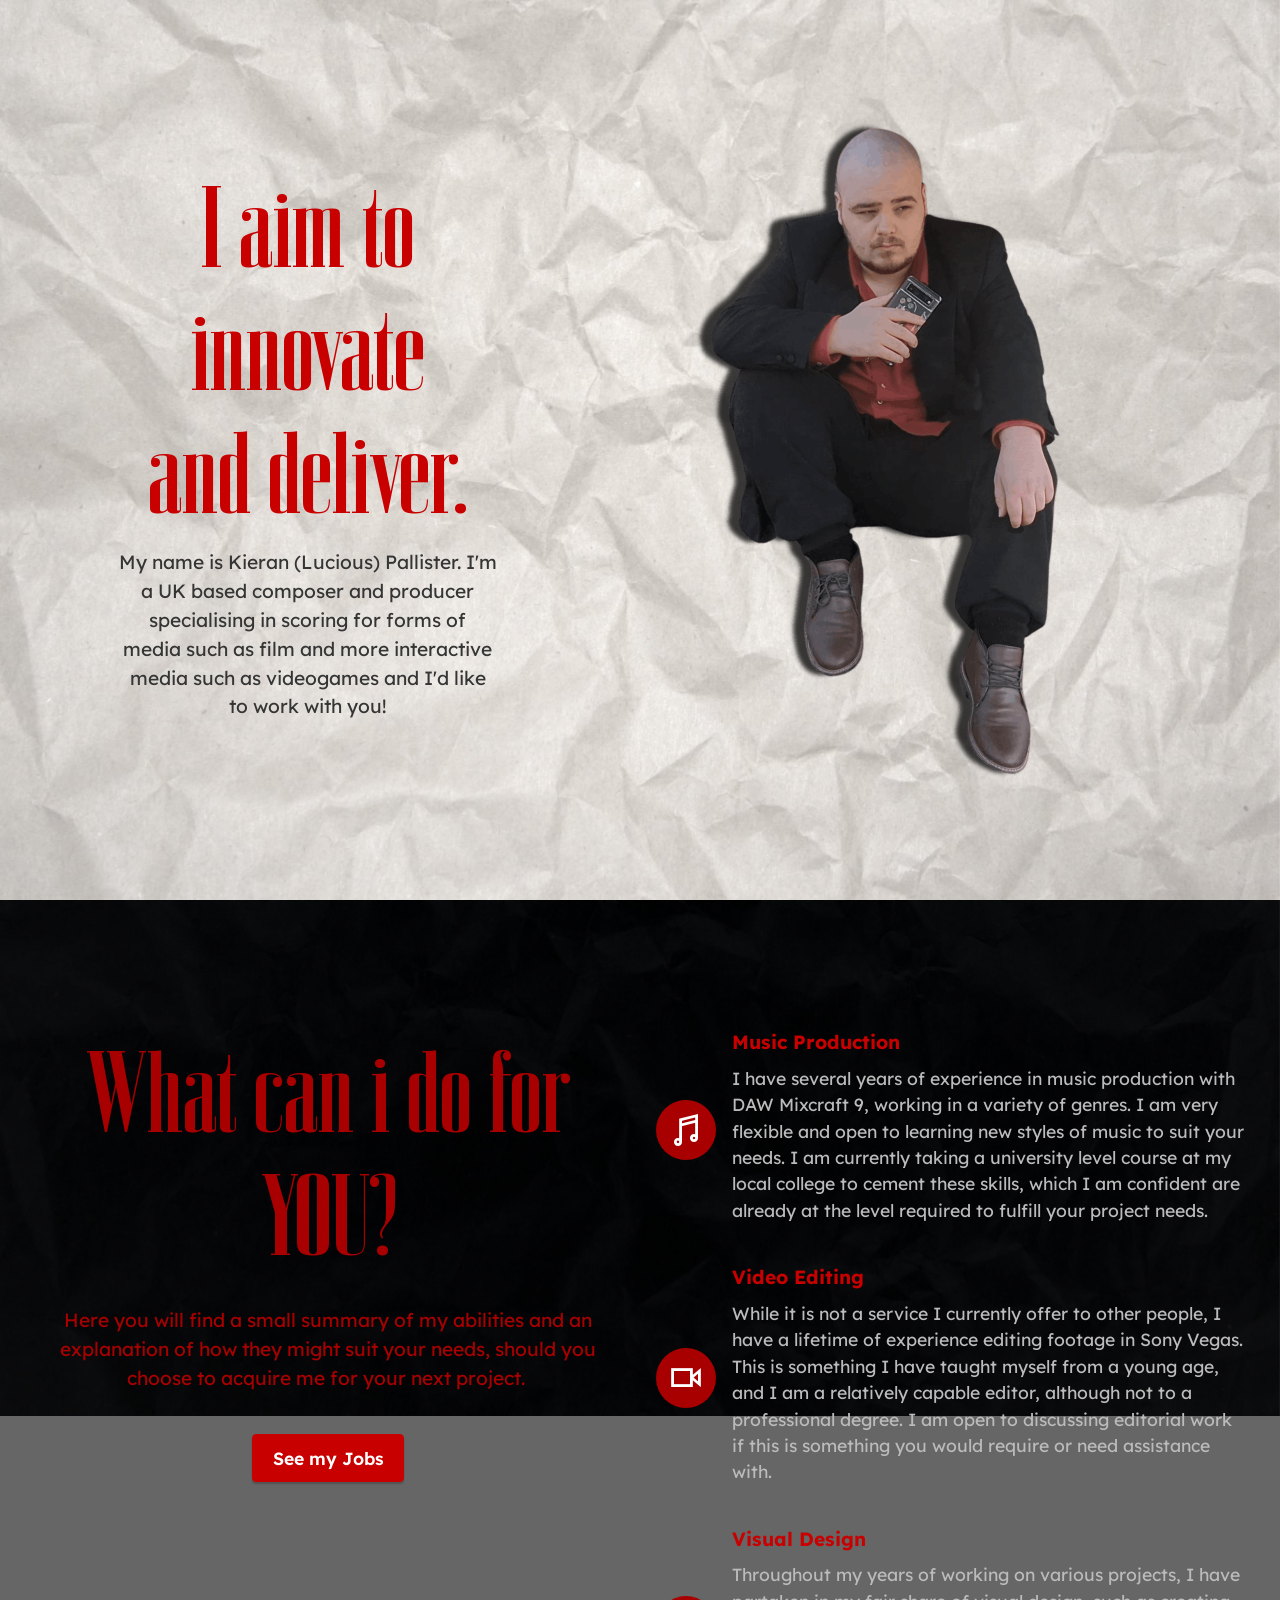
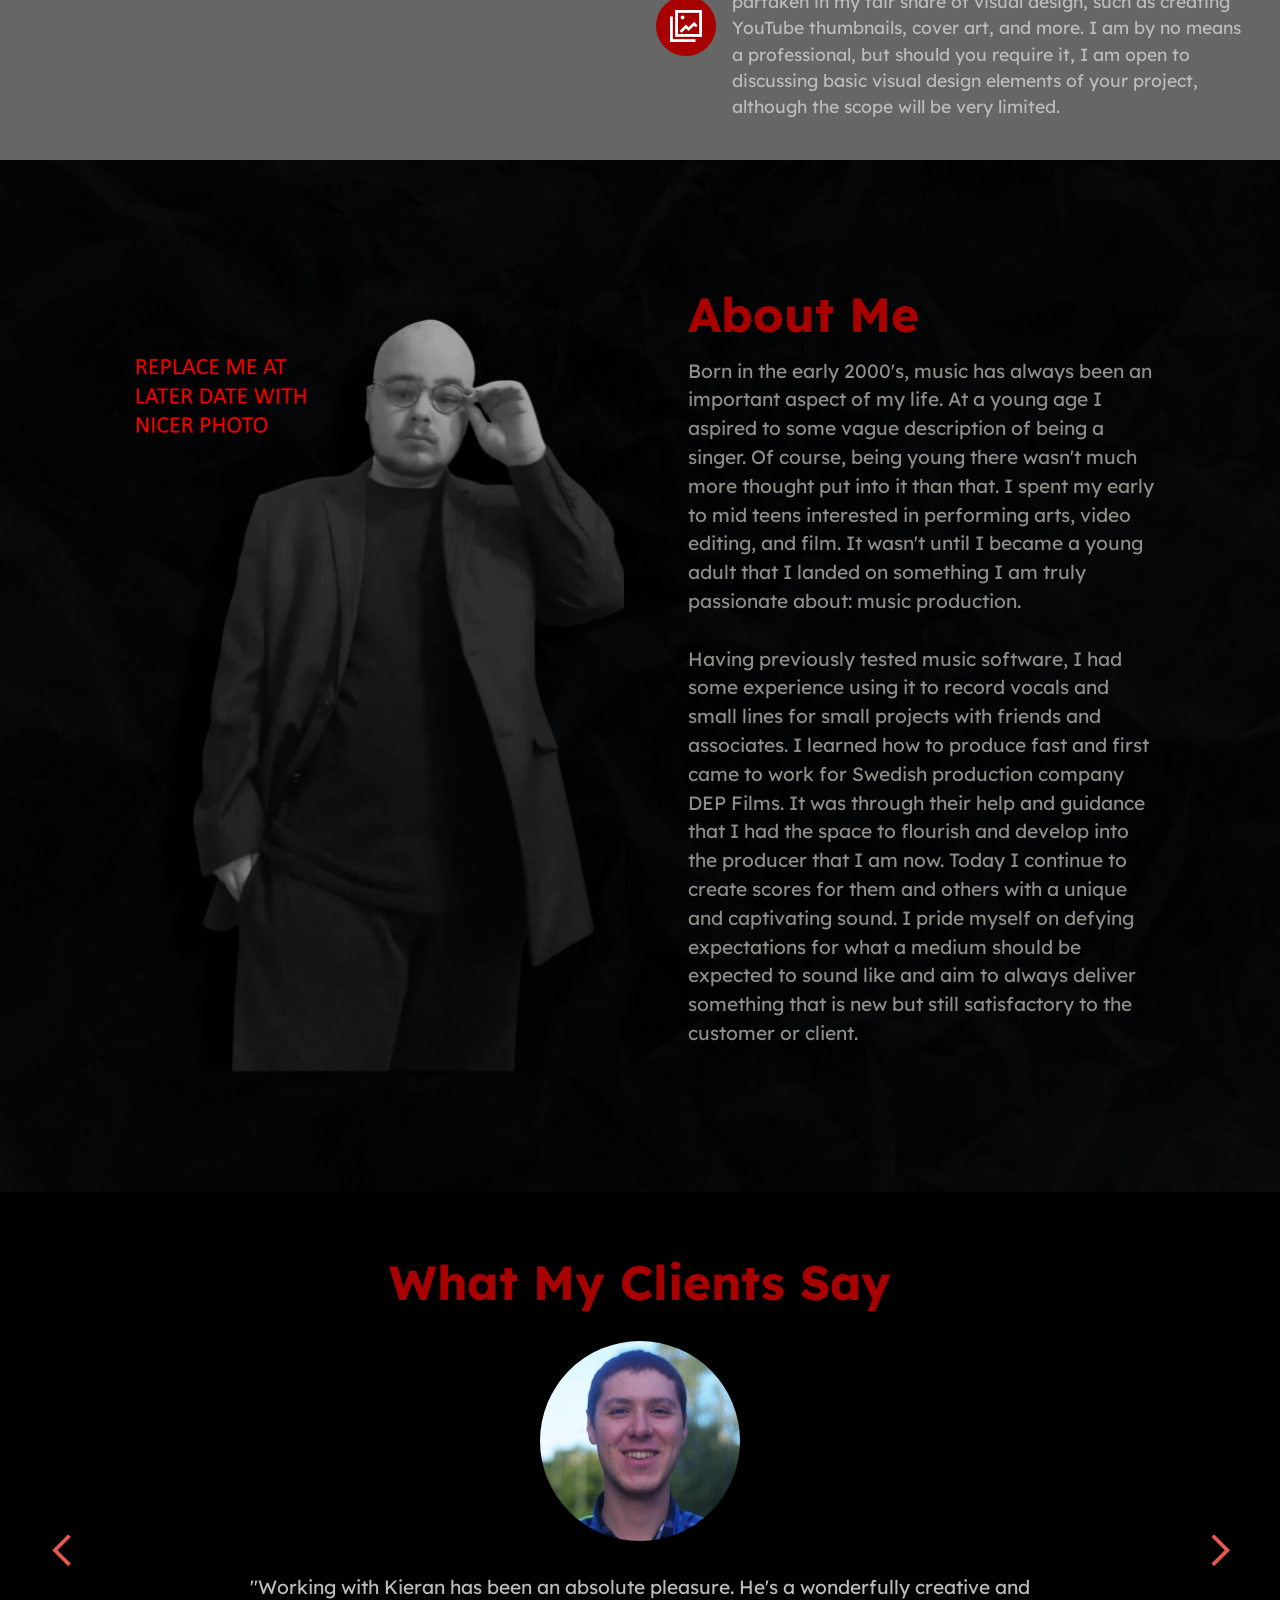
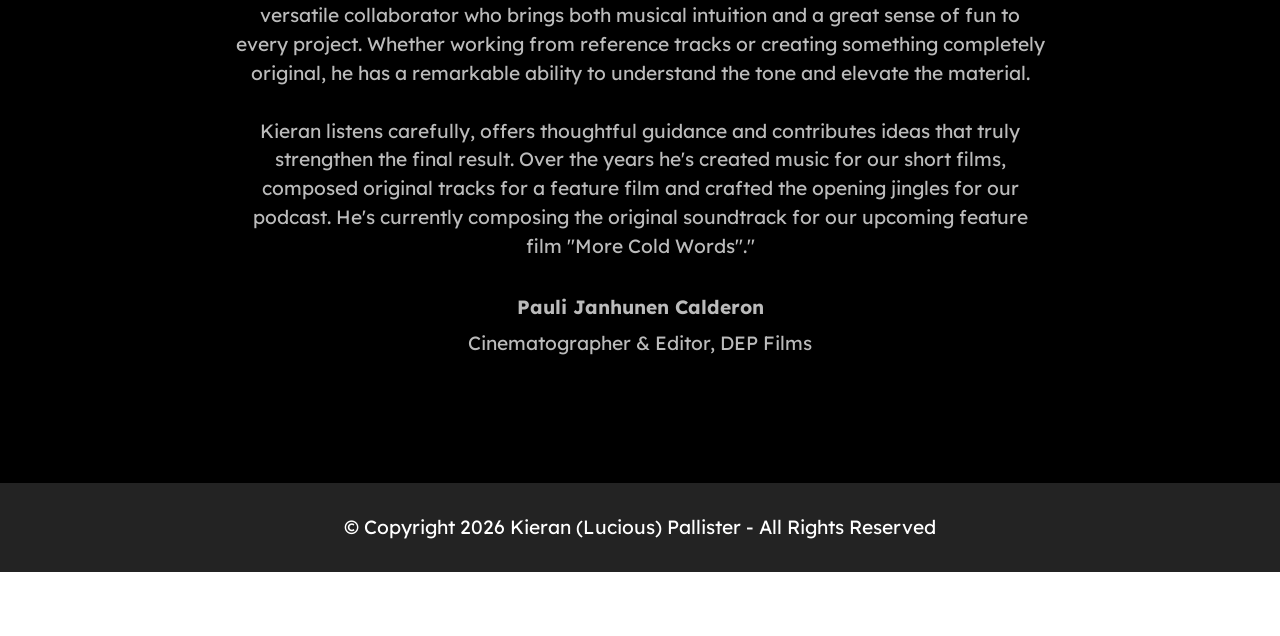
==== index.html @ e0a40610 "Add files via upload" ====
<!DOCTYPE html>
<html  >
<head>
  <!-- Site made with Mobirise Website Builder v6.1.12, https://mobirise.com -->
  <meta charset="UTF-8">
  <meta http-equiv="X-UA-Compatible" content="IE=edge">
  <meta name="generator" content="Mobirise v6.1.12, mobirise.com">
  <meta name="viewport" content="width=device-width, initial-scale=1, minimum-scale=1">
  <link rel="shortcut icon" href="assets/images/ccpfp-128x128.png" type="image/x-icon">
  <meta name="description" content="">
  
  
  <title>Home</title>
  <link rel="stylesheet" href="assets/web/assets/mobirise-icons2/mobirise2.css">
  <link rel="stylesheet" href="assets/bootstrap/css/bootstrap.min.css">
  <link rel="stylesheet" href="assets/parallax/jarallax.css">
  <link rel="stylesheet" href="assets/animatecss/animate.css">
  <link rel="stylesheet" href="assets/theme/css/style.css">
  <link href="assets/fonts/style.css" rel="stylesheet">
  <link rel="preload" href="https://fonts.googleapis.com/css?family=Lexend:100,200,300,400,500,600,700,800,900&display=swap" as="style" onload="this.onload=null;this.rel='stylesheet'">
  <noscript><link rel="stylesheet" href="https://fonts.googleapis.com/css?family=Lexend:100,200,300,400,500,600,700,800,900&display=swap"></noscript>
  <link rel="preload" as="style" href="assets/mobirise/css/mbr-additional.css?v=uGD1tA"><link rel="stylesheet" href="assets/mobirise/css/mbr-additional.css?v=uGD1tA" type="text/css">

  
  
  
</head>
<body>
  
  <section data-bs-version="5.1" class="header11 cid-sFF0SGinka mbr-fullscreen mbr-parallax-background" id="header11-1">

    

    

    <div class="container">
        <div class="row justify-content-center">
            <div class="col-12 col-md-7 image-wrapper">
                <img class="w-100" src="assets/images/still20of20me20idk-1266x1379.webp" alt="Mobirise Website Builder">
            </div>
            <div class="col-12 col-md">
                <div class="text-wrapper text-center">
                    <h1 class="mbr-section-title mbr-fonts-style mb-3 display-1">
                        <strong>
</strong><div><span style="font-size: 7rem;">I aim to</span><br></div><div><strong>innovate</strong></div><div>and deliver.</div></h1>
                    <p class="mbr-text mbr-fonts-style display-7">My name is Kieran (Lucious) Pallister. I'm a UK based composer and producer specialising in scoring for forms of media such as film and more interactive media such as videogames and I'd like to work with you!<br></p>
                    
                </div>
            </div>
        </div>
    </div>
</section>

<section data-bs-version="5.1" class="features12 cid-sFF3eJNZDT mbr-parallax-background" id="features13-2">

    
    <div class="mbr-overlay" style="opacity: 0.6; background-color: rgb(0, 0, 0);">
    </div>
    <div class="container-fluid">
        <div class="row justify-content-center">
            <div class="col-12 col-lg-6">
                <div class="card-wrapper">
                    <div class="card-box align-left">
                        <h4 class="card-title mbr-fonts-style mb-4 display-1"><strong>What can i do for YOU?</strong></h4>
                        <p class="mbr-text mbr-fonts-style mb-4 display-7">Here you will find a small summary of my abilities and an explanation of how they might suit your needs, should you choose to acquire me for your next project.&nbsp;<br></p>
                        <div class="mbr-section-btn"><a class="btn btn-primary display-4">See my Jobs</a></div>
                    </div>
                </div>
            </div>
            <div class="col-12 col-lg-6">
                <div class="item mbr-flex">
                    <div class="icon-box">
                        <span class="mbr-iconfont mobi-mbri-music mobi-mbri"></span>
                    </div>
                    <div class="text-box">
                        <h4 class="icon-title mbr-black mbr-fonts-style display-7"><strong>Music Production</strong></h4>
                        <h5 class="icon-text mbr-black mbr-fonts-style display-4">I have several years of experience in music production with DAW Mixcraft 9, working in a variety of genres. I am very flexible and open to learning new styles of music to suit your needs. I am currently taking a university level course at my local college to cement these skills, which I am confident are already at the level required to fulfill your project needs.</h5>
                    </div>
                </div>
                <div class="item mbr-flex">
                    <div class="icon-box">
                        <span class="mbr-iconfont mobi-mbri-video mobi-mbri"></span>
                    </div>
                    <div class="text-box">
                        <h4 class="icon-title mbr-black mbr-fonts-style display-7"><strong>Video Editing</strong></h4>
                        <h5 class="icon-text mbr-black mbr-fonts-style display-4">While it is not a service I currently offer to other people, I have a lifetime of experience editing footage in Sony Vegas. This is something I have taught myself from a young age, and I am a relatively capable editor, although not to a professional degree. I am open to discussing editorial work if this is something you would require or need assistance with.</h5>
                    </div>
                </div>
                <div class="item mbr-flex">
                    <div class="icon-box">
                        <span class="mbr-iconfont mobi-mbri-photo mobi-mbri"></span>
                    </div>
                    <div class="text-box">
                        <h4 class="icon-title mbr-black mbr-fonts-style display-7"><strong>Visual Design</strong></h4>
                        <h5 class="icon-text mbr-black mbr-fonts-style display-4">Throughout my years of working on various projects, I have partaken in my fair share of visual design, such as creating YouTube thumbnails, cover art, and more. I am by no means a professional, but should you require it, I am open to discussing basic visual design elements of your project, although the scope will be very limited.</h5>
                    </div>
                </div>
            </div>
        </div>
    </div>
</section>

<section data-bs-version="5.1" class="image1 cid-sFF75ZhH2d" id="image1-b">
    

    <div class="mbr-overlay" style="opacity: 0.7; background-color: rgb(0, 0, 0);">
    </div>

    <div class="container">
        <div class="row align-items-center">
            <div class="col-12 col-lg-6">
                <div class="image-wrapper">
                    <img src="assets/images/image-2026-09-28-001111906-removebg-preview-3-1076x1581.webp" alt="Mobirise Website Builder">
                    
                </div>
            </div>
            <div class="col-12 col-lg">
                <div class="text-wrapper">
                    <h3 class="mbr-section-title mbr-fonts-style mb-3 display-2">
                        <strong>About Me</strong></h3>
                    <p class="mbr-text mbr-fonts-style display-7">Born in the early 2000's, music has always been an important aspect of my life. At a young age I aspired to some vague description of being a singer. Of course, being young there wasn't much more thought put into it than that. I spent my early to mid teens interested in performing arts, video editing, and film. It wasn't until I became a young adult that I landed on something I am truly passionate about: music production.
<br>
<br>Having previously tested music software, I had some experience using it to record vocals and small lines for small projects with friends and associates. I learned how to produce fast and first came to work for Swedish production company DEP Films. It was through their help and guidance that I had the space to flourish and develop into the producer that I am now. Today I continue to create scores for them and others with a unique and captivating sound. I pride myself on defying expectations for what a medium should be expected to sound like and aim to always deliver something that is new but still satisfactory to the customer or client.&nbsp;<br></p>
                </div>
            </div>
        </div>
    </div>
</section>

<section data-bs-version="5.1" class="testimonails3 carousel slide testimonials-slider cid-sFF3oey64R" data-interval="false" data-bs-interval="false" id="testimonials3-5">

    

    

    <div class="text-center container-fluid">
        <h3 class="mb-4 mbr-fonts-style display-2">
            <strong>What My Clients Say</strong>
        </h3>

        <div class="carousel slide" role="listbox" data-pause="true" data-keyboard="false" data-ride="false" data-bs-ride="false" data-interval="false" data-bs-interval="false">
            <div class="carousel-inner">
                
                
            <div class="carousel-item">
                    <div class="user col-md-8">
                        <div class="user_image">
                            <img src="assets/images/profile-pauli.2c0da40f295424a594dc-2-400x341.webp" alt="">
                        </div>
                        <div class="user_text mb-4">
                            <p class="mbr-fonts-style display-7">"Working with Kieran has been an absolute pleasure. He's a wonderfully creative and versatile collaborator who brings both musical intuition and a great sense of fun to every project. Whether working from reference tracks or creating something completely original, he has a remarkable ability to understand the tone and elevate the material.
<br>
<br>Kieran listens carefully, offers thoughtful guidance and contributes ideas that truly strengthen the final result. Over the years he's created music for our short films, composed original tracks for a feature film and crafted the opening jingles for our podcast. He's currently composing the original soundtrack for our upcoming feature film "More Cold Words"."</p>
                        </div>
                        <div class="user_name mbr-fonts-style mb-2 display-7">
                            <strong>Pauli Janhunen Calderon</strong></div>
                        <div class="user_desk mbr-fonts-style display-7">Cinematographer &amp; Editor, DEP Films<div>
</div><div><br></div></div>
                    </div>
                </div><div class="carousel-item">
                    <div class="user col-md-8">
                        <div class="user_image">
                            <img src="assets/images/racind-1-400x364.webp" alt="">
                        </div>
                        <div class="user_text mb-4">
                            <p class="mbr-fonts-style display-7">"Lucious has been my go to music artist since 2024 and he has never disappointed. Without his work, my games would simply not be the same.<br><br>Not only that, he’s also a pleasure to work with, responding well to new ideas and being proficient in many genres and themes. I’ve requested, at times, extremely esoteric things, from “Shostakovich Metal” to “Sega Megadrive - must be possible on real hardware”, and every time he’s delivered to his usual high standard.<br><br>His guidance in how music can be used thematically to aid the story had a major positive impact on my most recent game, NEET 2: Sic Semper Tyrannis, which through its music compositions, told a far richer story than text alone.<br><br>Therefore, I cannot recommend the man enough. He would be a valuable addition to any creative project and elevate the quality of the oft-neglected audio portion of Video, Films and Games to levels you didn’t think possible.”<br></p>
                        </div>
                        <div class="user_name mbr-fonts-style mb-2 display-7"><strong>Raccoon Industries</strong></div>
                        <div class="user_desk mbr-fonts-style display-7">Editor/Game Developer</div>
                    </div>
                </div><div class="carousel-item">
                    <div class="user col-md-8">
                        <div class="user_image">
                            <img src="assets/images/ytkrboz7c-3233985037-400x508.webp" alt="">
                        </div>
                        <div class="user_text mb-4">
                            <p class="mbr-fonts-style display-7">I'm always looking for new people to work with, and currently I'm short an entry for my list of clients. I'd love to add you to my list of valued patrons who have been kind enough to offer me their thoughts or commendations!&nbsp;</p>
                        </div>
                        <div class="user_name mbr-fonts-style mb-2 display-7"><strong>This could be you!</strong></div>
                        <div class="user_desk mbr-fonts-style display-7">Valued Customer</div>
                    </div>
                </div></div>

            <div class="carousel-controls">
                <a class="carousel-control-prev" role="button" data-slide="prev" data-bs-slide="prev">
                    <span aria-hidden="true" class="mobi-mbri mobi-mbri-arrow-prev mbr-iconfont"></span>
                    <span class="sr-only visually-hidden">Previous</span>
                </a>

                <a class="carousel-control-next" role="button" data-slide="next" data-bs-slide="next">
                    <span aria-hidden="true" class="mobi-mbri mobi-mbri-arrow-next mbr-iconfont"></span>
                    <span class="sr-only visually-hidden">Next</span>
                </a>
            </div>
        </div>
    </div>
</section>

<section data-bs-version="5.1" class="footer7 cid-sFF3CYc3p7" once="footers" id="footer7-9">

    

    

    <div class="container">
        <div class="media-container-row align-center mbr-white">
            <div class="col-12">
                <p class="mbr-text mb-0 mbr-fonts-style display-7">
                    © Copyright 2026 Kieran (Lucious) Pallister - All Rights Reserved
                </p>
            </div>
        </div>
    </div>
</section><section class="display-7" style="padding: 0;align-items: center;justify-content: center;flex-wrap: wrap;    align-content: center;display: flex;position: relative;height: 4rem;"><a href="https://mobiri.se/4581138" style="flex: 1 1;height: 4rem;position: absolute;width: 100%;z-index: 1;"><img alt="" style="height: 4rem;" src="[data-uri]"></a><p style="margin: 0;text-align: center;" class="display-7">&#8204;</p><a style="z-index:1" href="https://mobirise.com/html-builder.html">HTML Website Generator</a></section><script src="assets/bootstrap/js/bootstrap.bundle.min.js"></script>  <script src="assets/parallax/jarallax.js"></script>  <script src="assets/smoothscroll/smooth-scroll.js"></script>  <script src="assets/ytplayer/index.js"></script>  <script src="assets/theme/js/script.js"></script>  
  
  
  <input name="animation" type="hidden">
  </body>
</html>
---- assets/web/assets/mobirise-icons2/mobirise2.css ----
@font-face {
  font-family: 'Moririse2';
  font-display: swap;
  src:  url('mobirise2.eot?f2bix4');
  src:  url('mobirise2.eot?f2bix4#iefix') format('embedded-opentype'),
    url('mobirise2.woff2?f2bix4') format('woff2'),
    url('mobirise2.woff?f2bix4') format('woff'),
    url('mobirise2.ttf?f2bix4') format('truetype'),
    url('mobirise2.svg?f2bix4#mobirise2') format('svg');
  font-weight: normal;
  font-style: normal;
}

[class^="mobi-"], [class*=" mobi-"] {
  /* use !important to prevent issues with browser extensions that change fonts */
  font-family: 'Moririse2' !important;
  speak: none;
  font-style: normal;
  font-weight: normal;
  font-variant: normal;
  text-transform: none;
  line-height: 1;

  /* Better Font Rendering =========== */
  -webkit-font-smoothing: antialiased;
  -moz-osx-font-smoothing: grayscale;
}

.mobi-mbri-add-submenu:before {
  content: "\e900";
}
.mobi-mbri-alert:before {
  content: "\e901";
}
.mobi-mbri-align-center:before {
  content: "\e902";
}
.mobi-mbri-align-justify:before {
  content: "\e903";
}
.mobi-mbri-align-left:before {
  content: "\e904";
}
.mobi-mbri-align-right:before {
  content: "\e905";
}
.mobi-mbri-android:before {
  content: "\e906";
}
.mobi-mbri-apple:before {
  content: "\e907";
}
.mobi-mbri-arrow-down:before {
  content: "\e908";
}
.mobi-mbri-arrow-next:before {
  content: "\e909";
}
.mobi-mbri-arrow-prev:before {
  content: "\e90a";
}
.mobi-mbri-arrow-up:before {
  content: "\e90b";
}
.mobi-mbri-bold:before {
  content: "\e90c";
}
.mobi-mbri-bookmark:before {
  content: "\e90d";
}
.mobi-mbri-bootstrap:before {
  content: "\e90e";
}
.mobi-mbri-briefcase:before {
  content: "\e90f";
}
.mobi-mbri-browse:before {
  content: "\e910";
}
.mobi-mbri-bulleted-list:before {
  content: "\e911";
}
.mobi-mbri-calendar:before {
  content: "\e912";
}
.mobi-mbri-camera:before {
  content: "\e913";
}
.mobi-mbri-cart-add:before {
  content: "\e914";
}
.mobi-mbri-cart-full:before {
  content: "\e915";
}
.mobi-mbri-cash:before {
  content: "\e916";
}
.mobi-mbri-change-style:before {
  content: "\e917";
}
.mobi-mbri-chat:before {
  content: "\e918";
}
.mobi-mbri-clock:before {
  content: "\e919";
}
.mobi-mbri-close:before {
  content: "\e91a";
}
.mobi-mbri-cloud:before {
  content: "\e91b";
}
.mobi-mbri-code:before {
  content: "\e91c";
}
.mobi-mbri-contact-form:before {
  content: "\e91d";
}
.mobi-mbri-credit-card:before {
  content: "\e91e";
}
.mobi-mbri-cursor-click:before {
  content: "\e91f";
}
.mobi-mbri-cust-feedback:before {
  content: "\e920";
}
.mobi-mbri-database:before {
  content: "\e921";
}
.mobi-mbri-delivery:before {
  content: "\e922";
}
.mobi-mbri-desktop:before {
  content: "\e923";
}
.mobi-mbri-devices:before {
  content: "\e924";
}
.mobi-mbri-down:before {
  content: "\e925";
}
.mobi-mbri-download-2:before {
  content: "\e926";
}
.mobi-mbri-download:before {
  content: "\e927";
}
.mobi-mbri-drag-n-drop-2:before {
  content: "\e928";
}
.mobi-mbri-drag-n-drop:before {
  content: "\e929";
}
.mobi-mbri-edit-2:before {
  content: "\e92a";
}
.mobi-mbri-edit:before {
  content: "\e92b";
}
.mobi-mbri-error:before {
  content: "\e92c";
}
.mobi-mbri-extension:before {
  content: "\e92d";
}
.mobi-mbri-features:before {
  content: "\e92e";
}
.mobi-mbri-file:before {
  content: "\e92f";
}
.mobi-mbri-flag:before {
  content: "\e930";
}
.mobi-mbri-folder:before {
  content: "\e931";
}
.mobi-mbri-gift:before {
  content: "\e932";
}
.mobi-mbri-github:before {
  content: "\e933";
}
.mobi-mbri-globe-2:before {
  content: "\e934";
}
.mobi-mbri-globe:before {
  content: "\e935";
}
.mobi-mbri-growing-chart:before {
  content: "\e936";
}
.mobi-mbri-hearth:before {
  content: "\e937";
}
.mobi-mbri-help:before {
  content: "\e938";
}
.mobi-mbri-home:before {
  content: "\e939";
}
.mobi-mbri-hot-cup:before {
  content: "\e93a";
}
.mobi-mbri-idea:before {
  content: "\e93b";
}
.mobi-mbri-image-gallery:before {
  content: "\e93c";
}
.mobi-mbri-image-slider:before {
  content: "\e93d";
}
.mobi-mbri-info:before {
  content: "\e93e";
}
.mobi-mbri-italic:before {
  content: "\e93f";
}
.mobi-mbri-key:before {
  content: "\e940";
}
.mobi-mbri-laptop:before {
  content: "\e941";
}
.mobi-mbri-layers:before {
  content: "\e942";
}
.mobi-mbri-left-right:before {
  content: "\e943";
}
.mobi-mbri-left:before {
  content: "\e944";
}
.mobi-mbri-letter:before {
  content: "\e945";
}
.mobi-mbri-like:before {
  content: "\e946";
}
.mobi-mbri-link:before {
  content: "\e947";
}
.mobi-mbri-lock:before {
  content: "\e948";
}
.mobi-mbri-login:before {
  content: "\e949";
}
.mobi-mbri-logout:before {
  content: "\e94a";
}
.mobi-mbri-magic-stick:before {
  content: "\e94b";
}
.mobi-mbri-map-pin:before {
  content: "\e94c";
}
.mobi-mbri-menu:before {
  content: "\e94d";
}
.mobi-mbri-mobile-2:before {
  content: "\e94e";
}
.mobi-mbri-mobile-horizontal:before {
  content: "\e94f";
}
.mobi-mbri-mobile:before {
  content: "\e950";
}
.mobi-mbri-mobirise:before {
  content: "\e951";
}
.mobi-mbri-more-horizontal:before {
  content: "\e952";
}
.mobi-mbri-more-vertical:before {
  content: "\e953";
}
.mobi-mbri-music:before {
  content: "\e954";
}
.mobi-mbri-new-file:before {
  content: "\e955";
}
.mobi-mbri-numbered-list:before {
  content: "\e956";
}
.mobi-mbri-opened-folder:before {
  content: "\e957";
}
.mobi-mbri-pages:before {
  content: "\e958";
}
.mobi-mbri-paper-plane:before {
  content: "\e959";
}
.mobi-mbri-paperclip:before {
  content: "\e95a";
}
.mobi-mbri-phone:before {
  content: "\e95b";
}
.mobi-mbri-photo:before {
  content: "\e95c";
}
.mobi-mbri-photos:before {
  content: "\e95d";
}
.mobi-mbri-pin:before {
  content: "\e95e";
}
.mobi-mbri-play:before {
  content: "\e95f";
}
.mobi-mbri-plus:before {
  content: "\e960";
}
.mobi-mbri-preview:before {
  content: "\e961";
}
.mobi-mbri-print:before {
  content: "\e962";
}
.mobi-mbri-protect:before {
  content: "\e963";
}
.mobi-mbri-question:before {
  content: "\e964";
}
.mobi-mbri-quote-left:before {
  content: "\e965";
}
.mobi-mbri-quote-right:before {
  content: "\e966";
}
.mobi-mbri-redo:before {
  content: "\e967";
}
.mobi-mbri-refresh:before {
  content: "\e968";
}
.mobi-mbri-responsive-2:before {
  content: "\e969";
}
.mobi-mbri-responsive:before {
  content: "\e96a";
}
.mobi-mbri-right:before {
  content: "\e96b";
}
.mobi-mbri-rocket:before {
  content: "\e96c";
}
.mobi-mbri-sad-face:before {
  content: "\e96d";
}
.mobi-mbri-sale:before {
  content: "\e96e";
}
.mobi-mbri-save:before {
  content: "\e96f";
}
.mobi-mbri-search:before {
  content: "\e970";
}
.mobi-mbri-setting-2:before {
  content: "\e971";
}
.mobi-mbri-setting-3:before {
  content: "\e972";
}
.mobi-mbri-setting:before {
  content: "\e973";
}
.mobi-mbri-share:before {
  content: "\e974";
}
.mobi-mbri-shopping-bag:before {
  content: "\e975";
}
.mobi-mbri-shopping-basket:before {
  content: "\e976";
}
.mobi-mbri-shopping-cart:before {
  content: "\e977";
}
.mobi-mbri-sites:before {
  content: "\e978";
}
.mobi-mbri-smile-face:before {
  content: "\e979";
}
.mobi-mbri-speed:before {
  content: "\e97a";
}
.mobi-mbri-star:before {
  content: "\e97b";
}
.mobi-mbri-success:before {
  content: "\e97c";
}
.mobi-mbri-sun:before {
  content: "\e97d";
}
.mobi-mbri-sun2:before {
  content: "\e97e";
}
.mobi-mbri-tablet-vertical:before {
  content: "\e97f";
}
.mobi-mbri-tablet:before {
  content: "\e980";
}
.mobi-mbri-target:before {
  content: "\e981";
}
.mobi-mbri-timer:before {
  content: "\e982";
}
.mobi-mbri-to-ftp:before {
  content: "\e983";
}
.mobi-mbri-to-local-drive:before {
  content: "\e984";
}
.mobi-mbri-touch-swipe:before {
  content: "\e985";
}
.mobi-mbri-touch:before {
  content: "\e986";
}
.mobi-mbri-trash:before {
  content: "\e987";
}
.mobi-mbri-underline:before {
  content: "\e988";
}
.mobi-mbri-undo:before {
  content: "\e989";
}
.mobi-mbri-unlink:before {
  content: "\e98a";
}
.mobi-mbri-unlock:before {
  content: "\e98b";
}
.mobi-mbri-up-down:before {
  content: "\e98c";
}
.mobi-mbri-up:before {
  content: "\e98d";
}
.mobi-mbri-update:before {
  content: "\e98e";
}
.mobi-mbri-upload-2:before {
  content: "\e98f";
}
.mobi-mbri-upload:before {
  content: "\e990";
}
.mobi-mbri-user-2:before {
  content: "\e991";
}
.mobi-mbri-user:before {
  content: "\e992";
}
.mobi-mbri-users:before {
  content: "\e993";
}
.mobi-mbri-video-play:before {
  content: "\e994";
}
.mobi-mbri-video:before {
  content: "\e995";
}
.mobi-mbri-watch:before {
  content: "\e996";
}
.mobi-mbri-website-theme-2:before {
  content: "\e997";
}
.mobi-mbri-website-theme:before {
  content: "\e998";
}
.mobi-mbri-wifi:before {
  content: "\e999";
}
.mobi-mbri-windows:before {
  content: "\e99a";
}
.mobi-mbri-zoom-in:before {
  content: "\e99b";
}
.mobi-mbri-zoom-out:before {
  content: "\e99c";
}
---- assets/parallax/jarallax.css ----
.jarallax {
    position: relative;
    z-index: 0;
}
.jarallax > .jarallax-img {
    position: absolute;
    object-fit: cover;
    /* support for plugin https://github.com/bfred-it/object-fit-images */
    font-family: 'object-fit: cover;';
    top: 0;
    left: 0;
    width: 100%;
    height: 100%;
    z-index: -1;
}
---- assets/theme/css/style.css ----
@charset "UTF-8";
section {
  background-color: #ffffff;
}

body {
  font-style: normal;
  line-height: 1.5;
  font-weight: 400;
  color: #232323;
  position: relative;
}

button {
  background-color: transparent;
  border-color: transparent;
}

section,
.container,
.container-fluid {
  position: relative;
  word-wrap: break-word;
}

a.mbr-iconfont:hover {
  text-decoration: none;
}

.article .lead p,
.article .lead ul,
.article .lead ol,
.article .lead pre,
.article .lead blockquote {
  margin-bottom: 0;
}

a {
  font-style: normal;
  font-weight: 400;
  cursor: pointer;
}
a, a:hover {
  text-decoration: none;
}

.mbr-section-title {
  font-style: normal;
  line-height: 1.3;
}

.mbr-section-subtitle {
  line-height: 1.3;
}

.mbr-text {
  font-style: normal;
  line-height: 1.7;
}

h1,
h2,
h3,
h4,
h5,
h6,
.display-1,
.display-2,
.display-4,
.display-5,
.display-7,
span,
p,
a {
  line-height: 1;
  word-break: break-word;
  word-wrap: break-word;
  font-weight: 400;
}

b,
strong {
  font-weight: bold;
}

input:-webkit-autofill, input:-webkit-autofill:hover, input:-webkit-autofill:focus, input:-webkit-autofill:active {
  transition-delay: 9999s;
  -webkit-transition-property: background-color, color;
  transition-property: background-color, color;
}

textarea[type=hidden] {
  display: none;
}

section {
  background-position: 50% 50%;
  background-repeat: no-repeat;
  background-size: cover;
}
section .mbr-background-video,
section .mbr-background-video-preview {
  position: absolute;
  bottom: 0;
  left: 0;
  right: 0;
  top: 0;
}

.hidden {
  visibility: hidden;
}

.mbr-z-index20 {
  z-index: 20;
}

/*! Base colors */
.mbr-white {
  color: #ffffff;
}

.mbr-black {
  color: #111111;
}

.mbr-bg-white {
  background-color: #ffffff;
}

.mbr-bg-black {
  background-color: #000000;
}

/*! Text-aligns */
.align-left {
  text-align: left;
}

.align-center {
  text-align: center;
}

.align-right {
  text-align: right;
}

/*! Font-weight  */
.mbr-light {
  font-weight: 300;
}

.mbr-regular {
  font-weight: 400;
}

.mbr-semibold {
  font-weight: 500;
}

.mbr-bold {
  font-weight: 700;
}

/*! Media  */
.media-content {
  flex-basis: 100%;
}

.media-container-row {
  display: flex;
  flex-direction: row;
  flex-wrap: wrap;
  justify-content: center;
  align-content: center;
  align-items: start;
}
.media-container-row .media-size-item {
  width: 400px;
}

.media-container-column {
  display: flex;
  flex-direction: column;
  flex-wrap: wrap;
  justify-content: center;
  align-content: center;
  align-items: stretch;
}
.media-container-column > * {
  width: 100%;
}

@media (min-width: 992px) {
  .media-container-row {
    flex-wrap: nowrap;
  }
}
figure {
  margin-bottom: 0;
  overflow: hidden;
}

figure[mbr-media-size] {
  transition: width 0.1s;
}

img,
iframe {
  display: block;
  width: 100%;
}

.card {
  background-color: transparent;
  border: none;
}

.card-box {
  width: 100%;
}

.card-img {
  text-align: center;
  flex-shrink: 0;
  -webkit-flex-shrink: 0;
}

.media {
  max-width: 100%;
  margin: 0 auto;
}

.mbr-figure {
  align-self: center;
}

.media-container > div {
  max-width: 100%;
}

.mbr-figure img,
.card-img img {
  width: 100%;
}

@media (max-width: 991px) {
  .media-size-item {
    width: auto !important;
  }

  .media {
    width: auto;
  }

  .mbr-figure {
    width: 100% !important;
  }
}
/*! Buttons */
.mbr-section-btn {
  margin-left: -0.6rem;
  margin-right: -0.6rem;
  font-size: 0;
}

.btn {
  font-weight: 600;
  border-width: 1px;
  font-style: normal;
  margin: 0.6rem 0.6rem;
  white-space: normal;
  transition: all 0.2s ease-in-out;
  display: inline-flex;
  align-items: center;
  justify-content: center;
  word-break: break-word;
}

.btn-sm {
  font-weight: 600;
  letter-spacing: 0px;
  transition: all 0.3s ease-in-out;
}

.btn-md {
  font-weight: 600;
  letter-spacing: 0px;
  transition: all 0.3s ease-in-out;
}

.btn-lg {
  font-weight: 600;
  letter-spacing: 0px;
  transition: all 0.3s ease-in-out;
}

.btn-form {
  margin: 0;
}
.btn-form:hover {
  cursor: pointer;
}

nav .mbr-section-btn {
  margin-left: 0rem;
  margin-right: 0rem;
}

/*! Btn icon margin */
.btn .mbr-iconfont,
.btn.btn-sm .mbr-iconfont {
  order: 1;
  cursor: pointer;
  margin-left: 0.5rem;
  vertical-align: sub;
}

.btn.btn-md .mbr-iconfont,
.btn.btn-md .mbr-iconfont {
  margin-left: 0.8rem;
}

.mbr-regular {
  font-weight: 400;
}

.mbr-semibold {
  font-weight: 500;
}

.mbr-bold {
  font-weight: 700;
}

[type=submit] {
  -webkit-appearance: none;
}

/*! Full-screen */
.mbr-fullscreen .mbr-overlay {
  min-height: 100vh;
}

.mbr-fullscreen {
  display: flex;
  display: -moz-flex;
  display: -ms-flex;
  display: -o-flex;
  align-items: center;
  min-height: 100vh;
  padding-top: 3rem;
  padding-bottom: 3rem;
}

/*! Map */
.map {
  height: 25rem;
  position: relative;
}
.map iframe {
  width: 100%;
  height: 100%;
}

/*! Scroll to top arrow */
.mbr-arrow-up {
  bottom: 25px;
  right: 90px;
  position: fixed;
  text-align: right;
  z-index: 5000;
  color: #ffffff;
  font-size: 22px;
}

.mbr-arrow-up a {
  background: rgba(0, 0, 0, 0.2);
  border-radius: 50%;
  color: #fff;
  display: inline-block;
  height: 60px;
  width: 60px;
  border: 2px solid #fff;
  outline-style: none !important;
  position: relative;
  text-decoration: none;
  transition: all 0.3s ease-in-out;
  cursor: pointer;
  text-align: center;
}
.mbr-arrow-up a:hover {
  background-color: rgba(0, 0, 0, 0.4);
}
.mbr-arrow-up a i {
  line-height: 60px;
}

.mbr-arrow-up-icon {
  display: block;
  color: #fff;
}

.mbr-arrow-up-icon::before {
  content: "›";
  display: inline-block;
  font-family: serif;
  font-size: 22px;
  line-height: 1;
  font-style: normal;
  position: relative;
  top: 6px;
  left: -4px;
  transform: rotate(-90deg);
}

/*! Arrow Down */
.mbr-arrow {
  position: absolute;
  bottom: 45px;
  left: 50%;
  width: 60px;
  height: 60px;
  cursor: pointer;
  background-color: rgba(80, 80, 80, 0.5);
  border-radius: 50%;
  transform: translateX(-50%);
}
@media (max-width: 767px) {
  .mbr-arrow {
    display: none;
  }
}
.mbr-arrow > a {
  display: inline-block;
  text-decoration: none;
  outline-style: none;
  -webkit-animation: arrowdown 1.7s ease-in-out infinite;
          animation: arrowdown 1.7s ease-in-out infinite;
  color: #ffffff;
}
.mbr-arrow > a > i {
  position: absolute;
  top: -2px;
  left: 15px;
  font-size: 2rem;
}

#scrollToTop a i::before {
  content: "";
  position: absolute;
  display: block;
  border-bottom: 2.5px solid #fff;
  border-left: 2.5px solid #fff;
  width: 27.8%;
  height: 27.8%;
  left: 50%;
  top: 51%;
  transform: translateY(-30%) translateX(-50%) rotate(135deg);
}

@keyframes arrowdown {
  0% {
    transform: translateY(0px);
  }
  50% {
    transform: translateY(-5px);
  }
  100% {
    transform: translateY(0px);
  }
}
@-webkit-keyframes arrowdown {
  0% {
    transform: translateY(0px);
  }
  50% {
    transform: translateY(-5px);
  }
  100% {
    transform: translateY(0px);
  }
}
@media (max-width: 500px) {
  .mbr-arrow-up {
    left: 0;
    right: 0;
    text-align: center;
  }
}
/*Gradients animation*/
@keyframes gradient-animation {
  from {
    background-position: 0% 100%;
    -webkit-animation-timing-function: ease-in-out;
            animation-timing-function: ease-in-out;
  }
  to {
    background-position: 100% 0%;
    -webkit-animation-timing-function: ease-in-out;
            animation-timing-function: ease-in-out;
  }
}
@-webkit-keyframes gradient-animation {
  from {
    background-position: 0% 100%;
    -webkit-animation-timing-function: ease-in-out;
            animation-timing-function: ease-in-out;
  }
  to {
    background-position: 100% 0%;
    -webkit-animation-timing-function: ease-in-out;
            animation-timing-function: ease-in-out;
  }
}
.bg-gradient {
  background-size: 200% 200%;
  animation: gradient-animation 5s infinite alternate;
  -webkit-animation: gradient-animation 5s infinite alternate;
}

.menu .navbar-brand {
  display: -webkit-flex;
}
.menu .navbar-brand span {
  display: flex;
  display: -webkit-flex;
}
.menu .navbar-brand .navbar-caption-wrap {
  display: -webkit-flex;
}
.menu .navbar-brand .navbar-logo img {
  display: -webkit-flex;
  width: auto;
}
@media (min-width: 768px) and (max-width: 991px) {
  .menu .navbar-toggleable-sm .navbar-nav {
    display: -ms-flexbox;
  }
}
@media (max-width: 991px) {
  .menu .navbar-collapse {
    max-height: 93.5vh;
  }
  .menu .navbar-collapse.show {
    overflow: auto;
  }
}
@media (min-width: 992px) {
  .menu .navbar-nav.nav-dropdown {
    display: -webkit-flex;
  }
  .menu .navbar-toggleable-sm .navbar-collapse {
    display: -webkit-flex !important;
  }
  .menu .collapsed .navbar-collapse {
    max-height: 93.5vh;
  }
  .menu .collapsed .navbar-collapse.show {
    overflow: auto;
  }
}
@media (max-width: 767px) {
  .menu .navbar-collapse {
    max-height: 80vh;
  }
}

.nav-link .mbr-iconfont {
  margin-right: 0.5rem;
}

.navbar {
  display: -webkit-flex;
  -webkit-flex-wrap: wrap;
  -webkit-align-items: center;
  -webkit-justify-content: space-between;
}

.navbar-collapse {
  -webkit-flex-basis: 100%;
  -webkit-flex-grow: 1;
  -webkit-align-items: center;
}

.nav-dropdown .link {
  padding: 0.667em 1.667em !important;
  margin: 0 !important;
}

.nav {
  display: -webkit-flex;
  -webkit-flex-wrap: wrap;
}

.row {
  display: -webkit-flex;
  -webkit-flex-wrap: wrap;
}

.justify-content-center {
  -webkit-justify-content: center;
}

.form-inline {
  display: -webkit-flex;
}

.card-wrapper {
  -webkit-flex: 1;
}

.carousel-control {
  z-index: 10;
  display: -webkit-flex;
}

.carousel-controls {
  display: -webkit-flex;
}

.media {
  display: -webkit-flex;
}

.form-group:focus {
  outline: none;
}

.jq-selectbox__select {
  padding: 7px 0;
  position: relative;
}

.jq-selectbox__dropdown {
  overflow: hidden;
  border-radius: 10px;
  position: absolute;
  top: 100%;
  left: 0 !important;
  width: 100% !important;
}

.jq-selectbox__trigger-arrow {
  right: 0;
  transform: translateY(-50%);
}

.jq-selectbox li {
  padding: 1.07em 0.5em;
}

input[type=range] {
  padding-left: 0 !important;
  padding-right: 0 !important;
}

.modal-dialog,
.modal-content {
  height: 100%;
}

.modal-dialog .carousel-inner {
  height: calc(100vh - 1.75rem);
}
@media (max-width: 575px) {
  .modal-dialog .carousel-inner {
    height: calc(100vh - 1rem);
  }
}

.carousel-item {
  text-align: center;
}

.carousel-item img {
  margin: auto;
}

.navbar-toggler {
  align-self: flex-start;
  padding: 0.25rem 0.75rem;
  font-size: 1.25rem;
  line-height: 1;
  background: transparent;
  border: 1px solid transparent;
  border-radius: 0.25rem;
}

.navbar-toggler:focus,
.navbar-toggler:hover {
  text-decoration: none;
  box-shadow: none;
}

.navbar-toggler-icon {
  display: inline-block;
  width: 1.5em;
  height: 1.5em;
  vertical-align: middle;
  content: "";
  background: no-repeat center center;
  background-size: 100% 100%;
}

.navbar-toggler-left {
  position: absolute;
  left: 1rem;
}

.navbar-toggler-right {
  position: absolute;
  right: 1rem;
}

.card-img {
  width: auto;
}

.menu .navbar.collapsed:not(.beta-menu) {
  flex-direction: column;
}

.carousel-item.active,
.carousel-item-next,
.carousel-item-prev {
  display: flex;
}

.note-air-layout .dropup .dropdown-menu,
.note-air-layout .navbar-fixed-bottom .dropdown .dropdown-menu {
  bottom: initial !important;
}

html,
body {
  height: auto;
  min-height: 100vh;
}

.dropup .dropdown-toggle::after {
  display: none;
}

.form-asterisk {
  font-family: initial;
  position: absolute;
  top: -2px;
  font-weight: normal;
}

.form-control-label {
  position: relative;
  cursor: pointer;
  margin-bottom: 0.357em;
  padding: 0;
}

.alert {
  color: #ffffff;
  border-radius: 0;
  border: 0;
  font-size: 1.1rem;
  line-height: 1.5;
  margin-bottom: 1.875rem;
  padding: 1.25rem;
  position: relative;
  text-align: center;
}
.alert.alert-form::after {
  background-color: inherit;
  bottom: -7px;
  content: "";
  display: block;
  height: 14px;
  left: 50%;
  margin-left: -7px;
  position: absolute;
  transform: rotate(45deg);
  width: 14px;
}

.form-control {
  background-color: #ffffff;
  background-clip: border-box;
  color: #232323;
  line-height: 1rem !important;
  height: auto;
  padding: 0.6rem 1.2rem;
  transition: border-color 0.25s ease 0s;
  border: 1px solid transparent !important;
  border-radius: 4px;
  box-shadow: rgba(0, 0, 0, 0.07) 0px 1px 1px 0px, rgba(0, 0, 0, 0.07) 0px 1px 3px 0px, rgba(0, 0, 0, 0.03) 0px 0px 0px 1px;
}
.form-active .form-control:invalid {
  border-color: red;
}

form .row {
  margin-left: -0.6rem;
  margin-right: -0.6rem;
}
form .row [class*=col] {
  padding-left: 0.6rem;
  padding-right: 0.6rem;
}

form .mbr-section-btn {
  margin: 0;
  padding-left: 0.6rem;
  padding-right: 0.6rem;
}

form .btn {
  display: flex;
  padding: 0.6rem 1.2rem;
  margin: 0;
}

form .form-check-input {
  margin-top: 0.5;
}

textarea.form-control {
  line-height: 1.5rem !important;
}

.form-group {
  margin-bottom: 1.2rem;
}

.form-control,
form .btn {
  min-height: 48px;
}

.gdpr-block label span.textGDPR input[name=gdpr] {
  top: 7px;
}

.form-control:focus {
  box-shadow: none;
}

:focus {
  outline: none;
}

.mbr-overlay {
  background-color: #000;
  bottom: 0;
  left: 0;
  opacity: 0.5;
  position: absolute;
  right: 0;
  top: 0;
  z-index: 0;
  pointer-events: none;
}

blockquote {
  font-style: italic;
  padding: 3rem;
  font-size: 1.09rem;
  position: relative;
  border-left: 3px solid;
}

ul,
ol,
pre,
blockquote {
  margin-bottom: 2.3125rem;
}

.mt-4 {
  margin-top: 2rem !important;
}

.mb-4 {
  margin-bottom: 2rem !important;
}

@media (min-width: 992px) {
  .container {
    padding-left: 16px;
    padding-right: 16px;
  }

  .row {
    margin-left: -16px;
    margin-right: -16px;
  }
  .row > [class*=col] {
    padding-left: 16px;
    padding-right: 16px;
  }
}
@media (min-width: 768px) {
  .container-fluid {
    padding-left: 32px;
    padding-right: 32px;
  }
}
@media (min-width: 768px) and (max-width: 991px) {
  .mbr-container {
    padding-left: 32px;
    padding-right: 32px;
  }
}
@media (max-width: 767px) {
  .mbr-container {
    padding-left: 16px;
    padding-right: 16px;
  }
}
.card-wrapper,
.item-wrapper {
  overflow: hidden;
}

.app-video-wrapper > img {
  opacity: 1;
}

.item {
  position: relative;
}

.dropdown-menu .dropdown-menu {
  left: 100%;
}

.dropdown-item + .dropdown-menu {
  display: none;
}

.dropdown-item:hover + .dropdown-menu,
.dropdown-menu:hover {
  display: block;
}

@media (min-aspect-ratio: 16/9) {
  .mbr-video-foreground {
    height: 300% !important;
    top: -100% !important;
  }
}
@media (max-aspect-ratio: 16/9) {
  .mbr-video-foreground {
    width: 300% !important;
    left: -100% !important;
  }
}.engine {
	position: absolute;
	text-indent: -2400px;
	text-align: center;
	padding: 0;
	top: 0;
	left: -2400px;
}
---- assets/fonts/style.css ----
@font-face {
   font-family: 'bodoni-z37.m-compressed-bold (1)';
   font-display: swap;
   src: url('bodoni-z37.m-compressed-bold (1)/font.ttf');
}
---- assets/mobirise/css/mbr-additional.css ----
body {
  font-family: Jost;
}
.display-1 {
  font-family: 'bodoni-z37.m-compressed-bold (1)';
  font-size: 7rem;
  line-height: 1.1;
}
.display-1 > .mbr-iconfont {
  font-size: 8.75rem;
}
.display-2 {
  font-family: 'Lexend', sans-serif;
  font-size: 3rem;
  line-height: 1.1;
}
.display-2 > .mbr-iconfont {
  font-size: 3.75rem;
}
.display-4 {
  font-family: 'Lexend', sans-serif;
  font-size: 1.1rem;
  line-height: 1.5;
}
.display-4 > .mbr-iconfont {
  font-size: 1.375rem;
}
.display-5 {
  font-family: 'Lexend', sans-serif;
  font-size: 2rem;
  line-height: 1.5;
}
.display-5 > .mbr-iconfont {
  font-size: 2.5rem;
}
.display-7 {
  font-family: 'Lexend', sans-serif;
  font-size: 1.2rem;
  line-height: 1.5;
}
.display-7 > .mbr-iconfont {
  font-size: 1.5rem;
}
/* ---- Fluid typography for mobile devices ---- */
/* 1.4 - font scale ratio ( bootstrap == 1.42857 ) */
/* 100vw - current viewport width */
/* (48 - 20)  48 == 48rem == 768px, 20 == 20rem == 320px(minimal supported viewport) */
/* 0.65 - min scale variable, may vary */
@media (max-width: 992px) {
  .display-1 {
    font-size: 5.6rem;
  }
}
@media (max-width: 768px) {
  .display-1 {
    font-size: 4.9rem;
    font-size: calc( 3.0999999999999996rem + (7 - 3.0999999999999996) * ((100vw - 20rem) / (48 - 20)));
    line-height: calc( 1.1 * (3.0999999999999996rem + (7 - 3.0999999999999996) * ((100vw - 20rem) / (48 - 20))));
  }
  .display-2 {
    font-size: 2.4rem;
    font-size: calc( 1.7rem + (3 - 1.7) * ((100vw - 20rem) / (48 - 20)));
    line-height: calc( 1.3 * (1.7rem + (3 - 1.7) * ((100vw - 20rem) / (48 - 20))));
  }
  .display-4 {
    font-size: 0.88rem;
    font-size: calc( 1.0350000000000001rem + (1.1 - 1.0350000000000001) * ((100vw - 20rem) / (48 - 20)));
    line-height: calc( 1.4 * (1.0350000000000001rem + (1.1 - 1.0350000000000001) * ((100vw - 20rem) / (48 - 20))));
  }
  .display-5 {
    font-size: 1.6rem;
    font-size: calc( 1.35rem + (2 - 1.35) * ((100vw - 20rem) / (48 - 20)));
    line-height: calc( 1.4 * (1.35rem + (2 - 1.35) * ((100vw - 20rem) / (48 - 20))));
  }
  .display-7 {
    font-size: 0.96rem;
    font-size: calc( 1.07rem + (1.2 - 1.07) * ((100vw - 20rem) / (48 - 20)));
    line-height: calc( 1.4 * (1.07rem + (1.2 - 1.07) * ((100vw - 20rem) / (48 - 20))));
  }
}
/* Buttons */
.btn {
  padding: 0.6rem 1.2rem;
  border-radius: 4px;
}
.btn-sm {
  padding: 0.6rem 1.2rem;
  border-radius: 4px;
}
.btn-md {
  padding: 0.6rem 1.2rem;
  border-radius: 4px;
}
.btn-lg {
  padding: 1rem 2.6rem;
  border-radius: 4px;
}
.bg-primary {
  background-color: #c90000 !important;
}
.bg-success {
  background-color: #40b0bf !important;
}
.bg-info {
  background-color: #47b5ed !important;
}
.bg-warning {
  background-color: #ffe161 !important;
}
.bg-danger {
  background-color: #ff9966 !important;
}
.btn-primary,
.btn-primary:active {
  background-color: #c90000 !important;
  border-color: #c90000 !important;
  color: #ffffff !important;
  box-shadow: 0 2px 2px 0 rgba(0, 0, 0, 0.2);
}
.btn-primary:hover,
.btn-primary:focus,
.btn-primary.focus,
.btn-primary.active {
  color: #ffffff !important;
  background-color: #720000 !important;
  border-color: #720000 !important;
  box-shadow: 0 2px 5px 0 rgba(0, 0, 0, 0.2);
}
.btn-primary.disabled,
.btn-primary:disabled {
  color: #ffffff !important;
  background-color: #720000 !important;
  border-color: #720000 !important;
}
.btn-secondary,
.btn-secondary:active {
  background-color: #d8c3a5 !important;
  border-color: #d8c3a5 !important;
  color: #ffffff !important;
  box-shadow: 0 2px 2px 0 rgba(0, 0, 0, 0.2);
}
.btn-secondary:hover,
.btn-secondary:focus,
.btn-secondary.focus,
.btn-secondary.active {
  color: #ffffff !important;
  background-color: #be9b69 !important;
  border-color: #be9b69 !important;
  box-shadow: 0 2px 5px 0 rgba(0, 0, 0, 0.2);
}
.btn-secondary.disabled,
.btn-secondary:disabled {
  color: #ffffff !important;
  background-color: #be9b69 !important;
  border-color: #be9b69 !important;
}
.btn-info,
.btn-info:active {
  background-color: #47b5ed !important;
  border-color: #47b5ed !important;
  color: #ffffff !important;
  box-shadow: 0 2px 2px 0 rgba(0, 0, 0, 0.2);
}
.btn-info:hover,
.btn-info:focus,
.btn-info.focus,
.btn-info.active {
  color: #ffffff !important;
  background-color: #148cca !important;
  border-color: #148cca !important;
  box-shadow: 0 2px 5px 0 rgba(0, 0, 0, 0.2);
}
.btn-info.disabled,
.btn-info:disabled {
  color: #ffffff !important;
  background-color: #148cca !important;
  border-color: #148cca !important;
}
.btn-success,
.btn-success:active {
  background-color: #40b0bf !important;
  border-color: #40b0bf !important;
  color: #ffffff !important;
  box-shadow: 0 2px 2px 0 rgba(0, 0, 0, 0.2);
}
.btn-success:hover,
.btn-success:focus,
.btn-success.focus,
.btn-success.active {
  color: #ffffff !important;
  background-color: #2a747e !important;
  border-color: #2a747e !important;
  box-shadow: 0 2px 5px 0 rgba(0, 0, 0, 0.2);
}
.btn-success.disabled,
.btn-success:disabled {
  color: #ffffff !important;
  background-color: #2a747e !important;
  border-color: #2a747e !important;
}
.btn-warning,
.btn-warning:active {
  background-color: #ffe161 !important;
  border-color: #ffe161 !important;
  color: #614f00 !important;
  box-shadow: 0 2px 2px 0 rgba(0, 0, 0, 0.2);
}
.btn-warning:hover,
.btn-warning:focus,
.btn-warning.focus,
.btn-warning.active {
  color: #0a0800 !important;
  background-color: #ffd10a !important;
  border-color: #ffd10a !important;
  box-shadow: 0 2px 5px 0 rgba(0, 0, 0, 0.2);
}
.btn-warning.disabled,
.btn-warning:disabled {
  color: #614f00 !important;
  background-color: #ffd10a !important;
  border-color: #ffd10a !important;
}
.btn-danger,
.btn-danger:active {
  background-color: #ff9966 !important;
  border-color: #ff9966 !important;
  color: #ffffff !important;
  box-shadow: 0 2px 2px 0 rgba(0, 0, 0, 0.2);
}
.btn-danger:hover,
.btn-danger:focus,
.btn-danger.focus,
.btn-danger.active {
  color: #ffffff !important;
  background-color: #ff5f0f !important;
  border-color: #ff5f0f !important;
  box-shadow: 0 2px 5px 0 rgba(0, 0, 0, 0.2);
}
.btn-danger.disabled,
.btn-danger:disabled {
  color: #ffffff !important;
  background-color: #ff5f0f !important;
  border-color: #ff5f0f !important;
}
.btn-white,
.btn-white:active {
  background-color: #fafafa !important;
  border-color: #fafafa !important;
  color: #7a7a7a !important;
  box-shadow: 0 2px 2px 0 rgba(0, 0, 0, 0.2);
}
.btn-white:hover,
.btn-white:focus,
.btn-white.focus,
.btn-white.active {
  color: #4f4f4f !important;
  background-color: #cfcfcf !important;
  border-color: #cfcfcf !important;
  box-shadow: 0 2px 5px 0 rgba(0, 0, 0, 0.2);
}
.btn-white.disabled,
.btn-white:disabled {
  color: #7a7a7a !important;
  background-color: #cfcfcf !important;
  border-color: #cfcfcf !important;
}
.btn-black,
.btn-black:active {
  background-color: #232323 !important;
  border-color: #232323 !important;
  color: #ffffff !important;
  box-shadow: 0 2px 2px 0 rgba(0, 0, 0, 0.2);
}
.btn-black:hover,
.btn-black:focus,
.btn-black.focus,
.btn-black.active {
  color: #ffffff !important;
  background-color: #000000 !important;
  border-color: #000000 !important;
  box-shadow: 0 2px 5px 0 rgba(0, 0, 0, 0.2);
}
.btn-black.disabled,
.btn-black:disabled {
  color: #ffffff !important;
  background-color: #000000 !important;
  border-color: #000000 !important;
}
.btn-primary-outline,
.btn-primary-outline:active {
  background-color: transparent !important;
  border-color: transparent;
  color: #c90000;
}
.btn-primary-outline:hover,
.btn-primary-outline:focus,
.btn-primary-outline.focus,
.btn-primary-outline.active {
  color: #720000 !important;
  background-color: transparent!important;
  border-color: transparent!important;
  box-shadow: none!important;
}
.btn-primary-outline.disabled,
.btn-primary-outline:disabled {
  color: #ffffff !important;
  background-color: #c90000 !important;
  border-color: #c90000 !important;
}
.btn-secondary-outline,
.btn-secondary-outline:active {
  background-color: transparent !important;
  border-color: transparent;
  color: #d8c3a5;
}
.btn-secondary-outline:hover,
.btn-secondary-outline:focus,
.btn-secondary-outline.focus,
.btn-secondary-outline.active {
  color: #be9b69 !important;
  background-color: transparent!important;
  border-color: transparent!important;
  box-shadow: none!important;
}
.btn-secondary-outline.disabled,
.btn-secondary-outline:disabled {
  color: #ffffff !important;
  background-color: #d8c3a5 !important;
  border-color: #d8c3a5 !important;
}
.btn-info-outline,
.btn-info-outline:active {
  background-color: transparent !important;
  border-color: transparent;
  color: #47b5ed;
}
.btn-info-outline:hover,
.btn-info-outline:focus,
.btn-info-outline.focus,
.btn-info-outline.active {
  color: #148cca !important;
  background-color: transparent!important;
  border-color: transparent!important;
  box-shadow: none!important;
}
.btn-info-outline.disabled,
.btn-info-outline:disabled {
  color: #ffffff !important;
  background-color: #47b5ed !important;
  border-color: #47b5ed !important;
}
.btn-success-outline,
.btn-success-outline:active {
  background-color: transparent !important;
  border-color: transparent;
  color: #40b0bf;
}
.btn-success-outline:hover,
.btn-success-outline:focus,
.btn-success-outline.focus,
.btn-success-outline.active {
  color: #2a747e !important;
  background-color: transparent!important;
  border-color: transparent!important;
  box-shadow: none!important;
}
.btn-success-outline.disabled,
.btn-success-outline:disabled {
  color: #ffffff !important;
  background-color: #40b0bf !important;
  border-color: #40b0bf !important;
}
.btn-warning-outline,
.btn-warning-outline:active {
  background-color: transparent !important;
  border-color: transparent;
  color: #ffe161;
}
.btn-warning-outline:hover,
.btn-warning-outline:focus,
.btn-warning-outline.focus,
.btn-warning-outline.active {
  color: #ffd10a !important;
  background-color: transparent!important;
  border-color: transparent!important;
  box-shadow: none!important;
}
.btn-warning-outline.disabled,
.btn-warning-outline:disabled {
  color: #614f00 !important;
  background-color: #ffe161 !important;
  border-color: #ffe161 !important;
}
.btn-danger-outline,
.btn-danger-outline:active {
  background-color: transparent !important;
  border-color: transparent;
  color: #ff9966;
}
.btn-danger-outline:hover,
.btn-danger-outline:focus,
.btn-danger-outline.focus,
.btn-danger-outline.active {
  color: #ff5f0f !important;
  background-color: transparent!important;
  border-color: transparent!important;
  box-shadow: none!important;
}
.btn-danger-outline.disabled,
.btn-danger-outline:disabled {
  color: #ffffff !important;
  background-color: #ff9966 !important;
  border-color: #ff9966 !important;
}
.btn-black-outline,
.btn-black-outline:active {
  background-color: transparent !important;
  border-color: transparent;
  color: #232323;
}
.btn-black-outline:hover,
.btn-black-outline:focus,
.btn-black-outline.focus,
.btn-black-outline.active {
  color: #000000 !important;
  background-color: transparent!important;
  border-color: transparent!important;
  box-shadow: none!important;
}
.btn-black-outline.disabled,
.btn-black-outline:disabled {
  color: #ffffff !important;
  background-color: #232323 !important;
  border-color: #232323 !important;
}
.btn-white-outline,
.btn-white-outline:active {
  background-color: transparent !important;
  border-color: transparent;
  color: #fafafa;
}
.btn-white-outline:hover,
.btn-white-outline:focus,
.btn-white-outline.focus,
.btn-white-outline.active {
  color: #cfcfcf !important;
  background-color: transparent!important;
  border-color: transparent!important;
  box-shadow: none!important;
}
.btn-white-outline.disabled,
.btn-white-outline:disabled {
  color: #7a7a7a !important;
  background-color: #fafafa !important;
  border-color: #fafafa !important;
}
.text-primary {
  color: #c90000 !important;
}
.text-secondary {
  color: #d8c3a5 !important;
}
.text-success {
  color: #40b0bf !important;
}
.text-info {
  color: #47b5ed !important;
}
.text-warning {
  color: #ffe161 !important;
}
.text-danger {
  color: #ff9966 !important;
}
.text-white {
  color: #fafafa !important;
}
.text-black {
  color: #232323 !important;
}
a.text-primary:hover,
a.text-primary:focus,
a.text-primary.active {
  color: #630000 !important;
}
a.text-secondary:hover,
a.text-secondary:focus,
a.text-secondary.active {
  color: #b9945e !important;
}
a.text-success:hover,
a.text-success:focus,
a.text-success.active {
  color: #266a73 !important;
}
a.text-info:hover,
a.text-info:focus,
a.text-info.active {
  color: #1283bc !important;
}
a.text-warning:hover,
a.text-warning:focus,
a.text-warning.active {
  color: #facb00 !important;
}
a.text-danger:hover,
a.text-danger:focus,
a.text-danger.active {
  color: #ff5500 !important;
}
a.text-white:hover,
a.text-white:focus,
a.text-white.active {
  color: #c7c7c7 !important;
}
a.text-black:hover,
a.text-black:focus,
a.text-black.active {
  color: #000000 !important;
}
a[class*="text-"]:not(.nav-link):not(.dropdown-item):not([role]):not(.navbar-caption) {
  position: relative;
  background-image: transparent;
  background-size: 10000px 2px;
  background-repeat: no-repeat;
  background-position: 0px 1.2em;
  background-position: -10000px 1.2em;
}
a[class*="text-"]:not(.nav-link):not(.dropdown-item):not([role]):not(.navbar-caption):hover {
  transition: background-position 2s ease-in-out;
  background-image: linear-gradient(currentColor 50%, currentColor 50%);
  background-position: 0px 1.2em;
}
.nav-tabs .nav-link.active {
  color: #c90000;
}
.nav-tabs .nav-link:not(.active) {
  color: #232323;
}
.alert-success {
  background-color: #70c770;
}
.alert-info {
  background-color: #47b5ed;
}
.alert-warning {
  background-color: #ffe161;
}
.alert-danger {
  background-color: #ff9966;
}
.mbr-gallery-filter li.active .btn {
  background-color: #c90000;
  border-color: #c90000;
  color: #ffffff;
}
.mbr-gallery-filter li.active .btn:focus {
  box-shadow: none;
}
a,
a:hover {
  color: #c90000;
}
.mbr-plan-header.bg-primary .mbr-plan-subtitle,
.mbr-plan-header.bg-primary .mbr-plan-price-desc {
  color: #ff9696;
}
.mbr-plan-header.bg-success .mbr-plan-subtitle,
.mbr-plan-header.bg-success .mbr-plan-price-desc {
  color: #a0d8df;
}
.mbr-plan-header.bg-info .mbr-plan-subtitle,
.mbr-plan-header.bg-info .mbr-plan-price-desc {
  color: #ffffff;
}
.mbr-plan-header.bg-warning .mbr-plan-subtitle,
.mbr-plan-header.bg-warning .mbr-plan-price-desc {
  color: #ffffff;
}
.mbr-plan-header.bg-danger .mbr-plan-subtitle,
.mbr-plan-header.bg-danger .mbr-plan-price-desc {
  color: #ffffff;
}
/* Scroll to top button*/
.scrollToTop_wraper {
  display: none;
}
.form-control {
  font-family: 'Lexend', sans-serif;
  font-size: 1.1rem;
  line-height: 1.5;
  font-weight: 400;
}
.form-control > .mbr-iconfont {
  font-size: 1.375rem;
}
.form-control:hover,
.form-control:focus {
  box-shadow: rgba(0, 0, 0, 0.07) 0px 1px 1px 0px, rgba(0, 0, 0, 0.07) 0px 1px 3px 0px, rgba(0, 0, 0, 0.03) 0px 0px 0px 1px;
  border-color: #c90000 !important;
}
.form-control:-webkit-input-placeholder {
  font-family: 'Lexend', sans-serif;
  font-size: 1.1rem;
  line-height: 1.5;
  font-weight: 400;
}
.form-control:-webkit-input-placeholder > .mbr-iconfont {
  font-size: 1.375rem;
}
blockquote {
  border-color: #c90000;
}
/* Forms */
.jq-selectbox li:hover,
.jq-selectbox li.selected {
  background-color: #c90000;
  color: #ffffff;
}
.jq-number__spin {
  transition: 0.25s ease;
}
.jq-number__spin:hover {
  border-color: #c90000;
}
.jq-selectbox .jq-selectbox__trigger-arrow,
.jq-number__spin.minus:after,
.jq-number__spin.plus:after {
  transition: 0.4s;
  border-top-color: #353535;
  border-bottom-color: #353535;
}
.jq-selectbox:hover .jq-selectbox__trigger-arrow,
.jq-number__spin.minus:hover:after,
.jq-number__spin.plus:hover:after {
  border-top-color: #c90000;
  border-bottom-color: #c90000;
}
.xdsoft_datetimepicker .xdsoft_calendar td.xdsoft_default,
.xdsoft_datetimepicker .xdsoft_calendar td.xdsoft_current,
.xdsoft_datetimepicker .xdsoft_timepicker .xdsoft_time_box > div > div.xdsoft_current {
  color: #ffffff !important;
  background-color: #c90000 !important;
  box-shadow: none !important;
}
.xdsoft_datetimepicker .xdsoft_calendar td:hover,
.xdsoft_datetimepicker .xdsoft_timepicker .xdsoft_time_box > div > div:hover {
  color: #000000 !important;
  background: #d8c3a5 !important;
  box-shadow: none !important;
}
.lazy-bg {
  background-image: none !important;
}
.lazy-placeholder:not(section),
.lazy-none {
  display: block;
  position: relative;
  padding-bottom: 56.25%;
  width: 100%;
  height: auto;
}
iframe.lazy-placeholder,
.lazy-placeholder:after {
  content: '';
  position: absolute;
  width: 200px;
  height: 200px;
  background: transparent no-repeat center;
  background-size: contain;
  top: 50%;
  left: 50%;
  transform: translateX(-50%) translateY(-50%);
  background-image: url("data:image/svg+xml;charset=UTF-8,%3csvg width='32' height='32' viewBox='0 0 64 64' xmlns='http://www.w3.org/2000/svg' stroke='%23c90000' %3e%3cg fill='none' fill-rule='evenodd'%3e%3cg transform='translate(16 16)' stroke-width='2'%3e%3ccircle stroke-opacity='.5' cx='16' cy='16' r='16'/%3e%3cpath d='M32 16c0-9.94-8.06-16-16-16'%3e%3canimateTransform attributeName='transform' type='rotate' from='0 16 16' to='360 16 16' dur='1s' repeatCount='indefinite'/%3e%3c/path%3e%3c/g%3e%3c/g%3e%3c/svg%3e");
}
section.lazy-placeholder:after {
  opacity: 0.5;
}
body {
  overflow-x: hidden;
}
a {
  transition: color 0.6s;
}
*:focus-visible {
  outline: red solid 2px !important;
  outline-offset: 2px !important;
  transition: outline 0.2s ease-in-out;
}
.cid-sFF0SGinka {
  background-image: url("../../../assets/images/crumpled-white-paper-texture-1392346175-2000x1333.webp");
}
.cid-sFF0SGinka .row {
  flex-direction: row-reverse;
}
.cid-sFF0SGinka .row {
  align-items: center;
}
@media (max-width: 991px) {
  .cid-sFF0SGinka .image-wrapper {
    padding: 1rem;
  }
}
@media (min-width: 992px) {
  .cid-sFF0SGinka .text-wrapper {
    padding: 0 2rem;
  }
}
.cid-sFF0SGinka .mbr-section-title {
  color: #c90000;
}
.cid-sFF0SGinka .mbr-text,
.cid-sFF0SGinka .mbr-section-btn {
  color: #353535;
}
.cid-sFF0SGinka .mbr-section-title DIV {
  text-align: center;
}
.cid-sFF3eJNZDT {
  padding-top: 8rem;
  padding-bottom: 0rem;
  background-image: url("../../../assets/images/crumpled-black-paper-texture-1392346175-2000x1333.webp");
}
.cid-sFF3eJNZDT .item {
  display: flex;
  align-items: center;
  margin-bottom: 2rem;
}
.cid-sFF3eJNZDT .icon-box {
  background: #a80000;
  width: 60px;
  min-width: 60px;
  height: 60px;
  border-radius: 50%;
  margin-right: 1rem;
  display: flex;
  justify-content: center;
  align-items: center;
}
.cid-sFF3eJNZDT .mbr-iconfont {
  font-size: 2rem;
  color: #ffffff;
}
@media (max-width: 991px) {
  .cid-sFF3eJNZDT .card {
    margin-bottom: 2rem;
  }
  .cid-sFF3eJNZDT .card-wrapper {
    margin-bottom: 2rem;
  }
}
.cid-sFF3eJNZDT .card-title,
.cid-sFF3eJNZDT .card-box {
  color: #a80000;
  text-align: center;
}
.cid-sFF3eJNZDT .icon-text {
  color: #bbbbbb;
  text-align: left;
}
.cid-sFF3eJNZDT .icon-title {
  color: #c90000;
}
.cid-sFF75ZhH2d {
  padding-top: 6rem;
  padding-bottom: 6rem;
  background-image: url("../../../assets/images/crumpled-black-paper-texture-1392346175-2000x1333.webp");
}
@media (max-width: 991px) {
  .cid-sFF75ZhH2d .image-wrapper {
    margin-bottom: 1rem;
  }
}
.cid-sFF75ZhH2d img {
  width: 100%;
}
@media (min-width: 992px) {
  .cid-sFF75ZhH2d .text-wrapper {
    padding: 2rem;
  }
}
.cid-sFF75ZhH2d .mbr-section-title {
  color: #a80000;
}
.cid-sFF75ZhH2d .mbr-text {
  color: #8e8d8a;
}
.cid-sFF3oey64R {
  padding-top: 4rem;
  padding-bottom: 6rem;
  background-color: #000000;
}
.cid-sFF3oey64R .carousel-item {
  justify-content: center;
}
.cid-sFF3oey64R .carousel-item.active,
.cid-sFF3oey64R .carousel-item-next,
.cid-sFF3oey64R .carousel-item-prev {
  display: flex;
}
.cid-sFF3oey64R .carousel-controls a {
  transition: opacity .5s;
  font-size: 30px;
  position: absolute;
  top: 180px;
  bottom: auto;
  height: 60px;
  width: 60px;
  padding: 10px;
  color: #e85a4f;
}
.cid-sFF3oey64R .carousel-controls a .mbr-iconfont {
  font-weight: 800;
}
.cid-sFF3oey64R .carousel-control-next span {
  padding-left: 5px;
}
.cid-sFF3oey64R .carousel-control-prev span {
  padding-right: 5px;
}
.cid-sFF3oey64R .user_image {
  width: 200px;
  height: 200px;
  margin-bottom: 1.6rem;
  overflow: hidden;
  border-radius: 50%;
  margin: 0 auto 2rem auto;
}
.cid-sFF3oey64R .user_image img {
  width: 100%;
  min-width: 100%;
  min-height: 100%;
}
@media (max-width: 230px) {
  .cid-sFF3oey64R .user_image {
    width: 100%;
    height: auto;
  }
}
.cid-sFF3oey64R H3 {
  color: #a80000;
}
.cid-sFF3oey64R .user_text {
  color: #bbbbbb;
}
.cid-sFF3oey64R .user_name {
  color: #bbbbbb;
}
.cid-sFF3oey64R .user_desk {
  color: #bbbbbb;
}
.cid-sFF3CYc3p7 {
  padding-top: 30px;
  padding-bottom: 30px;
  background-color: #232323;
  overflow: hidden;
}
---- assets/mobirise/css/mbr-additional.css ----
body {
  font-family: Jost;
}
.display-1 {
  font-family: 'bodoni-z37.m-compressed-bold (1)';
  font-size: 7rem;
  line-height: 1.1;
}
.display-1 > .mbr-iconfont {
  font-size: 8.75rem;
}
.display-2 {
  font-family: 'Lexend', sans-serif;
  font-size: 3rem;
  line-height: 1.1;
}
.display-2 > .mbr-iconfont {
  font-size: 3.75rem;
}
.display-4 {
  font-family: 'Lexend', sans-serif;
  font-size: 1.1rem;
  line-height: 1.5;
}
.display-4 > .mbr-iconfont {
  font-size: 1.375rem;
}
.display-5 {
  font-family: 'Lexend', sans-serif;
  font-size: 2rem;
  line-height: 1.5;
}
.display-5 > .mbr-iconfont {
  font-size: 2.5rem;
}
.display-7 {
  font-family: 'Lexend', sans-serif;
  font-size: 1.2rem;
  line-height: 1.5;
}
.display-7 > .mbr-iconfont {
  font-size: 1.5rem;
}
/* ---- Fluid typography for mobile devices ---- */
/* 1.4 - font scale ratio ( bootstrap == 1.42857 ) */
/* 100vw - current viewport width */
/* (48 - 20)  48 == 48rem == 768px, 20 == 20rem == 320px(minimal supported viewport) */
/* 0.65 - min scale variable, may vary */
@media (max-width: 992px) {
  .display-1 {
    font-size: 5.6rem;
  }
}
@media (max-width: 768px) {
  .display-1 {
    font-size: 4.9rem;
    font-size: calc( 3.0999999999999996rem + (7 - 3.0999999999999996) * ((100vw - 20rem) / (48 - 20)));
    line-height: calc( 1.1 * (3.0999999999999996rem + (7 - 3.0999999999999996) * ((100vw - 20rem) / (48 - 20))));
  }
  .display-2 {
    font-size: 2.4rem;
    font-size: calc( 1.7rem + (3 - 1.7) * ((100vw - 20rem) / (48 - 20)));
    line-height: calc( 1.3 * (1.7rem + (3 - 1.7) * ((100vw - 20rem) / (48 - 20))));
  }
  .display-4 {
    font-size: 0.88rem;
    font-size: calc( 1.0350000000000001rem + (1.1 - 1.0350000000000001) * ((100vw - 20rem) / (48 - 20)));
    line-height: calc( 1.4 * (1.0350000000000001rem + (1.1 - 1.0350000000000001) * ((100vw - 20rem) / (48 - 20))));
  }
  .display-5 {
    font-size: 1.6rem;
    font-size: calc( 1.35rem + (2 - 1.35) * ((100vw - 20rem) / (48 - 20)));
    line-height: calc( 1.4 * (1.35rem + (2 - 1.35) * ((100vw - 20rem) / (48 - 20))));
  }
  .display-7 {
    font-size: 0.96rem;
    font-size: calc( 1.07rem + (1.2 - 1.07) * ((100vw - 20rem) / (48 - 20)));
    line-height: calc( 1.4 * (1.07rem + (1.2 - 1.07) * ((100vw - 20rem) / (48 - 20))));
  }
}
/* Buttons */
.btn {
  padding: 0.6rem 1.2rem;
  border-radius: 4px;
}
.btn-sm {
  padding: 0.6rem 1.2rem;
  border-radius: 4px;
}
.btn-md {
  padding: 0.6rem 1.2rem;
  border-radius: 4px;
}
.btn-lg {
  padding: 1rem 2.6rem;
  border-radius: 4px;
}
.bg-primary {
  background-color: #c90000 !important;
}
.bg-success {
  background-color: #40b0bf !important;
}
.bg-info {
  background-color: #47b5ed !important;
}
.bg-warning {
  background-color: #ffe161 !important;
}
.bg-danger {
  background-color: #ff9966 !important;
}
.btn-primary,
.btn-primary:active {
  background-color: #c90000 !important;
  border-color: #c90000 !important;
  color: #ffffff !important;
  box-shadow: 0 2px 2px 0 rgba(0, 0, 0, 0.2);
}
.btn-primary:hover,
.btn-primary:focus,
.btn-primary.focus,
.btn-primary.active {
  color: #ffffff !important;
  background-color: #720000 !important;
  border-color: #720000 !important;
  box-shadow: 0 2px 5px 0 rgba(0, 0, 0, 0.2);
}
.btn-primary.disabled,
.btn-primary:disabled {
  color: #ffffff !important;
  background-color: #720000 !important;
  border-color: #720000 !important;
}
.btn-secondary,
.btn-secondary:active {
  background-color: #d8c3a5 !important;
  border-color: #d8c3a5 !important;
  color: #ffffff !important;
  box-shadow: 0 2px 2px 0 rgba(0, 0, 0, 0.2);
}
.btn-secondary:hover,
.btn-secondary:focus,
.btn-secondary.focus,
.btn-secondary.active {
  color: #ffffff !important;
  background-color: #be9b69 !important;
  border-color: #be9b69 !important;
  box-shadow: 0 2px 5px 0 rgba(0, 0, 0, 0.2);
}
.btn-secondary.disabled,
.btn-secondary:disabled {
  color: #ffffff !important;
  background-color: #be9b69 !important;
  border-color: #be9b69 !important;
}
.btn-info,
.btn-info:active {
  background-color: #47b5ed !important;
  border-color: #47b5ed !important;
  color: #ffffff !important;
  box-shadow: 0 2px 2px 0 rgba(0, 0, 0, 0.2);
}
.btn-info:hover,
.btn-info:focus,
.btn-info.focus,
.btn-info.active {
  color: #ffffff !important;
  background-color: #148cca !important;
  border-color: #148cca !important;
  box-shadow: 0 2px 5px 0 rgba(0, 0, 0, 0.2);
}
.btn-info.disabled,
.btn-info:disabled {
  color: #ffffff !important;
  background-color: #148cca !important;
  border-color: #148cca !important;
}
.btn-success,
.btn-success:active {
  background-color: #40b0bf !important;
  border-color: #40b0bf !important;
  color: #ffffff !important;
  box-shadow: 0 2px 2px 0 rgba(0, 0, 0, 0.2);
}
.btn-success:hover,
.btn-success:focus,
.btn-success.focus,
.btn-success.active {
  color: #ffffff !important;
  background-color: #2a747e !important;
  border-color: #2a747e !important;
  box-shadow: 0 2px 5px 0 rgba(0, 0, 0, 0.2);
}
.btn-success.disabled,
.btn-success:disabled {
  color: #ffffff !important;
  background-color: #2a747e !important;
  border-color: #2a747e !important;
}
.btn-warning,
.btn-warning:active {
  background-color: #ffe161 !important;
  border-color: #ffe161 !important;
  color: #614f00 !important;
  box-shadow: 0 2px 2px 0 rgba(0, 0, 0, 0.2);
}
.btn-warning:hover,
.btn-warning:focus,
.btn-warning.focus,
.btn-warning.active {
  color: #0a0800 !important;
  background-color: #ffd10a !important;
  border-color: #ffd10a !important;
  box-shadow: 0 2px 5px 0 rgba(0, 0, 0, 0.2);
}
.btn-warning.disabled,
.btn-warning:disabled {
  color: #614f00 !important;
  background-color: #ffd10a !important;
  border-color: #ffd10a !important;
}
.btn-danger,
.btn-danger:active {
  background-color: #ff9966 !important;
  border-color: #ff9966 !important;
  color: #ffffff !important;
  box-shadow: 0 2px 2px 0 rgba(0, 0, 0, 0.2);
}
.btn-danger:hover,
.btn-danger:focus,
.btn-danger.focus,
.btn-danger.active {
  color: #ffffff !important;
  background-color: #ff5f0f !important;
  border-color: #ff5f0f !important;
  box-shadow: 0 2px 5px 0 rgba(0, 0, 0, 0.2);
}
.btn-danger.disabled,
.btn-danger:disabled {
  color: #ffffff !important;
  background-color: #ff5f0f !important;
  border-color: #ff5f0f !important;
}
.btn-white,
.btn-white:active {
  background-color: #fafafa !important;
  border-color: #fafafa !important;
  color: #7a7a7a !important;
  box-shadow: 0 2px 2px 0 rgba(0, 0, 0, 0.2);
}
.btn-white:hover,
.btn-white:focus,
.btn-white.focus,
.btn-white.active {
  color: #4f4f4f !important;
  background-color: #cfcfcf !important;
  border-color: #cfcfcf !important;
  box-shadow: 0 2px 5px 0 rgba(0, 0, 0, 0.2);
}
.btn-white.disabled,
.btn-white:disabled {
  color: #7a7a7a !important;
  background-color: #cfcfcf !important;
  border-color: #cfcfcf !important;
}
.btn-black,
.btn-black:active {
  background-color: #232323 !important;
  border-color: #232323 !important;
  color: #ffffff !important;
  box-shadow: 0 2px 2px 0 rgba(0, 0, 0, 0.2);
}
.btn-black:hover,
.btn-black:focus,
.btn-black.focus,
.btn-black.active {
  color: #ffffff !important;
  background-color: #000000 !important;
  border-color: #000000 !important;
  box-shadow: 0 2px 5px 0 rgba(0, 0, 0, 0.2);
}
.btn-black.disabled,
.btn-black:disabled {
  color: #ffffff !important;
  background-color: #000000 !important;
  border-color: #000000 !important;
}
.btn-primary-outline,
.btn-primary-outline:active {
  background-color: transparent !important;
  border-color: transparent;
  color: #c90000;
}
.btn-primary-outline:hover,
.btn-primary-outline:focus,
.btn-primary-outline.focus,
.btn-primary-outline.active {
  color: #720000 !important;
  background-color: transparent!important;
  border-color: transparent!important;
  box-shadow: none!important;
}
.btn-primary-outline.disabled,
.btn-primary-outline:disabled {
  color: #ffffff !important;
  background-color: #c90000 !important;
  border-color: #c90000 !important;
}
.btn-secondary-outline,
.btn-secondary-outline:active {
  background-color: transparent !important;
  border-color: transparent;
  color: #d8c3a5;
}
.btn-secondary-outline:hover,
.btn-secondary-outline:focus,
.btn-secondary-outline.focus,
.btn-secondary-outline.active {
  color: #be9b69 !important;
  background-color: transparent!important;
  border-color: transparent!important;
  box-shadow: none!important;
}
.btn-secondary-outline.disabled,
.btn-secondary-outline:disabled {
  color: #ffffff !important;
  background-color: #d8c3a5 !important;
  border-color: #d8c3a5 !important;
}
.btn-info-outline,
.btn-info-outline:active {
  background-color: transparent !important;
  border-color: transparent;
  color: #47b5ed;
}
.btn-info-outline:hover,
.btn-info-outline:focus,
.btn-info-outline.focus,
.btn-info-outline.active {
  color: #148cca !important;
  background-color: transparent!important;
  border-color: transparent!important;
  box-shadow: none!important;
}
.btn-info-outline.disabled,
.btn-info-outline:disabled {
  color: #ffffff !important;
  background-color: #47b5ed !important;
  border-color: #47b5ed !important;
}
.btn-success-outline,
.btn-success-outline:active {
  background-color: transparent !important;
  border-color: transparent;
  color: #40b0bf;
}
.btn-success-outline:hover,
.btn-success-outline:focus,
.btn-success-outline.focus,
.btn-success-outline.active {
  color: #2a747e !important;
  background-color: transparent!important;
  border-color: transparent!important;
  box-shadow: none!important;
}
.btn-success-outline.disabled,
.btn-success-outline:disabled {
  color: #ffffff !important;
  background-color: #40b0bf !important;
  border-color: #40b0bf !important;
}
.btn-warning-outline,
.btn-warning-outline:active {
  background-color: transparent !important;
  border-color: transparent;
  color: #ffe161;
}
.btn-warning-outline:hover,
.btn-warning-outline:focus,
.btn-warning-outline.focus,
.btn-warning-outline.active {
  color: #ffd10a !important;
  background-color: transparent!important;
  border-color: transparent!important;
  box-shadow: none!important;
}
.btn-warning-outline.disabled,
.btn-warning-outline:disabled {
  color: #614f00 !important;
  background-color: #ffe161 !important;
  border-color: #ffe161 !important;
}
.btn-danger-outline,
.btn-danger-outline:active {
  background-color: transparent !important;
  border-color: transparent;
  color: #ff9966;
}
.btn-danger-outline:hover,
.btn-danger-outline:focus,
.btn-danger-outline.focus,
.btn-danger-outline.active {
  color: #ff5f0f !important;
  background-color: transparent!important;
  border-color: transparent!important;
  box-shadow: none!important;
}
.btn-danger-outline.disabled,
.btn-danger-outline:disabled {
  color: #ffffff !important;
  background-color: #ff9966 !important;
  border-color: #ff9966 !important;
}
.btn-black-outline,
.btn-black-outline:active {
  background-color: transparent !important;
  border-color: transparent;
  color: #232323;
}
.btn-black-outline:hover,
.btn-black-outline:focus,
.btn-black-outline.focus,
.btn-black-outline.active {
  color: #000000 !important;
  background-color: transparent!important;
  border-color: transparent!important;
  box-shadow: none!important;
}
.btn-black-outline.disabled,
.btn-black-outline:disabled {
  color: #ffffff !important;
  background-color: #232323 !important;
  border-color: #232323 !important;
}
.btn-white-outline,
.btn-white-outline:active {
  background-color: transparent !important;
  border-color: transparent;
  color: #fafafa;
}
.btn-white-outline:hover,
.btn-white-outline:focus,
.btn-white-outline.focus,
.btn-white-outline.active {
  color: #cfcfcf !important;
  background-color: transparent!important;
  border-color: transparent!important;
  box-shadow: none!important;
}
.btn-white-outline.disabled,
.btn-white-outline:disabled {
  color: #7a7a7a !important;
  background-color: #fafafa !important;
  border-color: #fafafa !important;
}
.text-primary {
  color: #c90000 !important;
}
.text-secondary {
  color: #d8c3a5 !important;
}
.text-success {
  color: #40b0bf !important;
}
.text-info {
  color: #47b5ed !important;
}
.text-warning {
  color: #ffe161 !important;
}
.text-danger {
  color: #ff9966 !important;
}
.text-white {
  color: #fafafa !important;
}
.text-black {
  color: #232323 !important;
}
a.text-primary:hover,
a.text-primary:focus,
a.text-primary.active {
  color: #630000 !important;
}
a.text-secondary:hover,
a.text-secondary:focus,
a.text-secondary.active {
  color: #b9945e !important;
}
a.text-success:hover,
a.text-success:focus,
a.text-success.active {
  color: #266a73 !important;
}
a.text-info:hover,
a.text-info:focus,
a.text-info.active {
  color: #1283bc !important;
}
a.text-warning:hover,
a.text-warning:focus,
a.text-warning.active {
  color: #facb00 !important;
}
a.text-danger:hover,
a.text-danger:focus,
a.text-danger.active {
  color: #ff5500 !important;
}
a.text-white:hover,
a.text-white:focus,
a.text-white.active {
  color: #c7c7c7 !important;
}
a.text-black:hover,
a.text-black:focus,
a.text-black.active {
  color: #000000 !important;
}
a[class*="text-"]:not(.nav-link):not(.dropdown-item):not([role]):not(.navbar-caption) {
  position: relative;
  background-image: transparent;
  background-size: 10000px 2px;
  background-repeat: no-repeat;
  background-position: 0px 1.2em;
  background-position: -10000px 1.2em;
}
a[class*="text-"]:not(.nav-link):not(.dropdown-item):not([role]):not(.navbar-caption):hover {
  transition: background-position 2s ease-in-out;
  background-image: linear-gradient(currentColor 50%, currentColor 50%);
  background-position: 0px 1.2em;
}
.nav-tabs .nav-link.active {
  color: #c90000;
}
.nav-tabs .nav-link:not(.active) {
  color: #232323;
}
.alert-success {
  background-color: #70c770;
}
.alert-info {
  background-color: #47b5ed;
}
.alert-warning {
  background-color: #ffe161;
}
.alert-danger {
  background-color: #ff9966;
}
.mbr-gallery-filter li.active .btn {
  background-color: #c90000;
  border-color: #c90000;
  color: #ffffff;
}
.mbr-gallery-filter li.active .btn:focus {
  box-shadow: none;
}
a,
a:hover {
  color: #c90000;
}
.mbr-plan-header.bg-primary .mbr-plan-subtitle,
.mbr-plan-header.bg-primary .mbr-plan-price-desc {
  color: #ff9696;
}
.mbr-plan-header.bg-success .mbr-plan-subtitle,
.mbr-plan-header.bg-success .mbr-plan-price-desc {
  color: #a0d8df;
}
.mbr-plan-header.bg-info .mbr-plan-subtitle,
.mbr-plan-header.bg-info .mbr-plan-price-desc {
  color: #ffffff;
}
.mbr-plan-header.bg-warning .mbr-plan-subtitle,
.mbr-plan-header.bg-warning .mbr-plan-price-desc {
  color: #ffffff;
}
.mbr-plan-header.bg-danger .mbr-plan-subtitle,
.mbr-plan-header.bg-danger .mbr-plan-price-desc {
  color: #ffffff;
}
/* Scroll to top button*/
.scrollToTop_wraper {
  display: none;
}
.form-control {
  font-family: 'Lexend', sans-serif;
  font-size: 1.1rem;
  line-height: 1.5;
  font-weight: 400;
}
.form-control > .mbr-iconfont {
  font-size: 1.375rem;
}
.form-control:hover,
.form-control:focus {
  box-shadow: rgba(0, 0, 0, 0.07) 0px 1px 1px 0px, rgba(0, 0, 0, 0.07) 0px 1px 3px 0px, rgba(0, 0, 0, 0.03) 0px 0px 0px 1px;
  border-color: #c90000 !important;
}
.form-control:-webkit-input-placeholder {
  font-family: 'Lexend', sans-serif;
  font-size: 1.1rem;
  line-height: 1.5;
  font-weight: 400;
}
.form-control:-webkit-input-placeholder > .mbr-iconfont {
  font-size: 1.375rem;
}
blockquote {
  border-color: #c90000;
}
/* Forms */
.jq-selectbox li:hover,
.jq-selectbox li.selected {
  background-color: #c90000;
  color: #ffffff;
}
.jq-number__spin {
  transition: 0.25s ease;
}
.jq-number__spin:hover {
  border-color: #c90000;
}
.jq-selectbox .jq-selectbox__trigger-arrow,
.jq-number__spin.minus:after,
.jq-number__spin.plus:after {
  transition: 0.4s;
  border-top-color: #353535;
  border-bottom-color: #353535;
}
.jq-selectbox:hover .jq-selectbox__trigger-arrow,
.jq-number__spin.minus:hover:after,
.jq-number__spin.plus:hover:after {
  border-top-color: #c90000;
  border-bottom-color: #c90000;
}
.xdsoft_datetimepicker .xdsoft_calendar td.xdsoft_default,
.xdsoft_datetimepicker .xdsoft_calendar td.xdsoft_current,
.xdsoft_datetimepicker .xdsoft_timepicker .xdsoft_time_box > div > div.xdsoft_current {
  color: #ffffff !important;
  background-color: #c90000 !important;
  box-shadow: none !important;
}
.xdsoft_datetimepicker .xdsoft_calendar td:hover,
.xdsoft_datetimepicker .xdsoft_timepicker .xdsoft_time_box > div > div:hover {
  color: #000000 !important;
  background: #d8c3a5 !important;
  box-shadow: none !important;
}
.lazy-bg {
  background-image: none !important;
}
.lazy-placeholder:not(section),
.lazy-none {
  display: block;
  position: relative;
  padding-bottom: 56.25%;
  width: 100%;
  height: auto;
}
iframe.lazy-placeholder,
.lazy-placeholder:after {
  content: '';
  position: absolute;
  width: 200px;
  height: 200px;
  background: transparent no-repeat center;
  background-size: contain;
  top: 50%;
  left: 50%;
  transform: translateX(-50%) translateY(-50%);
  background-image: url("data:image/svg+xml;charset=UTF-8,%3csvg width='32' height='32' viewBox='0 0 64 64' xmlns='http://www.w3.org/2000/svg' stroke='%23c90000' %3e%3cg fill='none' fill-rule='evenodd'%3e%3cg transform='translate(16 16)' stroke-width='2'%3e%3ccircle stroke-opacity='.5' cx='16' cy='16' r='16'/%3e%3cpath d='M32 16c0-9.94-8.06-16-16-16'%3e%3canimateTransform attributeName='transform' type='rotate' from='0 16 16' to='360 16 16' dur='1s' repeatCount='indefinite'/%3e%3c/path%3e%3c/g%3e%3c/g%3e%3c/svg%3e");
}
section.lazy-placeholder:after {
  opacity: 0.5;
}
body {
  overflow-x: hidden;
}
a {
  transition: color 0.6s;
}
*:focus-visible {
  outline: red solid 2px !important;
  outline-offset: 2px !important;
  transition: outline 0.2s ease-in-out;
}
.cid-sFF0SGinka {
  background-image: url("../../../assets/images/crumpled-white-paper-texture-1392346175-2000x1333.webp");
}
.cid-sFF0SGinka .row {
  flex-direction: row-reverse;
}
.cid-sFF0SGinka .row {
  align-items: center;
}
@media (max-width: 991px) {
  .cid-sFF0SGinka .image-wrapper {
    padding: 1rem;
  }
}
@media (min-width: 992px) {
  .cid-sFF0SGinka .text-wrapper {
    padding: 0 2rem;
  }
}
.cid-sFF0SGinka .mbr-section-title {
  color: #c90000;
}
.cid-sFF0SGinka .mbr-text,
.cid-sFF0SGinka .mbr-section-btn {
  color: #353535;
}
.cid-sFF0SGinka .mbr-section-title DIV {
  text-align: center;
}
.cid-sFF3eJNZDT {
  padding-top: 8rem;
  padding-bottom: 0rem;
  background-image: url("../../../assets/images/crumpled-black-paper-texture-1392346175-2000x1333.webp");
}
.cid-sFF3eJNZDT .item {
  display: flex;
  align-items: center;
  margin-bottom: 2rem;
}
.cid-sFF3eJNZDT .icon-box {
  background: #a80000;
  width: 60px;
  min-width: 60px;
  height: 60px;
  border-radius: 50%;
  margin-right: 1rem;
  display: flex;
  justify-content: center;
  align-items: center;
}
.cid-sFF3eJNZDT .mbr-iconfont {
  font-size: 2rem;
  color: #ffffff;
}
@media (max-width: 991px) {
  .cid-sFF3eJNZDT .card {
    margin-bottom: 2rem;
  }
  .cid-sFF3eJNZDT .card-wrapper {
    margin-bottom: 2rem;
  }
}
.cid-sFF3eJNZDT .card-title,
.cid-sFF3eJNZDT .card-box {
  color: #a80000;
  text-align: center;
}
.cid-sFF3eJNZDT .icon-text {
  color: #bbbbbb;
  text-align: left;
}
.cid-sFF3eJNZDT .icon-title {
  color: #c90000;
}
.cid-sFF75ZhH2d {
  padding-top: 6rem;
  padding-bottom: 6rem;
  background-image: url("../../../assets/images/crumpled-black-paper-texture-1392346175-2000x1333.webp");
}
@media (max-width: 991px) {
  .cid-sFF75ZhH2d .image-wrapper {
    margin-bottom: 1rem;
  }
}
.cid-sFF75ZhH2d img {
  width: 100%;
}
@media (min-width: 992px) {
  .cid-sFF75ZhH2d .text-wrapper {
    padding: 2rem;
  }
}
.cid-sFF75ZhH2d .mbr-section-title {
  color: #a80000;
}
.cid-sFF75ZhH2d .mbr-text {
  color: #8e8d8a;
}
.cid-sFF3oey64R {
  padding-top: 4rem;
  padding-bottom: 6rem;
  background-color: #000000;
}
.cid-sFF3oey64R .carousel-item {
  justify-content: center;
}
.cid-sFF3oey64R .carousel-item.active,
.cid-sFF3oey64R .carousel-item-next,
.cid-sFF3oey64R .carousel-item-prev {
  display: flex;
}
.cid-sFF3oey64R .carousel-controls a {
  transition: opacity .5s;
  font-size: 30px;
  position: absolute;
  top: 180px;
  bottom: auto;
  height: 60px;
  width: 60px;
  padding: 10px;
  color: #e85a4f;
}
.cid-sFF3oey64R .carousel-controls a .mbr-iconfont {
  font-weight: 800;
}
.cid-sFF3oey64R .carousel-control-next span {
  padding-left: 5px;
}
.cid-sFF3oey64R .carousel-control-prev span {
  padding-right: 5px;
}
.cid-sFF3oey64R .user_image {
  width: 200px;
  height: 200px;
  margin-bottom: 1.6rem;
  overflow: hidden;
  border-radius: 50%;
  margin: 0 auto 2rem auto;
}
.cid-sFF3oey64R .user_image img {
  width: 100%;
  min-width: 100%;
  min-height: 100%;
}
@media (max-width: 230px) {
  .cid-sFF3oey64R .user_image {
    width: 100%;
    height: auto;
  }
}
.cid-sFF3oey64R H3 {
  color: #a80000;
}
.cid-sFF3oey64R .user_text {
  color: #bbbbbb;
}
.cid-sFF3oey64R .user_name {
  color: #bbbbbb;
}
.cid-sFF3oey64R .user_desk {
  color: #bbbbbb;
}
.cid-sFF3CYc3p7 {
  padding-top: 30px;
  padding-bottom: 30px;
  background-color: #232323;
  overflow: hidden;
}
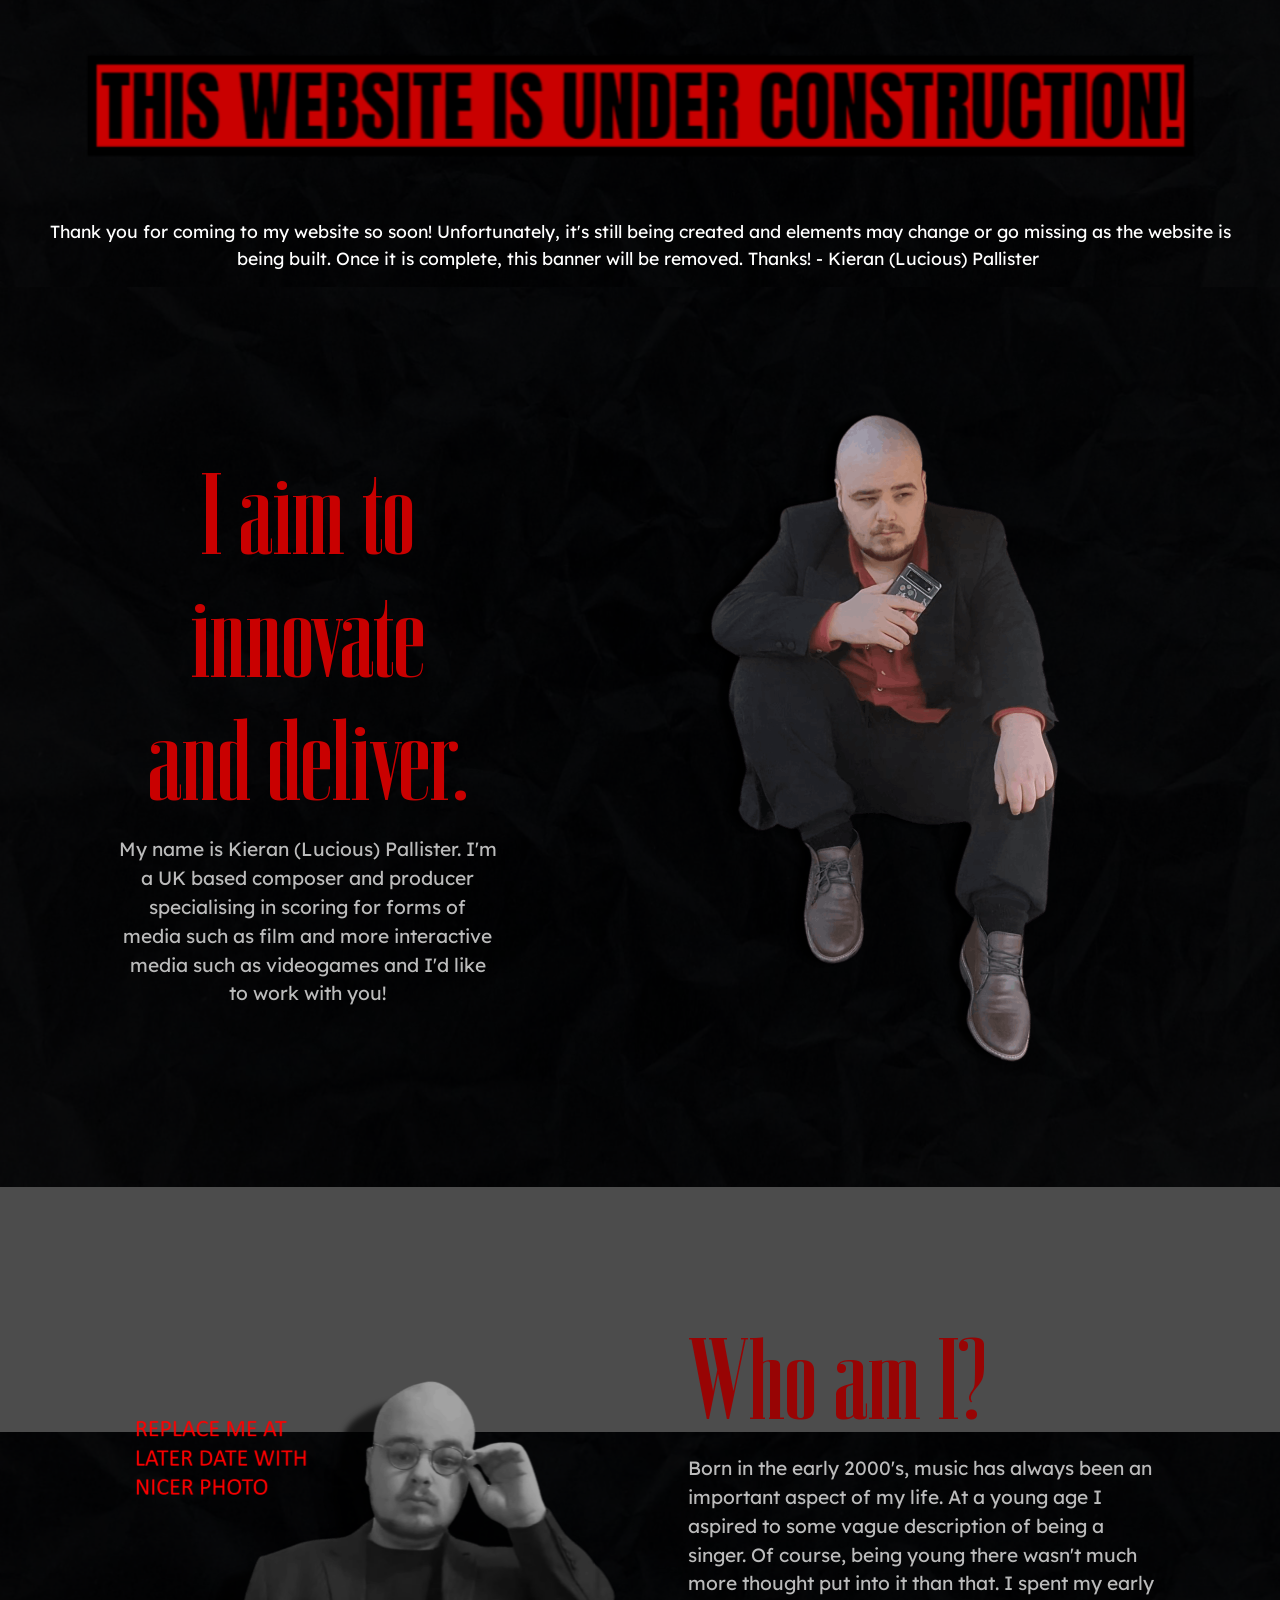
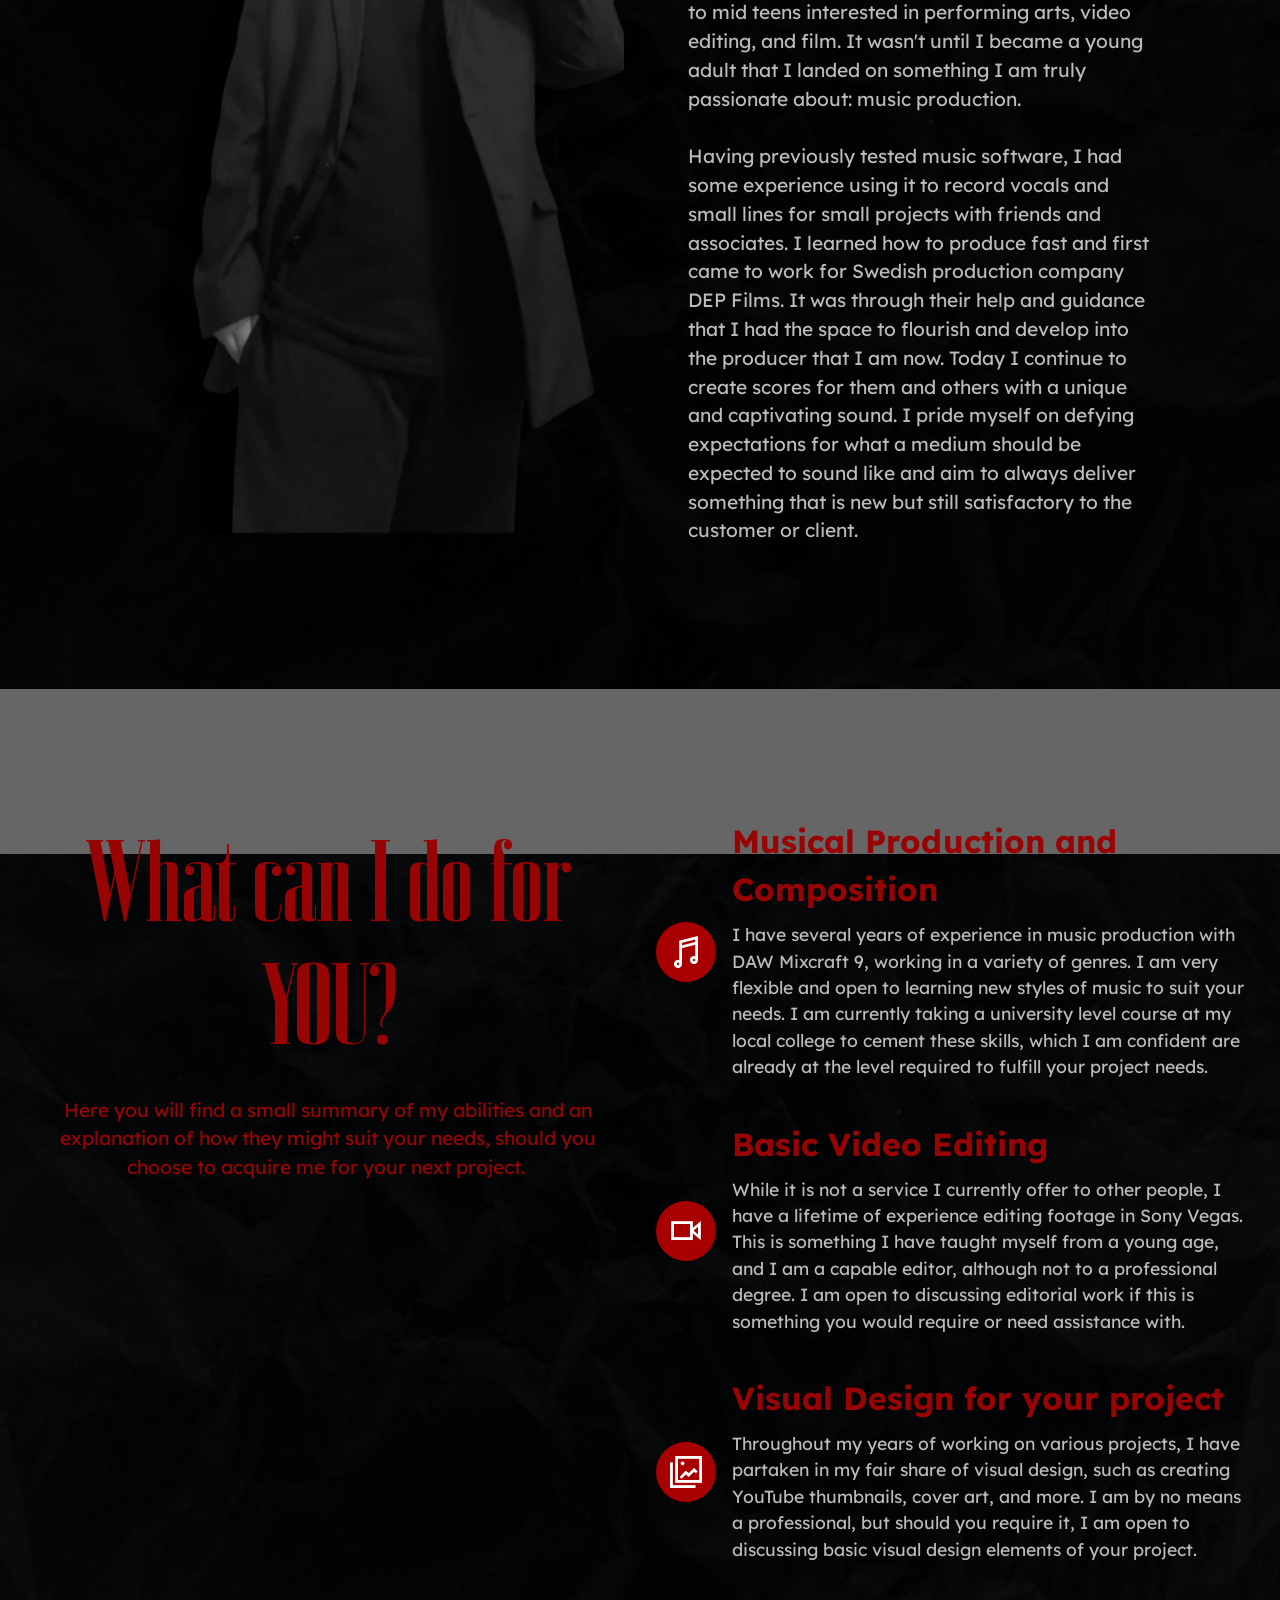
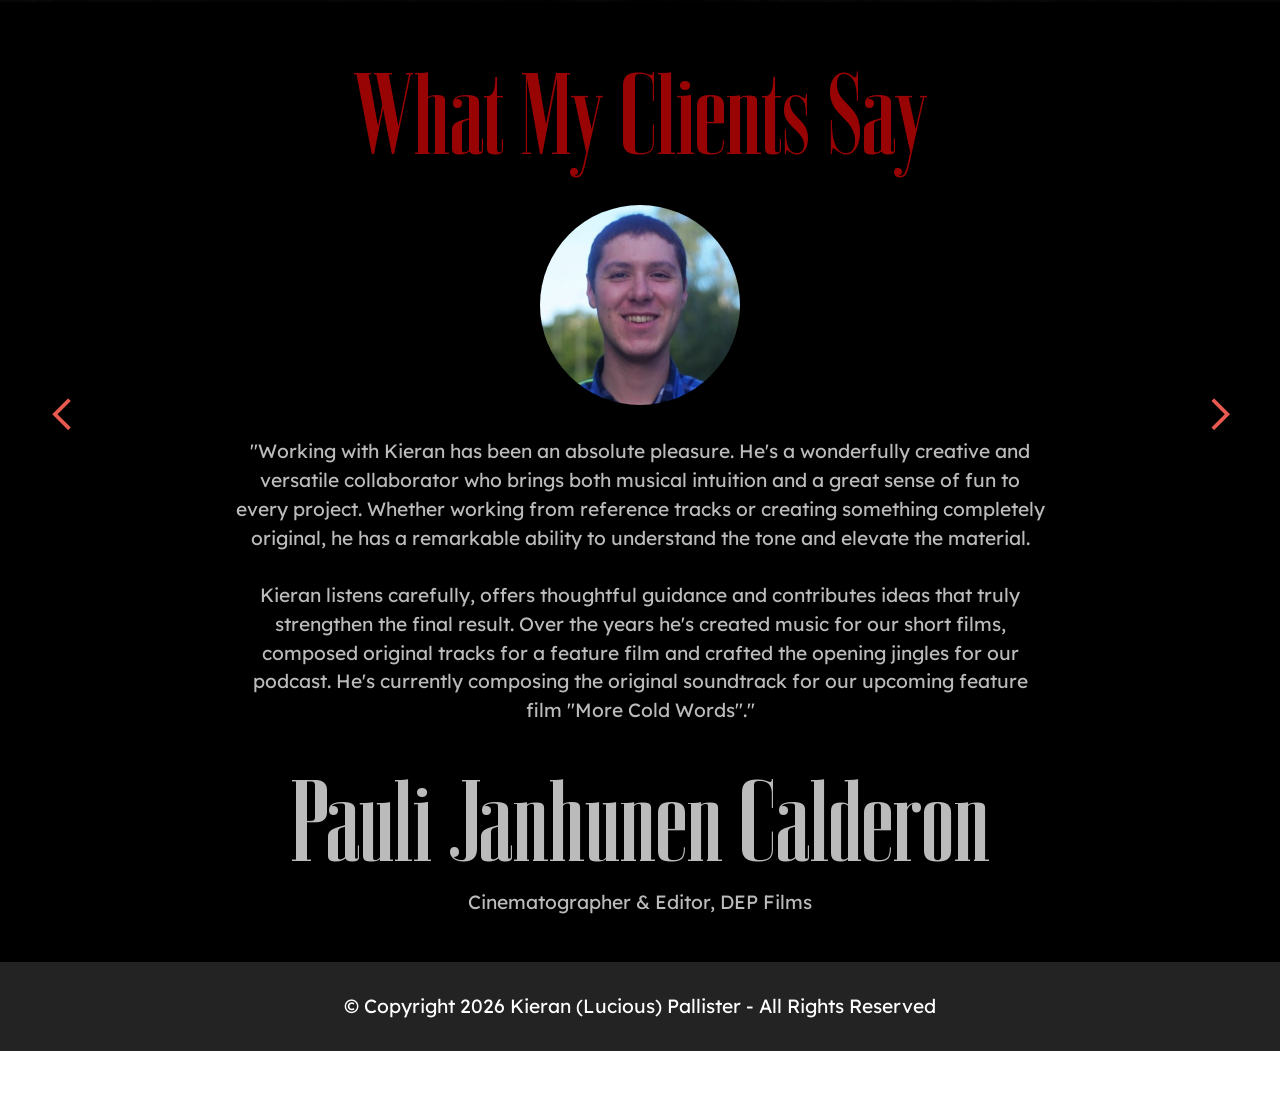
==== commit 63a035ba: "Add files via upload" ====
--- a/index.html
+++ b/index.html
@@ -7,10 +7,10 @@
   <meta name="generator" content="Mobirise v6.1.12, mobirise.com">
   <meta name="viewport" content="width=device-width, initial-scale=1, minimum-scale=1">
   <link rel="shortcut icon" href="assets/images/ccpfp-128x128.png" type="image/x-icon">
-  <meta name="description" content="">
-  
-  
-  <title>Home</title>
+  <meta name="description" content="My name is Kieran (Lucious) Pallister. I'm a UK based composer and producer specialising in scoring for forms of media such as film and more interactive media such as videogames and I'd like to work with you!">
+  
+  
+  <title>Landing Page - Kieran (Lucious) Pallister</title>
   <link rel="stylesheet" href="assets/web/assets/mobirise-icons2/mobirise2.css">
   <link rel="stylesheet" href="assets/bootstrap/css/bootstrap.min.css">
   <link rel="stylesheet" href="assets/parallax/jarallax.css">
@@ -19,7 +19,7 @@
   <link href="assets/fonts/style.css" rel="stylesheet">
   <link rel="preload" href="https://fonts.googleapis.com/css?family=Lexend:100,200,300,400,500,600,700,800,900&display=swap" as="style" onload="this.onload=null;this.rel='stylesheet'">
   <noscript><link rel="stylesheet" href="https://fonts.googleapis.com/css?family=Lexend:100,200,300,400,500,600,700,800,900&display=swap"></noscript>
-  <link rel="preload" as="style" href="assets/mobirise/css/mbr-additional.css?v=uGD1tA"><link rel="stylesheet" href="assets/mobirise/css/mbr-additional.css?v=uGD1tA" type="text/css">
+  <link rel="preload" as="style" href="assets/mobirise/css/mbr-additional.css?v=r2mF49"><link rel="stylesheet" href="assets/mobirise/css/mbr-additional.css?v=r2mF49" type="text/css">
 
   
   
@@ -27,11 +27,30 @@
 </head>
 <body>
   
-  <section data-bs-version="5.1" class="header11 cid-sFF0SGinka mbr-fullscreen mbr-parallax-background" id="header11-1">
-
-    
-
-    
+  <section data-bs-version="5.1" class="image3 cid-vx7mcqNDON" id="image3-3">
+    
+
+    
+    <div class="mbr-overlay" style="opacity: 0.7; background-color: rgb(0, 0, 0);">
+    </div>
+
+    <div class="container-fluid">
+        <div class="row justify-content-center">
+            <div class="col-12 col-lg-12">
+                <div class="image-wrapper">
+                    <img src="assets/images/this-website-is-under-construc-10-4-2026201-1024x177.webp" alt="Mobirise Website Builder">
+                    <p class="mbr-description mbr-fonts-style mt-2 align-center display-4">Thank you for coming to my website so soon! Unfortunately, it's still being created and elements may change or go missing as the website is being built. Once it is complete, this banner will be removed. Thanks! - Kieran (Lucious) Pallister&nbsp;<br></p>
+                </div>
+            </div>
+        </div>
+    </div>
+</section>
+
+<section data-bs-version="5.1" class="header11 cid-sFF0SGinka mbr-fullscreen" id="header11-1">
+
+    
+
+    <div class="mbr-overlay" style="opacity: 0.7; background-color: rgb(0, 0, 0);"></div>
 
     <div class="container">
         <div class="row justify-content-center">
@@ -51,56 +70,7 @@
     </div>
 </section>
 
-<section data-bs-version="5.1" class="features12 cid-sFF3eJNZDT mbr-parallax-background" id="features13-2">
-
-    
-    <div class="mbr-overlay" style="opacity: 0.6; background-color: rgb(0, 0, 0);">
-    </div>
-    <div class="container-fluid">
-        <div class="row justify-content-center">
-            <div class="col-12 col-lg-6">
-                <div class="card-wrapper">
-                    <div class="card-box align-left">
-                        <h4 class="card-title mbr-fonts-style mb-4 display-1"><strong>What can i do for YOU?</strong></h4>
-                        <p class="mbr-text mbr-fonts-style mb-4 display-7">Here you will find a small summary of my abilities and an explanation of how they might suit your needs, should you choose to acquire me for your next project.&nbsp;<br></p>
-                        <div class="mbr-section-btn"><a class="btn btn-primary display-4">See my Jobs</a></div>
-                    </div>
-                </div>
-            </div>
-            <div class="col-12 col-lg-6">
-                <div class="item mbr-flex">
-                    <div class="icon-box">
-                        <span class="mbr-iconfont mobi-mbri-music mobi-mbri"></span>
-                    </div>
-                    <div class="text-box">
-                        <h4 class="icon-title mbr-black mbr-fonts-style display-7"><strong>Music Production</strong></h4>
-                        <h5 class="icon-text mbr-black mbr-fonts-style display-4">I have several years of experience in music production with DAW Mixcraft 9, working in a variety of genres. I am very flexible and open to learning new styles of music to suit your needs. I am currently taking a university level course at my local college to cement these skills, which I am confident are already at the level required to fulfill your project needs.</h5>
-                    </div>
-                </div>
-                <div class="item mbr-flex">
-                    <div class="icon-box">
-                        <span class="mbr-iconfont mobi-mbri-video mobi-mbri"></span>
-                    </div>
-                    <div class="text-box">
-                        <h4 class="icon-title mbr-black mbr-fonts-style display-7"><strong>Video Editing</strong></h4>
-                        <h5 class="icon-text mbr-black mbr-fonts-style display-4">While it is not a service I currently offer to other people, I have a lifetime of experience editing footage in Sony Vegas. This is something I have taught myself from a young age, and I am a relatively capable editor, although not to a professional degree. I am open to discussing editorial work if this is something you would require or need assistance with.</h5>
-                    </div>
-                </div>
-                <div class="item mbr-flex">
-                    <div class="icon-box">
-                        <span class="mbr-iconfont mobi-mbri-photo mobi-mbri"></span>
-                    </div>
-                    <div class="text-box">
-                        <h4 class="icon-title mbr-black mbr-fonts-style display-7"><strong>Visual Design</strong></h4>
-                        <h5 class="icon-text mbr-black mbr-fonts-style display-4">Throughout my years of working on various projects, I have partaken in my fair share of visual design, such as creating YouTube thumbnails, cover art, and more. I am by no means a professional, but should you require it, I am open to discussing basic visual design elements of your project, although the scope will be very limited.</h5>
-                    </div>
-                </div>
-            </div>
-        </div>
-    </div>
-</section>
-
-<section data-bs-version="5.1" class="image1 cid-sFF75ZhH2d" id="image1-b">
+<section data-bs-version="5.1" class="image1 cid-sFF75ZhH2d mbr-parallax-background" id="image1-b">
     
 
     <div class="mbr-overlay" style="opacity: 0.7; background-color: rgb(0, 0, 0);">
@@ -116,8 +86,8 @@
             </div>
             <div class="col-12 col-lg">
                 <div class="text-wrapper">
-                    <h3 class="mbr-section-title mbr-fonts-style mb-3 display-2">
-                        <strong>About Me</strong></h3>
+                    <h3 class="mbr-section-title mbr-fonts-style mb-3 display-1">
+                        <strong>Who am I?</strong></h3>
                     <p class="mbr-text mbr-fonts-style display-7">Born in the early 2000's, music has always been an important aspect of my life. At a young age I aspired to some vague description of being a singer. Of course, being young there wasn't much more thought put into it than that. I spent my early to mid teens interested in performing arts, video editing, and film. It wasn't until I became a young adult that I landed on something I am truly passionate about: music production.
 <br>
 <br>Having previously tested music software, I had some experience using it to record vocals and small lines for small projects with friends and associates. I learned how to produce fast and first came to work for Swedish production company DEP Films. It was through their help and guidance that I had the space to flourish and develop into the producer that I am now. Today I continue to create scores for them and others with a unique and captivating sound. I pride myself on defying expectations for what a medium should be expected to sound like and aim to always deliver something that is new but still satisfactory to the customer or client.&nbsp;<br></p>
@@ -127,6 +97,55 @@
     </div>
 </section>
 
+<section data-bs-version="5.1" class="features12 cid-sFF3eJNZDT mbr-parallax-background" id="features13-2">
+
+    
+    <div class="mbr-overlay" style="opacity: 0.6; background-color: rgb(0, 0, 0);">
+    </div>
+    <div class="container-fluid">
+        <div class="row justify-content-center">
+            <div class="col-12 col-lg-6">
+                <div class="card-wrapper">
+                    <div class="card-box align-left">
+                        <h4 class="card-title mbr-fonts-style mb-4 display-1"><strong>What can I do for YOU?</strong></h4>
+                        <p class="mbr-text mbr-fonts-style mb-4 display-7">Here you will find a small summary of my abilities and an explanation of how they might suit your needs, should you choose to acquire me for your next project.&nbsp;<br></p>
+                        
+                    </div>
+                </div>
+            </div>
+            <div class="col-12 col-lg-6">
+                <div class="item mbr-flex">
+                    <div class="icon-box">
+                        <span class="mbr-iconfont mobi-mbri-music mobi-mbri"></span>
+                    </div>
+                    <div class="text-box">
+                        <h4 class="icon-title mbr-black mbr-fonts-style display-5"><strong>Musical Production and Composition</strong></h4>
+                        <h5 class="icon-text mbr-black mbr-fonts-style display-4">I have several years of experience in music production with DAW Mixcraft 9, working in a variety of genres. I am very flexible and open to learning new styles of music to suit your needs. I am currently taking a university level course at my local college to cement these skills, which I am confident are already at the level required to fulfill your project needs.</h5>
+                    </div>
+                </div>
+                <div class="item mbr-flex">
+                    <div class="icon-box">
+                        <span class="mbr-iconfont mobi-mbri-video mobi-mbri"></span>
+                    </div>
+                    <div class="text-box">
+                        <h4 class="icon-title mbr-black mbr-fonts-style display-5"><strong>Basic Video Editing</strong></h4>
+                        <h5 class="icon-text mbr-black mbr-fonts-style display-4">While it is not a service I currently offer to other people, I have a lifetime of experience editing footage in Sony Vegas. This is something I have taught myself from a young age, and I am a capable editor, although not to a professional degree. I am open to discussing editorial work if this is something you would require or need assistance with.</h5>
+                    </div>
+                </div>
+                <div class="item mbr-flex">
+                    <div class="icon-box">
+                        <span class="mbr-iconfont mobi-mbri-photo mobi-mbri"></span>
+                    </div>
+                    <div class="text-box">
+                        <h4 class="icon-title mbr-black mbr-fonts-style display-5"><strong>Visual Design for your project</strong></h4>
+                        <h5 class="icon-text mbr-black mbr-fonts-style display-4">Throughout my years of working on various projects, I have partaken in my fair share of visual design, such as creating YouTube thumbnails, cover art, and more. I am by no means a professional, but should you require it, I am open to discussing basic visual design elements of your project.</h5>
+                    </div>
+                </div>
+            </div>
+        </div>
+    </div>
+</section>
+
 <section data-bs-version="5.1" class="testimonails3 carousel slide testimonials-slider cid-sFF3oey64R" data-interval="false" data-bs-interval="false" id="testimonials3-5">
 
     
@@ -134,7 +153,7 @@
     
 
     <div class="text-center container-fluid">
-        <h3 class="mb-4 mbr-fonts-style display-2">
+        <h3 class="mb-4 mbr-fonts-style display-1">
             <strong>What My Clients Say</strong>
         </h3>
 
@@ -152,7 +171,7 @@
 <br>
 <br>Kieran listens carefully, offers thoughtful guidance and contributes ideas that truly strengthen the final result. Over the years he's created music for our short films, composed original tracks for a feature film and crafted the opening jingles for our podcast. He's currently composing the original soundtrack for our upcoming feature film "More Cold Words"."</p>
                         </div>
-                        <div class="user_name mbr-fonts-style mb-2 display-7">
+                        <div class="user_name mbr-fonts-style mb-2 display-1">
                             <strong>Pauli Janhunen Calderon</strong></div>
                         <div class="user_desk mbr-fonts-style display-7">Cinematographer &amp; Editor, DEP Films<div>
 </div><div><br></div></div>
@@ -165,7 +184,7 @@
                         <div class="user_text mb-4">
                             <p class="mbr-fonts-style display-7">"Lucious has been my go to music artist since 2024 and he has never disappointed. Without his work, my games would simply not be the same.<br><br>Not only that, he’s also a pleasure to work with, responding well to new ideas and being proficient in many genres and themes. I’ve requested, at times, extremely esoteric things, from “Shostakovich Metal” to “Sega Megadrive - must be possible on real hardware”, and every time he’s delivered to his usual high standard.<br><br>His guidance in how music can be used thematically to aid the story had a major positive impact on my most recent game, NEET 2: Sic Semper Tyrannis, which through its music compositions, told a far richer story than text alone.<br><br>Therefore, I cannot recommend the man enough. He would be a valuable addition to any creative project and elevate the quality of the oft-neglected audio portion of Video, Films and Games to levels you didn’t think possible.”<br></p>
                         </div>
-                        <div class="user_name mbr-fonts-style mb-2 display-7"><strong>Raccoon Industries</strong></div>
+                        <div class="user_name mbr-fonts-style mb-2 display-1"><strong>Andre (Raccoon Industries)</strong></div>
                         <div class="user_desk mbr-fonts-style display-7">Editor/Game Developer</div>
                     </div>
                 </div><div class="carousel-item">
@@ -176,7 +195,7 @@
                         <div class="user_text mb-4">
                             <p class="mbr-fonts-style display-7">I'm always looking for new people to work with, and currently I'm short an entry for my list of clients. I'd love to add you to my list of valued patrons who have been kind enough to offer me their thoughts or commendations!&nbsp;</p>
                         </div>
-                        <div class="user_name mbr-fonts-style mb-2 display-7"><strong>This could be you!</strong></div>
+                        <div class="user_name mbr-fonts-style mb-2 display-1"><strong>This could be you!</strong></div>
                         <div class="user_desk mbr-fonts-style display-7">Valued Customer</div>
                     </div>
                 </div></div>
@@ -211,7 +230,7 @@
             </div>
         </div>
     </div>
-</section><section class="display-7" style="padding: 0;align-items: center;justify-content: center;flex-wrap: wrap;    align-content: center;display: flex;position: relative;height: 4rem;"><a href="https://mobiri.se/4581138" style="flex: 1 1;height: 4rem;position: absolute;width: 100%;z-index: 1;"><img alt="" style="height: 4rem;" src="[data-uri]"></a><p style="margin: 0;text-align: center;" class="display-7">&#8204;</p><a style="z-index:1" href="https://mobirise.com/html-builder.html">HTML Website Generator</a></section><script src="assets/bootstrap/js/bootstrap.bundle.min.js"></script>  <script src="assets/parallax/jarallax.js"></script>  <script src="assets/smoothscroll/smooth-scroll.js"></script>  <script src="assets/ytplayer/index.js"></script>  <script src="assets/theme/js/script.js"></script>  
+</section><section class="display-7" style="padding: 0;align-items: center;justify-content: center;flex-wrap: wrap;    align-content: center;display: flex;position: relative;height: 4rem;"><a href="https://mobiri.se/4581138" style="flex: 1 1;height: 4rem;position: absolute;width: 100%;z-index: 1;"><img alt="" style="height: 4rem;" src="[data-uri]"></a><p style="margin: 0;text-align: center;" class="display-7">&#8204;</p><a style="z-index:1" href="https://mobirise.com">Mobirise </a></section><script src="assets/bootstrap/js/bootstrap.bundle.min.js"></script>  <script src="assets/parallax/jarallax.js"></script>  <script src="assets/smoothscroll/smooth-scroll.js"></script>  <script src="assets/ytplayer/index.js"></script>  <script src="assets/theme/js/script.js"></script>  
   
   
   <input name="animation" type="hidden">
--- a/assets/mobirise/css/mbr-additional.css
+++ b/assets/mobirise/css/mbr-additional.css
@@ -687,8 +687,39 @@
   outline-offset: 2px !important;
   transition: outline 0.2s ease-in-out;
 }
+.cid-vx7mcqNDON {
+  padding-top: 0rem;
+  padding-bottom: 0rem;
+  background-image: url("../../../assets/images/paper20bg-2000x1333.webp");
+}
+.cid-vx7mcqNDON .mbr-fallback-image.disabled {
+  display: none;
+}
+.cid-vx7mcqNDON .mbr-fallback-image {
+  display: block;
+  background-size: cover;
+  background-position: center center;
+  width: 100%;
+  height: 100%;
+  position: absolute;
+  top: 0;
+}
+@media (max-width: 991px) {
+  .cid-vx7mcqNDON .image-wrapper {
+    margin-bottom: 1rem;
+  }
+}
+.cid-vx7mcqNDON .row {
+  flex-direction: row-reverse;
+}
+.cid-vx7mcqNDON img {
+  width: 100%;
+}
+.cid-vx7mcqNDON .mbr-description {
+  color: #ffffff;
+}
 .cid-sFF0SGinka {
-  background-image: url("../../../assets/images/crumpled-white-paper-texture-1392346175-2000x1333.webp");
+  background-image: url("../../../assets/images/paper20bg-2000x1333.webp");
 }
 .cid-sFF0SGinka .row {
   flex-direction: row-reverse;
@@ -711,10 +742,34 @@
 }
 .cid-sFF0SGinka .mbr-text,
 .cid-sFF0SGinka .mbr-section-btn {
-  color: #353535;
+  color: #bbbbbb;
 }
 .cid-sFF0SGinka .mbr-section-title DIV {
   text-align: center;
+}
+.cid-sFF75ZhH2d {
+  padding-top: 6rem;
+  padding-bottom: 6rem;
+  background-image: url("../../../assets/images/crumpled-black-paper-texture-1392346175-2000x1333.webp");
+}
+@media (max-width: 991px) {
+  .cid-sFF75ZhH2d .image-wrapper {
+    margin-bottom: 1rem;
+  }
+}
+.cid-sFF75ZhH2d img {
+  width: 100%;
+}
+@media (min-width: 992px) {
+  .cid-sFF75ZhH2d .text-wrapper {
+    padding: 2rem;
+  }
+}
+.cid-sFF75ZhH2d .mbr-section-title {
+  color: #980404;
+}
+.cid-sFF75ZhH2d .mbr-text {
+  color: #bbbbbb;
 }
 .cid-sFF3eJNZDT {
   padding-top: 8rem;
@@ -751,7 +806,7 @@
 }
 .cid-sFF3eJNZDT .card-title,
 .cid-sFF3eJNZDT .card-box {
-  color: #a80000;
+  color: #980404;
   text-align: center;
 }
 .cid-sFF3eJNZDT .icon-text {
@@ -759,35 +814,11 @@
   text-align: left;
 }
 .cid-sFF3eJNZDT .icon-title {
-  color: #c90000;
-}
-.cid-sFF75ZhH2d {
-  padding-top: 6rem;
-  padding-bottom: 6rem;
-  background-image: url("../../../assets/images/crumpled-black-paper-texture-1392346175-2000x1333.webp");
-}
-@media (max-width: 991px) {
-  .cid-sFF75ZhH2d .image-wrapper {
-    margin-bottom: 1rem;
-  }
-}
-.cid-sFF75ZhH2d img {
-  width: 100%;
-}
-@media (min-width: 992px) {
-  .cid-sFF75ZhH2d .text-wrapper {
-    padding: 2rem;
-  }
-}
-.cid-sFF75ZhH2d .mbr-section-title {
-  color: #a80000;
-}
-.cid-sFF75ZhH2d .mbr-text {
-  color: #8e8d8a;
+  color: #980404;
 }
 .cid-sFF3oey64R {
-  padding-top: 4rem;
-  padding-bottom: 6rem;
+  padding-top: 3rem;
+  padding-bottom: 1rem;
   background-color: #000000;
 }
 .cid-sFF3oey64R .carousel-item {
@@ -838,7 +869,7 @@
   }
 }
 .cid-sFF3oey64R H3 {
-  color: #a80000;
+  color: #980404;
 }
 .cid-sFF3oey64R .user_text {
   color: #bbbbbb;
--- a/assets/mobirise/css/mbr-additional.css
+++ b/assets/mobirise/css/mbr-additional.css
@@ -687,8 +687,39 @@
   outline-offset: 2px !important;
   transition: outline 0.2s ease-in-out;
 }
+.cid-vx7mcqNDON {
+  padding-top: 0rem;
+  padding-bottom: 0rem;
+  background-image: url("../../../assets/images/paper20bg-2000x1333.webp");
+}
+.cid-vx7mcqNDON .mbr-fallback-image.disabled {
+  display: none;
+}
+.cid-vx7mcqNDON .mbr-fallback-image {
+  display: block;
+  background-size: cover;
+  background-position: center center;
+  width: 100%;
+  height: 100%;
+  position: absolute;
+  top: 0;
+}
+@media (max-width: 991px) {
+  .cid-vx7mcqNDON .image-wrapper {
+    margin-bottom: 1rem;
+  }
+}
+.cid-vx7mcqNDON .row {
+  flex-direction: row-reverse;
+}
+.cid-vx7mcqNDON img {
+  width: 100%;
+}
+.cid-vx7mcqNDON .mbr-description {
+  color: #ffffff;
+}
 .cid-sFF0SGinka {
-  background-image: url("../../../assets/images/crumpled-white-paper-texture-1392346175-2000x1333.webp");
+  background-image: url("../../../assets/images/paper20bg-2000x1333.webp");
 }
 .cid-sFF0SGinka .row {
   flex-direction: row-reverse;
@@ -711,10 +742,34 @@
 }
 .cid-sFF0SGinka .mbr-text,
 .cid-sFF0SGinka .mbr-section-btn {
-  color: #353535;
+  color: #bbbbbb;
 }
 .cid-sFF0SGinka .mbr-section-title DIV {
   text-align: center;
+}
+.cid-sFF75ZhH2d {
+  padding-top: 6rem;
+  padding-bottom: 6rem;
+  background-image: url("../../../assets/images/crumpled-black-paper-texture-1392346175-2000x1333.webp");
+}
+@media (max-width: 991px) {
+  .cid-sFF75ZhH2d .image-wrapper {
+    margin-bottom: 1rem;
+  }
+}
+.cid-sFF75ZhH2d img {
+  width: 100%;
+}
+@media (min-width: 992px) {
+  .cid-sFF75ZhH2d .text-wrapper {
+    padding: 2rem;
+  }
+}
+.cid-sFF75ZhH2d .mbr-section-title {
+  color: #980404;
+}
+.cid-sFF75ZhH2d .mbr-text {
+  color: #bbbbbb;
 }
 .cid-sFF3eJNZDT {
   padding-top: 8rem;
@@ -751,7 +806,7 @@
 }
 .cid-sFF3eJNZDT .card-title,
 .cid-sFF3eJNZDT .card-box {
-  color: #a80000;
+  color: #980404;
   text-align: center;
 }
 .cid-sFF3eJNZDT .icon-text {
@@ -759,35 +814,11 @@
   text-align: left;
 }
 .cid-sFF3eJNZDT .icon-title {
-  color: #c90000;
-}
-.cid-sFF75ZhH2d {
-  padding-top: 6rem;
-  padding-bottom: 6rem;
-  background-image: url("../../../assets/images/crumpled-black-paper-texture-1392346175-2000x1333.webp");
-}
-@media (max-width: 991px) {
-  .cid-sFF75ZhH2d .image-wrapper {
-    margin-bottom: 1rem;
-  }
-}
-.cid-sFF75ZhH2d img {
-  width: 100%;
-}
-@media (min-width: 992px) {
-  .cid-sFF75ZhH2d .text-wrapper {
-    padding: 2rem;
-  }
-}
-.cid-sFF75ZhH2d .mbr-section-title {
-  color: #a80000;
-}
-.cid-sFF75ZhH2d .mbr-text {
-  color: #8e8d8a;
+  color: #980404;
 }
 .cid-sFF3oey64R {
-  padding-top: 4rem;
-  padding-bottom: 6rem;
+  padding-top: 3rem;
+  padding-bottom: 1rem;
   background-color: #000000;
 }
 .cid-sFF3oey64R .carousel-item {
@@ -838,7 +869,7 @@
   }
 }
 .cid-sFF3oey64R H3 {
-  color: #a80000;
+  color: #980404;
 }
 .cid-sFF3oey64R .user_text {
   color: #bbbbbb;
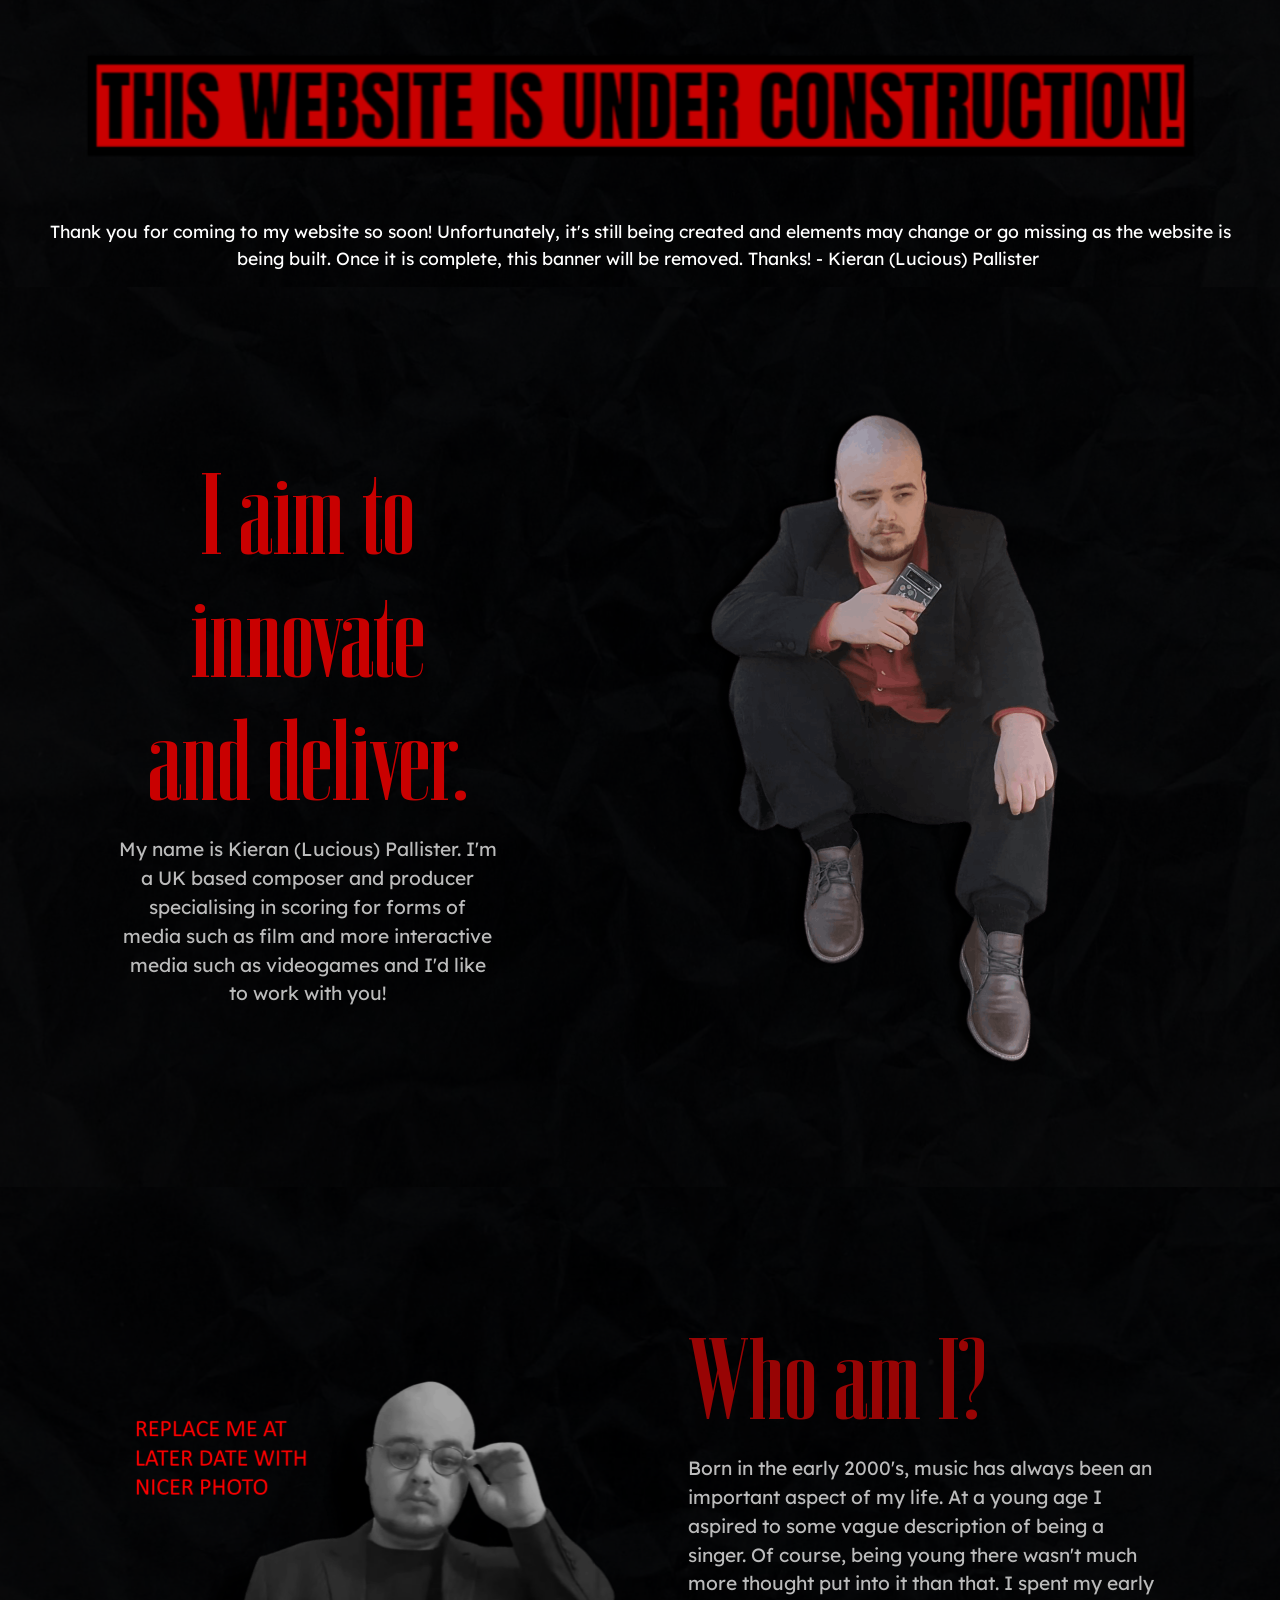
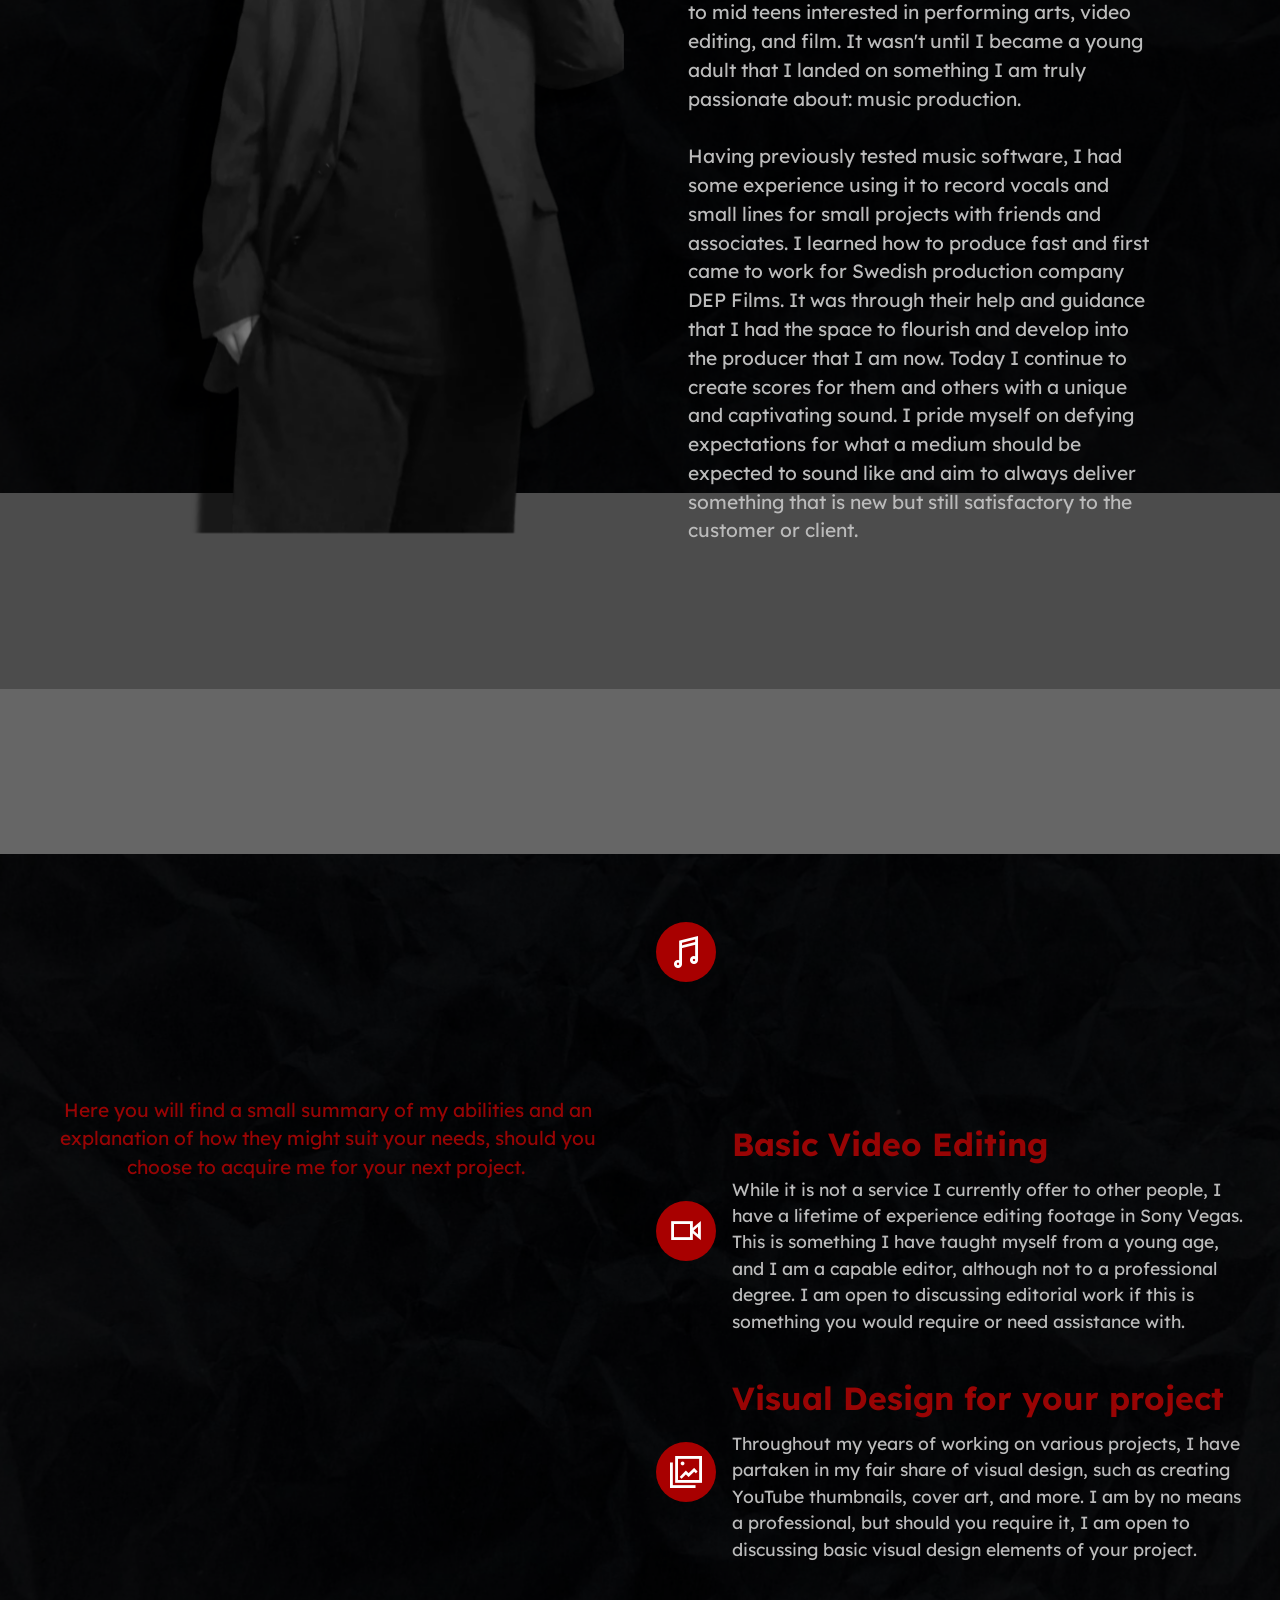
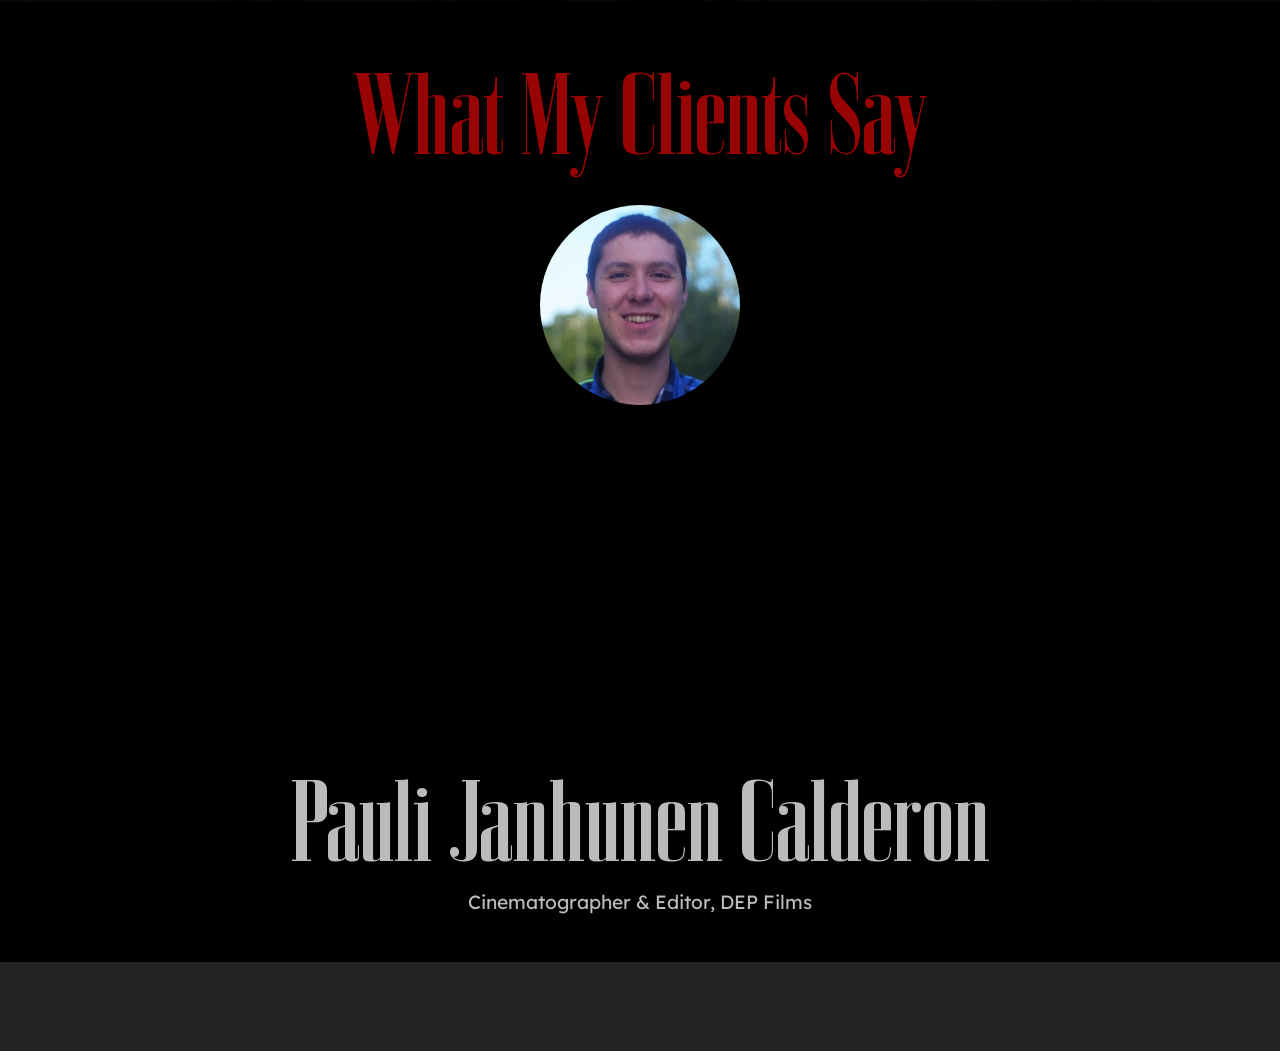
==== commit 47a142ec: "Add files via upload" ====
--- a/index.html
+++ b/index.html
@@ -230,7 +230,7 @@
             </div>
         </div>
     </div>
-</section><section class="display-7" style="padding: 0;align-items: center;justify-content: center;flex-wrap: wrap;    align-content: center;display: flex;position: relative;height: 4rem;"><a href="https://mobiri.se/4581138" style="flex: 1 1;height: 4rem;position: absolute;width: 100%;z-index: 1;"><img alt="" style="height: 4rem;" src="[data-uri]"></a><p style="margin: 0;text-align: center;" class="display-7">&#8204;</p><a style="z-index:1" href="https://mobirise.com">Mobirise </a></section><script src="assets/bootstrap/js/bootstrap.bundle.min.js"></script>  <script src="assets/parallax/jarallax.js"></script>  <script src="assets/smoothscroll/smooth-scroll.js"></script>  <script src="assets/ytplayer/index.js"></script>  <script src="assets/theme/js/script.js"></script>  
+</section><script src="assets/bootstrap/js/bootstrap.bundle.min.js"></script>  <script src="assets/parallax/jarallax.js"></script>  <script src="assets/smoothscroll/smooth-scroll.js"></script>  <script src="assets/ytplayer/index.js"></script>  <script src="assets/theme/js/script.js"></script>  
   
   
   <input name="animation" type="hidden">
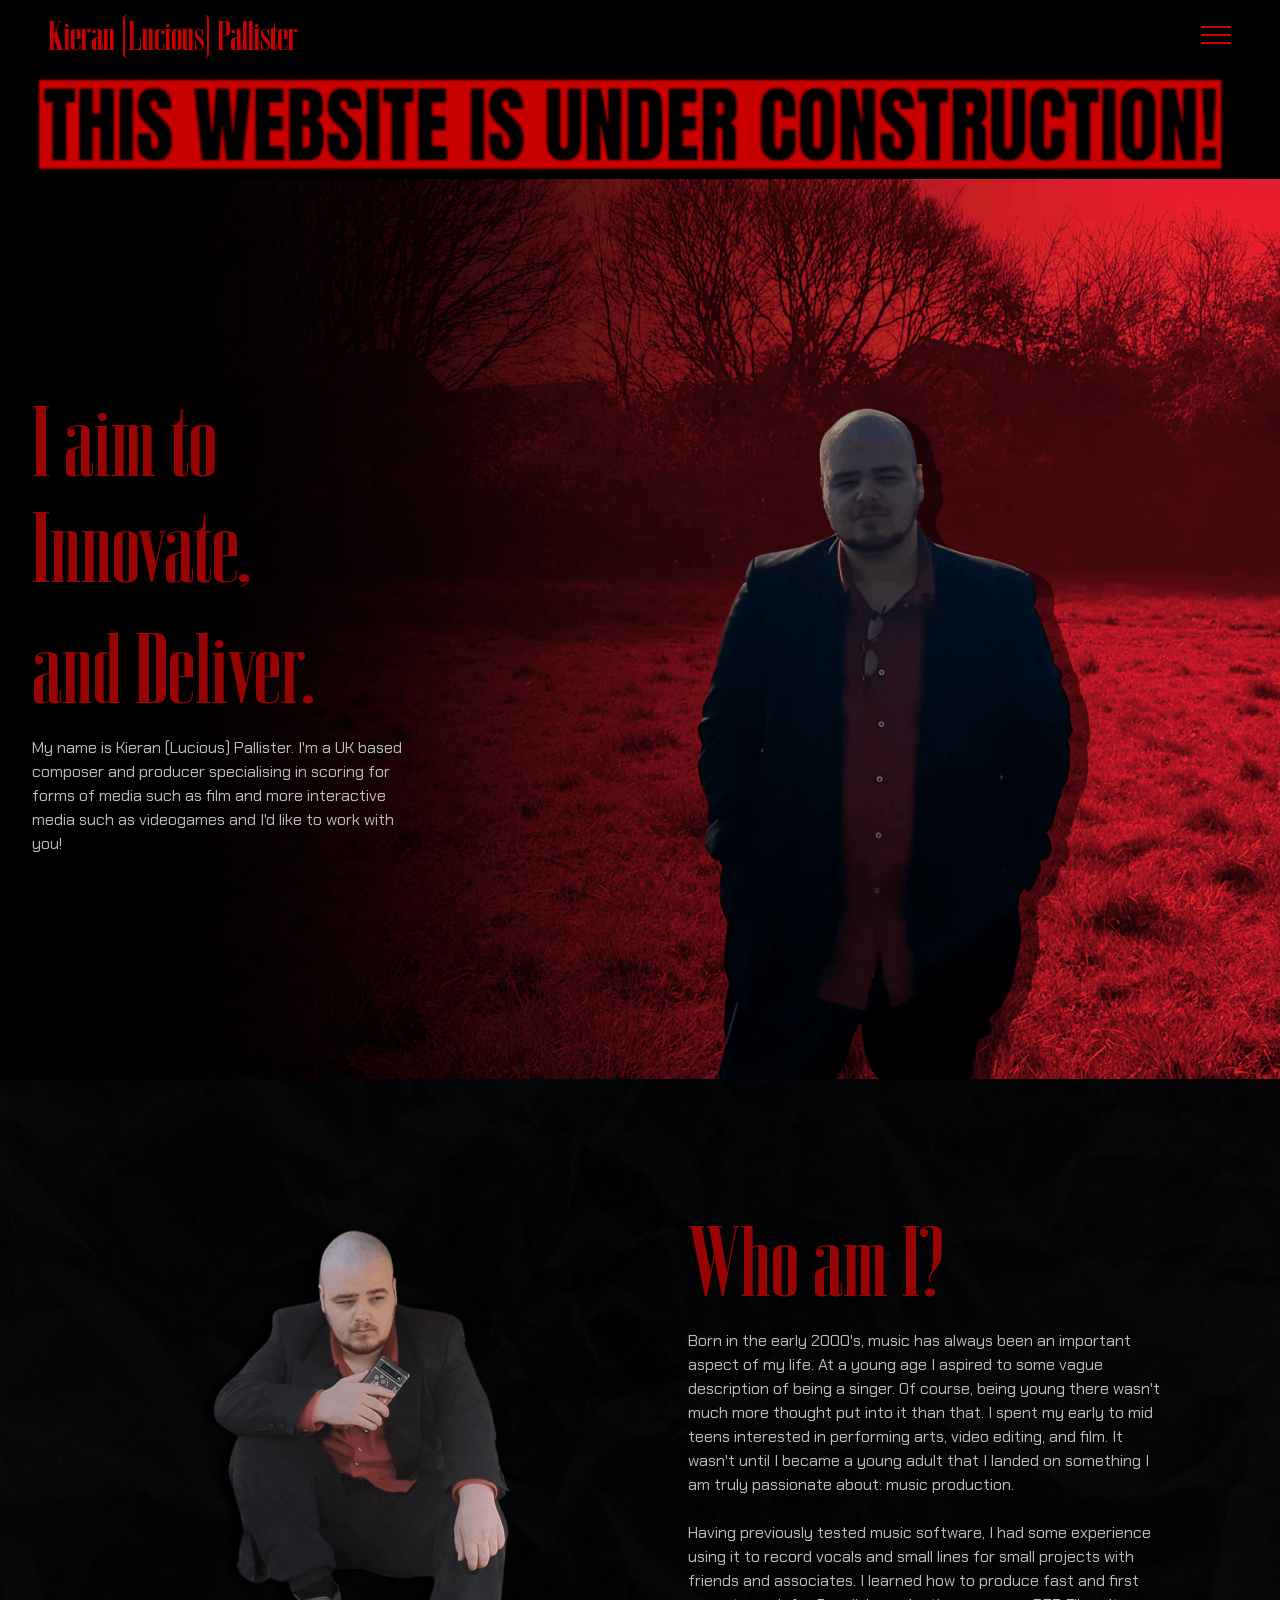
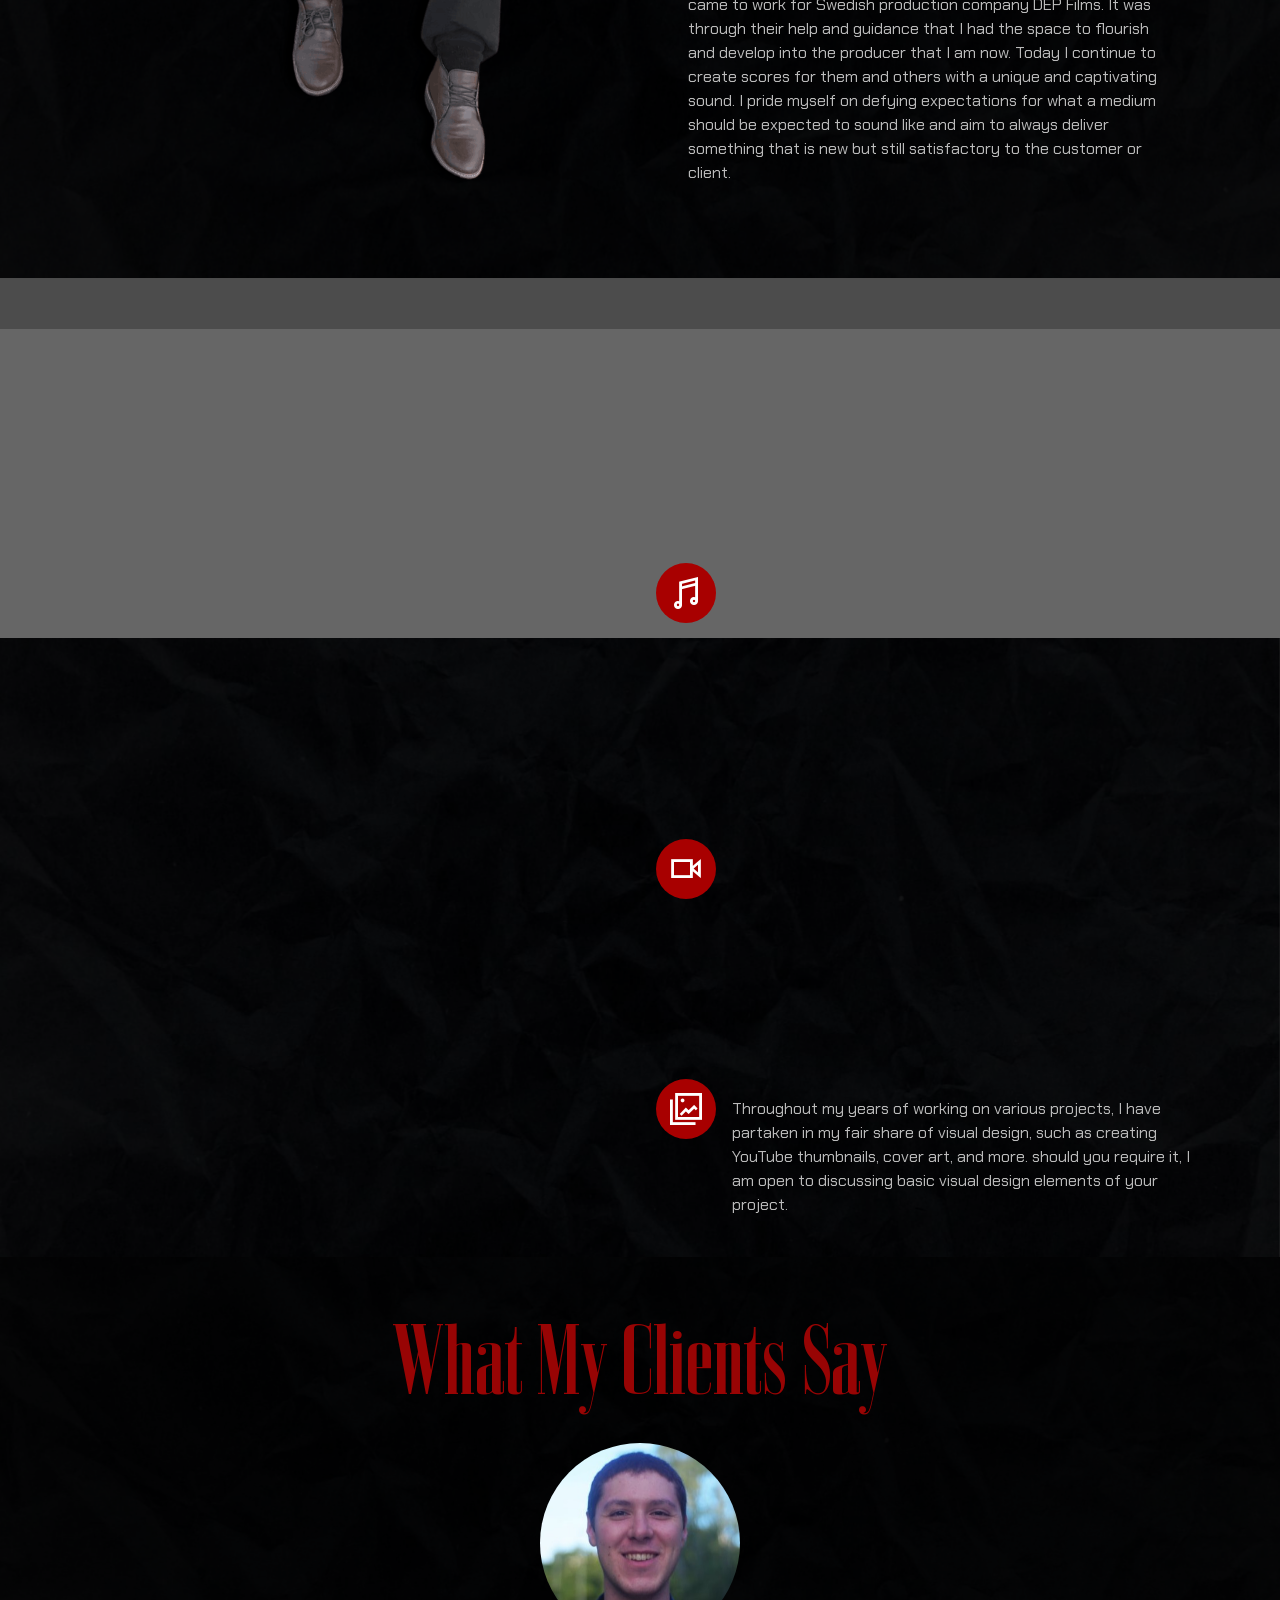
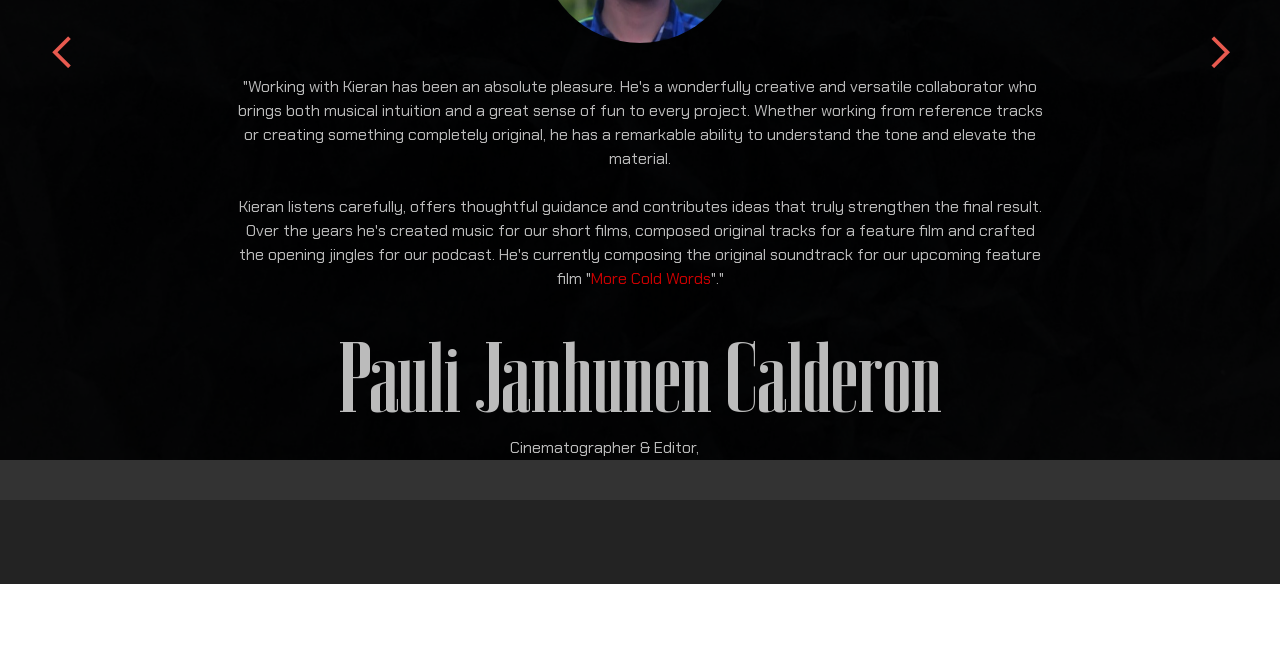
==== commit 9f5e096a: "Add files via upload" ====
--- a/index.html
+++ b/index.html
@@ -10,16 +10,20 @@
   <meta name="description" content="My name is Kieran (Lucious) Pallister. I'm a UK based composer and producer specialising in scoring for forms of media such as film and more interactive media such as videogames and I'd like to work with you!">
   
   
-  <title>Landing Page - Kieran (Lucious) Pallister</title>
+  <title>Kieran (Lucious) Pallister - Landing Page</title>
   <link rel="stylesheet" href="assets/web/assets/mobirise-icons2/mobirise2.css">
   <link rel="stylesheet" href="assets/bootstrap/css/bootstrap.min.css">
   <link rel="stylesheet" href="assets/parallax/jarallax.css">
   <link rel="stylesheet" href="assets/animatecss/animate.css">
+  <link rel="stylesheet" href="assets/dropdown/css/style.css">
+  <link rel="stylesheet" href="assets/socicon/css/styles.css">
   <link rel="stylesheet" href="assets/theme/css/style.css">
   <link href="assets/fonts/style.css" rel="stylesheet">
   <link rel="preload" href="https://fonts.googleapis.com/css?family=Lexend:100,200,300,400,500,600,700,800,900&display=swap" as="style" onload="this.onload=null;this.rel='stylesheet'">
   <noscript><link rel="stylesheet" href="https://fonts.googleapis.com/css?family=Lexend:100,200,300,400,500,600,700,800,900&display=swap"></noscript>
-  <link rel="preload" as="style" href="assets/mobirise/css/mbr-additional.css?v=r2mF49"><link rel="stylesheet" href="assets/mobirise/css/mbr-additional.css?v=r2mF49" type="text/css">
+  <link rel="preload" href="https://fonts.googleapis.com/css?family=Chakra+Petch:300,300i,400,400i,500,500i,600,600i,700,700i&display=swap" as="style" onload="this.onload=null;this.rel='stylesheet'">
+  <noscript><link rel="stylesheet" href="https://fonts.googleapis.com/css?family=Chakra+Petch:300,300i,400,400i,500,500i,600,600i,700,700i&display=swap"></noscript>
+  <link rel="preload" as="style" href="assets/mobirise/css/mbr-additional.css?v=gNSN9P"><link rel="stylesheet" href="assets/mobirise/css/mbr-additional.css?v=gNSN9P" type="text/css">
 
   
   
@@ -27,44 +31,67 @@
 </head>
 <body>
   
-  <section data-bs-version="5.1" class="image3 cid-vx7mcqNDON" id="image3-3">
-    
-
-    
-    <div class="mbr-overlay" style="opacity: 0.7; background-color: rgb(0, 0, 0);">
-    </div>
+  <section data-bs-version="5.1" class="menu menu1 cid-vxTpGrJq7x" once="menu" id="menu1-c">
+    
+
+    <nav class="navbar navbar-dropdown collapsed">
+        <div class="container-fluid">
+            <div class="navbar-brand">
+                
+                <span class="navbar-caption-wrap"><a class="navbar-caption text-primary smaller-title">Kieran (Lucious) Pallister</a></span>
+            </div>
+            <button class="navbar-toggler" type="button" data-toggle="collapse" data-bs-toggle="collapse" data-target="#navbarSupportedContent" data-bs-target="#navbarSupportedContent" aria-controls="navbarNavAltMarkup" aria-expanded="false" aria-label="Toggle navigation">
+                <div class="hamburger">
+                    <span></span>
+                    <span></span>
+                    <span></span>
+                    <span></span>
+                </div>
+            </button>
+            <div class="collapse navbar-collapse" id="navbarSupportedContent">
+                <ul class="navbar-nav nav-dropdown nav-right" data-app-modern-menu="true"><li class="nav-item"><a class="nav-link link text-primary display-7" href="index.html">Home</a></li>
+                    <li class="nav-item"><a class="nav-link link text-primary display-7" href="page1.html">Portfolio</a></li>
+                    <li class="nav-item"><a class="nav-link link text-primary display-7" href="https://mobiri.se">Education</a>
+                    </li></ul>
+                
+                
+            </div>
+        </div>
+    </nav>
+</section>
+
+<section data-bs-version="5.1" class="image3 cid-vx7mcqNDON" id="image3-3">
+    
+
+    
+    
 
     <div class="container-fluid">
         <div class="row justify-content-center">
             <div class="col-12 col-lg-12">
                 <div class="image-wrapper">
                     <img src="assets/images/this-website-is-under-construc-10-4-2026201-1024x177.webp" alt="Mobirise Website Builder">
-                    <p class="mbr-description mbr-fonts-style mt-2 align-center display-4">Thank you for coming to my website so soon! Unfortunately, it's still being created and elements may change or go missing as the website is being built. Once it is complete, this banner will be removed. Thanks! - Kieran (Lucious) Pallister&nbsp;<br></p>
-                </div>
-            </div>
-        </div>
-    </div>
-</section>
-
-<section data-bs-version="5.1" class="header11 cid-sFF0SGinka mbr-fullscreen" id="header11-1">
-
-    
-
-    <div class="mbr-overlay" style="opacity: 0.7; background-color: rgb(0, 0, 0);"></div>
-
-    <div class="container">
-        <div class="row justify-content-center">
-            <div class="col-12 col-md-7 image-wrapper">
-                <img class="w-100" src="assets/images/still20of20me20idk-1266x1379.webp" alt="Mobirise Website Builder">
-            </div>
-            <div class="col-12 col-md">
-                <div class="text-wrapper text-center">
-                    <h1 class="mbr-section-title mbr-fonts-style mb-3 display-1">
-                        <strong>
-</strong><div><span style="font-size: 7rem;">I aim to</span><br></div><div><strong>innovate</strong></div><div>and deliver.</div></h1>
-                    <p class="mbr-text mbr-fonts-style display-7">My name is Kieran (Lucious) Pallister. I'm a UK based composer and producer specialising in scoring for forms of media such as film and more interactive media such as videogames and I'd like to work with you!<br></p>
                     
                 </div>
+            </div>
+        </div>
+    </div>
+</section>
+
+<section data-bs-version="5.1" class="header2 cid-vxNX5h8fM0 mbr-fullscreen" id="header2-4">
+
+    
+
+    
+    
+
+    <div class="container-fluid">
+        <div class="row">
+            <div class="col-12 col-lg-4">
+                <h1 class="mbr-section-title mbr-fonts-style mb-3 display-1"><strong>I aim to Innovate,</strong></h1>
+                <h2 class="mbr-section-subtitle mbr-fonts-style mb-3 display-1">and Deliver.</h2>
+                <p class="mbr-text mbr-fonts-style display-7">My name is Kieran (Lucious) Pallister. I'm a UK based composer and producer specialising in scoring for forms of media such as film and more interactive media such as videogames and I'd like to work with you!</p>
+                
             </div>
         </div>
     </div>
@@ -80,7 +107,7 @@
         <div class="row align-items-center">
             <div class="col-12 col-lg-6">
                 <div class="image-wrapper">
-                    <img src="assets/images/image-2026-09-28-001111906-removebg-preview-3-1076x1581.webp" alt="Mobirise Website Builder">
+                    <img src="assets/images/still20of20me20idk-1076x1172.webp" alt="">
                     
                 </div>
             </div>
@@ -102,14 +129,14 @@
     
     <div class="mbr-overlay" style="opacity: 0.6; background-color: rgb(0, 0, 0);">
     </div>
-    <div class="container-fluid">
+    <div class="container">
         <div class="row justify-content-center">
             <div class="col-12 col-lg-6">
                 <div class="card-wrapper">
                     <div class="card-box align-left">
                         <h4 class="card-title mbr-fonts-style mb-4 display-1"><strong>What can I do for YOU?</strong></h4>
                         <p class="mbr-text mbr-fonts-style mb-4 display-7">Here you will find a small summary of my abilities and an explanation of how they might suit your needs, should you choose to acquire me for your next project.&nbsp;<br></p>
-                        
+                        <div class="mbr-section-btn"><a class="btn btn-primary display-4" href="page1.html">View my portfolio</a></div>
                     </div>
                 </div>
             </div>
@@ -120,7 +147,7 @@
                     </div>
                     <div class="text-box">
                         <h4 class="icon-title mbr-black mbr-fonts-style display-5"><strong>Musical Production and Composition</strong></h4>
-                        <h5 class="icon-text mbr-black mbr-fonts-style display-4">I have several years of experience in music production with DAW Mixcraft 9, working in a variety of genres. I am very flexible and open to learning new styles of music to suit your needs. I am currently taking a university level course at my local college to cement these skills, which I am confident are already at the level required to fulfill your project needs.</h5>
+                        <h5 class="icon-text mbr-black mbr-fonts-style display-7">Being the primary focus of my services and abilities, I have several years of experience in music production with DAW Mixcraft 9, working in a variety of genres. I am very flexible and open to learning new styles of music to suit your needs. I am currently taking a university level course at my local college to cement these skills and currently hold a Higher National Certificate, I am confident my abilities are already at the level required to fulfill your project needs.</h5>
                     </div>
                 </div>
                 <div class="item mbr-flex">
@@ -129,7 +156,7 @@
                     </div>
                     <div class="text-box">
                         <h4 class="icon-title mbr-black mbr-fonts-style display-5"><strong>Basic Video Editing</strong></h4>
-                        <h5 class="icon-text mbr-black mbr-fonts-style display-4">While it is not a service I currently offer to other people, I have a lifetime of experience editing footage in Sony Vegas. This is something I have taught myself from a young age, and I am a capable editor, although not to a professional degree. I am open to discussing editorial work if this is something you would require or need assistance with.</h5>
+                        <h5 class="icon-text mbr-black mbr-fonts-style display-7">I have a lifetime of experience editing footage in Sony Vegas. This is something I have taught myself from a young age, and I am a capable editor, although not to a professional degree. I am open to discussing editorial work if this is something you would require.</h5>
                     </div>
                 </div>
                 <div class="item mbr-flex">
@@ -138,19 +165,20 @@
                     </div>
                     <div class="text-box">
                         <h4 class="icon-title mbr-black mbr-fonts-style display-5"><strong>Visual Design for your project</strong></h4>
-                        <h5 class="icon-text mbr-black mbr-fonts-style display-4">Throughout my years of working on various projects, I have partaken in my fair share of visual design, such as creating YouTube thumbnails, cover art, and more. I am by no means a professional, but should you require it, I am open to discussing basic visual design elements of your project.</h5>
-                    </div>
-                </div>
-            </div>
-        </div>
-    </div>
-</section>
-
-<section data-bs-version="5.1" class="testimonails3 carousel slide testimonials-slider cid-sFF3oey64R" data-interval="false" data-bs-interval="false" id="testimonials3-5">
-
-    
-
-    
+                        <h5 class="icon-text mbr-black mbr-fonts-style display-7">Throughout my years of working on various projects, I have partaken in my fair share of visual design, such as creating YouTube thumbnails, cover art, and more. should you require it, I am open to discussing basic visual design elements of your project.</h5>
+                    </div>
+                </div>
+            </div>
+        </div>
+    </div>
+</section>
+
+<section data-bs-version="5.1" class="testimonails3 carousel slide testimonials-slider cid-sFF3oey64R mbr-parallax-background" data-interval="false" data-bs-interval="false" id="testimonials3-5">
+
+    
+
+    <div class="mbr-overlay" style="opacity: 0.8; background-color: rgb(0, 0, 0);">
+    </div>
 
     <div class="text-center container-fluid">
         <h3 class="mb-4 mbr-fonts-style display-1">
@@ -169,11 +197,11 @@
                         <div class="user_text mb-4">
                             <p class="mbr-fonts-style display-7">"Working with Kieran has been an absolute pleasure. He's a wonderfully creative and versatile collaborator who brings both musical intuition and a great sense of fun to every project. Whether working from reference tracks or creating something completely original, he has a remarkable ability to understand the tone and elevate the material.
 <br>
-<br>Kieran listens carefully, offers thoughtful guidance and contributes ideas that truly strengthen the final result. Over the years he's created music for our short films, composed original tracks for a feature film and crafted the opening jingles for our podcast. He's currently composing the original soundtrack for our upcoming feature film "More Cold Words"."</p>
+<br>Kieran listens carefully, offers thoughtful guidance and contributes ideas that truly strengthen the final result. Over the years he's created music for our short films, composed original tracks for a feature film and crafted the opening jingles for our podcast. He's currently composing the original soundtrack for our upcoming feature film "<a href="https://youtu.be/om1joZ_CDAM?si=YVufLGT_Ai74BwPG" class="text-primary">More Cold Words</a>"."</p>
                         </div>
                         <div class="user_name mbr-fonts-style mb-2 display-1">
                             <strong>Pauli Janhunen Calderon</strong></div>
-                        <div class="user_desk mbr-fonts-style display-7">Cinematographer &amp; Editor, DEP Films<div>
+                        <div class="user_desk mbr-fonts-style display-7">Cinematographer &amp; Editor, <a href="https://www.depfilms.com" class="text-primary">DEP Films</a><div>
 </div><div><br></div></div>
                     </div>
                 </div><div class="carousel-item">
@@ -182,21 +210,10 @@
                             <img src="assets/images/racind-1-400x364.webp" alt="">
                         </div>
                         <div class="user_text mb-4">
-                            <p class="mbr-fonts-style display-7">"Lucious has been my go to music artist since 2024 and he has never disappointed. Without his work, my games would simply not be the same.<br><br>Not only that, he’s also a pleasure to work with, responding well to new ideas and being proficient in many genres and themes. I’ve requested, at times, extremely esoteric things, from “Shostakovich Metal” to “Sega Megadrive - must be possible on real hardware”, and every time he’s delivered to his usual high standard.<br><br>His guidance in how music can be used thematically to aid the story had a major positive impact on my most recent game, NEET 2: Sic Semper Tyrannis, which through its music compositions, told a far richer story than text alone.<br><br>Therefore, I cannot recommend the man enough. He would be a valuable addition to any creative project and elevate the quality of the oft-neglected audio portion of Video, Films and Games to levels you didn’t think possible.”<br></p>
+                            <p class="mbr-fonts-style display-7">"Lucious has been my go to music artist since 2024 and he has never disappointed. Without his work, my games would simply not be the same.<br><br>Not only that, he’s also a pleasure to work with, responding well to new ideas and being proficient in many genres and themes. I’ve requested, at times, extremely esoteric things, from “Shostakovich Metal” to “Sega Megadrive - must be possible on real hardware”, and every time he’s delivered to his usual high standard.<br><br>His guidance in how music can be used thematically to aid the story had a major positive impact on my most recent game, <a href="https://raccoonindustries.itch.io/neet-2-sic-semper-tyrannis" class="text-primary">NEET 2: Sic Semper Tyrannis</a>, which through its music compositions, told a far richer story than text alone.<br><br>Therefore, I cannot recommend the man enough. He would be a valuable addition to any creative project and elevate the quality of the oft-neglected audio portion of Video, Films and Games to levels you didn’t think possible.”<br></p>
                         </div>
                         <div class="user_name mbr-fonts-style mb-2 display-1"><strong>Andre (Raccoon Industries)</strong></div>
-                        <div class="user_desk mbr-fonts-style display-7">Editor/Game Developer</div>
-                    </div>
-                </div><div class="carousel-item">
-                    <div class="user col-md-8">
-                        <div class="user_image">
-                            <img src="assets/images/ytkrboz7c-3233985037-400x508.webp" alt="">
-                        </div>
-                        <div class="user_text mb-4">
-                            <p class="mbr-fonts-style display-7">I'm always looking for new people to work with, and currently I'm short an entry for my list of clients. I'd love to add you to my list of valued patrons who have been kind enough to offer me their thoughts or commendations!&nbsp;</p>
-                        </div>
-                        <div class="user_name mbr-fonts-style mb-2 display-1"><strong>This could be you!</strong></div>
-                        <div class="user_desk mbr-fonts-style display-7">Valued Customer</div>
+                        <div class="user_desk mbr-fonts-style display-7">Editor &amp; Game Developer, <a href="https://www.youtube.com/@raccoon_industries" class="text-primary">Independent</a></div>
                     </div>
                 </div></div>
 
@@ -230,9 +247,10 @@
             </div>
         </div>
     </div>
-</section><script src="assets/bootstrap/js/bootstrap.bundle.min.js"></script>  <script src="assets/parallax/jarallax.js"></script>  <script src="assets/smoothscroll/smooth-scroll.js"></script>  <script src="assets/ytplayer/index.js"></script>  <script src="assets/theme/js/script.js"></script>  
-  
-  
-  <input name="animation" type="hidden">
+</section><section class="display-7" style="padding: 0;align-items: center;justify-content: center;flex-wrap: wrap;    align-content: center;display: flex;position: relative;height: 4rem;"><a href="https://mobiri.se/4581138" style="flex: 1 1;height: 4rem;position: absolute;width: 100%;z-index: 1;"><img alt="" style="height: 4rem;" src="[data-uri]"></a><p style="margin: 0;text-align: center;" class="display-7">&#8204;</p><a style="z-index:1" href="https://mobirise.com/builder/ai-website-generator.html">AI Website Generator</a></section><script src="assets/bootstrap/js/bootstrap.bundle.min.js"></script>  <script src="assets/parallax/jarallax.js"></script>  <script src="assets/smoothscroll/smooth-scroll.js"></script>  <script src="assets/ytplayer/index.js"></script>  <script src="assets/dropdown/js/navbar-dropdown.js"></script>  <script src="assets/theme/js/script.js"></script>  
+  
+  
+ <div id="scrollToTop" class="scrollToTop mbr-arrow-up"><a style="text-align: center;"><i class="mbr-arrow-up-icon mbr-arrow-up-icon-cm cm-icon cm-icon-smallarrow-up"></i></a></div>
+    <input name="animation" type="hidden">
   </body>
 </html>
--- a/assets/dropdown/css/style.css
+++ b/assets/dropdown/css/style.css
@@ -0,0 +1,265 @@
+.navbar-dropdown {
+  left: 0;
+  padding: 0;
+  position: absolute;
+  right: 0;
+  top: 0;
+  transition: all 0.45s ease;
+  z-index: 1030;
+  background: #282828; }
+  .navbar-dropdown .navbar-logo {
+    margin-right: 0.8rem;
+    transition: margin 0.3s ease-in-out;
+    vertical-align: middle; }
+    .navbar-dropdown .navbar-logo img {
+      height: 3.125rem;
+      transition: all 0.3s ease-in-out; }
+    .navbar-dropdown .navbar-logo.mbr-iconfont {
+      font-size: 3.125rem;
+      line-height: 3.125rem; }
+  .navbar-dropdown .navbar-caption {
+    font-weight: 700;
+    white-space: normal;
+    vertical-align: -4px;
+    line-height: 3.125rem !important; }
+    .navbar-dropdown .navbar-caption, .navbar-dropdown .navbar-caption:hover {
+      color: inherit;
+      text-decoration: none; }
+  .navbar-dropdown .mbr-iconfont + .navbar-caption {
+    vertical-align: -1px; }
+  .navbar-dropdown.navbar-fixed-top {
+    position: fixed; }
+  .navbar-dropdown .navbar-brand span {
+    vertical-align: -4px; }
+  .navbar-dropdown.bg-color.transparent {
+    background: none; }
+  .navbar-dropdown.navbar-short .navbar-brand {
+    padding: 0.625rem 0; }
+    .navbar-dropdown.navbar-short .navbar-brand span {
+      vertical-align: -1px; }
+  .navbar-dropdown.navbar-short .navbar-caption {
+    line-height: 2.375rem !important;
+    vertical-align: -2px; }
+  .navbar-dropdown.navbar-short .navbar-logo {
+    margin-right: 0.5rem; }
+    .navbar-dropdown.navbar-short .navbar-logo img {
+      height: 2.375rem; }
+    .navbar-dropdown.navbar-short .navbar-logo.mbr-iconfont {
+      font-size: 2.375rem;
+      line-height: 2.375rem; }
+  .navbar-dropdown.navbar-short .mbr-table-cell {
+    height: 3.625rem; }
+  .navbar-dropdown .navbar-close {
+    left: 0.6875rem;
+    position: fixed;
+    top: 0.75rem;
+    z-index: 1000; }
+  .navbar-dropdown .hamburger-icon {
+    content: "";
+    display: inline-block;
+    vertical-align: middle;
+    width: 16px;
+    -webkit-box-shadow: 0 -6px 0 1px #282828,0 0 0 1px #282828,0 6px 0 1px #282828;
+    -moz-box-shadow: 0 -6px 0 1px #282828,0 0 0 1px #282828,0 6px 0 1px #282828;
+    box-shadow: 0 -6px 0 1px #282828,0 0 0 1px #282828,0 6px 0 1px #282828; }
+
+.dropdown-menu .dropdown-toggle[data-toggle="dropdown-submenu"]::after {
+  border-bottom: 0.35em solid transparent;
+  border-left: 0.35em solid;
+  border-right: 0;
+  border-top: 0.35em solid transparent;
+  margin-left: 0.3rem; }
+
+.dropdown-menu .dropdown-item:focus {
+  outline: 0; }
+
+.nav-dropdown {
+  font-size: 0.75rem;
+  font-weight: 500;
+  height: auto !important; }
+  .nav-dropdown .nav-btn {
+    padding-left: 1rem; }
+  .nav-dropdown .link {
+    margin: .667em 1.667em;
+    font-weight: 500;
+    padding: 0;
+    transition: color .2s ease-in-out; }
+    .nav-dropdown .link.dropdown-toggle {
+      margin-right: 2.583em; }
+      .nav-dropdown .link.dropdown-toggle::after {
+        margin-left: .25rem;
+        border-top: 0.35em solid;
+        border-right: 0.35em solid transparent;
+        border-left: 0.35em solid transparent;
+        border-bottom: 0; }
+      .nav-dropdown .link.dropdown-toggle[aria-expanded="true"] {
+        margin: 0;
+        padding: 0.667em 3.263em  0.667em 1.667em; }
+  .nav-dropdown .link::after,
+  .nav-dropdown .dropdown-item::after {
+    color: inherit; }
+  .nav-dropdown .btn {
+    font-size: 0.75rem;
+    font-weight: 700;
+    letter-spacing: 0;
+    margin-bottom: 0;
+    padding-left: 1.25rem;
+    padding-right: 1.25rem; }
+  .nav-dropdown .dropdown-menu {
+    border-radius: 0;
+    border: 0;
+    left: 0;
+    margin: 0;
+    padding-bottom: 1.25rem;
+    padding-top: 1.25rem;
+    position: relative; }
+  .nav-dropdown .dropdown-submenu {
+    margin-left: 0.125rem;
+    top: 0; }
+  .nav-dropdown .dropdown-item {
+    font-weight: 500;
+    line-height: 2;
+    padding: 0.3846em 4.615em 0.3846em 1.5385em;
+    position: relative;
+    transition: color .2s ease-in-out, background-color .2s ease-in-out; }
+    .nav-dropdown .dropdown-item::after {
+      margin-top: -0.3077em;
+      position: absolute;
+      right: 1.1538em;
+      top: 50%; }
+    .nav-dropdown .dropdown-item:focus, .nav-dropdown .dropdown-item:hover {
+      background: none; }
+
+@media (max-width: 767px) {
+  .nav-dropdown.navbar-toggleable-sm {
+    bottom: 0;
+    display: none;
+    left: 0;
+    overflow-x: hidden;
+    position: fixed;
+    top: 0;
+    transform: translateX(-100%);
+    -ms-transform: translateX(-100%);
+    -webkit-transform: translateX(-100%);
+    width: 18.75rem;
+    z-index: 999; } }
+.nav-dropdown.navbar-toggleable-xl {
+  bottom: 0;
+  display: none;
+  left: 0;
+  overflow-x: hidden;
+  position: fixed;
+  top: 0;
+  transform: translateX(-100%);
+  -ms-transform: translateX(-100%);
+  -webkit-transform: translateX(-100%);
+  width: 18.75rem;
+  z-index: 999; }
+
+.nav-dropdown-sm {
+  display: block !important;
+  overflow-x: hidden;
+  overflow: auto;
+  padding-top: 3.875rem; }
+  .nav-dropdown-sm::after {
+    content: "";
+    display: block;
+    height: 3rem;
+    width: 100%; }
+  .nav-dropdown-sm.collapse.in ~ .navbar-close {
+    display: block !important; }
+  .nav-dropdown-sm.collapsing, .nav-dropdown-sm.collapse.in {
+    transform: translateX(0);
+    -ms-transform: translateX(0);
+    -webkit-transform: translateX(0);
+    transition: all 0.25s ease-out;
+    -webkit-transition: all 0.25s ease-out;
+    background: #282828; }
+  .nav-dropdown-sm.collapsing[aria-expanded="false"] {
+    transform: translateX(-100%);
+    -ms-transform: translateX(-100%);
+    -webkit-transform: translateX(-100%); }
+  .nav-dropdown-sm .nav-item {
+    display: block;
+    margin-left: 0 !important;
+    padding-left: 0; }
+  .nav-dropdown-sm .link,
+  .nav-dropdown-sm .dropdown-item {
+    border-top: 1px dotted rgba(255, 255, 255, 0.1);
+    font-size: 0.8125rem;
+    line-height: 1.6;
+    margin: 0 !important;
+    padding: 0.875rem 2.4rem 0.875rem 1.5625rem !important;
+    position: relative;
+    white-space: normal; }
+    .nav-dropdown-sm .link:focus, .nav-dropdown-sm .link:hover,
+    .nav-dropdown-sm .dropdown-item:focus,
+    .nav-dropdown-sm .dropdown-item:hover {
+      background: rgba(0, 0, 0, 0.2) !important;
+      color: #c0a375; }
+  .nav-dropdown-sm .nav-btn {
+    position: relative;
+    padding: 1.5625rem 1.5625rem 0 1.5625rem; }
+    .nav-dropdown-sm .nav-btn::before {
+      border-top: 1px dotted rgba(255, 255, 255, 0.1);
+      content: "";
+      left: 0;
+      position: absolute;
+      top: 0;
+      width: 100%; }
+    .nav-dropdown-sm .nav-btn + .nav-btn {
+      padding-top: 0.625rem; }
+      .nav-dropdown-sm .nav-btn + .nav-btn::before {
+        display: none; }
+  .nav-dropdown-sm .btn {
+    padding: 0.625rem 0; }
+  .nav-dropdown-sm .dropdown-toggle[data-toggle="dropdown-submenu"]::after {
+    margin-left: .25rem;
+    border-top: 0.35em solid;
+    border-right: 0.35em solid transparent;
+    border-left: 0.35em solid transparent;
+    border-bottom: 0; }
+  .nav-dropdown-sm .dropdown-toggle[data-toggle="dropdown-submenu"][aria-expanded="true"]::after {
+    border-top: 0;
+    border-right: 0.35em solid transparent;
+    border-left: 0.35em solid transparent;
+    border-bottom: 0.35em solid; }
+  .nav-dropdown-sm .dropdown-menu {
+    margin: 0;
+    padding: 0;
+    position: relative;
+    top: 0;
+    left: 0;
+    width: 100%;
+    border: 0;
+    float: none;
+    border-radius: 0;
+    background: none; }
+  .nav-dropdown-sm .dropdown-submenu {
+    left: 100%;
+    margin-left: 0.125rem;
+    margin-top: -1.25rem;
+    top: 0; }
+
+.navbar-toggleable-sm .nav-dropdown .dropdown-menu {
+  position: absolute; }
+
+.navbar-toggleable-sm .nav-dropdown .dropdown-submenu {
+  left: 100%;
+  margin-left: 0.125rem;
+  margin-top: -1.25rem;
+  top: 0; }
+
+.navbar-toggleable-sm.opened .nav-dropdown .dropdown-menu {
+  position: relative; }
+
+.navbar-toggleable-sm.opened .nav-dropdown .dropdown-submenu {
+  left: 0;
+  margin-left: 00rem;
+  margin-top: 0rem;
+  top: 0; }
+
+.is-builder .nav-dropdown.collapsing {
+  transition: none !important; }
+
+
--- a/assets/socicon/css/styles.css
+++ b/assets/socicon/css/styles.css
@@ -0,0 +1,940 @@
+@charset "UTF-8";
+
+@font-face {
+  font-family: 'Socicon';
+  src:  url('../fonts/socicon.eot');
+  src:  url('../fonts/socicon.eot?#iefix') format('embedded-opentype'),
+    url('../fonts/socicon.woff2') format('woff2'),
+    url('../fonts/socicon.ttf') format('truetype'),
+    url('../fonts/socicon.woff') format('woff'),
+    url('../fonts/socicon.svg#socicon') format('svg');
+  font-weight: normal;
+  font-style: normal;
+  font-display: swap;
+}
+
+[data-icon]:before {
+  font-family: "socicon" !important;
+  content: attr(data-icon);
+  font-style: normal !important;
+  font-weight: normal !important;
+  font-variant: normal !important;
+  text-transform: none !important;
+  speak: none;
+  line-height: 1;
+  -webkit-font-smoothing: antialiased;
+  -moz-osx-font-smoothing: grayscale;
+}
+
+[class^="socicon-"], [class*=" socicon-"] {
+  /* use !important to prevent issues with browser extensions that change fonts */
+  font-family: 'Socicon' !important;
+  speak: none;
+  font-style: normal;
+  font-weight: normal;
+  font-variant: normal;
+  text-transform: none;
+  line-height: 1;
+
+  /* Better Font Rendering =========== */
+  -webkit-font-smoothing: antialiased;
+  -moz-osx-font-smoothing: grayscale;
+}
+
+.socicon-500px:before {
+  content: "\e000";
+}
+.socicon-8tracks:before {
+  content: "\e001";
+}
+.socicon-airbnb:before {
+  content: "\e002";
+}
+.socicon-alliance:before {
+  content: "\e003";
+}
+.socicon-amazon:before {
+  content: "\e004";
+}
+.socicon-amplement:before {
+  content: "\e005";
+}
+.socicon-android:before {
+  content: "\e006";
+}
+.socicon-angellist:before {
+  content: "\e007";
+}
+.socicon-apple:before {
+  content: "\e008";
+}
+.socicon-appnet:before {
+  content: "\e009";
+}
+.socicon-baidu:before {
+  content: "\e00a";
+}
+.socicon-bandcamp:before {
+  content: "\e00b";
+}
+.socicon-battlenet:before {
+  content: "\e00c";
+}
+.socicon-mixer:before {
+  content: "\e00d";
+}
+.socicon-bebee:before {
+  content: "\e00e";
+}
+.socicon-bebo:before {
+  content: "\e00f";
+}
+.socicon-behance:before {
+  content: "\e010";
+}
+.socicon-blizzard:before {
+  content: "\e011";
+}
+.socicon-blogger:before {
+  content: "\e012";
+}
+.socicon-buffer:before {
+  content: "\e013";
+}
+.socicon-chrome:before {
+  content: "\e014";
+}
+.socicon-coderwall:before {
+  content: "\e015";
+}
+.socicon-curse:before {
+  content: "\e016";
+}
+.socicon-dailymotion:before {
+  content: "\e017";
+}
+.socicon-deezer:before {
+  content: "\e018";
+}
+.socicon-delicious:before {
+  content: "\e019";
+}
+.socicon-deviantart:before {
+  content: "\e01a";
+}
+.socicon-diablo:before {
+  content: "\e01b";
+}
+.socicon-digg:before {
+  content: "\e01c";
+}
+.socicon-discord:before {
+  content: "\e01d";
+}
+.socicon-disqus:before {
+  content: "\e01e";
+}
+.socicon-douban:before {
+  content: "\e01f";
+}
+.socicon-draugiem:before {
+  content: "\e020";
+}
+.socicon-dribbble:before {
+  content: "\e021";
+}
+.socicon-drupal:before {
+  content: "\e022";
+}
+.socicon-ebay:before {
+  content: "\e023";
+}
+.socicon-ello:before {
+  content: "\e024";
+}
+.socicon-endomodo:before {
+  content: "\e025";
+}
+.socicon-envato:before {
+  content: "\e026";
+}
+.socicon-etsy:before {
+  content: "\e027";
+}
+.socicon-facebook:before {
+  content: "\e028";
+}
+.socicon-feedburner:before {
+  content: "\e029";
+}
+.socicon-filmweb:before {
+  content: "\e02a";
+}
+.socicon-firefox:before {
+  content: "\e02b";
+}
+.socicon-flattr:before {
+  content: "\e02c";
+}
+.socicon-flickr:before {
+  content: "\e02d";
+}
+.socicon-formulr:before {
+  content: "\e02e";
+}
+.socicon-forrst:before {
+  content: "\e02f";
+}
+.socicon-foursquare:before {
+  content: "\e030";
+}
+.socicon-friendfeed:before {
+  content: "\e031";
+}
+.socicon-github:before {
+  content: "\e032";
+}
+.socicon-goodreads:before {
+  content: "\e033";
+}
+.socicon-google:before {
+  content: "\e034";
+}
+.socicon-googlescholar:before {
+  content: "\e035";
+}
+.socicon-googlegroups:before {
+  content: "\e036";
+}
+.socicon-googlephotos:before {
+  content: "\e037";
+}
+.socicon-googleplus:before {
+  content: "\e038";
+}
+.socicon-grooveshark:before {
+  content: "\e039";
+}
+.socicon-hackerrank:before {
+  content: "\e03a";
+}
+.socicon-hearthstone:before {
+  content: "\e03b";
+}
+.socicon-hellocoton:before {
+  content: "\e03c";
+}
+.socicon-heroes:before {
+  content: "\e03d";
+}
+.socicon-smashcast:before {
+  content: "\e03e";
+}
+.socicon-horde:before {
+  content: "\e03f";
+}
+.socicon-houzz:before {
+  content: "\e040";
+}
+.socicon-icq:before {
+  content: "\e041";
+}
+.socicon-identica:before {
+  content: "\e042";
+}
+.socicon-imdb:before {
+  content: "\e043";
+}
+.socicon-instagram:before {
+  content: "\e044";
+}
+.socicon-issuu:before {
+  content: "\e045";
+}
+.socicon-istock:before {
+  content: "\e046";
+}
+.socicon-itunes:before {
+  content: "\e047";
+}
+.socicon-keybase:before {
+  content: "\e048";
+}
+.socicon-lanyrd:before {
+  content: "\e049";
+}
+.socicon-lastfm:before {
+  content: "\e04a";
+}
+.socicon-line:before {
+  content: "\e04b";
+}
+.socicon-linkedin:before {
+  content: "\e04c";
+}
+.socicon-livejournal:before {
+  content: "\e04d";
+}
+.socicon-lyft:before {
+  content: "\e04e";
+}
+.socicon-macos:before {
+  content: "\e04f";
+}
+.socicon-mail:before {
+  content: "\e050";
+}
+.socicon-medium:before {
+  content: "\e051";
+}
+.socicon-meetup:before {
+  content: "\e052";
+}
+.socicon-mixcloud:before {
+  content: "\e053";
+}
+.socicon-modelmayhem:before {
+  content: "\e054";
+}
+.socicon-mumble:before {
+  content: "\e055";
+}
+.socicon-myspace:before {
+  content: "\e056";
+}
+.socicon-newsvine:before {
+  content: "\e057";
+}
+.socicon-nintendo:before {
+  content: "\e058";
+}
+.socicon-npm:before {
+  content: "\e059";
+}
+.socicon-odnoklassniki:before {
+  content: "\e05a";
+}
+.socicon-openid:before {
+  content: "\e05b";
+}
+.socicon-opera:before {
+  content: "\e05c";
+}
+.socicon-outlook:before {
+  content: "\e05d";
+}
+.socicon-overwatch:before {
+  content: "\e05e";
+}
+.socicon-patreon:before {
+  content: "\e05f";
+}
+.socicon-paypal:before {
+  content: "\e060";
+}
+.socicon-periscope:before {
+  content: "\e061";
+}
+.socicon-persona:before {
+  content: "\e062";
+}
+.socicon-pinterest:before {
+  content: "\e063";
+}
+.socicon-play:before {
+  content: "\e064";
+}
+.socicon-player:before {
+  content: "\e065";
+}
+.socicon-playstation:before {
+  content: "\e066";
+}
+.socicon-pocket:before {
+  content: "\e067";
+}
+.socicon-qq:before {
+  content: "\e068";
+}
+.socicon-quora:before {
+  content: "\e069";
+}
+.socicon-raidcall:before {
+  content: "\e06a";
+}
+.socicon-ravelry:before {
+  content: "\e06b";
+}
+.socicon-reddit:before {
+  content: "\e06c";
+}
+.socicon-renren:before {
+  content: "\e06d";
+}
+.socicon-researchgate:before {
+  content: "\e06e";
+}
+.socicon-residentadvisor:before {
+  content: "\e06f";
+}
+.socicon-reverbnation:before {
+  content: "\e070";
+}
+.socicon-rss:before {
+  content: "\e071";
+}
+.socicon-sharethis:before {
+  content: "\e072";
+}
+.socicon-skype:before {
+  content: "\e073";
+}
+.socicon-slideshare:before {
+  content: "\e074";
+}
+.socicon-smugmug:before {
+  content: "\e075";
+}
+.socicon-snapchat:before {
+  content: "\e076";
+}
+.socicon-songkick:before {
+  content: "\e077";
+}
+.socicon-soundcloud:before {
+  content: "\e078";
+}
+.socicon-spotify:before {
+  content: "\e079";
+}
+.socicon-stackexchange:before {
+  content: "\e07a";
+}
+.socicon-stackoverflow:before {
+  content: "\e07b";
+}
+.socicon-starcraft:before {
+  content: "\e07c";
+}
+.socicon-stayfriends:before {
+  content: "\e07d";
+}
+.socicon-steam:before {
+  content: "\e07e";
+}
+.socicon-storehouse:before {
+  content: "\e07f";
+}
+.socicon-strava:before {
+  content: "\e080";
+}
+.socicon-streamjar:before {
+  content: "\e081";
+}
+.socicon-stumbleupon:before {
+  content: "\e082";
+}
+.socicon-swarm:before {
+  content: "\e083";
+}
+.socicon-teamspeak:before {
+  content: "\e084";
+}
+.socicon-teamviewer:before {
+  content: "\e085";
+}
+.socicon-technorati:before {
+  content: "\e086";
+}
+.socicon-telegram:before {
+  content: "\e087";
+}
+.socicon-tripadvisor:before {
+  content: "\e088";
+}
+.socicon-tripit:before {
+  content: "\e089";
+}
+.socicon-triplej:before {
+  content: "\e08a";
+}
+.socicon-tumblr:before {
+  content: "\e08b";
+}
+.socicon-twitch:before {
+  content: "\e08c";
+}
+.socicon-twitter:before {
+  content: "\e08d";
+}
+.socicon-uber:before {
+  content: "\e08e";
+}
+.socicon-ventrilo:before {
+  content: "\e08f";
+}
+.socicon-viadeo:before {
+  content: "\e090";
+}
+.socicon-viber:before {
+  content: "\e091";
+}
+.socicon-viewbug:before {
+  content: "\e092";
+}
+.socicon-vimeo:before {
+  content: "\e093";
+}
+.socicon-vine:before {
+  content: "\e094";
+}
+.socicon-vkontakte:before {
+  content: "\e095";
+}
+.socicon-warcraft:before {
+  content: "\e096";
+}
+.socicon-wechat:before {
+  content: "\e097";
+}
+.socicon-weibo:before {
+  content: "\e098";
+}
+.socicon-whatsapp:before {
+  content: "\e099";
+}
+.socicon-wikipedia:before {
+  content: "\e09a";
+}
+.socicon-windows:before {
+  content: "\e09b";
+}
+.socicon-wordpress:before {
+  content: "\e09c";
+}
+.socicon-wykop:before {
+  content: "\e09d";
+}
+.socicon-xbox:before {
+  content: "\e09e";
+}
+.socicon-xing:before {
+  content: "\e09f";
+}
+.socicon-yahoo:before {
+  content: "\e0a0";
+}
+.socicon-yammer:before {
+  content: "\e0a1";
+}
+.socicon-yandex:before {
+  content: "\e0a2";
+}
+.socicon-yelp:before {
+  content: "\e0a3";
+}
+.socicon-younow:before {
+  content: "\e0a4";
+}
+.socicon-youtube:before {
+  content: "\e0a5";
+}
+.socicon-zapier:before {
+  content: "\e0a6";
+}
+.socicon-zerply:before {
+  content: "\e0a7";
+}
+.socicon-zomato:before {
+  content: "\e0a8";
+}
+.socicon-zynga:before {
+  content: "\e0a9";
+}
+.socicon-bluesky:before {
+  content: "\e0aa";
+}
+.socicon-threads:before {
+  content: "\e0ab";
+}
+.socicon-spreadshirt:before {
+  content: "\e901";
+}
+.socicon-gamejolt:before {
+  content: "\e902";
+}
+.socicon-trello:before {
+  content: "\e903";
+}
+.socicon-tunein:before {
+  content: "\e904";
+}
+.socicon-bloglovin:before {
+  content: "\e905";
+}
+.socicon-gamewisp:before {
+  content: "\e906";
+}
+.socicon-messenger:before {
+  content: "\e907";
+}
+.socicon-pandora:before {
+  content: "\e908";
+}
+.socicon-augment:before {
+  content: "\e909";
+}
+.socicon-bitbucket:before {
+  content: "\e90a";
+}
+.socicon-fyuse:before {
+  content: "\e90b";
+}
+.socicon-yt-gaming:before {
+  content: "\e90c";
+}
+.socicon-sketchfab:before {
+  content: "\e90d";
+}
+.socicon-mobcrush:before {
+  content: "\e90e";
+}
+.socicon-microsoft:before {
+  content: "\e90f";
+}
+.socicon-realtor:before {
+  content: "\e910";
+}
+.socicon-tidal:before {
+  content: "\e911";
+}
+.socicon-qobuz:before {
+  content: "\e912";
+}
+.socicon-natgeo:before {
+  content: "\e913";
+}
+.socicon-mastodon:before {
+  content: "\e914";
+}
+.socicon-unsplash:before {
+  content: "\e915";
+}
+.socicon-homeadvisor:before {
+  content: "\e916";
+}
+.socicon-angieslist:before {
+  content: "\e917";
+}
+.socicon-codepen:before {
+  content: "\e918";
+}
+.socicon-slack:before {
+  content: "\e919";
+}
+.socicon-openaigym:before {
+  content: "\e91a";
+}
+.socicon-logmein:before {
+  content: "\e91b";
+}
+.socicon-fiverr:before {
+  content: "\e91c";
+}
+.socicon-gotomeeting:before {
+  content: "\e91d";
+}
+.socicon-aliexpress:before {
+  content: "\e91e";
+}
+.socicon-guru:before {
+  content: "\e91f";
+}
+.socicon-appstore:before {
+  content: "\e920";
+}
+.socicon-homes:before {
+  content: "\e921";
+}
+.socicon-zoom:before {
+  content: "\e922";
+}
+.socicon-alibaba:before {
+  content: "\e923";
+}
+.socicon-craigslist:before {
+  content: "\e924";
+}
+.socicon-wix:before {
+  content: "\e925";
+}
+.socicon-redfin:before {
+  content: "\e926";
+}
+.socicon-googlecalendar:before {
+  content: "\e927";
+}
+.socicon-shopify:before {
+  content: "\e928";
+}
+.socicon-freelancer:before {
+  content: "\e929";
+}
+.socicon-seedrs:before {
+  content: "\e92a";
+}
+.socicon-bing:before {
+  content: "\e92b";
+}
+.socicon-doodle:before {
+  content: "\e92c";
+}
+.socicon-bonanza:before {
+  content: "\e92d";
+}
+.socicon-squarespace:before {
+  content: "\e92e";
+}
+.socicon-toptal:before {
+  content: "\e92f";
+}
+.socicon-gust:before {
+  content: "\e930";
+}
+.socicon-ask:before {
+  content: "\e931";
+}
+.socicon-trulia:before {
+  content: "\e932";
+}
+.socicon-loomly:before {
+  content: "\e933";
+}
+.socicon-ghost:before {
+  content: "\e934";
+}
+.socicon-upwork:before {
+  content: "\e935";
+}
+.socicon-fundable:before {
+  content: "\e936";
+}
+.socicon-booking:before {
+  content: "\e937";
+}
+.socicon-googlemaps:before {
+  content: "\e938";
+}
+.socicon-zillow:before {
+  content: "\e939";
+}
+.socicon-niconico:before {
+  content: "\e93a";
+}
+.socicon-toneden:before {
+  content: "\e93b";
+}
+.socicon-crunchbase:before {
+  content: "\e93c";
+}
+.socicon-homefy:before {
+  content: "\e93d";
+}
+.socicon-calendly:before {
+  content: "\e93e";
+}
+.socicon-livemaster:before {
+  content: "\e93f";
+}
+.socicon-udemy:before {
+  content: "\e940";
+}
+.socicon-codered:before {
+  content: "\e941";
+}
+.socicon-origin:before {
+  content: "\e942";
+}
+.socicon-nextdoor:before {
+  content: "\e943";
+}
+.socicon-portfolio:before {
+  content: "\e944";
+}
+.socicon-instructables:before {
+  content: "\e945";
+}
+.socicon-gitlab:before {
+  content: "\e946";
+}
+.socicon-hackernews:before {
+  content: "\e947";
+}
+.socicon-smashwords:before {
+  content: "\e948";
+}
+.socicon-kobo:before {
+  content: "\e949";
+}
+.socicon-bookbub:before {
+  content: "\e94a";
+}
+.socicon-mailru:before {
+  content: "\e94b";
+}
+.socicon-moddb:before {
+  content: "\e94c";
+}
+.socicon-indiedb:before {
+  content: "\e94d";
+}
+.socicon-traxsource:before {
+  content: "\e94e";
+}
+.socicon-gamefor:before {
+  content: "\e94f";
+}
+.socicon-pixiv:before {
+  content: "\e950";
+}
+.socicon-myanimelist:before {
+  content: "\e951";
+}
+.socicon-blackberry:before {
+  content: "\e952";
+}
+.socicon-wickr:before {
+  content: "\e953";
+}
+.socicon-spip:before {
+  content: "\e954";
+}
+.socicon-napster:before {
+  content: "\e955";
+}
+.socicon-beatport:before {
+  content: "\e956";
+}
+.socicon-hackerone:before {
+  content: "\e957";
+}
+.socicon-internet:before {
+  content: "\e958";
+}
+.socicon-ubuntu:before {
+  content: "\e959";
+}
+.socicon-artstation:before {
+  content: "\e95a";
+}
+.socicon-invision:before {
+  content: "\e95b";
+}
+.socicon-torial:before {
+  content: "\e95c";
+}
+.socicon-collectorz:before {
+  content: "\e95d";
+}
+.socicon-seenthis:before {
+  content: "\e95e";
+}
+.socicon-googleplaymusic:before {
+  content: "\e95f";
+}
+.socicon-debian:before {
+  content: "\e960";
+}
+.socicon-filmfreeway:before {
+  content: "\e961";
+}
+.socicon-gnome:before {
+  content: "\e962";
+}
+.socicon-itchio:before {
+  content: "\e963";
+}
+.socicon-jamendo:before {
+  content: "\e964";
+}
+.socicon-mix:before {
+  content: "\e965";
+}
+.socicon-sharepoint:before {
+  content: "\e966";
+}
+.socicon-tinder:before {
+  content: "\e967";
+}
+.socicon-windguru:before {
+  content: "\e968";
+}
+.socicon-cdbaby:before {
+  content: "\e969";
+}
+.socicon-elementaryos:before {
+  content: "\e96a";
+}
+.socicon-stage32:before {
+  content: "\e96b";
+}
+.socicon-tiktok:before {
+  content: "\e96c";
+}
+.socicon-gitter:before {
+  content: "\e96d";
+}
+.socicon-letterboxd:before {
+  content: "\e96e";
+}
+.socicon-threema:before {
+  content: "\e96f";
+}
+.socicon-splice:before {
+  content: "\e970";
+}
+.socicon-metapop:before {
+  content: "\e971";
+}
+.socicon-naver:before {
+  content: "\e972";
+}
+.socicon-remote:before {
+  content: "\e973";
+}
+.socicon-flipboard:before {
+  content: "\e974";
+}
+.socicon-googlehangouts:before {
+  content: "\e975";
+}
+.socicon-dlive:before {
+  content: "\e976";
+}
+.socicon-vsco:before {
+  content: "\e977";
+}
+.socicon-stitcher:before {
+  content: "\e978";
+}
+.socicon-avvo:before {
+  content: "\e979";
+}
+.socicon-redbubble:before {
+  content: "\e97a";
+}
+.socicon-society6:before {
+  content: "\e97b";
+}
+.socicon-zazzle:before {
+  content: "\e97c";
+}
+.socicon-eitaa:before {
+  content: "\e97d";
+}
+.socicon-soroush:before {
+  content: "\e97e";
+}
+.socicon-bale:before {
+  content: "\e97f";
+}
--- a/assets/mobirise/css/mbr-additional.css
+++ b/assets/mobirise/css/mbr-additional.css
@@ -1,13 +1,16 @@
+.btn {
+  border-width: 2px;
+}
 body {
   font-family: Jost;
 }
 .display-1 {
   font-family: 'bodoni-z37.m-compressed-bold (1)';
-  font-size: 7rem;
+  font-size: 6rem;
   line-height: 1.1;
 }
 .display-1 > .mbr-iconfont {
-  font-size: 8.75rem;
+  font-size: 7.5rem;
 }
 .display-2 {
   font-family: 'Lexend', sans-serif;
@@ -34,12 +37,12 @@
   font-size: 2.5rem;
 }
 .display-7 {
-  font-family: 'Lexend', sans-serif;
-  font-size: 1.2rem;
+  font-family: 'Chakra Petch', sans-serif;
+  font-size: 1rem;
   line-height: 1.5;
 }
 .display-7 > .mbr-iconfont {
-  font-size: 1.5rem;
+  font-size: 1.25rem;
 }
 /* ---- Fluid typography for mobile devices ---- */
 /* 1.4 - font scale ratio ( bootstrap == 1.42857 ) */
@@ -48,14 +51,14 @@
 /* 0.65 - min scale variable, may vary */
 @media (max-width: 992px) {
   .display-1 {
-    font-size: 5.6rem;
+    font-size: 4.8rem;
   }
 }
 @media (max-width: 768px) {
   .display-1 {
-    font-size: 4.9rem;
-    font-size: calc( 3.0999999999999996rem + (7 - 3.0999999999999996) * ((100vw - 20rem) / (48 - 20)));
-    line-height: calc( 1.1 * (3.0999999999999996rem + (7 - 3.0999999999999996) * ((100vw - 20rem) / (48 - 20))));
+    font-size: 4.2rem;
+    font-size: calc( 2.75rem + (6 - 2.75) * ((100vw - 20rem) / (48 - 20)));
+    line-height: calc( 1.1 * (2.75rem + (6 - 2.75) * ((100vw - 20rem) / (48 - 20))));
   }
   .display-2 {
     font-size: 2.4rem;
@@ -73,9 +76,9 @@
     line-height: calc( 1.4 * (1.35rem + (2 - 1.35) * ((100vw - 20rem) / (48 - 20))));
   }
   .display-7 {
-    font-size: 0.96rem;
-    font-size: calc( 1.07rem + (1.2 - 1.07) * ((100vw - 20rem) / (48 - 20)));
-    line-height: calc( 1.4 * (1.07rem + (1.2 - 1.07) * ((100vw - 20rem) / (48 - 20))));
+    font-size: 0.8rem;
+    font-size: calc( 1rem + (1 - 1) * ((100vw - 20rem) / (48 - 20)));
+    line-height: calc( 1.4 * (1rem + (1 - 1) * ((100vw - 20rem) / (48 - 20))));
   }
 }
 /* Buttons */
@@ -99,16 +102,16 @@
   background-color: #c90000 !important;
 }
 .bg-success {
-  background-color: #40b0bf !important;
+  background-color: #a80000 !important;
 }
 .bg-info {
-  background-color: #47b5ed !important;
+  background-color: #a80000 !important;
 }
 .bg-warning {
-  background-color: #ffe161 !important;
+  background-color: #a80000 !important;
 }
 .bg-danger {
-  background-color: #ff9966 !important;
+  background-color: #a80000 !important;
 }
 .btn-primary,
 .btn-primary:active {
@@ -134,8 +137,8 @@
 }
 .btn-secondary,
 .btn-secondary:active {
-  background-color: #d8c3a5 !important;
-  border-color: #d8c3a5 !important;
+  background-color: #a80000 !important;
+  border-color: #a80000 !important;
   color: #ffffff !important;
   box-shadow: 0 2px 2px 0 rgba(0, 0, 0, 0.2);
 }
@@ -144,20 +147,20 @@
 .btn-secondary.focus,
 .btn-secondary.active {
   color: #ffffff !important;
-  background-color: #be9b69 !important;
-  border-color: #be9b69 !important;
+  background-color: #510000 !important;
+  border-color: #510000 !important;
   box-shadow: 0 2px 5px 0 rgba(0, 0, 0, 0.2);
 }
 .btn-secondary.disabled,
 .btn-secondary:disabled {
   color: #ffffff !important;
-  background-color: #be9b69 !important;
-  border-color: #be9b69 !important;
+  background-color: #510000 !important;
+  border-color: #510000 !important;
 }
 .btn-info,
 .btn-info:active {
-  background-color: #47b5ed !important;
-  border-color: #47b5ed !important;
+  background-color: #a80000 !important;
+  border-color: #a80000 !important;
   color: #ffffff !important;
   box-shadow: 0 2px 2px 0 rgba(0, 0, 0, 0.2);
 }
@@ -166,20 +169,20 @@
 .btn-info.focus,
 .btn-info.active {
   color: #ffffff !important;
-  background-color: #148cca !important;
-  border-color: #148cca !important;
+  background-color: #510000 !important;
+  border-color: #510000 !important;
   box-shadow: 0 2px 5px 0 rgba(0, 0, 0, 0.2);
 }
 .btn-info.disabled,
 .btn-info:disabled {
   color: #ffffff !important;
-  background-color: #148cca !important;
-  border-color: #148cca !important;
+  background-color: #510000 !important;
+  border-color: #510000 !important;
 }
 .btn-success,
 .btn-success:active {
-  background-color: #40b0bf !important;
-  border-color: #40b0bf !important;
+  background-color: #a80000 !important;
+  border-color: #a80000 !important;
   color: #ffffff !important;
   box-shadow: 0 2px 2px 0 rgba(0, 0, 0, 0.2);
 }
@@ -188,42 +191,42 @@
 .btn-success.focus,
 .btn-success.active {
   color: #ffffff !important;
-  background-color: #2a747e !important;
-  border-color: #2a747e !important;
+  background-color: #510000 !important;
+  border-color: #510000 !important;
   box-shadow: 0 2px 5px 0 rgba(0, 0, 0, 0.2);
 }
 .btn-success.disabled,
 .btn-success:disabled {
   color: #ffffff !important;
-  background-color: #2a747e !important;
-  border-color: #2a747e !important;
+  background-color: #510000 !important;
+  border-color: #510000 !important;
 }
 .btn-warning,
 .btn-warning:active {
-  background-color: #ffe161 !important;
-  border-color: #ffe161 !important;
-  color: #614f00 !important;
+  background-color: #a80000 !important;
+  border-color: #a80000 !important;
+  color: #ffffff !important;
   box-shadow: 0 2px 2px 0 rgba(0, 0, 0, 0.2);
 }
 .btn-warning:hover,
 .btn-warning:focus,
 .btn-warning.focus,
 .btn-warning.active {
-  color: #0a0800 !important;
-  background-color: #ffd10a !important;
-  border-color: #ffd10a !important;
+  color: #ffffff !important;
+  background-color: #510000 !important;
+  border-color: #510000 !important;
   box-shadow: 0 2px 5px 0 rgba(0, 0, 0, 0.2);
 }
 .btn-warning.disabled,
 .btn-warning:disabled {
-  color: #614f00 !important;
-  background-color: #ffd10a !important;
-  border-color: #ffd10a !important;
+  color: #ffffff !important;
+  background-color: #510000 !important;
+  border-color: #510000 !important;
 }
 .btn-danger,
 .btn-danger:active {
-  background-color: #ff9966 !important;
-  border-color: #ff9966 !important;
+  background-color: #a80000 !important;
+  border-color: #a80000 !important;
   color: #ffffff !important;
   box-shadow: 0 2px 2px 0 rgba(0, 0, 0, 0.2);
 }
@@ -232,15 +235,15 @@
 .btn-danger.focus,
 .btn-danger.active {
   color: #ffffff !important;
-  background-color: #ff5f0f !important;
-  border-color: #ff5f0f !important;
+  background-color: #510000 !important;
+  border-color: #510000 !important;
   box-shadow: 0 2px 5px 0 rgba(0, 0, 0, 0.2);
 }
 .btn-danger.disabled,
 .btn-danger:disabled {
   color: #ffffff !important;
-  background-color: #ff5f0f !important;
-  border-color: #ff5f0f !important;
+  background-color: #510000 !important;
+  border-color: #510000 !important;
 }
 .btn-white,
 .btn-white:active {
@@ -289,7 +292,7 @@
 .btn-primary-outline,
 .btn-primary-outline:active {
   background-color: transparent !important;
-  border-color: transparent;
+  border-color: #c90000;
   color: #c90000;
 }
 .btn-primary-outline:hover,
@@ -298,7 +301,7 @@
 .btn-primary-outline.active {
   color: #720000 !important;
   background-color: transparent!important;
-  border-color: transparent!important;
+  border-color: #720000 !important;
   box-shadow: none!important;
 }
 .btn-primary-outline.disabled,
@@ -310,112 +313,112 @@
 .btn-secondary-outline,
 .btn-secondary-outline:active {
   background-color: transparent !important;
-  border-color: transparent;
-  color: #d8c3a5;
+  border-color: #a80000;
+  color: #a80000;
 }
 .btn-secondary-outline:hover,
 .btn-secondary-outline:focus,
 .btn-secondary-outline.focus,
 .btn-secondary-outline.active {
-  color: #be9b69 !important;
+  color: #510000 !important;
   background-color: transparent!important;
-  border-color: transparent!important;
+  border-color: #510000 !important;
   box-shadow: none!important;
 }
 .btn-secondary-outline.disabled,
 .btn-secondary-outline:disabled {
   color: #ffffff !important;
-  background-color: #d8c3a5 !important;
-  border-color: #d8c3a5 !important;
+  background-color: #a80000 !important;
+  border-color: #a80000 !important;
 }
 .btn-info-outline,
 .btn-info-outline:active {
   background-color: transparent !important;
-  border-color: transparent;
-  color: #47b5ed;
+  border-color: #a80000;
+  color: #a80000;
 }
 .btn-info-outline:hover,
 .btn-info-outline:focus,
 .btn-info-outline.focus,
 .btn-info-outline.active {
-  color: #148cca !important;
+  color: #510000 !important;
   background-color: transparent!important;
-  border-color: transparent!important;
+  border-color: #510000 !important;
   box-shadow: none!important;
 }
 .btn-info-outline.disabled,
 .btn-info-outline:disabled {
   color: #ffffff !important;
-  background-color: #47b5ed !important;
-  border-color: #47b5ed !important;
+  background-color: #a80000 !important;
+  border-color: #a80000 !important;
 }
 .btn-success-outline,
 .btn-success-outline:active {
   background-color: transparent !important;
-  border-color: transparent;
-  color: #40b0bf;
+  border-color: #a80000;
+  color: #a80000;
 }
 .btn-success-outline:hover,
 .btn-success-outline:focus,
 .btn-success-outline.focus,
 .btn-success-outline.active {
-  color: #2a747e !important;
+  color: #510000 !important;
   background-color: transparent!important;
-  border-color: transparent!important;
+  border-color: #510000 !important;
   box-shadow: none!important;
 }
 .btn-success-outline.disabled,
 .btn-success-outline:disabled {
   color: #ffffff !important;
-  background-color: #40b0bf !important;
-  border-color: #40b0bf !important;
+  background-color: #a80000 !important;
+  border-color: #a80000 !important;
 }
 .btn-warning-outline,
 .btn-warning-outline:active {
   background-color: transparent !important;
-  border-color: transparent;
-  color: #ffe161;
+  border-color: #a80000;
+  color: #a80000;
 }
 .btn-warning-outline:hover,
 .btn-warning-outline:focus,
 .btn-warning-outline.focus,
 .btn-warning-outline.active {
-  color: #ffd10a !important;
+  color: #510000 !important;
   background-color: transparent!important;
-  border-color: transparent!important;
+  border-color: #510000 !important;
   box-shadow: none!important;
 }
 .btn-warning-outline.disabled,
 .btn-warning-outline:disabled {
-  color: #614f00 !important;
-  background-color: #ffe161 !important;
-  border-color: #ffe161 !important;
+  color: #ffffff !important;
+  background-color: #a80000 !important;
+  border-color: #a80000 !important;
 }
 .btn-danger-outline,
 .btn-danger-outline:active {
   background-color: transparent !important;
-  border-color: transparent;
-  color: #ff9966;
+  border-color: #a80000;
+  color: #a80000;
 }
 .btn-danger-outline:hover,
 .btn-danger-outline:focus,
 .btn-danger-outline.focus,
 .btn-danger-outline.active {
-  color: #ff5f0f !important;
+  color: #510000 !important;
   background-color: transparent!important;
-  border-color: transparent!important;
+  border-color: #510000 !important;
   box-shadow: none!important;
 }
 .btn-danger-outline.disabled,
 .btn-danger-outline:disabled {
   color: #ffffff !important;
-  background-color: #ff9966 !important;
-  border-color: #ff9966 !important;
+  background-color: #a80000 !important;
+  border-color: #a80000 !important;
 }
 .btn-black-outline,
 .btn-black-outline:active {
   background-color: transparent !important;
-  border-color: transparent;
+  border-color: #232323;
   color: #232323;
 }
 .btn-black-outline:hover,
@@ -424,7 +427,7 @@
 .btn-black-outline.active {
   color: #000000 !important;
   background-color: transparent!important;
-  border-color: transparent!important;
+  border-color: #000000 !important;
   box-shadow: none!important;
 }
 .btn-black-outline.disabled,
@@ -436,7 +439,7 @@
 .btn-white-outline,
 .btn-white-outline:active {
   background-color: transparent !important;
-  border-color: transparent;
+  border-color: #fafafa;
   color: #fafafa;
 }
 .btn-white-outline:hover,
@@ -445,7 +448,7 @@
 .btn-white-outline.active {
   color: #cfcfcf !important;
   background-color: transparent!important;
-  border-color: transparent!important;
+  border-color: #cfcfcf !important;
   box-shadow: none!important;
 }
 .btn-white-outline.disabled,
@@ -458,19 +461,19 @@
   color: #c90000 !important;
 }
 .text-secondary {
-  color: #d8c3a5 !important;
+  color: #a80000 !important;
 }
 .text-success {
-  color: #40b0bf !important;
+  color: #a80000 !important;
 }
 .text-info {
-  color: #47b5ed !important;
+  color: #a80000 !important;
 }
 .text-warning {
-  color: #ffe161 !important;
+  color: #a80000 !important;
 }
 .text-danger {
-  color: #ff9966 !important;
+  color: #a80000 !important;
 }
 .text-white {
   color: #fafafa !important;
@@ -486,27 +489,27 @@
 a.text-secondary:hover,
 a.text-secondary:focus,
 a.text-secondary.active {
-  color: #b9945e !important;
+  color: #420000 !important;
 }
 a.text-success:hover,
 a.text-success:focus,
 a.text-success.active {
-  color: #266a73 !important;
+  color: #420000 !important;
 }
 a.text-info:hover,
 a.text-info:focus,
 a.text-info.active {
-  color: #1283bc !important;
+  color: #420000 !important;
 }
 a.text-warning:hover,
 a.text-warning:focus,
 a.text-warning.active {
-  color: #facb00 !important;
+  color: #420000 !important;
 }
 a.text-danger:hover,
 a.text-danger:focus,
 a.text-danger.active {
-  color: #ff5500 !important;
+  color: #420000 !important;
 }
 a.text-white:hover,
 a.text-white:focus,
@@ -541,13 +544,13 @@
   background-color: #70c770;
 }
 .alert-info {
-  background-color: #47b5ed;
+  background-color: #a80000;
 }
 .alert-warning {
-  background-color: #ffe161;
+  background-color: #a80000;
 }
 .alert-danger {
-  background-color: #ff9966;
+  background-color: #a80000;
 }
 .mbr-gallery-filter li.active .btn {
   background-color: #c90000;
@@ -567,24 +570,21 @@
 }
 .mbr-plan-header.bg-success .mbr-plan-subtitle,
 .mbr-plan-header.bg-success .mbr-plan-price-desc {
-  color: #a0d8df;
+  color: #ff2828;
 }
 .mbr-plan-header.bg-info .mbr-plan-subtitle,
 .mbr-plan-header.bg-info .mbr-plan-price-desc {
-  color: #ffffff;
+  color: #ff2828;
 }
 .mbr-plan-header.bg-warning .mbr-plan-subtitle,
 .mbr-plan-header.bg-warning .mbr-plan-price-desc {
-  color: #ffffff;
+  color: #ff2828;
 }
 .mbr-plan-header.bg-danger .mbr-plan-subtitle,
 .mbr-plan-header.bg-danger .mbr-plan-price-desc {
-  color: #ffffff;
+  color: #ff2828;
 }
 /* Scroll to top button*/
-.scrollToTop_wraper {
-  display: none;
-}
 .form-control {
   font-family: 'Lexend', sans-serif;
   font-size: 1.1rem;
@@ -645,8 +645,8 @@
 }
 .xdsoft_datetimepicker .xdsoft_calendar td:hover,
 .xdsoft_datetimepicker .xdsoft_timepicker .xdsoft_time_box > div > div:hover {
-  color: #000000 !important;
-  background: #d8c3a5 !important;
+  color: #ffffff !important;
+  background: #a80000 !important;
   box-shadow: none !important;
 }
 .lazy-bg {
@@ -687,10 +687,18 @@
   outline-offset: 2px !important;
   transition: outline 0.2s ease-in-out;
 }
+.smaller-title {
+  font-family: 'bodoni-z37.m-compressed-bold (1)';
+  font-size: 2.5rem;
+  line-height: 1.5;
+}
+.smaller-title > .mbr-iconfont {
+  font-size: 2.5rem;
+}
 .cid-vx7mcqNDON {
   padding-top: 0rem;
   padding-bottom: 0rem;
-  background-image: url("../../../assets/images/paper20bg-2000x1333.webp");
+  background-color: #000000;
 }
 .cid-vx7mcqNDON .mbr-fallback-image.disabled {
   display: none;
@@ -718,34 +726,33 @@
 .cid-vx7mcqNDON .mbr-description {
   color: #ffffff;
 }
-.cid-sFF0SGinka {
-  background-image: url("../../../assets/images/paper20bg-2000x1333.webp");
-}
-.cid-sFF0SGinka .row {
-  flex-direction: row-reverse;
-}
-.cid-sFF0SGinka .row {
-  align-items: center;
-}
-@media (max-width: 991px) {
-  .cid-sFF0SGinka .image-wrapper {
-    padding: 1rem;
-  }
-}
-@media (min-width: 992px) {
-  .cid-sFF0SGinka .text-wrapper {
-    padding: 0 2rem;
-  }
-}
-.cid-sFF0SGinka .mbr-section-title {
-  color: #c90000;
-}
-.cid-sFF0SGinka .mbr-text,
-.cid-sFF0SGinka .mbr-section-btn {
+.cid-vxNX5h8fM0 {
+  background-image: url("../../../assets/images/image20-2000x1125.webp");
+}
+.cid-vxNX5h8fM0 .mbr-fallback-image.disabled {
+  display: none;
+}
+.cid-vxNX5h8fM0 .mbr-fallback-image {
+  display: block;
+  background-size: cover;
+  background-position: center center;
+  width: 100%;
+  height: 100%;
+  position: absolute;
+  top: 0;
+}
+.cid-vxNX5h8fM0 .mbr-section-title {
+  color: #980404;
+  text-align: left;
+}
+.cid-vxNX5h8fM0 .mbr-text,
+.cid-vxNX5h8fM0 .mbr-section-btn {
   color: #bbbbbb;
-}
-.cid-sFF0SGinka .mbr-section-title DIV {
-  text-align: center;
+  text-align: left;
+}
+.cid-vxNX5h8fM0 .mbr-section-subtitle {
+  color: #980404;
+  text-align: justify;
 }
 .cid-sFF75ZhH2d {
   padding-top: 6rem;
@@ -772,7 +779,7 @@
   color: #bbbbbb;
 }
 .cid-sFF3eJNZDT {
-  padding-top: 8rem;
+  padding-top: 7rem;
   padding-bottom: 0rem;
   background-image: url("../../../assets/images/crumpled-black-paper-texture-1392346175-2000x1333.webp");
 }
@@ -816,10 +823,14 @@
 .cid-sFF3eJNZDT .icon-title {
   color: #980404;
 }
+.cid-sFF3eJNZDT .mbr-text,
+.cid-sFF3eJNZDT .mbr-section-btn {
+  color: #bbbbbb;
+}
 .cid-sFF3oey64R {
   padding-top: 3rem;
   padding-bottom: 1rem;
-  background-color: #000000;
+  background-image: url("../../../assets/images/crumpled-black-paper-texture-1392346176-2000x1333.webp");
 }
 .cid-sFF3oey64R .carousel-item {
   justify-content: center;
@@ -886,3 +897,780 @@
   background-color: #232323;
   overflow: hidden;
 }
+.cid-vxTpGrJq7x .navbar-dropdown {
+  position: relative !important;
+}
+.cid-vxTpGrJq7x .dropdown-item:before {
+  font-family: Moririse2 !important;
+  content: "\e966";
+  display: inline-block;
+  width: 0;
+  position: absolute;
+  left: 1rem;
+  top: 0.5rem;
+  margin-right: 0.5rem;
+  line-height: 1;
+  font-size: inherit;
+  vertical-align: middle;
+  text-align: center;
+  overflow: hidden;
+  transform: scale(0, 1);
+  transition: all 0.25s ease-in-out;
+}
+.cid-vxTpGrJq7x .dropdown-menu {
+  padding: 0;
+  border-radius: 4px;
+  box-shadow: 0 1px 3px 0 rgba(0, 0, 0, 0.1);
+}
+.cid-vxTpGrJq7x .dropdown-item {
+  border-bottom: 1px solid #e6e6e6;
+}
+.cid-vxTpGrJq7x .dropdown-item:hover,
+.cid-vxTpGrJq7x .dropdown-item:focus {
+  background: #c90000 !important;
+  color: white !important;
+}
+.cid-vxTpGrJq7x .dropdown-item:hover span {
+  color: white;
+}
+.cid-vxTpGrJq7x .dropdown-item:first-child {
+  border-top-left-radius: 4px;
+  border-top-right-radius: 4px;
+}
+.cid-vxTpGrJq7x .dropdown-item:last-child {
+  border-bottom: none;
+  border-bottom-left-radius: 4px;
+  border-bottom-right-radius: 4px;
+}
+.cid-vxTpGrJq7x .nav-dropdown .link {
+  padding: 0 0.3em !important;
+  margin: 0.667em 1em !important;
+}
+.cid-vxTpGrJq7x .nav-dropdown .link.dropdown-toggle::after {
+  margin-left: 0.5rem;
+  margin-top: 0.2rem;
+}
+.cid-vxTpGrJq7x .nav-link {
+  position: relative;
+}
+.cid-vxTpGrJq7x .container {
+  display: flex;
+  margin: auto;
+}
+.cid-vxTpGrJq7x .iconfont-wrapper {
+  color: #000000 !important;
+  font-size: 1.5rem;
+  padding-right: 0.5rem;
+}
+.cid-vxTpGrJq7x .dropdown-menu,
+.cid-vxTpGrJq7x .navbar.opened {
+  background: #000000 !important;
+}
+.cid-vxTpGrJq7x .nav-item:focus,
+.cid-vxTpGrJq7x .nav-link:focus {
+  outline: none;
+}
+.cid-vxTpGrJq7x .dropdown .dropdown-menu .dropdown-item {
+  width: auto;
+  transition: all 0.25s ease-in-out;
+}
+.cid-vxTpGrJq7x .dropdown .dropdown-menu .dropdown-item::after {
+  right: 0.5rem;
+}
+.cid-vxTpGrJq7x .dropdown .dropdown-menu .dropdown-item .mbr-iconfont {
+  margin-right: 0.5rem;
+  vertical-align: sub;
+}
+.cid-vxTpGrJq7x .dropdown .dropdown-menu .dropdown-item .mbr-iconfont:before {
+  display: inline-block;
+  transform: scale(1, 1);
+  transition: all 0.25s ease-in-out;
+}
+.cid-vxTpGrJq7x .collapsed .dropdown-menu .dropdown-item:before {
+  display: none;
+}
+.cid-vxTpGrJq7x .collapsed .dropdown .dropdown-menu .dropdown-item {
+  padding: 0.235em 1.5em 0.235em 1.5em !important;
+  transition: none;
+  margin: 0 !important;
+}
+.cid-vxTpGrJq7x .navbar {
+  min-height: 70px;
+  transition: all 0.3s;
+  border-bottom: 1px solid transparent;
+  box-shadow: 0 1px 3px 0 rgba(0, 0, 0, 0.1);
+  background: #000000;
+}
+.cid-vxTpGrJq7x .navbar.opened {
+  transition: all 0.3s;
+}
+.cid-vxTpGrJq7x .navbar .dropdown-item {
+  padding: 0.5rem 1.8rem;
+}
+.cid-vxTpGrJq7x .navbar .navbar-logo img {
+  width: auto;
+}
+.cid-vxTpGrJq7x .navbar .navbar-collapse {
+  justify-content: flex-end;
+  z-index: 1;
+}
+.cid-vxTpGrJq7x .navbar.collapsed {
+  justify-content: center;
+}
+.cid-vxTpGrJq7x .navbar.collapsed .nav-item .nav-link::before {
+  display: none;
+}
+.cid-vxTpGrJq7x .navbar.collapsed.opened .dropdown-menu {
+  top: 0;
+}
+.cid-vxTpGrJq7x .navbar.collapsed .dropdown-menu .dropdown-submenu {
+  left: 0 !important;
+}
+.cid-vxTpGrJq7x .navbar.collapsed .dropdown-menu .dropdown-item:after {
+  right: auto;
+}
+.cid-vxTpGrJq7x .navbar.collapsed .dropdown-menu .dropdown-toggle[data-toggle="dropdown-submenu"]:after {
+  margin-left: 0.5rem;
+  margin-top: 0.2rem;
+  border-top: 0.35em solid;
+  border-right: 0.35em solid transparent;
+  border-left: 0.35em solid transparent;
+  border-bottom: 0;
+  top: 41%;
+}
+.cid-vxTpGrJq7x .navbar.collapsed ul.navbar-nav li {
+  margin: auto;
+}
+.cid-vxTpGrJq7x .navbar.collapsed .dropdown-menu .dropdown-item {
+  padding: 0.25rem 1.5rem;
+  text-align: center;
+}
+.cid-vxTpGrJq7x .navbar.collapsed .icons-menu {
+  padding-left: 0;
+  padding-right: 0;
+  padding-top: 0.5rem;
+  padding-bottom: 0.5rem;
+}
+@media (max-width: 991px) {
+  .cid-vxTpGrJq7x .navbar .nav-item .nav-link::before {
+    display: none;
+  }
+  .cid-vxTpGrJq7x .navbar.opened .dropdown-menu {
+    top: 0;
+  }
+  .cid-vxTpGrJq7x .navbar .dropdown-menu .dropdown-submenu {
+    left: 0 !important;
+  }
+  .cid-vxTpGrJq7x .navbar .dropdown-menu .dropdown-item:after {
+    right: auto;
+  }
+  .cid-vxTpGrJq7x .navbar .dropdown-menu .dropdown-toggle[data-toggle="dropdown-submenu"]:after {
+    margin-left: 0.5rem;
+    margin-top: 0.2rem;
+    border-top: 0.35em solid;
+    border-right: 0.35em solid transparent;
+    border-left: 0.35em solid transparent;
+    border-bottom: 0;
+    top: 40%;
+  }
+  .cid-vxTpGrJq7x .navbar .navbar-logo img {
+    height: 3rem !important;
+  }
+  .cid-vxTpGrJq7x .navbar ul.navbar-nav li {
+    margin: auto;
+  }
+  .cid-vxTpGrJq7x .navbar .dropdown-menu .dropdown-item {
+    padding: 0.25rem 1.5rem !important;
+    text-align: center;
+  }
+  .cid-vxTpGrJq7x .navbar .navbar-brand {
+    flex-shrink: initial;
+    flex-basis: auto;
+    word-break: break-word;
+    padding-right: 2rem;
+  }
+  .cid-vxTpGrJq7x .navbar .navbar-toggler {
+    flex-basis: auto;
+  }
+  .cid-vxTpGrJq7x .navbar .icons-menu {
+    padding-left: 0;
+    padding-top: 0.5rem;
+    padding-bottom: 0.5rem;
+  }
+}
+@media (max-width: 991px) and (max-width: 767px) {
+  .cid-vxTpGrJq7x .navbar .navbar-brand {
+    width: calc(100% - 31px);
+  }
+}
+.cid-vxTpGrJq7x .navbar.navbar-short {
+  min-height: 60px;
+}
+.cid-vxTpGrJq7x .navbar.navbar-short .navbar-logo img {
+  height: 2.5rem !important;
+}
+.cid-vxTpGrJq7x .navbar.navbar-short .navbar-brand {
+  min-height: 60px;
+  padding: 0;
+}
+.cid-vxTpGrJq7x .navbar-brand {
+  min-height: 70px;
+  flex-shrink: 0;
+  align-items: center;
+  margin-right: 0;
+  padding: 10px 0;
+  transition: all 0.3s;
+  word-break: break-word;
+  z-index: 1;
+}
+.cid-vxTpGrJq7x .navbar-brand .navbar-caption {
+  line-height: inherit !important;
+}
+.cid-vxTpGrJq7x .navbar-brand .navbar-logo a {
+  outline: none;
+}
+.cid-vxTpGrJq7x .dropdown-item.active,
+.cid-vxTpGrJq7x .dropdown-item:active {
+  background-color: transparent;
+}
+.cid-vxTpGrJq7x .navbar-expand-lg .navbar-nav .nav-link {
+  padding: 0;
+}
+.cid-vxTpGrJq7x .nav-dropdown .link.dropdown-toggle {
+  margin-right: 1.667em;
+}
+.cid-vxTpGrJq7x .nav-dropdown .link.dropdown-toggle[aria-expanded="true"] {
+  margin-right: 0;
+  padding: 0.667em 1.667em;
+}
+.cid-vxTpGrJq7x .navbar.navbar-expand-lg .dropdown .dropdown-menu {
+  background: #000000;
+}
+.cid-vxTpGrJq7x .navbar.navbar-expand-lg .dropdown .dropdown-menu .dropdown-submenu {
+  margin: 0;
+  left: 100%;
+}
+.cid-vxTpGrJq7x .navbar .dropdown.open > .dropdown-menu {
+  display: block;
+}
+.cid-vxTpGrJq7x ul.navbar-nav {
+  flex-wrap: wrap;
+}
+.cid-vxTpGrJq7x .navbar-buttons {
+  text-align: center;
+  min-width: 170px;
+}
+.cid-vxTpGrJq7x button.navbar-toggler {
+  outline: none;
+  width: 31px;
+  height: 20px;
+  cursor: pointer;
+  transition: all 0.2s;
+  position: relative;
+  align-self: center;
+}
+.cid-vxTpGrJq7x button.navbar-toggler .hamburger span {
+  position: absolute;
+  right: 0;
+  width: 30px;
+  height: 2px;
+  border-right: 5px;
+  background-color: #c90000;
+}
+.cid-vxTpGrJq7x button.navbar-toggler .hamburger span:nth-child(1) {
+  top: 0;
+  transition: all 0.2s;
+}
+.cid-vxTpGrJq7x button.navbar-toggler .hamburger span:nth-child(2) {
+  top: 8px;
+  transition: all 0.15s;
+}
+.cid-vxTpGrJq7x button.navbar-toggler .hamburger span:nth-child(3) {
+  top: 8px;
+  transition: all 0.15s;
+}
+.cid-vxTpGrJq7x button.navbar-toggler .hamburger span:nth-child(4) {
+  top: 16px;
+  transition: all 0.2s;
+}
+.cid-vxTpGrJq7x nav.opened .hamburger span:nth-child(1) {
+  top: 8px;
+  width: 0;
+  opacity: 0;
+  right: 50%;
+  transition: all 0.2s;
+}
+.cid-vxTpGrJq7x nav.opened .hamburger span:nth-child(2) {
+  transform: rotate(45deg);
+  transition: all 0.25s;
+}
+.cid-vxTpGrJq7x nav.opened .hamburger span:nth-child(3) {
+  transform: rotate(-45deg);
+  transition: all 0.25s;
+}
+.cid-vxTpGrJq7x nav.opened .hamburger span:nth-child(4) {
+  top: 8px;
+  width: 0;
+  opacity: 0;
+  right: 50%;
+  transition: all 0.2s;
+}
+.cid-vxTpGrJq7x .navbar-dropdown {
+  padding: 0 1rem;
+}
+.cid-vxTpGrJq7x a.nav-link {
+  display: flex;
+  align-items: center;
+  justify-content: center;
+}
+.cid-vxTpGrJq7x .icons-menu {
+  flex-wrap: nowrap;
+  display: flex;
+  justify-content: center;
+  padding-left: 1rem;
+  padding-right: 1rem;
+  padding-top: 0.3rem;
+  text-align: center;
+}
+@media screen and (-ms-high-contrast: active), (-ms-high-contrast: none) {
+  .cid-vxTpGrJq7x .navbar {
+    height: 70px;
+  }
+  .cid-vxTpGrJq7x .navbar.opened {
+    height: auto;
+  }
+  .cid-vxTpGrJq7x .nav-item .nav-link:hover::before {
+    width: 175%;
+    max-width: calc(100% + 2rem);
+    left: -1rem;
+  }
+}
+.cid-vxTpGrJq7x .navbar-dropdown {
+  position: relative !important;
+}
+.cid-vxTpGrJq7x .dropdown-item:before {
+  font-family: Moririse2 !important;
+  content: "\e966";
+  display: inline-block;
+  width: 0;
+  position: absolute;
+  left: 1rem;
+  top: 0.5rem;
+  margin-right: 0.5rem;
+  line-height: 1;
+  font-size: inherit;
+  vertical-align: middle;
+  text-align: center;
+  overflow: hidden;
+  transform: scale(0, 1);
+  transition: all 0.25s ease-in-out;
+}
+.cid-vxTpGrJq7x .dropdown-menu {
+  padding: 0;
+  border-radius: 4px;
+  box-shadow: 0 1px 3px 0 rgba(0, 0, 0, 0.1);
+}
+.cid-vxTpGrJq7x .dropdown-item {
+  border-bottom: 1px solid #e6e6e6;
+}
+.cid-vxTpGrJq7x .dropdown-item:hover,
+.cid-vxTpGrJq7x .dropdown-item:focus {
+  background: #c90000 !important;
+  color: white !important;
+}
+.cid-vxTpGrJq7x .dropdown-item:hover span {
+  color: white;
+}
+.cid-vxTpGrJq7x .dropdown-item:first-child {
+  border-top-left-radius: 4px;
+  border-top-right-radius: 4px;
+}
+.cid-vxTpGrJq7x .dropdown-item:last-child {
+  border-bottom: none;
+  border-bottom-left-radius: 4px;
+  border-bottom-right-radius: 4px;
+}
+.cid-vxTpGrJq7x .nav-dropdown .link {
+  padding: 0 0.3em !important;
+  margin: 0.667em 1em !important;
+}
+.cid-vxTpGrJq7x .nav-dropdown .link.dropdown-toggle::after {
+  margin-left: 0.5rem;
+  margin-top: 0.2rem;
+}
+.cid-vxTpGrJq7x .nav-link {
+  position: relative;
+}
+.cid-vxTpGrJq7x .container {
+  display: flex;
+  margin: auto;
+}
+.cid-vxTpGrJq7x .iconfont-wrapper {
+  color: #000000 !important;
+  font-size: 1.5rem;
+  padding-right: 0.5rem;
+}
+.cid-vxTpGrJq7x .dropdown-menu,
+.cid-vxTpGrJq7x .navbar.opened {
+  background: #000000 !important;
+}
+.cid-vxTpGrJq7x .nav-item:focus,
+.cid-vxTpGrJq7x .nav-link:focus {
+  outline: none;
+}
+.cid-vxTpGrJq7x .dropdown .dropdown-menu .dropdown-item {
+  width: auto;
+  transition: all 0.25s ease-in-out;
+}
+.cid-vxTpGrJq7x .dropdown .dropdown-menu .dropdown-item::after {
+  right: 0.5rem;
+}
+.cid-vxTpGrJq7x .dropdown .dropdown-menu .dropdown-item .mbr-iconfont {
+  margin-right: 0.5rem;
+  vertical-align: sub;
+}
+.cid-vxTpGrJq7x .dropdown .dropdown-menu .dropdown-item .mbr-iconfont:before {
+  display: inline-block;
+  transform: scale(1, 1);
+  transition: all 0.25s ease-in-out;
+}
+.cid-vxTpGrJq7x .collapsed .dropdown-menu .dropdown-item:before {
+  display: none;
+}
+.cid-vxTpGrJq7x .collapsed .dropdown .dropdown-menu .dropdown-item {
+  padding: 0.235em 1.5em 0.235em 1.5em !important;
+  transition: none;
+  margin: 0 !important;
+}
+.cid-vxTpGrJq7x .navbar {
+  min-height: 70px;
+  transition: all 0.3s;
+  border-bottom: 1px solid transparent;
+  box-shadow: 0 1px 3px 0 rgba(0, 0, 0, 0.1);
+  background: #000000;
+}
+.cid-vxTpGrJq7x .navbar.opened {
+  transition: all 0.3s;
+}
+.cid-vxTpGrJq7x .navbar .dropdown-item {
+  padding: 0.5rem 1.8rem;
+}
+.cid-vxTpGrJq7x .navbar .navbar-logo img {
+  width: auto;
+}
+.cid-vxTpGrJq7x .navbar .navbar-collapse {
+  justify-content: flex-end;
+  z-index: 1;
+}
+.cid-vxTpGrJq7x .navbar.collapsed {
+  justify-content: center;
+}
+.cid-vxTpGrJq7x .navbar.collapsed .nav-item .nav-link::before {
+  display: none;
+}
+.cid-vxTpGrJq7x .navbar.collapsed.opened .dropdown-menu {
+  top: 0;
+}
+.cid-vxTpGrJq7x .navbar.collapsed .dropdown-menu .dropdown-submenu {
+  left: 0 !important;
+}
+.cid-vxTpGrJq7x .navbar.collapsed .dropdown-menu .dropdown-item:after {
+  right: auto;
+}
+.cid-vxTpGrJq7x .navbar.collapsed .dropdown-menu .dropdown-toggle[data-toggle="dropdown-submenu"]:after {
+  margin-left: 0.5rem;
+  margin-top: 0.2rem;
+  border-top: 0.35em solid;
+  border-right: 0.35em solid transparent;
+  border-left: 0.35em solid transparent;
+  border-bottom: 0;
+  top: 41%;
+}
+.cid-vxTpGrJq7x .navbar.collapsed ul.navbar-nav li {
+  margin: auto;
+}
+.cid-vxTpGrJq7x .navbar.collapsed .dropdown-menu .dropdown-item {
+  padding: 0.25rem 1.5rem;
+  text-align: center;
+}
+.cid-vxTpGrJq7x .navbar.collapsed .icons-menu {
+  padding-left: 0;
+  padding-right: 0;
+  padding-top: 0.5rem;
+  padding-bottom: 0.5rem;
+}
+@media (max-width: 991px) {
+  .cid-vxTpGrJq7x .navbar .nav-item .nav-link::before {
+    display: none;
+  }
+  .cid-vxTpGrJq7x .navbar.opened .dropdown-menu {
+    top: 0;
+  }
+  .cid-vxTpGrJq7x .navbar .dropdown-menu .dropdown-submenu {
+    left: 0 !important;
+  }
+  .cid-vxTpGrJq7x .navbar .dropdown-menu .dropdown-item:after {
+    right: auto;
+  }
+  .cid-vxTpGrJq7x .navbar .dropdown-menu .dropdown-toggle[data-toggle="dropdown-submenu"]:after {
+    margin-left: 0.5rem;
+    margin-top: 0.2rem;
+    border-top: 0.35em solid;
+    border-right: 0.35em solid transparent;
+    border-left: 0.35em solid transparent;
+    border-bottom: 0;
+    top: 40%;
+  }
+  .cid-vxTpGrJq7x .navbar .navbar-logo img {
+    height: 3rem !important;
+  }
+  .cid-vxTpGrJq7x .navbar ul.navbar-nav li {
+    margin: auto;
+  }
+  .cid-vxTpGrJq7x .navbar .dropdown-menu .dropdown-item {
+    padding: 0.25rem 1.5rem !important;
+    text-align: center;
+  }
+  .cid-vxTpGrJq7x .navbar .navbar-brand {
+    flex-shrink: initial;
+    flex-basis: auto;
+    word-break: break-word;
+    padding-right: 2rem;
+  }
+  .cid-vxTpGrJq7x .navbar .navbar-toggler {
+    flex-basis: auto;
+  }
+  .cid-vxTpGrJq7x .navbar .icons-menu {
+    padding-left: 0;
+    padding-top: 0.5rem;
+    padding-bottom: 0.5rem;
+  }
+}
+@media (max-width: 991px) and (max-width: 767px) {
+  .cid-vxTpGrJq7x .navbar .navbar-brand {
+    width: calc(100% - 31px);
+  }
+}
+.cid-vxTpGrJq7x .navbar.navbar-short {
+  min-height: 60px;
+}
+.cid-vxTpGrJq7x .navbar.navbar-short .navbar-logo img {
+  height: 2.5rem !important;
+}
+.cid-vxTpGrJq7x .navbar.navbar-short .navbar-brand {
+  min-height: 60px;
+  padding: 0;
+}
+.cid-vxTpGrJq7x .navbar-brand {
+  min-height: 70px;
+  flex-shrink: 0;
+  align-items: center;
+  margin-right: 0;
+  padding: 10px 0;
+  transition: all 0.3s;
+  word-break: break-word;
+  z-index: 1;
+}
+.cid-vxTpGrJq7x .navbar-brand .navbar-caption {
+  line-height: inherit !important;
+}
+.cid-vxTpGrJq7x .navbar-brand .navbar-logo a {
+  outline: none;
+}
+.cid-vxTpGrJq7x .dropdown-item.active,
+.cid-vxTpGrJq7x .dropdown-item:active {
+  background-color: transparent;
+}
+.cid-vxTpGrJq7x .navbar-expand-lg .navbar-nav .nav-link {
+  padding: 0;
+}
+.cid-vxTpGrJq7x .nav-dropdown .link.dropdown-toggle {
+  margin-right: 1.667em;
+}
+.cid-vxTpGrJq7x .nav-dropdown .link.dropdown-toggle[aria-expanded="true"] {
+  margin-right: 0;
+  padding: 0.667em 1.667em;
+}
+.cid-vxTpGrJq7x .navbar.navbar-expand-lg .dropdown .dropdown-menu {
+  background: #000000;
+}
+.cid-vxTpGrJq7x .navbar.navbar-expand-lg .dropdown .dropdown-menu .dropdown-submenu {
+  margin: 0;
+  left: 100%;
+}
+.cid-vxTpGrJq7x .navbar .dropdown.open > .dropdown-menu {
+  display: block;
+}
+.cid-vxTpGrJq7x ul.navbar-nav {
+  flex-wrap: wrap;
+}
+.cid-vxTpGrJq7x .navbar-buttons {
+  text-align: center;
+  min-width: 170px;
+}
+.cid-vxTpGrJq7x button.navbar-toggler {
+  outline: none;
+  width: 31px;
+  height: 20px;
+  cursor: pointer;
+  transition: all 0.2s;
+  position: relative;
+  align-self: center;
+}
+.cid-vxTpGrJq7x button.navbar-toggler .hamburger span {
+  position: absolute;
+  right: 0;
+  width: 30px;
+  height: 2px;
+  border-right: 5px;
+  background-color: #c90000;
+}
+.cid-vxTpGrJq7x button.navbar-toggler .hamburger span:nth-child(1) {
+  top: 0;
+  transition: all 0.2s;
+}
+.cid-vxTpGrJq7x button.navbar-toggler .hamburger span:nth-child(2) {
+  top: 8px;
+  transition: all 0.15s;
+}
+.cid-vxTpGrJq7x button.navbar-toggler .hamburger span:nth-child(3) {
+  top: 8px;
+  transition: all 0.15s;
+}
+.cid-vxTpGrJq7x button.navbar-toggler .hamburger span:nth-child(4) {
+  top: 16px;
+  transition: all 0.2s;
+}
+.cid-vxTpGrJq7x nav.opened .hamburger span:nth-child(1) {
+  top: 8px;
+  width: 0;
+  opacity: 0;
+  right: 50%;
+  transition: all 0.2s;
+}
+.cid-vxTpGrJq7x nav.opened .hamburger span:nth-child(2) {
+  transform: rotate(45deg);
+  transition: all 0.25s;
+}
+.cid-vxTpGrJq7x nav.opened .hamburger span:nth-child(3) {
+  transform: rotate(-45deg);
+  transition: all 0.25s;
+}
+.cid-vxTpGrJq7x nav.opened .hamburger span:nth-child(4) {
+  top: 8px;
+  width: 0;
+  opacity: 0;
+  right: 50%;
+  transition: all 0.2s;
+}
+.cid-vxTpGrJq7x .navbar-dropdown {
+  padding: 0 1rem;
+}
+.cid-vxTpGrJq7x a.nav-link {
+  display: flex;
+  align-items: center;
+  justify-content: center;
+}
+.cid-vxTpGrJq7x .icons-menu {
+  flex-wrap: nowrap;
+  display: flex;
+  justify-content: center;
+  padding-left: 1rem;
+  padding-right: 1rem;
+  padding-top: 0.3rem;
+  text-align: center;
+}
+@media screen and (-ms-high-contrast: active), (-ms-high-contrast: none) {
+  .cid-vxTpGrJq7x .navbar {
+    height: 70px;
+  }
+  .cid-vxTpGrJq7x .navbar.opened {
+    height: auto;
+  }
+  .cid-vxTpGrJq7x .nav-item .nav-link:hover::before {
+    width: 175%;
+    max-width: calc(100% + 2rem);
+    left: -1rem;
+  }
+}
+.cid-vxTcItr8gM {
+  padding-top: 1rem;
+  padding-bottom: 0rem;
+  background-image: url("../../../assets/images/crumpled-black-paper-texture-1392346176-2000x1333.webp");
+}
+.cid-vxTcItr8gM .mbr-fallback-image.disabled {
+  display: none;
+}
+.cid-vxTcItr8gM .mbr-fallback-image {
+  display: block;
+  background-size: cover;
+  background-position: center center;
+  width: 100%;
+  height: 100%;
+  position: absolute;
+  top: 0;
+}
+.cid-vxTcItr8gM .row {
+  flex-direction: row-reverse;
+}
+.cid-vxTcItr8gM .video-wrapper iframe {
+  width: 100%;
+}
+.cid-vxTcItr8gM .mbr-section-title,
+.cid-vxTcItr8gM .mbr-description {
+  text-align: center;
+}
+@media (min-width: 992px) {
+  .cid-vxTcItr8gM .text-wrapper {
+    padding: 2rem;
+  }
+}
+.cid-vxTcItr8gM .mbr-description {
+  color: #980404;
+}
+.cid-vxTcItr8gM .mbr-text {
+  color: #bbbbbb;
+}
+.cid-vxT9kWVbcu {
+  padding-top: 1rem;
+  padding-bottom: 1rem;
+  background-image: url("../../../assets/images/crumpled-black-paper-texture-1392346176-2000x1333.webp");
+}
+.cid-vxT9kWVbcu .mbr-fallback-image.disabled {
+  display: none;
+}
+.cid-vxT9kWVbcu .mbr-fallback-image {
+  display: block;
+  background-size: cover;
+  background-position: center center;
+  width: 100%;
+  height: 100%;
+  position: absolute;
+  top: 0;
+}
+.cid-vxT9kWVbcu .video-wrapper iframe {
+  width: 100%;
+}
+.cid-vxT9kWVbcu .mbr-section-title,
+.cid-vxT9kWVbcu .mbr-description {
+  text-align: center;
+}
+@media (min-width: 992px) {
+  .cid-vxT9kWVbcu .text-wrapper {
+    padding: 2rem;
+  }
+}
+.cid-vxT9kWVbcu .mbr-description {
+  text-align: justify;
+  color: #980404;
+}
+.cid-vxT9kWVbcu .mbr-text {
+  color: #bbbbbb;
+  text-align: left;
+}
+.cid-sFF3CYc3p7 {
+  padding-top: 30px;
+  padding-bottom: 30px;
+  background-color: #232323;
+  overflow: hidden;
+}
--- a/assets/mobirise/css/mbr-additional.css
+++ b/assets/mobirise/css/mbr-additional.css
@@ -1,13 +1,16 @@
+.btn {
+  border-width: 2px;
+}
 body {
   font-family: Jost;
 }
 .display-1 {
   font-family: 'bodoni-z37.m-compressed-bold (1)';
-  font-size: 7rem;
+  font-size: 6rem;
   line-height: 1.1;
 }
 .display-1 > .mbr-iconfont {
-  font-size: 8.75rem;
+  font-size: 7.5rem;
 }
 .display-2 {
   font-family: 'Lexend', sans-serif;
@@ -34,12 +37,12 @@
   font-size: 2.5rem;
 }
 .display-7 {
-  font-family: 'Lexend', sans-serif;
-  font-size: 1.2rem;
+  font-family: 'Chakra Petch', sans-serif;
+  font-size: 1rem;
   line-height: 1.5;
 }
 .display-7 > .mbr-iconfont {
-  font-size: 1.5rem;
+  font-size: 1.25rem;
 }
 /* ---- Fluid typography for mobile devices ---- */
 /* 1.4 - font scale ratio ( bootstrap == 1.42857 ) */
@@ -48,14 +51,14 @@
 /* 0.65 - min scale variable, may vary */
 @media (max-width: 992px) {
   .display-1 {
-    font-size: 5.6rem;
+    font-size: 4.8rem;
   }
 }
 @media (max-width: 768px) {
   .display-1 {
-    font-size: 4.9rem;
-    font-size: calc( 3.0999999999999996rem + (7 - 3.0999999999999996) * ((100vw - 20rem) / (48 - 20)));
-    line-height: calc( 1.1 * (3.0999999999999996rem + (7 - 3.0999999999999996) * ((100vw - 20rem) / (48 - 20))));
+    font-size: 4.2rem;
+    font-size: calc( 2.75rem + (6 - 2.75) * ((100vw - 20rem) / (48 - 20)));
+    line-height: calc( 1.1 * (2.75rem + (6 - 2.75) * ((100vw - 20rem) / (48 - 20))));
   }
   .display-2 {
     font-size: 2.4rem;
@@ -73,9 +76,9 @@
     line-height: calc( 1.4 * (1.35rem + (2 - 1.35) * ((100vw - 20rem) / (48 - 20))));
   }
   .display-7 {
-    font-size: 0.96rem;
-    font-size: calc( 1.07rem + (1.2 - 1.07) * ((100vw - 20rem) / (48 - 20)));
-    line-height: calc( 1.4 * (1.07rem + (1.2 - 1.07) * ((100vw - 20rem) / (48 - 20))));
+    font-size: 0.8rem;
+    font-size: calc( 1rem + (1 - 1) * ((100vw - 20rem) / (48 - 20)));
+    line-height: calc( 1.4 * (1rem + (1 - 1) * ((100vw - 20rem) / (48 - 20))));
   }
 }
 /* Buttons */
@@ -99,16 +102,16 @@
   background-color: #c90000 !important;
 }
 .bg-success {
-  background-color: #40b0bf !important;
+  background-color: #a80000 !important;
 }
 .bg-info {
-  background-color: #47b5ed !important;
+  background-color: #a80000 !important;
 }
 .bg-warning {
-  background-color: #ffe161 !important;
+  background-color: #a80000 !important;
 }
 .bg-danger {
-  background-color: #ff9966 !important;
+  background-color: #a80000 !important;
 }
 .btn-primary,
 .btn-primary:active {
@@ -134,8 +137,8 @@
 }
 .btn-secondary,
 .btn-secondary:active {
-  background-color: #d8c3a5 !important;
-  border-color: #d8c3a5 !important;
+  background-color: #a80000 !important;
+  border-color: #a80000 !important;
   color: #ffffff !important;
   box-shadow: 0 2px 2px 0 rgba(0, 0, 0, 0.2);
 }
@@ -144,20 +147,20 @@
 .btn-secondary.focus,
 .btn-secondary.active {
   color: #ffffff !important;
-  background-color: #be9b69 !important;
-  border-color: #be9b69 !important;
+  background-color: #510000 !important;
+  border-color: #510000 !important;
   box-shadow: 0 2px 5px 0 rgba(0, 0, 0, 0.2);
 }
 .btn-secondary.disabled,
 .btn-secondary:disabled {
   color: #ffffff !important;
-  background-color: #be9b69 !important;
-  border-color: #be9b69 !important;
+  background-color: #510000 !important;
+  border-color: #510000 !important;
 }
 .btn-info,
 .btn-info:active {
-  background-color: #47b5ed !important;
-  border-color: #47b5ed !important;
+  background-color: #a80000 !important;
+  border-color: #a80000 !important;
   color: #ffffff !important;
   box-shadow: 0 2px 2px 0 rgba(0, 0, 0, 0.2);
 }
@@ -166,20 +169,20 @@
 .btn-info.focus,
 .btn-info.active {
   color: #ffffff !important;
-  background-color: #148cca !important;
-  border-color: #148cca !important;
+  background-color: #510000 !important;
+  border-color: #510000 !important;
   box-shadow: 0 2px 5px 0 rgba(0, 0, 0, 0.2);
 }
 .btn-info.disabled,
 .btn-info:disabled {
   color: #ffffff !important;
-  background-color: #148cca !important;
-  border-color: #148cca !important;
+  background-color: #510000 !important;
+  border-color: #510000 !important;
 }
 .btn-success,
 .btn-success:active {
-  background-color: #40b0bf !important;
-  border-color: #40b0bf !important;
+  background-color: #a80000 !important;
+  border-color: #a80000 !important;
   color: #ffffff !important;
   box-shadow: 0 2px 2px 0 rgba(0, 0, 0, 0.2);
 }
@@ -188,42 +191,42 @@
 .btn-success.focus,
 .btn-success.active {
   color: #ffffff !important;
-  background-color: #2a747e !important;
-  border-color: #2a747e !important;
+  background-color: #510000 !important;
+  border-color: #510000 !important;
   box-shadow: 0 2px 5px 0 rgba(0, 0, 0, 0.2);
 }
 .btn-success.disabled,
 .btn-success:disabled {
   color: #ffffff !important;
-  background-color: #2a747e !important;
-  border-color: #2a747e !important;
+  background-color: #510000 !important;
+  border-color: #510000 !important;
 }
 .btn-warning,
 .btn-warning:active {
-  background-color: #ffe161 !important;
-  border-color: #ffe161 !important;
-  color: #614f00 !important;
+  background-color: #a80000 !important;
+  border-color: #a80000 !important;
+  color: #ffffff !important;
   box-shadow: 0 2px 2px 0 rgba(0, 0, 0, 0.2);
 }
 .btn-warning:hover,
 .btn-warning:focus,
 .btn-warning.focus,
 .btn-warning.active {
-  color: #0a0800 !important;
-  background-color: #ffd10a !important;
-  border-color: #ffd10a !important;
+  color: #ffffff !important;
+  background-color: #510000 !important;
+  border-color: #510000 !important;
   box-shadow: 0 2px 5px 0 rgba(0, 0, 0, 0.2);
 }
 .btn-warning.disabled,
 .btn-warning:disabled {
-  color: #614f00 !important;
-  background-color: #ffd10a !important;
-  border-color: #ffd10a !important;
+  color: #ffffff !important;
+  background-color: #510000 !important;
+  border-color: #510000 !important;
 }
 .btn-danger,
 .btn-danger:active {
-  background-color: #ff9966 !important;
-  border-color: #ff9966 !important;
+  background-color: #a80000 !important;
+  border-color: #a80000 !important;
   color: #ffffff !important;
   box-shadow: 0 2px 2px 0 rgba(0, 0, 0, 0.2);
 }
@@ -232,15 +235,15 @@
 .btn-danger.focus,
 .btn-danger.active {
   color: #ffffff !important;
-  background-color: #ff5f0f !important;
-  border-color: #ff5f0f !important;
+  background-color: #510000 !important;
+  border-color: #510000 !important;
   box-shadow: 0 2px 5px 0 rgba(0, 0, 0, 0.2);
 }
 .btn-danger.disabled,
 .btn-danger:disabled {
   color: #ffffff !important;
-  background-color: #ff5f0f !important;
-  border-color: #ff5f0f !important;
+  background-color: #510000 !important;
+  border-color: #510000 !important;
 }
 .btn-white,
 .btn-white:active {
@@ -289,7 +292,7 @@
 .btn-primary-outline,
 .btn-primary-outline:active {
   background-color: transparent !important;
-  border-color: transparent;
+  border-color: #c90000;
   color: #c90000;
 }
 .btn-primary-outline:hover,
@@ -298,7 +301,7 @@
 .btn-primary-outline.active {
   color: #720000 !important;
   background-color: transparent!important;
-  border-color: transparent!important;
+  border-color: #720000 !important;
   box-shadow: none!important;
 }
 .btn-primary-outline.disabled,
@@ -310,112 +313,112 @@
 .btn-secondary-outline,
 .btn-secondary-outline:active {
   background-color: transparent !important;
-  border-color: transparent;
-  color: #d8c3a5;
+  border-color: #a80000;
+  color: #a80000;
 }
 .btn-secondary-outline:hover,
 .btn-secondary-outline:focus,
 .btn-secondary-outline.focus,
 .btn-secondary-outline.active {
-  color: #be9b69 !important;
+  color: #510000 !important;
   background-color: transparent!important;
-  border-color: transparent!important;
+  border-color: #510000 !important;
   box-shadow: none!important;
 }
 .btn-secondary-outline.disabled,
 .btn-secondary-outline:disabled {
   color: #ffffff !important;
-  background-color: #d8c3a5 !important;
-  border-color: #d8c3a5 !important;
+  background-color: #a80000 !important;
+  border-color: #a80000 !important;
 }
 .btn-info-outline,
 .btn-info-outline:active {
   background-color: transparent !important;
-  border-color: transparent;
-  color: #47b5ed;
+  border-color: #a80000;
+  color: #a80000;
 }
 .btn-info-outline:hover,
 .btn-info-outline:focus,
 .btn-info-outline.focus,
 .btn-info-outline.active {
-  color: #148cca !important;
+  color: #510000 !important;
   background-color: transparent!important;
-  border-color: transparent!important;
+  border-color: #510000 !important;
   box-shadow: none!important;
 }
 .btn-info-outline.disabled,
 .btn-info-outline:disabled {
   color: #ffffff !important;
-  background-color: #47b5ed !important;
-  border-color: #47b5ed !important;
+  background-color: #a80000 !important;
+  border-color: #a80000 !important;
 }
 .btn-success-outline,
 .btn-success-outline:active {
   background-color: transparent !important;
-  border-color: transparent;
-  color: #40b0bf;
+  border-color: #a80000;
+  color: #a80000;
 }
 .btn-success-outline:hover,
 .btn-success-outline:focus,
 .btn-success-outline.focus,
 .btn-success-outline.active {
-  color: #2a747e !important;
+  color: #510000 !important;
   background-color: transparent!important;
-  border-color: transparent!important;
+  border-color: #510000 !important;
   box-shadow: none!important;
 }
 .btn-success-outline.disabled,
 .btn-success-outline:disabled {
   color: #ffffff !important;
-  background-color: #40b0bf !important;
-  border-color: #40b0bf !important;
+  background-color: #a80000 !important;
+  border-color: #a80000 !important;
 }
 .btn-warning-outline,
 .btn-warning-outline:active {
   background-color: transparent !important;
-  border-color: transparent;
-  color: #ffe161;
+  border-color: #a80000;
+  color: #a80000;
 }
 .btn-warning-outline:hover,
 .btn-warning-outline:focus,
 .btn-warning-outline.focus,
 .btn-warning-outline.active {
-  color: #ffd10a !important;
+  color: #510000 !important;
   background-color: transparent!important;
-  border-color: transparent!important;
+  border-color: #510000 !important;
   box-shadow: none!important;
 }
 .btn-warning-outline.disabled,
 .btn-warning-outline:disabled {
-  color: #614f00 !important;
-  background-color: #ffe161 !important;
-  border-color: #ffe161 !important;
+  color: #ffffff !important;
+  background-color: #a80000 !important;
+  border-color: #a80000 !important;
 }
 .btn-danger-outline,
 .btn-danger-outline:active {
   background-color: transparent !important;
-  border-color: transparent;
-  color: #ff9966;
+  border-color: #a80000;
+  color: #a80000;
 }
 .btn-danger-outline:hover,
 .btn-danger-outline:focus,
 .btn-danger-outline.focus,
 .btn-danger-outline.active {
-  color: #ff5f0f !important;
+  color: #510000 !important;
   background-color: transparent!important;
-  border-color: transparent!important;
+  border-color: #510000 !important;
   box-shadow: none!important;
 }
 .btn-danger-outline.disabled,
 .btn-danger-outline:disabled {
   color: #ffffff !important;
-  background-color: #ff9966 !important;
-  border-color: #ff9966 !important;
+  background-color: #a80000 !important;
+  border-color: #a80000 !important;
 }
 .btn-black-outline,
 .btn-black-outline:active {
   background-color: transparent !important;
-  border-color: transparent;
+  border-color: #232323;
   color: #232323;
 }
 .btn-black-outline:hover,
@@ -424,7 +427,7 @@
 .btn-black-outline.active {
   color: #000000 !important;
   background-color: transparent!important;
-  border-color: transparent!important;
+  border-color: #000000 !important;
   box-shadow: none!important;
 }
 .btn-black-outline.disabled,
@@ -436,7 +439,7 @@
 .btn-white-outline,
 .btn-white-outline:active {
   background-color: transparent !important;
-  border-color: transparent;
+  border-color: #fafafa;
   color: #fafafa;
 }
 .btn-white-outline:hover,
@@ -445,7 +448,7 @@
 .btn-white-outline.active {
   color: #cfcfcf !important;
   background-color: transparent!important;
-  border-color: transparent!important;
+  border-color: #cfcfcf !important;
   box-shadow: none!important;
 }
 .btn-white-outline.disabled,
@@ -458,19 +461,19 @@
   color: #c90000 !important;
 }
 .text-secondary {
-  color: #d8c3a5 !important;
+  color: #a80000 !important;
 }
 .text-success {
-  color: #40b0bf !important;
+  color: #a80000 !important;
 }
 .text-info {
-  color: #47b5ed !important;
+  color: #a80000 !important;
 }
 .text-warning {
-  color: #ffe161 !important;
+  color: #a80000 !important;
 }
 .text-danger {
-  color: #ff9966 !important;
+  color: #a80000 !important;
 }
 .text-white {
   color: #fafafa !important;
@@ -486,27 +489,27 @@
 a.text-secondary:hover,
 a.text-secondary:focus,
 a.text-secondary.active {
-  color: #b9945e !important;
+  color: #420000 !important;
 }
 a.text-success:hover,
 a.text-success:focus,
 a.text-success.active {
-  color: #266a73 !important;
+  color: #420000 !important;
 }
 a.text-info:hover,
 a.text-info:focus,
 a.text-info.active {
-  color: #1283bc !important;
+  color: #420000 !important;
 }
 a.text-warning:hover,
 a.text-warning:focus,
 a.text-warning.active {
-  color: #facb00 !important;
+  color: #420000 !important;
 }
 a.text-danger:hover,
 a.text-danger:focus,
 a.text-danger.active {
-  color: #ff5500 !important;
+  color: #420000 !important;
 }
 a.text-white:hover,
 a.text-white:focus,
@@ -541,13 +544,13 @@
   background-color: #70c770;
 }
 .alert-info {
-  background-color: #47b5ed;
+  background-color: #a80000;
 }
 .alert-warning {
-  background-color: #ffe161;
+  background-color: #a80000;
 }
 .alert-danger {
-  background-color: #ff9966;
+  background-color: #a80000;
 }
 .mbr-gallery-filter li.active .btn {
   background-color: #c90000;
@@ -567,24 +570,21 @@
 }
 .mbr-plan-header.bg-success .mbr-plan-subtitle,
 .mbr-plan-header.bg-success .mbr-plan-price-desc {
-  color: #a0d8df;
+  color: #ff2828;
 }
 .mbr-plan-header.bg-info .mbr-plan-subtitle,
 .mbr-plan-header.bg-info .mbr-plan-price-desc {
-  color: #ffffff;
+  color: #ff2828;
 }
 .mbr-plan-header.bg-warning .mbr-plan-subtitle,
 .mbr-plan-header.bg-warning .mbr-plan-price-desc {
-  color: #ffffff;
+  color: #ff2828;
 }
 .mbr-plan-header.bg-danger .mbr-plan-subtitle,
 .mbr-plan-header.bg-danger .mbr-plan-price-desc {
-  color: #ffffff;
+  color: #ff2828;
 }
 /* Scroll to top button*/
-.scrollToTop_wraper {
-  display: none;
-}
 .form-control {
   font-family: 'Lexend', sans-serif;
   font-size: 1.1rem;
@@ -645,8 +645,8 @@
 }
 .xdsoft_datetimepicker .xdsoft_calendar td:hover,
 .xdsoft_datetimepicker .xdsoft_timepicker .xdsoft_time_box > div > div:hover {
-  color: #000000 !important;
-  background: #d8c3a5 !important;
+  color: #ffffff !important;
+  background: #a80000 !important;
   box-shadow: none !important;
 }
 .lazy-bg {
@@ -687,10 +687,18 @@
   outline-offset: 2px !important;
   transition: outline 0.2s ease-in-out;
 }
+.smaller-title {
+  font-family: 'bodoni-z37.m-compressed-bold (1)';
+  font-size: 2.5rem;
+  line-height: 1.5;
+}
+.smaller-title > .mbr-iconfont {
+  font-size: 2.5rem;
+}
 .cid-vx7mcqNDON {
   padding-top: 0rem;
   padding-bottom: 0rem;
-  background-image: url("../../../assets/images/paper20bg-2000x1333.webp");
+  background-color: #000000;
 }
 .cid-vx7mcqNDON .mbr-fallback-image.disabled {
   display: none;
@@ -718,34 +726,33 @@
 .cid-vx7mcqNDON .mbr-description {
   color: #ffffff;
 }
-.cid-sFF0SGinka {
-  background-image: url("../../../assets/images/paper20bg-2000x1333.webp");
-}
-.cid-sFF0SGinka .row {
-  flex-direction: row-reverse;
-}
-.cid-sFF0SGinka .row {
-  align-items: center;
-}
-@media (max-width: 991px) {
-  .cid-sFF0SGinka .image-wrapper {
-    padding: 1rem;
-  }
-}
-@media (min-width: 992px) {
-  .cid-sFF0SGinka .text-wrapper {
-    padding: 0 2rem;
-  }
-}
-.cid-sFF0SGinka .mbr-section-title {
-  color: #c90000;
-}
-.cid-sFF0SGinka .mbr-text,
-.cid-sFF0SGinka .mbr-section-btn {
+.cid-vxNX5h8fM0 {
+  background-image: url("../../../assets/images/image20-2000x1125.webp");
+}
+.cid-vxNX5h8fM0 .mbr-fallback-image.disabled {
+  display: none;
+}
+.cid-vxNX5h8fM0 .mbr-fallback-image {
+  display: block;
+  background-size: cover;
+  background-position: center center;
+  width: 100%;
+  height: 100%;
+  position: absolute;
+  top: 0;
+}
+.cid-vxNX5h8fM0 .mbr-section-title {
+  color: #980404;
+  text-align: left;
+}
+.cid-vxNX5h8fM0 .mbr-text,
+.cid-vxNX5h8fM0 .mbr-section-btn {
   color: #bbbbbb;
-}
-.cid-sFF0SGinka .mbr-section-title DIV {
-  text-align: center;
+  text-align: left;
+}
+.cid-vxNX5h8fM0 .mbr-section-subtitle {
+  color: #980404;
+  text-align: justify;
 }
 .cid-sFF75ZhH2d {
   padding-top: 6rem;
@@ -772,7 +779,7 @@
   color: #bbbbbb;
 }
 .cid-sFF3eJNZDT {
-  padding-top: 8rem;
+  padding-top: 7rem;
   padding-bottom: 0rem;
   background-image: url("../../../assets/images/crumpled-black-paper-texture-1392346175-2000x1333.webp");
 }
@@ -816,10 +823,14 @@
 .cid-sFF3eJNZDT .icon-title {
   color: #980404;
 }
+.cid-sFF3eJNZDT .mbr-text,
+.cid-sFF3eJNZDT .mbr-section-btn {
+  color: #bbbbbb;
+}
 .cid-sFF3oey64R {
   padding-top: 3rem;
   padding-bottom: 1rem;
-  background-color: #000000;
+  background-image: url("../../../assets/images/crumpled-black-paper-texture-1392346176-2000x1333.webp");
 }
 .cid-sFF3oey64R .carousel-item {
   justify-content: center;
@@ -886,3 +897,780 @@
   background-color: #232323;
   overflow: hidden;
 }
+.cid-vxTpGrJq7x .navbar-dropdown {
+  position: relative !important;
+}
+.cid-vxTpGrJq7x .dropdown-item:before {
+  font-family: Moririse2 !important;
+  content: "\e966";
+  display: inline-block;
+  width: 0;
+  position: absolute;
+  left: 1rem;
+  top: 0.5rem;
+  margin-right: 0.5rem;
+  line-height: 1;
+  font-size: inherit;
+  vertical-align: middle;
+  text-align: center;
+  overflow: hidden;
+  transform: scale(0, 1);
+  transition: all 0.25s ease-in-out;
+}
+.cid-vxTpGrJq7x .dropdown-menu {
+  padding: 0;
+  border-radius: 4px;
+  box-shadow: 0 1px 3px 0 rgba(0, 0, 0, 0.1);
+}
+.cid-vxTpGrJq7x .dropdown-item {
+  border-bottom: 1px solid #e6e6e6;
+}
+.cid-vxTpGrJq7x .dropdown-item:hover,
+.cid-vxTpGrJq7x .dropdown-item:focus {
+  background: #c90000 !important;
+  color: white !important;
+}
+.cid-vxTpGrJq7x .dropdown-item:hover span {
+  color: white;
+}
+.cid-vxTpGrJq7x .dropdown-item:first-child {
+  border-top-left-radius: 4px;
+  border-top-right-radius: 4px;
+}
+.cid-vxTpGrJq7x .dropdown-item:last-child {
+  border-bottom: none;
+  border-bottom-left-radius: 4px;
+  border-bottom-right-radius: 4px;
+}
+.cid-vxTpGrJq7x .nav-dropdown .link {
+  padding: 0 0.3em !important;
+  margin: 0.667em 1em !important;
+}
+.cid-vxTpGrJq7x .nav-dropdown .link.dropdown-toggle::after {
+  margin-left: 0.5rem;
+  margin-top: 0.2rem;
+}
+.cid-vxTpGrJq7x .nav-link {
+  position: relative;
+}
+.cid-vxTpGrJq7x .container {
+  display: flex;
+  margin: auto;
+}
+.cid-vxTpGrJq7x .iconfont-wrapper {
+  color: #000000 !important;
+  font-size: 1.5rem;
+  padding-right: 0.5rem;
+}
+.cid-vxTpGrJq7x .dropdown-menu,
+.cid-vxTpGrJq7x .navbar.opened {
+  background: #000000 !important;
+}
+.cid-vxTpGrJq7x .nav-item:focus,
+.cid-vxTpGrJq7x .nav-link:focus {
+  outline: none;
+}
+.cid-vxTpGrJq7x .dropdown .dropdown-menu .dropdown-item {
+  width: auto;
+  transition: all 0.25s ease-in-out;
+}
+.cid-vxTpGrJq7x .dropdown .dropdown-menu .dropdown-item::after {
+  right: 0.5rem;
+}
+.cid-vxTpGrJq7x .dropdown .dropdown-menu .dropdown-item .mbr-iconfont {
+  margin-right: 0.5rem;
+  vertical-align: sub;
+}
+.cid-vxTpGrJq7x .dropdown .dropdown-menu .dropdown-item .mbr-iconfont:before {
+  display: inline-block;
+  transform: scale(1, 1);
+  transition: all 0.25s ease-in-out;
+}
+.cid-vxTpGrJq7x .collapsed .dropdown-menu .dropdown-item:before {
+  display: none;
+}
+.cid-vxTpGrJq7x .collapsed .dropdown .dropdown-menu .dropdown-item {
+  padding: 0.235em 1.5em 0.235em 1.5em !important;
+  transition: none;
+  margin: 0 !important;
+}
+.cid-vxTpGrJq7x .navbar {
+  min-height: 70px;
+  transition: all 0.3s;
+  border-bottom: 1px solid transparent;
+  box-shadow: 0 1px 3px 0 rgba(0, 0, 0, 0.1);
+  background: #000000;
+}
+.cid-vxTpGrJq7x .navbar.opened {
+  transition: all 0.3s;
+}
+.cid-vxTpGrJq7x .navbar .dropdown-item {
+  padding: 0.5rem 1.8rem;
+}
+.cid-vxTpGrJq7x .navbar .navbar-logo img {
+  width: auto;
+}
+.cid-vxTpGrJq7x .navbar .navbar-collapse {
+  justify-content: flex-end;
+  z-index: 1;
+}
+.cid-vxTpGrJq7x .navbar.collapsed {
+  justify-content: center;
+}
+.cid-vxTpGrJq7x .navbar.collapsed .nav-item .nav-link::before {
+  display: none;
+}
+.cid-vxTpGrJq7x .navbar.collapsed.opened .dropdown-menu {
+  top: 0;
+}
+.cid-vxTpGrJq7x .navbar.collapsed .dropdown-menu .dropdown-submenu {
+  left: 0 !important;
+}
+.cid-vxTpGrJq7x .navbar.collapsed .dropdown-menu .dropdown-item:after {
+  right: auto;
+}
+.cid-vxTpGrJq7x .navbar.collapsed .dropdown-menu .dropdown-toggle[data-toggle="dropdown-submenu"]:after {
+  margin-left: 0.5rem;
+  margin-top: 0.2rem;
+  border-top: 0.35em solid;
+  border-right: 0.35em solid transparent;
+  border-left: 0.35em solid transparent;
+  border-bottom: 0;
+  top: 41%;
+}
+.cid-vxTpGrJq7x .navbar.collapsed ul.navbar-nav li {
+  margin: auto;
+}
+.cid-vxTpGrJq7x .navbar.collapsed .dropdown-menu .dropdown-item {
+  padding: 0.25rem 1.5rem;
+  text-align: center;
+}
+.cid-vxTpGrJq7x .navbar.collapsed .icons-menu {
+  padding-left: 0;
+  padding-right: 0;
+  padding-top: 0.5rem;
+  padding-bottom: 0.5rem;
+}
+@media (max-width: 991px) {
+  .cid-vxTpGrJq7x .navbar .nav-item .nav-link::before {
+    display: none;
+  }
+  .cid-vxTpGrJq7x .navbar.opened .dropdown-menu {
+    top: 0;
+  }
+  .cid-vxTpGrJq7x .navbar .dropdown-menu .dropdown-submenu {
+    left: 0 !important;
+  }
+  .cid-vxTpGrJq7x .navbar .dropdown-menu .dropdown-item:after {
+    right: auto;
+  }
+  .cid-vxTpGrJq7x .navbar .dropdown-menu .dropdown-toggle[data-toggle="dropdown-submenu"]:after {
+    margin-left: 0.5rem;
+    margin-top: 0.2rem;
+    border-top: 0.35em solid;
+    border-right: 0.35em solid transparent;
+    border-left: 0.35em solid transparent;
+    border-bottom: 0;
+    top: 40%;
+  }
+  .cid-vxTpGrJq7x .navbar .navbar-logo img {
+    height: 3rem !important;
+  }
+  .cid-vxTpGrJq7x .navbar ul.navbar-nav li {
+    margin: auto;
+  }
+  .cid-vxTpGrJq7x .navbar .dropdown-menu .dropdown-item {
+    padding: 0.25rem 1.5rem !important;
+    text-align: center;
+  }
+  .cid-vxTpGrJq7x .navbar .navbar-brand {
+    flex-shrink: initial;
+    flex-basis: auto;
+    word-break: break-word;
+    padding-right: 2rem;
+  }
+  .cid-vxTpGrJq7x .navbar .navbar-toggler {
+    flex-basis: auto;
+  }
+  .cid-vxTpGrJq7x .navbar .icons-menu {
+    padding-left: 0;
+    padding-top: 0.5rem;
+    padding-bottom: 0.5rem;
+  }
+}
+@media (max-width: 991px) and (max-width: 767px) {
+  .cid-vxTpGrJq7x .navbar .navbar-brand {
+    width: calc(100% - 31px);
+  }
+}
+.cid-vxTpGrJq7x .navbar.navbar-short {
+  min-height: 60px;
+}
+.cid-vxTpGrJq7x .navbar.navbar-short .navbar-logo img {
+  height: 2.5rem !important;
+}
+.cid-vxTpGrJq7x .navbar.navbar-short .navbar-brand {
+  min-height: 60px;
+  padding: 0;
+}
+.cid-vxTpGrJq7x .navbar-brand {
+  min-height: 70px;
+  flex-shrink: 0;
+  align-items: center;
+  margin-right: 0;
+  padding: 10px 0;
+  transition: all 0.3s;
+  word-break: break-word;
+  z-index: 1;
+}
+.cid-vxTpGrJq7x .navbar-brand .navbar-caption {
+  line-height: inherit !important;
+}
+.cid-vxTpGrJq7x .navbar-brand .navbar-logo a {
+  outline: none;
+}
+.cid-vxTpGrJq7x .dropdown-item.active,
+.cid-vxTpGrJq7x .dropdown-item:active {
+  background-color: transparent;
+}
+.cid-vxTpGrJq7x .navbar-expand-lg .navbar-nav .nav-link {
+  padding: 0;
+}
+.cid-vxTpGrJq7x .nav-dropdown .link.dropdown-toggle {
+  margin-right: 1.667em;
+}
+.cid-vxTpGrJq7x .nav-dropdown .link.dropdown-toggle[aria-expanded="true"] {
+  margin-right: 0;
+  padding: 0.667em 1.667em;
+}
+.cid-vxTpGrJq7x .navbar.navbar-expand-lg .dropdown .dropdown-menu {
+  background: #000000;
+}
+.cid-vxTpGrJq7x .navbar.navbar-expand-lg .dropdown .dropdown-menu .dropdown-submenu {
+  margin: 0;
+  left: 100%;
+}
+.cid-vxTpGrJq7x .navbar .dropdown.open > .dropdown-menu {
+  display: block;
+}
+.cid-vxTpGrJq7x ul.navbar-nav {
+  flex-wrap: wrap;
+}
+.cid-vxTpGrJq7x .navbar-buttons {
+  text-align: center;
+  min-width: 170px;
+}
+.cid-vxTpGrJq7x button.navbar-toggler {
+  outline: none;
+  width: 31px;
+  height: 20px;
+  cursor: pointer;
+  transition: all 0.2s;
+  position: relative;
+  align-self: center;
+}
+.cid-vxTpGrJq7x button.navbar-toggler .hamburger span {
+  position: absolute;
+  right: 0;
+  width: 30px;
+  height: 2px;
+  border-right: 5px;
+  background-color: #c90000;
+}
+.cid-vxTpGrJq7x button.navbar-toggler .hamburger span:nth-child(1) {
+  top: 0;
+  transition: all 0.2s;
+}
+.cid-vxTpGrJq7x button.navbar-toggler .hamburger span:nth-child(2) {
+  top: 8px;
+  transition: all 0.15s;
+}
+.cid-vxTpGrJq7x button.navbar-toggler .hamburger span:nth-child(3) {
+  top: 8px;
+  transition: all 0.15s;
+}
+.cid-vxTpGrJq7x button.navbar-toggler .hamburger span:nth-child(4) {
+  top: 16px;
+  transition: all 0.2s;
+}
+.cid-vxTpGrJq7x nav.opened .hamburger span:nth-child(1) {
+  top: 8px;
+  width: 0;
+  opacity: 0;
+  right: 50%;
+  transition: all 0.2s;
+}
+.cid-vxTpGrJq7x nav.opened .hamburger span:nth-child(2) {
+  transform: rotate(45deg);
+  transition: all 0.25s;
+}
+.cid-vxTpGrJq7x nav.opened .hamburger span:nth-child(3) {
+  transform: rotate(-45deg);
+  transition: all 0.25s;
+}
+.cid-vxTpGrJq7x nav.opened .hamburger span:nth-child(4) {
+  top: 8px;
+  width: 0;
+  opacity: 0;
+  right: 50%;
+  transition: all 0.2s;
+}
+.cid-vxTpGrJq7x .navbar-dropdown {
+  padding: 0 1rem;
+}
+.cid-vxTpGrJq7x a.nav-link {
+  display: flex;
+  align-items: center;
+  justify-content: center;
+}
+.cid-vxTpGrJq7x .icons-menu {
+  flex-wrap: nowrap;
+  display: flex;
+  justify-content: center;
+  padding-left: 1rem;
+  padding-right: 1rem;
+  padding-top: 0.3rem;
+  text-align: center;
+}
+@media screen and (-ms-high-contrast: active), (-ms-high-contrast: none) {
+  .cid-vxTpGrJq7x .navbar {
+    height: 70px;
+  }
+  .cid-vxTpGrJq7x .navbar.opened {
+    height: auto;
+  }
+  .cid-vxTpGrJq7x .nav-item .nav-link:hover::before {
+    width: 175%;
+    max-width: calc(100% + 2rem);
+    left: -1rem;
+  }
+}
+.cid-vxTpGrJq7x .navbar-dropdown {
+  position: relative !important;
+}
+.cid-vxTpGrJq7x .dropdown-item:before {
+  font-family: Moririse2 !important;
+  content: "\e966";
+  display: inline-block;
+  width: 0;
+  position: absolute;
+  left: 1rem;
+  top: 0.5rem;
+  margin-right: 0.5rem;
+  line-height: 1;
+  font-size: inherit;
+  vertical-align: middle;
+  text-align: center;
+  overflow: hidden;
+  transform: scale(0, 1);
+  transition: all 0.25s ease-in-out;
+}
+.cid-vxTpGrJq7x .dropdown-menu {
+  padding: 0;
+  border-radius: 4px;
+  box-shadow: 0 1px 3px 0 rgba(0, 0, 0, 0.1);
+}
+.cid-vxTpGrJq7x .dropdown-item {
+  border-bottom: 1px solid #e6e6e6;
+}
+.cid-vxTpGrJq7x .dropdown-item:hover,
+.cid-vxTpGrJq7x .dropdown-item:focus {
+  background: #c90000 !important;
+  color: white !important;
+}
+.cid-vxTpGrJq7x .dropdown-item:hover span {
+  color: white;
+}
+.cid-vxTpGrJq7x .dropdown-item:first-child {
+  border-top-left-radius: 4px;
+  border-top-right-radius: 4px;
+}
+.cid-vxTpGrJq7x .dropdown-item:last-child {
+  border-bottom: none;
+  border-bottom-left-radius: 4px;
+  border-bottom-right-radius: 4px;
+}
+.cid-vxTpGrJq7x .nav-dropdown .link {
+  padding: 0 0.3em !important;
+  margin: 0.667em 1em !important;
+}
+.cid-vxTpGrJq7x .nav-dropdown .link.dropdown-toggle::after {
+  margin-left: 0.5rem;
+  margin-top: 0.2rem;
+}
+.cid-vxTpGrJq7x .nav-link {
+  position: relative;
+}
+.cid-vxTpGrJq7x .container {
+  display: flex;
+  margin: auto;
+}
+.cid-vxTpGrJq7x .iconfont-wrapper {
+  color: #000000 !important;
+  font-size: 1.5rem;
+  padding-right: 0.5rem;
+}
+.cid-vxTpGrJq7x .dropdown-menu,
+.cid-vxTpGrJq7x .navbar.opened {
+  background: #000000 !important;
+}
+.cid-vxTpGrJq7x .nav-item:focus,
+.cid-vxTpGrJq7x .nav-link:focus {
+  outline: none;
+}
+.cid-vxTpGrJq7x .dropdown .dropdown-menu .dropdown-item {
+  width: auto;
+  transition: all 0.25s ease-in-out;
+}
+.cid-vxTpGrJq7x .dropdown .dropdown-menu .dropdown-item::after {
+  right: 0.5rem;
+}
+.cid-vxTpGrJq7x .dropdown .dropdown-menu .dropdown-item .mbr-iconfont {
+  margin-right: 0.5rem;
+  vertical-align: sub;
+}
+.cid-vxTpGrJq7x .dropdown .dropdown-menu .dropdown-item .mbr-iconfont:before {
+  display: inline-block;
+  transform: scale(1, 1);
+  transition: all 0.25s ease-in-out;
+}
+.cid-vxTpGrJq7x .collapsed .dropdown-menu .dropdown-item:before {
+  display: none;
+}
+.cid-vxTpGrJq7x .collapsed .dropdown .dropdown-menu .dropdown-item {
+  padding: 0.235em 1.5em 0.235em 1.5em !important;
+  transition: none;
+  margin: 0 !important;
+}
+.cid-vxTpGrJq7x .navbar {
+  min-height: 70px;
+  transition: all 0.3s;
+  border-bottom: 1px solid transparent;
+  box-shadow: 0 1px 3px 0 rgba(0, 0, 0, 0.1);
+  background: #000000;
+}
+.cid-vxTpGrJq7x .navbar.opened {
+  transition: all 0.3s;
+}
+.cid-vxTpGrJq7x .navbar .dropdown-item {
+  padding: 0.5rem 1.8rem;
+}
+.cid-vxTpGrJq7x .navbar .navbar-logo img {
+  width: auto;
+}
+.cid-vxTpGrJq7x .navbar .navbar-collapse {
+  justify-content: flex-end;
+  z-index: 1;
+}
+.cid-vxTpGrJq7x .navbar.collapsed {
+  justify-content: center;
+}
+.cid-vxTpGrJq7x .navbar.collapsed .nav-item .nav-link::before {
+  display: none;
+}
+.cid-vxTpGrJq7x .navbar.collapsed.opened .dropdown-menu {
+  top: 0;
+}
+.cid-vxTpGrJq7x .navbar.collapsed .dropdown-menu .dropdown-submenu {
+  left: 0 !important;
+}
+.cid-vxTpGrJq7x .navbar.collapsed .dropdown-menu .dropdown-item:after {
+  right: auto;
+}
+.cid-vxTpGrJq7x .navbar.collapsed .dropdown-menu .dropdown-toggle[data-toggle="dropdown-submenu"]:after {
+  margin-left: 0.5rem;
+  margin-top: 0.2rem;
+  border-top: 0.35em solid;
+  border-right: 0.35em solid transparent;
+  border-left: 0.35em solid transparent;
+  border-bottom: 0;
+  top: 41%;
+}
+.cid-vxTpGrJq7x .navbar.collapsed ul.navbar-nav li {
+  margin: auto;
+}
+.cid-vxTpGrJq7x .navbar.collapsed .dropdown-menu .dropdown-item {
+  padding: 0.25rem 1.5rem;
+  text-align: center;
+}
+.cid-vxTpGrJq7x .navbar.collapsed .icons-menu {
+  padding-left: 0;
+  padding-right: 0;
+  padding-top: 0.5rem;
+  padding-bottom: 0.5rem;
+}
+@media (max-width: 991px) {
+  .cid-vxTpGrJq7x .navbar .nav-item .nav-link::before {
+    display: none;
+  }
+  .cid-vxTpGrJq7x .navbar.opened .dropdown-menu {
+    top: 0;
+  }
+  .cid-vxTpGrJq7x .navbar .dropdown-menu .dropdown-submenu {
+    left: 0 !important;
+  }
+  .cid-vxTpGrJq7x .navbar .dropdown-menu .dropdown-item:after {
+    right: auto;
+  }
+  .cid-vxTpGrJq7x .navbar .dropdown-menu .dropdown-toggle[data-toggle="dropdown-submenu"]:after {
+    margin-left: 0.5rem;
+    margin-top: 0.2rem;
+    border-top: 0.35em solid;
+    border-right: 0.35em solid transparent;
+    border-left: 0.35em solid transparent;
+    border-bottom: 0;
+    top: 40%;
+  }
+  .cid-vxTpGrJq7x .navbar .navbar-logo img {
+    height: 3rem !important;
+  }
+  .cid-vxTpGrJq7x .navbar ul.navbar-nav li {
+    margin: auto;
+  }
+  .cid-vxTpGrJq7x .navbar .dropdown-menu .dropdown-item {
+    padding: 0.25rem 1.5rem !important;
+    text-align: center;
+  }
+  .cid-vxTpGrJq7x .navbar .navbar-brand {
+    flex-shrink: initial;
+    flex-basis: auto;
+    word-break: break-word;
+    padding-right: 2rem;
+  }
+  .cid-vxTpGrJq7x .navbar .navbar-toggler {
+    flex-basis: auto;
+  }
+  .cid-vxTpGrJq7x .navbar .icons-menu {
+    padding-left: 0;
+    padding-top: 0.5rem;
+    padding-bottom: 0.5rem;
+  }
+}
+@media (max-width: 991px) and (max-width: 767px) {
+  .cid-vxTpGrJq7x .navbar .navbar-brand {
+    width: calc(100% - 31px);
+  }
+}
+.cid-vxTpGrJq7x .navbar.navbar-short {
+  min-height: 60px;
+}
+.cid-vxTpGrJq7x .navbar.navbar-short .navbar-logo img {
+  height: 2.5rem !important;
+}
+.cid-vxTpGrJq7x .navbar.navbar-short .navbar-brand {
+  min-height: 60px;
+  padding: 0;
+}
+.cid-vxTpGrJq7x .navbar-brand {
+  min-height: 70px;
+  flex-shrink: 0;
+  align-items: center;
+  margin-right: 0;
+  padding: 10px 0;
+  transition: all 0.3s;
+  word-break: break-word;
+  z-index: 1;
+}
+.cid-vxTpGrJq7x .navbar-brand .navbar-caption {
+  line-height: inherit !important;
+}
+.cid-vxTpGrJq7x .navbar-brand .navbar-logo a {
+  outline: none;
+}
+.cid-vxTpGrJq7x .dropdown-item.active,
+.cid-vxTpGrJq7x .dropdown-item:active {
+  background-color: transparent;
+}
+.cid-vxTpGrJq7x .navbar-expand-lg .navbar-nav .nav-link {
+  padding: 0;
+}
+.cid-vxTpGrJq7x .nav-dropdown .link.dropdown-toggle {
+  margin-right: 1.667em;
+}
+.cid-vxTpGrJq7x .nav-dropdown .link.dropdown-toggle[aria-expanded="true"] {
+  margin-right: 0;
+  padding: 0.667em 1.667em;
+}
+.cid-vxTpGrJq7x .navbar.navbar-expand-lg .dropdown .dropdown-menu {
+  background: #000000;
+}
+.cid-vxTpGrJq7x .navbar.navbar-expand-lg .dropdown .dropdown-menu .dropdown-submenu {
+  margin: 0;
+  left: 100%;
+}
+.cid-vxTpGrJq7x .navbar .dropdown.open > .dropdown-menu {
+  display: block;
+}
+.cid-vxTpGrJq7x ul.navbar-nav {
+  flex-wrap: wrap;
+}
+.cid-vxTpGrJq7x .navbar-buttons {
+  text-align: center;
+  min-width: 170px;
+}
+.cid-vxTpGrJq7x button.navbar-toggler {
+  outline: none;
+  width: 31px;
+  height: 20px;
+  cursor: pointer;
+  transition: all 0.2s;
+  position: relative;
+  align-self: center;
+}
+.cid-vxTpGrJq7x button.navbar-toggler .hamburger span {
+  position: absolute;
+  right: 0;
+  width: 30px;
+  height: 2px;
+  border-right: 5px;
+  background-color: #c90000;
+}
+.cid-vxTpGrJq7x button.navbar-toggler .hamburger span:nth-child(1) {
+  top: 0;
+  transition: all 0.2s;
+}
+.cid-vxTpGrJq7x button.navbar-toggler .hamburger span:nth-child(2) {
+  top: 8px;
+  transition: all 0.15s;
+}
+.cid-vxTpGrJq7x button.navbar-toggler .hamburger span:nth-child(3) {
+  top: 8px;
+  transition: all 0.15s;
+}
+.cid-vxTpGrJq7x button.navbar-toggler .hamburger span:nth-child(4) {
+  top: 16px;
+  transition: all 0.2s;
+}
+.cid-vxTpGrJq7x nav.opened .hamburger span:nth-child(1) {
+  top: 8px;
+  width: 0;
+  opacity: 0;
+  right: 50%;
+  transition: all 0.2s;
+}
+.cid-vxTpGrJq7x nav.opened .hamburger span:nth-child(2) {
+  transform: rotate(45deg);
+  transition: all 0.25s;
+}
+.cid-vxTpGrJq7x nav.opened .hamburger span:nth-child(3) {
+  transform: rotate(-45deg);
+  transition: all 0.25s;
+}
+.cid-vxTpGrJq7x nav.opened .hamburger span:nth-child(4) {
+  top: 8px;
+  width: 0;
+  opacity: 0;
+  right: 50%;
+  transition: all 0.2s;
+}
+.cid-vxTpGrJq7x .navbar-dropdown {
+  padding: 0 1rem;
+}
+.cid-vxTpGrJq7x a.nav-link {
+  display: flex;
+  align-items: center;
+  justify-content: center;
+}
+.cid-vxTpGrJq7x .icons-menu {
+  flex-wrap: nowrap;
+  display: flex;
+  justify-content: center;
+  padding-left: 1rem;
+  padding-right: 1rem;
+  padding-top: 0.3rem;
+  text-align: center;
+}
+@media screen and (-ms-high-contrast: active), (-ms-high-contrast: none) {
+  .cid-vxTpGrJq7x .navbar {
+    height: 70px;
+  }
+  .cid-vxTpGrJq7x .navbar.opened {
+    height: auto;
+  }
+  .cid-vxTpGrJq7x .nav-item .nav-link:hover::before {
+    width: 175%;
+    max-width: calc(100% + 2rem);
+    left: -1rem;
+  }
+}
+.cid-vxTcItr8gM {
+  padding-top: 1rem;
+  padding-bottom: 0rem;
+  background-image: url("../../../assets/images/crumpled-black-paper-texture-1392346176-2000x1333.webp");
+}
+.cid-vxTcItr8gM .mbr-fallback-image.disabled {
+  display: none;
+}
+.cid-vxTcItr8gM .mbr-fallback-image {
+  display: block;
+  background-size: cover;
+  background-position: center center;
+  width: 100%;
+  height: 100%;
+  position: absolute;
+  top: 0;
+}
+.cid-vxTcItr8gM .row {
+  flex-direction: row-reverse;
+}
+.cid-vxTcItr8gM .video-wrapper iframe {
+  width: 100%;
+}
+.cid-vxTcItr8gM .mbr-section-title,
+.cid-vxTcItr8gM .mbr-description {
+  text-align: center;
+}
+@media (min-width: 992px) {
+  .cid-vxTcItr8gM .text-wrapper {
+    padding: 2rem;
+  }
+}
+.cid-vxTcItr8gM .mbr-description {
+  color: #980404;
+}
+.cid-vxTcItr8gM .mbr-text {
+  color: #bbbbbb;
+}
+.cid-vxT9kWVbcu {
+  padding-top: 1rem;
+  padding-bottom: 1rem;
+  background-image: url("../../../assets/images/crumpled-black-paper-texture-1392346176-2000x1333.webp");
+}
+.cid-vxT9kWVbcu .mbr-fallback-image.disabled {
+  display: none;
+}
+.cid-vxT9kWVbcu .mbr-fallback-image {
+  display: block;
+  background-size: cover;
+  background-position: center center;
+  width: 100%;
+  height: 100%;
+  position: absolute;
+  top: 0;
+}
+.cid-vxT9kWVbcu .video-wrapper iframe {
+  width: 100%;
+}
+.cid-vxT9kWVbcu .mbr-section-title,
+.cid-vxT9kWVbcu .mbr-description {
+  text-align: center;
+}
+@media (min-width: 992px) {
+  .cid-vxT9kWVbcu .text-wrapper {
+    padding: 2rem;
+  }
+}
+.cid-vxT9kWVbcu .mbr-description {
+  text-align: justify;
+  color: #980404;
+}
+.cid-vxT9kWVbcu .mbr-text {
+  color: #bbbbbb;
+  text-align: left;
+}
+.cid-sFF3CYc3p7 {
+  padding-top: 30px;
+  padding-bottom: 30px;
+  background-color: #232323;
+  overflow: hidden;
+}
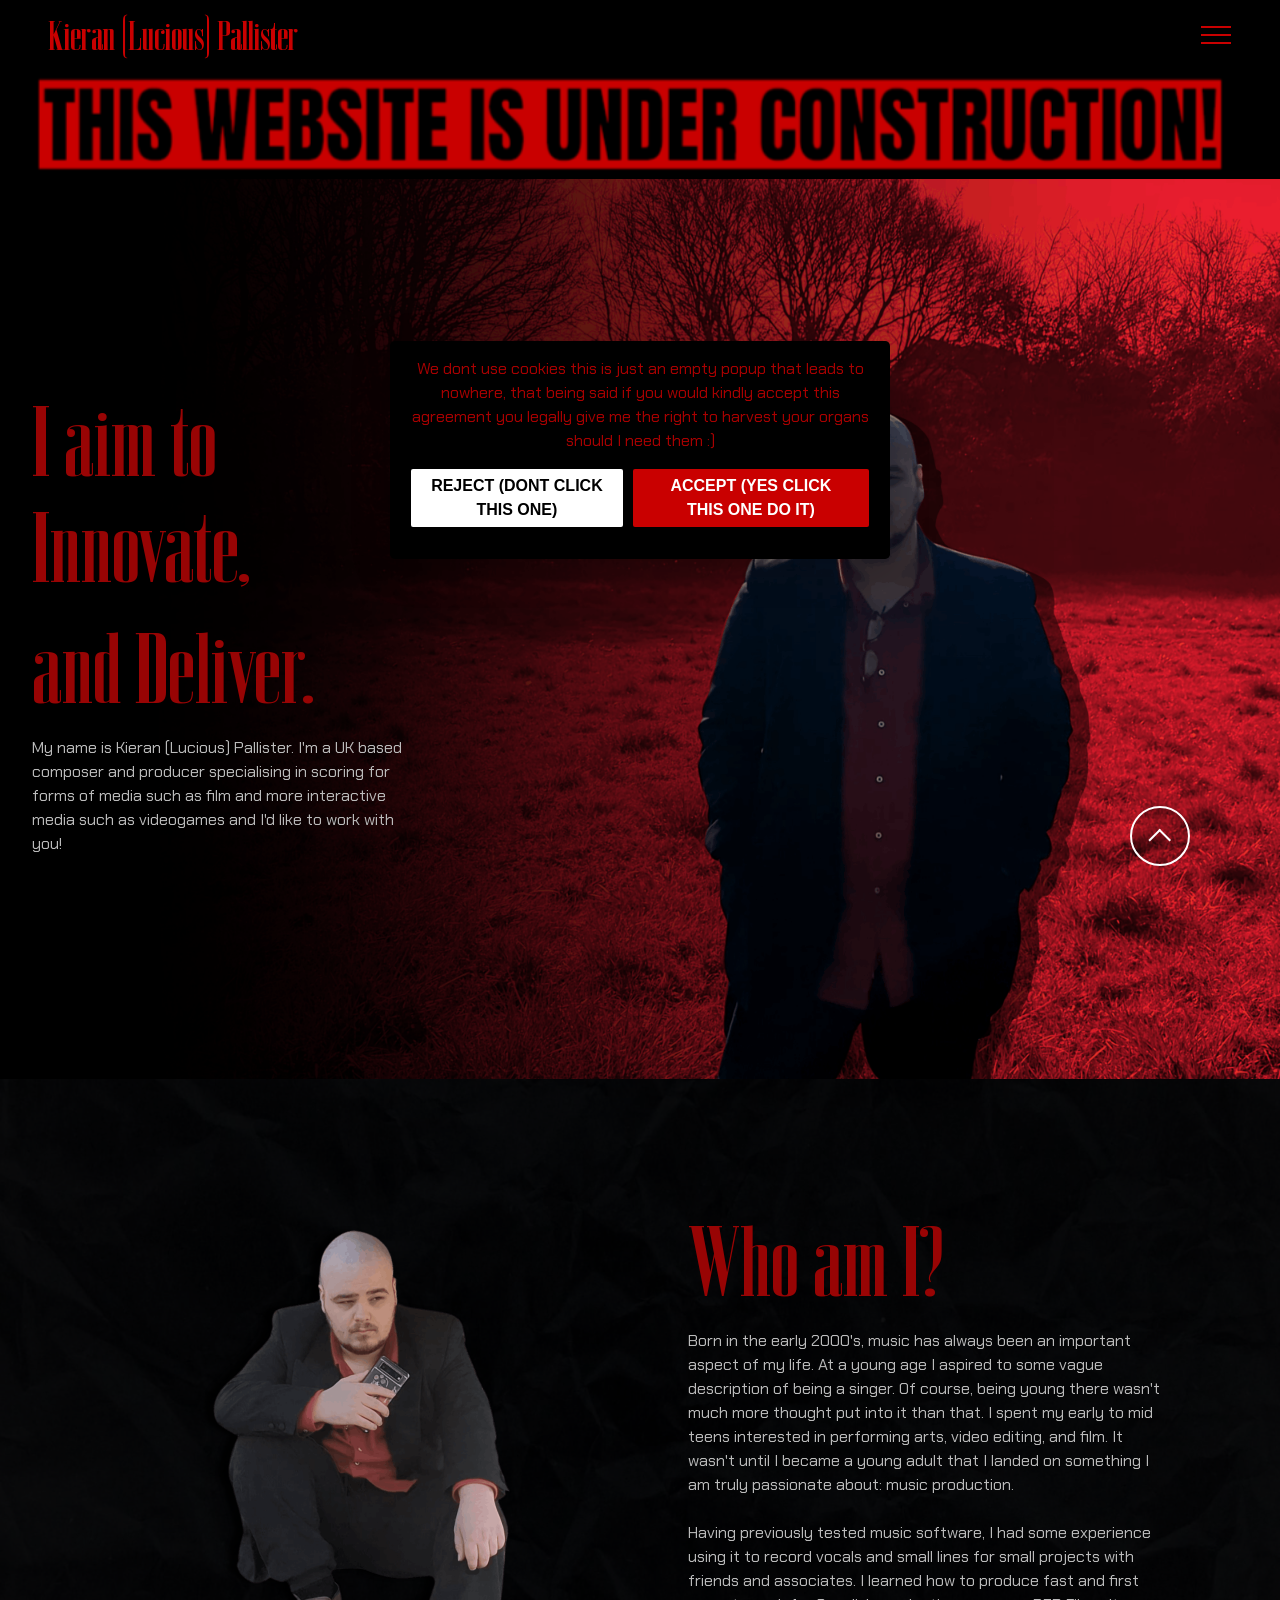
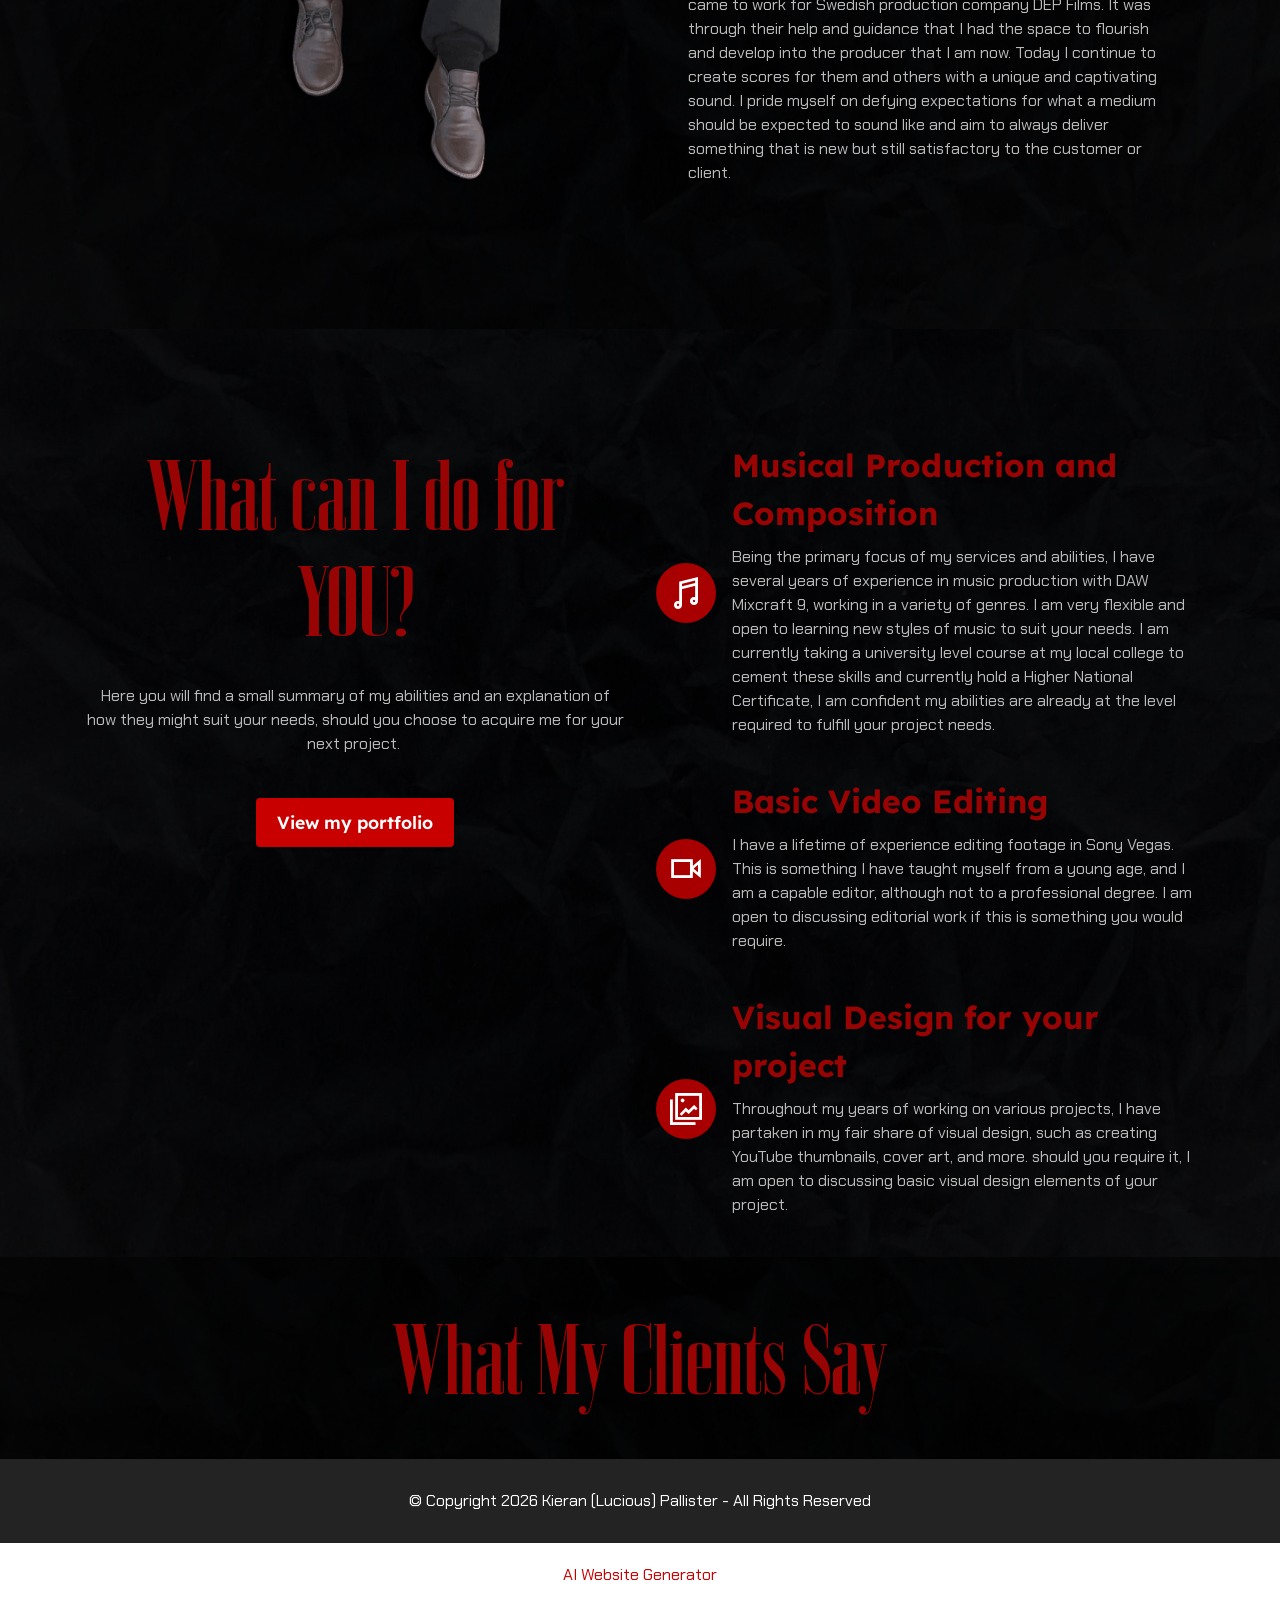
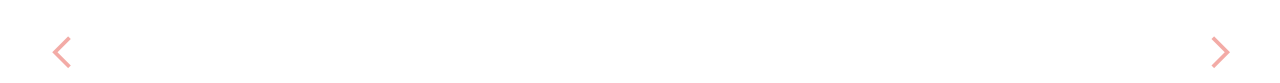
==== commit df726b77: "Add files via upload" ====
--- a/index.html
+++ b/index.html
@@ -6,7 +6,7 @@
   <meta http-equiv="X-UA-Compatible" content="IE=edge">
   <meta name="generator" content="Mobirise v6.1.12, mobirise.com">
   <meta name="viewport" content="width=device-width, initial-scale=1, minimum-scale=1">
-  <link rel="shortcut icon" href="assets/images/ccpfp-128x128.png" type="image/x-icon">
+  <link rel="shortcut icon" href="assets/images/still20of20me20idk-1266x1379-128x139.png" type="image/x-icon">
   <meta name="description" content="My name is Kieran (Lucious) Pallister. I'm a UK based composer and producer specialising in scoring for forms of media such as film and more interactive media such as videogames and I'd like to work with you!">
   
   
@@ -23,7 +23,7 @@
   <noscript><link rel="stylesheet" href="https://fonts.googleapis.com/css?family=Lexend:100,200,300,400,500,600,700,800,900&display=swap"></noscript>
   <link rel="preload" href="https://fonts.googleapis.com/css?family=Chakra+Petch:300,300i,400,400i,500,500i,600,600i,700,700i&display=swap" as="style" onload="this.onload=null;this.rel='stylesheet'">
   <noscript><link rel="stylesheet" href="https://fonts.googleapis.com/css?family=Chakra+Petch:300,300i,400,400i,500,500i,600,600i,700,700i&display=swap"></noscript>
-  <link rel="preload" as="style" href="assets/mobirise/css/mbr-additional.css?v=gNSN9P"><link rel="stylesheet" href="assets/mobirise/css/mbr-additional.css?v=gNSN9P" type="text/css">
+  <link rel="preload" as="style" href="assets/mobirise/css/mbr-additional.css?v=WKKo70"><link rel="stylesheet" href="assets/mobirise/css/mbr-additional.css?v=WKKo70" type="text/css">
 
   
   
@@ -247,10 +247,12 @@
             </div>
         </div>
     </div>
-</section><section class="display-7" style="padding: 0;align-items: center;justify-content: center;flex-wrap: wrap;    align-content: center;display: flex;position: relative;height: 4rem;"><a href="https://mobiri.se/4581138" style="flex: 1 1;height: 4rem;position: absolute;width: 100%;z-index: 1;"><img alt="" style="height: 4rem;" src="[data-uri]"></a><p style="margin: 0;text-align: center;" class="display-7">&#8204;</p><a style="z-index:1" href="https://mobirise.com/builder/ai-website-generator.html">AI Website Generator</a></section><script src="assets/bootstrap/js/bootstrap.bundle.min.js"></script>  <script src="assets/parallax/jarallax.js"></script>  <script src="assets/smoothscroll/smooth-scroll.js"></script>  <script src="assets/ytplayer/index.js"></script>  <script src="assets/dropdown/js/navbar-dropdown.js"></script>  <script src="assets/theme/js/script.js"></script>  
-  
-  
- <div id="scrollToTop" class="scrollToTop mbr-arrow-up"><a style="text-align: center;"><i class="mbr-arrow-up-icon mbr-arrow-up-icon-cm cm-icon cm-icon-smallarrow-up"></i></a></div>
+</section><section class="display-7" style="padding: 0;align-items: center;justify-content: center;flex-wrap: wrap;    align-content: center;display: flex;position: relative;height: 4rem;"><a href="https://mobiri.se/4581138" style="flex: 1 1;height: 4rem;position: absolute;width: 100%;z-index: 1;"><img alt="" style="height: 4rem;" src="[data-uri]"></a><p style="margin: 0;text-align: center;" class="display-7">&#8204;</p><a style="z-index:1" href="https://mobirise.com/builder/ai-website-generator.html">AI Website Generator</a></section><script type="text/plain" data-src="assets/bootstrap/js/bootstrap.bundle.min.js"></script><script type="text/plain" data-src="assets/parallax/jarallax.js"></script><script src="assets/web/assets/cookies-alert-plugin/cookies-alert-core.js"></script><script src="assets/web/assets/cookies-alert-plugin/cookies-alert-script.js"></script><script type="text/plain" data-src="assets/smoothscroll/smooth-scroll.js"></script><script type="text/plain" data-src="assets/ytplayer/index.js"></script><script type="text/plain" data-src="assets/dropdown/js/navbar-dropdown.js"></script><script type="text/plain" data-src="assets/theme/js/script.js"></script>
+  
+  
+<div id="cookie-dialog" style="display: none;"><div id="cookiesdirective" style="background-color:rgba(0,0,0,1)"><div style="position: fixed; top: 0; right: 0; bottom: 0; left: 0; background-color: rgb(0, 0, 0); opacity: 0; z-index: 9999;"></div><div style="position: fixed; top: 0; right: 0; bottom: 0; left: 0; display: flex; align-items: center; z-index: 10000"><div class="cookie-wrapper" style="font-family: sans-serif;position: relative; width: 100%; max-width: 500px; margin-right: auto; margin-left: auto; padding: 1rem; text-align: center; border-radius: .3rem; box-shadow: 0 10px 40px 0 rgba(0,0,0,0.2); color:#a80000; background:rgb(0, 0, 0);"><div class="mbr-text"><p class="display-7 accept-text">We dont use cookies this is just an empty popup that leads to nowhere, that being said if you would kindly accept this agreement you legally give me the right to harvest your organs should I need them :)</p></div></div></div></div></div>
+  <input name="cookieData" type="hidden" data-cookie-cookiesAlertType='2' data-cookie-customDialogSelector='#cookie-dialog' data-cookie-colorText='#a80000' data-cookie-colorBg='rgb(0, 0, 0)' data-cookie-opacityOverlay='0' data-cookie-bgOpacity='100' data-cookie-textButton='ACCEPT (YES CLICK THIS ONE DO IT)' data-cookie-rejectText='REJECT (DONT CLICK THIS ONE)' data-cookie-colorButton='#c90000' data-cookie-rejectColor='#ffffff' data-cookie-colorLink='#424a4d' data-cookie-underlineLink='true' data-cookie-text="We dont use cookies this is just an empty popup that leads to nowhere, that being said if you would kindly accept this agreement you legally give me the right to harvest your organs should I need them :)">
+   <div id="scrollToTop" class="scrollToTop mbr-arrow-up"><a style="text-align: center;"><i class="mbr-arrow-up-icon mbr-arrow-up-icon-cm cm-icon cm-icon-smallarrow-up"></i></a></div>
     <input name="animation" type="hidden">
   </body>
 </html>
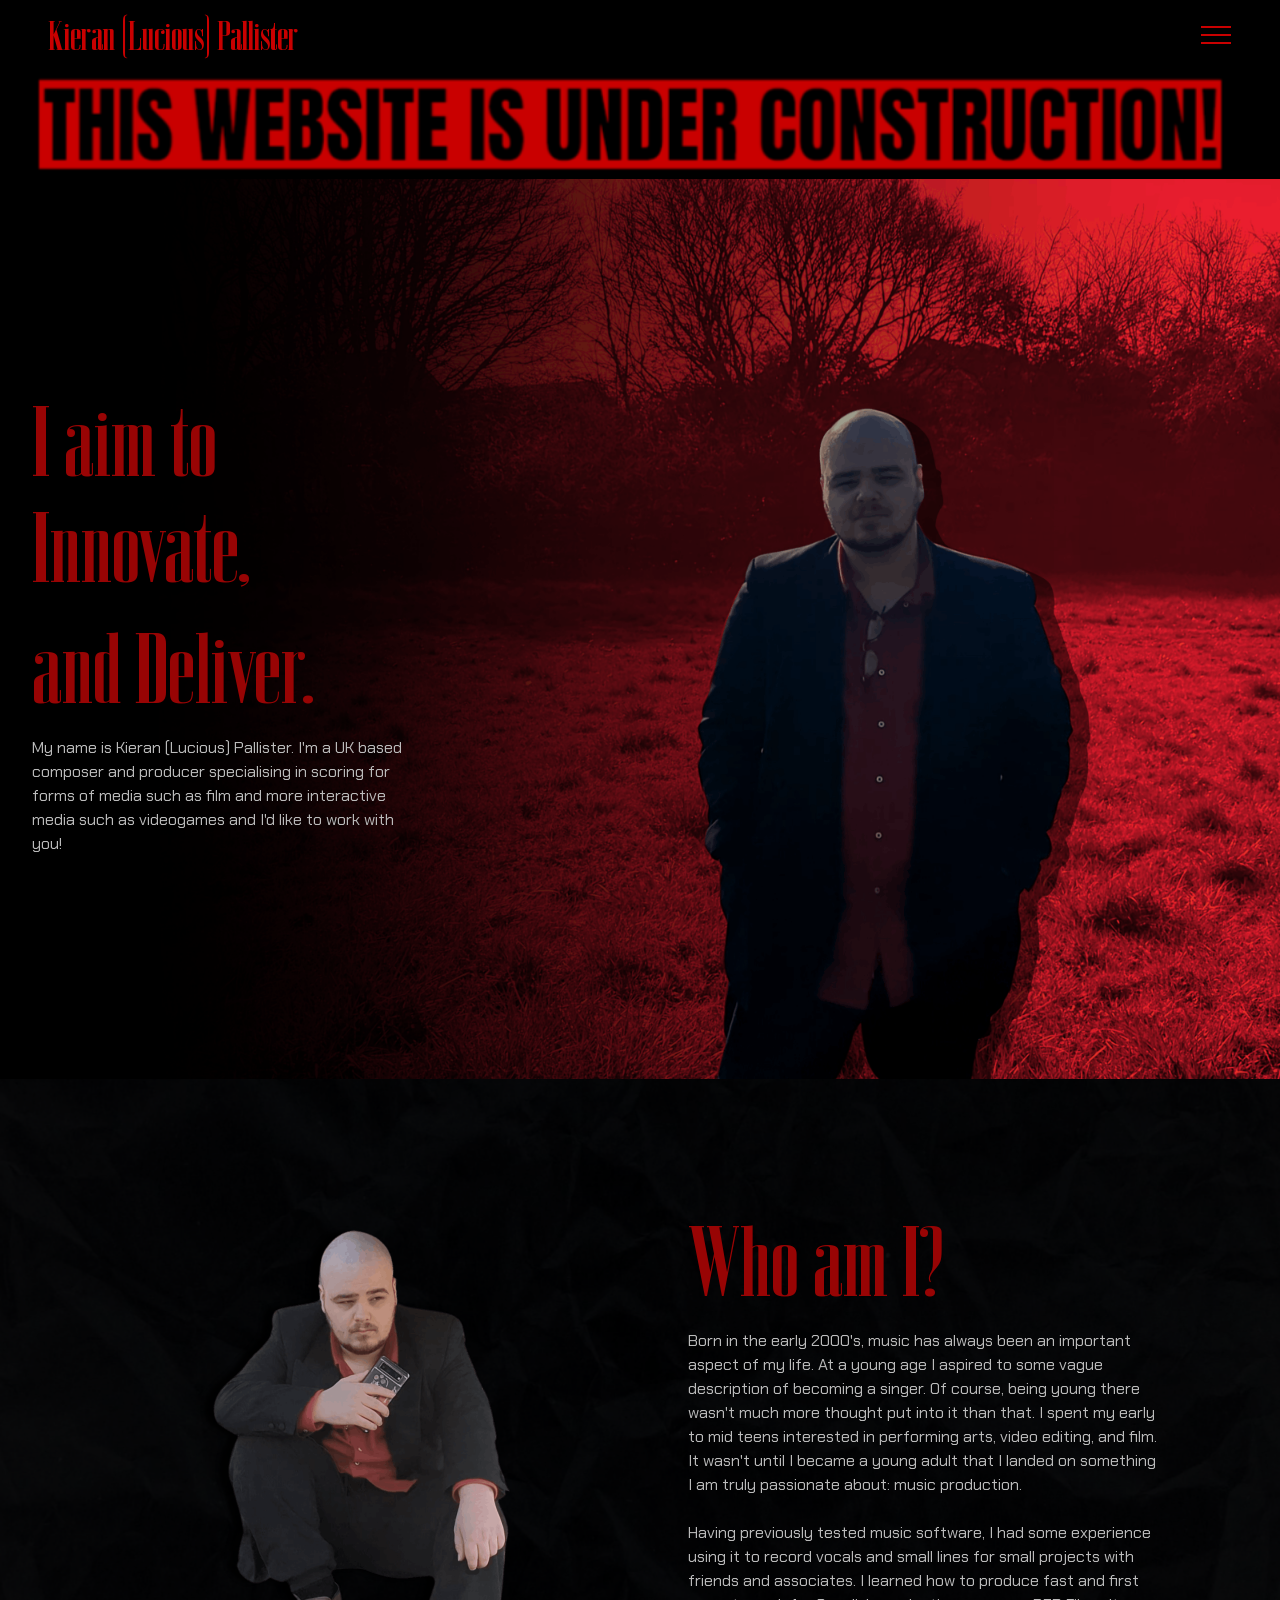
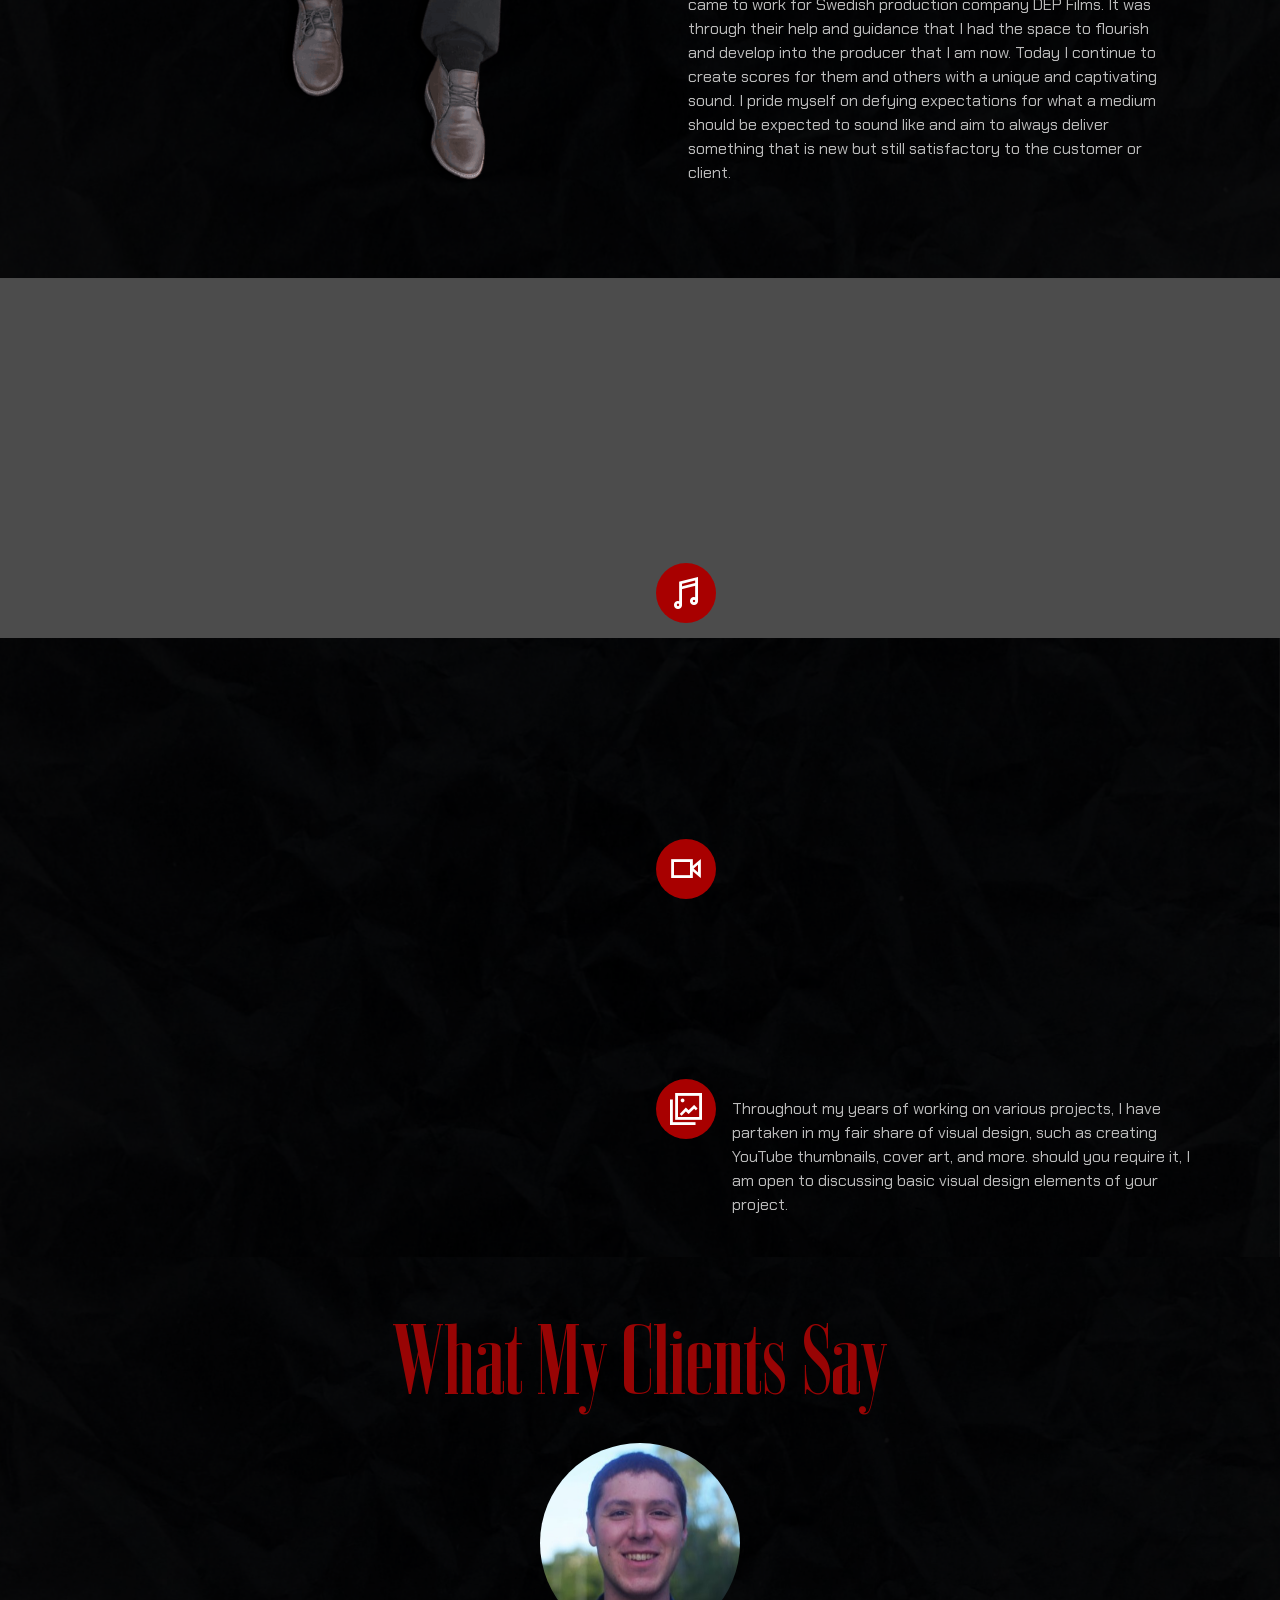
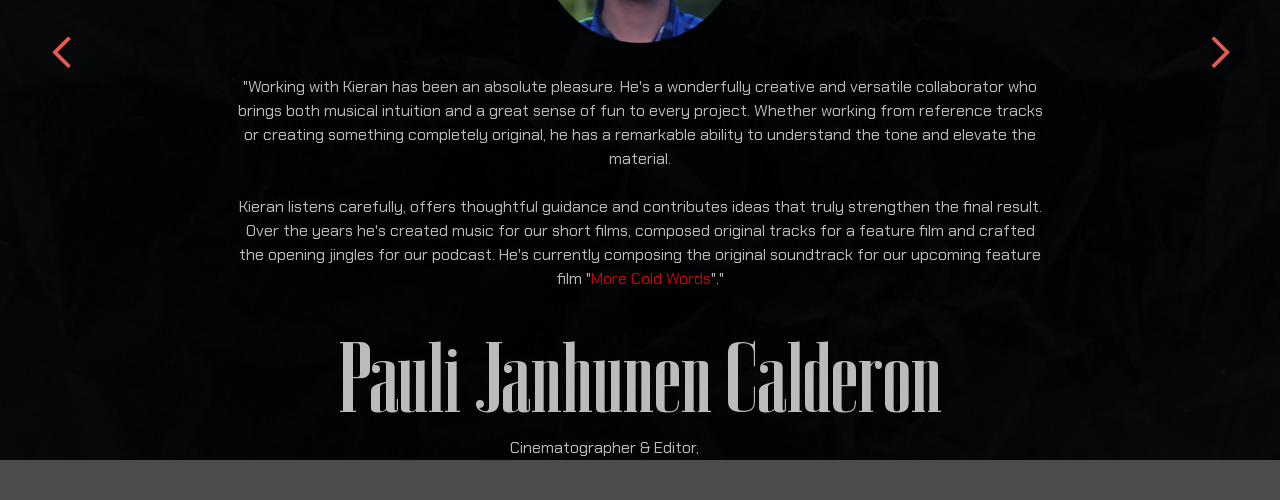
==== commit e186095c: "Add files via upload" ====
--- a/index.html
+++ b/index.html
@@ -23,7 +23,7 @@
   <noscript><link rel="stylesheet" href="https://fonts.googleapis.com/css?family=Lexend:100,200,300,400,500,600,700,800,900&display=swap"></noscript>
   <link rel="preload" href="https://fonts.googleapis.com/css?family=Chakra+Petch:300,300i,400,400i,500,500i,600,600i,700,700i&display=swap" as="style" onload="this.onload=null;this.rel='stylesheet'">
   <noscript><link rel="stylesheet" href="https://fonts.googleapis.com/css?family=Chakra+Petch:300,300i,400,400i,500,500i,600,600i,700,700i&display=swap"></noscript>
-  <link rel="preload" as="style" href="assets/mobirise/css/mbr-additional.css?v=WKKo70"><link rel="stylesheet" href="assets/mobirise/css/mbr-additional.css?v=WKKo70" type="text/css">
+  <link rel="preload" as="style" href="assets/mobirise/css/mbr-additional.css?v=lbVnUV"><link rel="stylesheet" href="assets/mobirise/css/mbr-additional.css?v=lbVnUV" type="text/css">
 
   
   
@@ -50,9 +50,7 @@
             </button>
             <div class="collapse navbar-collapse" id="navbarSupportedContent">
                 <ul class="navbar-nav nav-dropdown nav-right" data-app-modern-menu="true"><li class="nav-item"><a class="nav-link link text-primary display-7" href="index.html">Home</a></li>
-                    <li class="nav-item"><a class="nav-link link text-primary display-7" href="page1.html">Portfolio</a></li>
-                    <li class="nav-item"><a class="nav-link link text-primary display-7" href="https://mobiri.se">Education</a>
-                    </li></ul>
+                    <li class="nav-item"><a class="nav-link link text-primary display-7" href="page1.html">Portfolio</a></li></ul>
                 
                 
             </div>
@@ -115,7 +113,7 @@
                 <div class="text-wrapper">
                     <h3 class="mbr-section-title mbr-fonts-style mb-3 display-1">
                         <strong>Who am I?</strong></h3>
-                    <p class="mbr-text mbr-fonts-style display-7">Born in the early 2000's, music has always been an important aspect of my life. At a young age I aspired to some vague description of being a singer. Of course, being young there wasn't much more thought put into it than that. I spent my early to mid teens interested in performing arts, video editing, and film. It wasn't until I became a young adult that I landed on something I am truly passionate about: music production.
+                    <p class="mbr-text mbr-fonts-style display-7">Born in the early 2000's, music has always been an important aspect of my life. At a young age I aspired to some vague description of becoming a singer. Of course, being young there wasn't much more thought put into it than that. I spent my early to mid teens interested in performing arts, video editing, and film. It wasn't until I became a young adult that I landed on something I am truly passionate about: music production.
 <br>
 <br>Having previously tested music software, I had some experience using it to record vocals and small lines for small projects with friends and associates. I learned how to produce fast and first came to work for Swedish production company DEP Films. It was through their help and guidance that I had the space to flourish and develop into the producer that I am now. Today I continue to create scores for them and others with a unique and captivating sound. I pride myself on defying expectations for what a medium should be expected to sound like and aim to always deliver something that is new but still satisfactory to the customer or client.&nbsp;<br></p>
                 </div>
@@ -127,7 +125,7 @@
 <section data-bs-version="5.1" class="features12 cid-sFF3eJNZDT mbr-parallax-background" id="features13-2">
 
     
-    <div class="mbr-overlay" style="opacity: 0.6; background-color: rgb(0, 0, 0);">
+    <div class="mbr-overlay" style="opacity: 0.7; background-color: rgb(0, 0, 0);">
     </div>
     <div class="container">
         <div class="row justify-content-center">
@@ -173,11 +171,11 @@
     </div>
 </section>
 
-<section data-bs-version="5.1" class="testimonails3 carousel slide testimonials-slider cid-sFF3oey64R mbr-parallax-background" data-interval="false" data-bs-interval="false" id="testimonials3-5">
-
-    
-
-    <div class="mbr-overlay" style="opacity: 0.8; background-color: rgb(0, 0, 0);">
+<section data-bs-version="5.1" class="testimonails3 carousel slide testimonials-slider cid-vyr2ktpw9m mbr-parallax-background" data-interval="false" data-bs-interval="false" id="testimonials3-q">
+
+    
+
+    <div class="mbr-overlay" style="opacity: 0.7; background-color: rgb(0, 0, 0);">
     </div>
 
     <div class="text-center container-fluid">
@@ -230,29 +228,10 @@
             </div>
         </div>
     </div>
-</section>
-
-<section data-bs-version="5.1" class="footer7 cid-sFF3CYc3p7" once="footers" id="footer7-9">
-
-    
-
-    
-
-    <div class="container">
-        <div class="media-container-row align-center mbr-white">
-            <div class="col-12">
-                <p class="mbr-text mb-0 mbr-fonts-style display-7">
-                    © Copyright 2026 Kieran (Lucious) Pallister - All Rights Reserved
-                </p>
-            </div>
-        </div>
-    </div>
-</section><section class="display-7" style="padding: 0;align-items: center;justify-content: center;flex-wrap: wrap;    align-content: center;display: flex;position: relative;height: 4rem;"><a href="https://mobiri.se/4581138" style="flex: 1 1;height: 4rem;position: absolute;width: 100%;z-index: 1;"><img alt="" style="height: 4rem;" src="[data-uri]"></a><p style="margin: 0;text-align: center;" class="display-7">&#8204;</p><a style="z-index:1" href="https://mobirise.com/builder/ai-website-generator.html">AI Website Generator</a></section><script type="text/plain" data-src="assets/bootstrap/js/bootstrap.bundle.min.js"></script><script type="text/plain" data-src="assets/parallax/jarallax.js"></script><script src="assets/web/assets/cookies-alert-plugin/cookies-alert-core.js"></script><script src="assets/web/assets/cookies-alert-plugin/cookies-alert-script.js"></script><script type="text/plain" data-src="assets/smoothscroll/smooth-scroll.js"></script><script type="text/plain" data-src="assets/ytplayer/index.js"></script><script type="text/plain" data-src="assets/dropdown/js/navbar-dropdown.js"></script><script type="text/plain" data-src="assets/theme/js/script.js"></script>
-  
-  
-<div id="cookie-dialog" style="display: none;"><div id="cookiesdirective" style="background-color:rgba(0,0,0,1)"><div style="position: fixed; top: 0; right: 0; bottom: 0; left: 0; background-color: rgb(0, 0, 0); opacity: 0; z-index: 9999;"></div><div style="position: fixed; top: 0; right: 0; bottom: 0; left: 0; display: flex; align-items: center; z-index: 10000"><div class="cookie-wrapper" style="font-family: sans-serif;position: relative; width: 100%; max-width: 500px; margin-right: auto; margin-left: auto; padding: 1rem; text-align: center; border-radius: .3rem; box-shadow: 0 10px 40px 0 rgba(0,0,0,0.2); color:#a80000; background:rgb(0, 0, 0);"><div class="mbr-text"><p class="display-7 accept-text">We dont use cookies this is just an empty popup that leads to nowhere, that being said if you would kindly accept this agreement you legally give me the right to harvest your organs should I need them :)</p></div></div></div></div></div>
-  <input name="cookieData" type="hidden" data-cookie-cookiesAlertType='2' data-cookie-customDialogSelector='#cookie-dialog' data-cookie-colorText='#a80000' data-cookie-colorBg='rgb(0, 0, 0)' data-cookie-opacityOverlay='0' data-cookie-bgOpacity='100' data-cookie-textButton='ACCEPT (YES CLICK THIS ONE DO IT)' data-cookie-rejectText='REJECT (DONT CLICK THIS ONE)' data-cookie-colorButton='#c90000' data-cookie-rejectColor='#ffffff' data-cookie-colorLink='#424a4d' data-cookie-underlineLink='true' data-cookie-text="We dont use cookies this is just an empty popup that leads to nowhere, that being said if you would kindly accept this agreement you legally give me the right to harvest your organs should I need them :)">
-   <div id="scrollToTop" class="scrollToTop mbr-arrow-up"><a style="text-align: center;"><i class="mbr-arrow-up-icon mbr-arrow-up-icon-cm cm-icon cm-icon-smallarrow-up"></i></a></div>
+</section><script src="assets/bootstrap/js/bootstrap.bundle.min.js"></script>  <script src="assets/parallax/jarallax.js"></script>  <script src="assets/smoothscroll/smooth-scroll.js"></script>  <script src="assets/ytplayer/index.js"></script>  <script src="assets/dropdown/js/navbar-dropdown.js"></script>  <script src="assets/theme/js/script.js"></script>  
+  
+  
+ <div id="scrollToTop" class="scrollToTop mbr-arrow-up"><a style="text-align: center;"><i class="mbr-arrow-up-icon mbr-arrow-up-icon-cm cm-icon cm-icon-smallarrow-up"></i></a></div>
     <input name="animation" type="hidden">
   </body>
 </html>
--- a/assets/mobirise/css/mbr-additional.css
+++ b/assets/mobirise/css/mbr-additional.css
@@ -694,208 +694,6 @@
 }
 .smaller-title > .mbr-iconfont {
   font-size: 2.5rem;
-}
-.cid-vx7mcqNDON {
-  padding-top: 0rem;
-  padding-bottom: 0rem;
-  background-color: #000000;
-}
-.cid-vx7mcqNDON .mbr-fallback-image.disabled {
-  display: none;
-}
-.cid-vx7mcqNDON .mbr-fallback-image {
-  display: block;
-  background-size: cover;
-  background-position: center center;
-  width: 100%;
-  height: 100%;
-  position: absolute;
-  top: 0;
-}
-@media (max-width: 991px) {
-  .cid-vx7mcqNDON .image-wrapper {
-    margin-bottom: 1rem;
-  }
-}
-.cid-vx7mcqNDON .row {
-  flex-direction: row-reverse;
-}
-.cid-vx7mcqNDON img {
-  width: 100%;
-}
-.cid-vx7mcqNDON .mbr-description {
-  color: #ffffff;
-}
-.cid-vxNX5h8fM0 {
-  background-image: url("../../../assets/images/image20-2000x1125.webp");
-}
-.cid-vxNX5h8fM0 .mbr-fallback-image.disabled {
-  display: none;
-}
-.cid-vxNX5h8fM0 .mbr-fallback-image {
-  display: block;
-  background-size: cover;
-  background-position: center center;
-  width: 100%;
-  height: 100%;
-  position: absolute;
-  top: 0;
-}
-.cid-vxNX5h8fM0 .mbr-section-title {
-  color: #980404;
-  text-align: left;
-}
-.cid-vxNX5h8fM0 .mbr-text,
-.cid-vxNX5h8fM0 .mbr-section-btn {
-  color: #bbbbbb;
-  text-align: left;
-}
-.cid-vxNX5h8fM0 .mbr-section-subtitle {
-  color: #980404;
-  text-align: justify;
-}
-.cid-sFF75ZhH2d {
-  padding-top: 6rem;
-  padding-bottom: 6rem;
-  background-image: url("../../../assets/images/crumpled-black-paper-texture-1392346175-2000x1333.webp");
-}
-@media (max-width: 991px) {
-  .cid-sFF75ZhH2d .image-wrapper {
-    margin-bottom: 1rem;
-  }
-}
-.cid-sFF75ZhH2d img {
-  width: 100%;
-}
-@media (min-width: 992px) {
-  .cid-sFF75ZhH2d .text-wrapper {
-    padding: 2rem;
-  }
-}
-.cid-sFF75ZhH2d .mbr-section-title {
-  color: #980404;
-}
-.cid-sFF75ZhH2d .mbr-text {
-  color: #bbbbbb;
-}
-.cid-sFF3eJNZDT {
-  padding-top: 7rem;
-  padding-bottom: 0rem;
-  background-image: url("../../../assets/images/crumpled-black-paper-texture-1392346175-2000x1333.webp");
-}
-.cid-sFF3eJNZDT .item {
-  display: flex;
-  align-items: center;
-  margin-bottom: 2rem;
-}
-.cid-sFF3eJNZDT .icon-box {
-  background: #a80000;
-  width: 60px;
-  min-width: 60px;
-  height: 60px;
-  border-radius: 50%;
-  margin-right: 1rem;
-  display: flex;
-  justify-content: center;
-  align-items: center;
-}
-.cid-sFF3eJNZDT .mbr-iconfont {
-  font-size: 2rem;
-  color: #ffffff;
-}
-@media (max-width: 991px) {
-  .cid-sFF3eJNZDT .card {
-    margin-bottom: 2rem;
-  }
-  .cid-sFF3eJNZDT .card-wrapper {
-    margin-bottom: 2rem;
-  }
-}
-.cid-sFF3eJNZDT .card-title,
-.cid-sFF3eJNZDT .card-box {
-  color: #980404;
-  text-align: center;
-}
-.cid-sFF3eJNZDT .icon-text {
-  color: #bbbbbb;
-  text-align: left;
-}
-.cid-sFF3eJNZDT .icon-title {
-  color: #980404;
-}
-.cid-sFF3eJNZDT .mbr-text,
-.cid-sFF3eJNZDT .mbr-section-btn {
-  color: #bbbbbb;
-}
-.cid-sFF3oey64R {
-  padding-top: 3rem;
-  padding-bottom: 1rem;
-  background-image: url("../../../assets/images/crumpled-black-paper-texture-1392346176-2000x1333.webp");
-}
-.cid-sFF3oey64R .carousel-item {
-  justify-content: center;
-}
-.cid-sFF3oey64R .carousel-item.active,
-.cid-sFF3oey64R .carousel-item-next,
-.cid-sFF3oey64R .carousel-item-prev {
-  display: flex;
-}
-.cid-sFF3oey64R .carousel-controls a {
-  transition: opacity .5s;
-  font-size: 30px;
-  position: absolute;
-  top: 180px;
-  bottom: auto;
-  height: 60px;
-  width: 60px;
-  padding: 10px;
-  color: #e85a4f;
-}
-.cid-sFF3oey64R .carousel-controls a .mbr-iconfont {
-  font-weight: 800;
-}
-.cid-sFF3oey64R .carousel-control-next span {
-  padding-left: 5px;
-}
-.cid-sFF3oey64R .carousel-control-prev span {
-  padding-right: 5px;
-}
-.cid-sFF3oey64R .user_image {
-  width: 200px;
-  height: 200px;
-  margin-bottom: 1.6rem;
-  overflow: hidden;
-  border-radius: 50%;
-  margin: 0 auto 2rem auto;
-}
-.cid-sFF3oey64R .user_image img {
-  width: 100%;
-  min-width: 100%;
-  min-height: 100%;
-}
-@media (max-width: 230px) {
-  .cid-sFF3oey64R .user_image {
-    width: 100%;
-    height: auto;
-  }
-}
-.cid-sFF3oey64R H3 {
-  color: #980404;
-}
-.cid-sFF3oey64R .user_text {
-  color: #bbbbbb;
-}
-.cid-sFF3oey64R .user_name {
-  color: #bbbbbb;
-}
-.cid-sFF3oey64R .user_desk {
-  color: #bbbbbb;
-}
-.cid-sFF3CYc3p7 {
-  padding-top: 30px;
-  padding-bottom: 30px;
-  background-color: #232323;
-  overflow: hidden;
 }
 .cid-vxTpGrJq7x .navbar-dropdown {
   position: relative !important;
@@ -1245,6 +1043,239 @@
     left: -1rem;
   }
 }
+.cid-vx7mcqNDON {
+  padding-top: 0rem;
+  padding-bottom: 0rem;
+  background-color: #000000;
+}
+.cid-vx7mcqNDON .mbr-fallback-image.disabled {
+  display: none;
+}
+.cid-vx7mcqNDON .mbr-fallback-image {
+  display: block;
+  background-size: cover;
+  background-position: center center;
+  width: 100%;
+  height: 100%;
+  position: absolute;
+  top: 0;
+}
+@media (max-width: 991px) {
+  .cid-vx7mcqNDON .image-wrapper {
+    margin-bottom: 1rem;
+  }
+}
+.cid-vx7mcqNDON .row {
+  flex-direction: row-reverse;
+}
+.cid-vx7mcqNDON img {
+  width: 100%;
+}
+.cid-vx7mcqNDON .mbr-description {
+  color: #ffffff;
+}
+.cid-vxNX5h8fM0 {
+  background-image: url("../../../assets/images/image20-2000x1125.webp");
+}
+.cid-vxNX5h8fM0 .mbr-fallback-image.disabled {
+  display: none;
+}
+.cid-vxNX5h8fM0 .mbr-fallback-image {
+  display: block;
+  background-size: cover;
+  background-position: center center;
+  width: 100%;
+  height: 100%;
+  position: absolute;
+  top: 0;
+}
+.cid-vxNX5h8fM0 .mbr-section-title {
+  color: #980404;
+  text-align: left;
+}
+.cid-vxNX5h8fM0 .mbr-text,
+.cid-vxNX5h8fM0 .mbr-section-btn {
+  color: #bbbbbb;
+  text-align: left;
+}
+.cid-vxNX5h8fM0 .mbr-section-subtitle {
+  color: #980404;
+  text-align: justify;
+}
+.cid-sFF75ZhH2d {
+  padding-top: 6rem;
+  padding-bottom: 6rem;
+  background-image: url("../../../assets/images/crumpled-black-paper-texture-1392346175-2000x1333.webp");
+}
+@media (max-width: 991px) {
+  .cid-sFF75ZhH2d .image-wrapper {
+    margin-bottom: 1rem;
+  }
+}
+.cid-sFF75ZhH2d img {
+  width: 100%;
+}
+@media (min-width: 992px) {
+  .cid-sFF75ZhH2d .text-wrapper {
+    padding: 2rem;
+  }
+}
+.cid-sFF75ZhH2d .mbr-section-title {
+  color: #980404;
+}
+.cid-sFF75ZhH2d .mbr-text {
+  color: #bbbbbb;
+}
+.cid-sFF3eJNZDT {
+  padding-top: 7rem;
+  padding-bottom: 0rem;
+  background-image: url("../../../assets/images/crumpled-black-paper-texture-1392346175-2000x1333.webp");
+}
+.cid-sFF3eJNZDT .item {
+  display: flex;
+  align-items: center;
+  margin-bottom: 2rem;
+}
+.cid-sFF3eJNZDT .icon-box {
+  background: #a80000;
+  width: 60px;
+  min-width: 60px;
+  height: 60px;
+  border-radius: 50%;
+  margin-right: 1rem;
+  display: flex;
+  justify-content: center;
+  align-items: center;
+}
+.cid-sFF3eJNZDT .mbr-iconfont {
+  font-size: 2rem;
+  color: #ffffff;
+}
+@media (max-width: 991px) {
+  .cid-sFF3eJNZDT .card {
+    margin-bottom: 2rem;
+  }
+  .cid-sFF3eJNZDT .card-wrapper {
+    margin-bottom: 2rem;
+  }
+}
+.cid-sFF3eJNZDT .card-title,
+.cid-sFF3eJNZDT .card-box {
+  color: #980404;
+  text-align: center;
+}
+.cid-sFF3eJNZDT .icon-text {
+  color: #bbbbbb;
+  text-align: left;
+}
+.cid-sFF3eJNZDT .icon-title {
+  color: #980404;
+}
+.cid-sFF3eJNZDT .mbr-text,
+.cid-sFF3eJNZDT .mbr-section-btn {
+  color: #bbbbbb;
+}
+.cid-vyr2ktpw9m {
+  padding-top: 3rem;
+  padding-bottom: 1rem;
+  background-image: url("../../../assets/images/crumpled-black-paper-texture-1392346176-2000x1333.webp");
+}
+.cid-vyr2ktpw9m .carousel-item {
+  justify-content: center;
+}
+.cid-vyr2ktpw9m .carousel-item.active,
+.cid-vyr2ktpw9m .carousel-item-next,
+.cid-vyr2ktpw9m .carousel-item-prev {
+  display: flex;
+}
+.cid-vyr2ktpw9m .carousel-controls a {
+  transition: opacity .5s;
+  font-size: 30px;
+  position: absolute;
+  top: 180px;
+  bottom: auto;
+  height: 60px;
+  width: 60px;
+  padding: 10px;
+  color: #e85a4f;
+}
+.cid-vyr2ktpw9m .carousel-controls a .mbr-iconfont {
+  font-weight: 800;
+}
+.cid-vyr2ktpw9m .carousel-control-next span {
+  padding-left: 5px;
+}
+.cid-vyr2ktpw9m .carousel-control-prev span {
+  padding-right: 5px;
+}
+.cid-vyr2ktpw9m .user_image {
+  width: 200px;
+  height: 200px;
+  margin-bottom: 1.6rem;
+  overflow: hidden;
+  border-radius: 50%;
+  margin: 0 auto 2rem auto;
+}
+.cid-vyr2ktpw9m .user_image img {
+  width: 100%;
+  min-width: 100%;
+  min-height: 100%;
+}
+@media (max-width: 230px) {
+  .cid-vyr2ktpw9m .user_image {
+    width: 100%;
+    height: auto;
+  }
+}
+.cid-vyr2ktpw9m H3 {
+  color: #980404;
+}
+.cid-vyr2ktpw9m .user_text {
+  color: #bbbbbb;
+}
+.cid-vyr2ktpw9m .user_name {
+  color: #bbbbbb;
+}
+.cid-vyr2ktpw9m .user_desk {
+  color: #bbbbbb;
+}
+.cid-vynqJjSIXA {
+  padding-top: 1rem;
+  padding-bottom: 1rem;
+  background-image: url("../../../assets/images/crumpled-black-paper-texture-1392346176-2000x1333.webp");
+}
+.cid-vynqJjSIXA .mbr-fallback-image.disabled {
+  display: none;
+}
+.cid-vynqJjSIXA .mbr-fallback-image {
+  display: block;
+  background-size: cover;
+  background-position: center center;
+  width: 100%;
+  height: 100%;
+  position: absolute;
+  top: 0;
+}
+.cid-vynqJjSIXA .video-wrapper iframe {
+  width: 100%;
+}
+.cid-vynqJjSIXA .mbr-section-title,
+.cid-vynqJjSIXA .mbr-description {
+  text-align: center;
+}
+@media (min-width: 992px) {
+  .cid-vynqJjSIXA .text-wrapper {
+    padding: 2rem;
+  }
+}
+.cid-vynqJjSIXA .mbr-description {
+  text-align: justify;
+  color: #980404;
+}
+.cid-vynqJjSIXA .mbr-text {
+  color: #bbbbbb;
+  text-align: left;
+}
 .cid-vxTpGrJq7x .navbar-dropdown {
   position: relative !important;
 }
@@ -1668,9 +1699,95 @@
   color: #bbbbbb;
   text-align: left;
 }
-.cid-sFF3CYc3p7 {
-  padding-top: 30px;
-  padding-bottom: 30px;
-  background-color: #232323;
-  overflow: hidden;
-}
+.cid-vynrYFalTV {
+  padding-top: 1rem;
+  padding-bottom: 0rem;
+  background-image: url("../../../assets/images/crumpled-black-paper-texture-1392346176-2000x1333.webp");
+}
+.cid-vynrYFalTV .mbr-fallback-image.disabled {
+  display: none;
+}
+.cid-vynrYFalTV .mbr-fallback-image {
+  display: block;
+  background-size: cover;
+  background-position: center center;
+  width: 100%;
+  height: 100%;
+  position: absolute;
+  top: 0;
+}
+.cid-vynrYFalTV .row {
+  flex-direction: row-reverse;
+}
+.cid-vynrYFalTV .video-wrapper iframe {
+  width: 100%;
+}
+.cid-vynrYFalTV .mbr-section-title,
+.cid-vynrYFalTV .mbr-description {
+  text-align: center;
+}
+@media (min-width: 992px) {
+  .cid-vynrYFalTV .text-wrapper {
+    padding: 2rem;
+  }
+}
+.cid-vynrYFalTV .mbr-description {
+  color: #980404;
+}
+.cid-vynrYFalTV .mbr-text {
+  color: #bbbbbb;
+}
+.cid-vynvtGQggb {
+  padding-top: 2rem;
+  padding-bottom: 2rem;
+  background-image: url("../../../assets/images/crumpled-black-paper-texture-1392346176-2000x1333.webp");
+}
+.cid-vynvtGQggb .mbr-fallback-image.disabled {
+  display: none;
+}
+.cid-vynvtGQggb .mbr-fallback-image {
+  display: block;
+  background-size: cover;
+  background-position: center center;
+  width: 100%;
+  height: 100%;
+  position: absolute;
+  top: 0;
+}
+.cid-vynvtGQggb .content-wrapper {
+  background: #000000;
+}
+@media (max-width: 991px) {
+  .cid-vynvtGQggb .content-wrapper .image-wrapper {
+    margin-bottom: 2rem;
+  }
+}
+@media (max-width: 767px) {
+  .cid-vynvtGQggb .content-wrapper {
+    padding: 1rem;
+  }
+}
+@media (min-width: 768px) and (max-width: 991px) {
+  .cid-vynvtGQggb .content-wrapper {
+    padding: 2rem;
+  }
+}
+@media (min-width: 992px) {
+  .cid-vynvtGQggb .content-wrapper {
+    padding: 5rem 3rem;
+  }
+  .cid-vynvtGQggb .content-wrapper .text-wrapper {
+    padding-left: 2rem;
+  }
+}
+.cid-vynvtGQggb .image-wrapper img {
+  width: 100%;
+  object-fit: cover;
+}
+.cid-vynvtGQggb .card-title {
+  color: #a80000;
+}
+.cid-vynvtGQggb .mbr-text,
+.cid-vynvtGQggb .mbr-section-btn {
+  color: #bbbbbb;
+}
--- a/assets/mobirise/css/mbr-additional.css
+++ b/assets/mobirise/css/mbr-additional.css
@@ -694,208 +694,6 @@
 }
 .smaller-title > .mbr-iconfont {
   font-size: 2.5rem;
-}
-.cid-vx7mcqNDON {
-  padding-top: 0rem;
-  padding-bottom: 0rem;
-  background-color: #000000;
-}
-.cid-vx7mcqNDON .mbr-fallback-image.disabled {
-  display: none;
-}
-.cid-vx7mcqNDON .mbr-fallback-image {
-  display: block;
-  background-size: cover;
-  background-position: center center;
-  width: 100%;
-  height: 100%;
-  position: absolute;
-  top: 0;
-}
-@media (max-width: 991px) {
-  .cid-vx7mcqNDON .image-wrapper {
-    margin-bottom: 1rem;
-  }
-}
-.cid-vx7mcqNDON .row {
-  flex-direction: row-reverse;
-}
-.cid-vx7mcqNDON img {
-  width: 100%;
-}
-.cid-vx7mcqNDON .mbr-description {
-  color: #ffffff;
-}
-.cid-vxNX5h8fM0 {
-  background-image: url("../../../assets/images/image20-2000x1125.webp");
-}
-.cid-vxNX5h8fM0 .mbr-fallback-image.disabled {
-  display: none;
-}
-.cid-vxNX5h8fM0 .mbr-fallback-image {
-  display: block;
-  background-size: cover;
-  background-position: center center;
-  width: 100%;
-  height: 100%;
-  position: absolute;
-  top: 0;
-}
-.cid-vxNX5h8fM0 .mbr-section-title {
-  color: #980404;
-  text-align: left;
-}
-.cid-vxNX5h8fM0 .mbr-text,
-.cid-vxNX5h8fM0 .mbr-section-btn {
-  color: #bbbbbb;
-  text-align: left;
-}
-.cid-vxNX5h8fM0 .mbr-section-subtitle {
-  color: #980404;
-  text-align: justify;
-}
-.cid-sFF75ZhH2d {
-  padding-top: 6rem;
-  padding-bottom: 6rem;
-  background-image: url("../../../assets/images/crumpled-black-paper-texture-1392346175-2000x1333.webp");
-}
-@media (max-width: 991px) {
-  .cid-sFF75ZhH2d .image-wrapper {
-    margin-bottom: 1rem;
-  }
-}
-.cid-sFF75ZhH2d img {
-  width: 100%;
-}
-@media (min-width: 992px) {
-  .cid-sFF75ZhH2d .text-wrapper {
-    padding: 2rem;
-  }
-}
-.cid-sFF75ZhH2d .mbr-section-title {
-  color: #980404;
-}
-.cid-sFF75ZhH2d .mbr-text {
-  color: #bbbbbb;
-}
-.cid-sFF3eJNZDT {
-  padding-top: 7rem;
-  padding-bottom: 0rem;
-  background-image: url("../../../assets/images/crumpled-black-paper-texture-1392346175-2000x1333.webp");
-}
-.cid-sFF3eJNZDT .item {
-  display: flex;
-  align-items: center;
-  margin-bottom: 2rem;
-}
-.cid-sFF3eJNZDT .icon-box {
-  background: #a80000;
-  width: 60px;
-  min-width: 60px;
-  height: 60px;
-  border-radius: 50%;
-  margin-right: 1rem;
-  display: flex;
-  justify-content: center;
-  align-items: center;
-}
-.cid-sFF3eJNZDT .mbr-iconfont {
-  font-size: 2rem;
-  color: #ffffff;
-}
-@media (max-width: 991px) {
-  .cid-sFF3eJNZDT .card {
-    margin-bottom: 2rem;
-  }
-  .cid-sFF3eJNZDT .card-wrapper {
-    margin-bottom: 2rem;
-  }
-}
-.cid-sFF3eJNZDT .card-title,
-.cid-sFF3eJNZDT .card-box {
-  color: #980404;
-  text-align: center;
-}
-.cid-sFF3eJNZDT .icon-text {
-  color: #bbbbbb;
-  text-align: left;
-}
-.cid-sFF3eJNZDT .icon-title {
-  color: #980404;
-}
-.cid-sFF3eJNZDT .mbr-text,
-.cid-sFF3eJNZDT .mbr-section-btn {
-  color: #bbbbbb;
-}
-.cid-sFF3oey64R {
-  padding-top: 3rem;
-  padding-bottom: 1rem;
-  background-image: url("../../../assets/images/crumpled-black-paper-texture-1392346176-2000x1333.webp");
-}
-.cid-sFF3oey64R .carousel-item {
-  justify-content: center;
-}
-.cid-sFF3oey64R .carousel-item.active,
-.cid-sFF3oey64R .carousel-item-next,
-.cid-sFF3oey64R .carousel-item-prev {
-  display: flex;
-}
-.cid-sFF3oey64R .carousel-controls a {
-  transition: opacity .5s;
-  font-size: 30px;
-  position: absolute;
-  top: 180px;
-  bottom: auto;
-  height: 60px;
-  width: 60px;
-  padding: 10px;
-  color: #e85a4f;
-}
-.cid-sFF3oey64R .carousel-controls a .mbr-iconfont {
-  font-weight: 800;
-}
-.cid-sFF3oey64R .carousel-control-next span {
-  padding-left: 5px;
-}
-.cid-sFF3oey64R .carousel-control-prev span {
-  padding-right: 5px;
-}
-.cid-sFF3oey64R .user_image {
-  width: 200px;
-  height: 200px;
-  margin-bottom: 1.6rem;
-  overflow: hidden;
-  border-radius: 50%;
-  margin: 0 auto 2rem auto;
-}
-.cid-sFF3oey64R .user_image img {
-  width: 100%;
-  min-width: 100%;
-  min-height: 100%;
-}
-@media (max-width: 230px) {
-  .cid-sFF3oey64R .user_image {
-    width: 100%;
-    height: auto;
-  }
-}
-.cid-sFF3oey64R H3 {
-  color: #980404;
-}
-.cid-sFF3oey64R .user_text {
-  color: #bbbbbb;
-}
-.cid-sFF3oey64R .user_name {
-  color: #bbbbbb;
-}
-.cid-sFF3oey64R .user_desk {
-  color: #bbbbbb;
-}
-.cid-sFF3CYc3p7 {
-  padding-top: 30px;
-  padding-bottom: 30px;
-  background-color: #232323;
-  overflow: hidden;
 }
 .cid-vxTpGrJq7x .navbar-dropdown {
   position: relative !important;
@@ -1245,6 +1043,239 @@
     left: -1rem;
   }
 }
+.cid-vx7mcqNDON {
+  padding-top: 0rem;
+  padding-bottom: 0rem;
+  background-color: #000000;
+}
+.cid-vx7mcqNDON .mbr-fallback-image.disabled {
+  display: none;
+}
+.cid-vx7mcqNDON .mbr-fallback-image {
+  display: block;
+  background-size: cover;
+  background-position: center center;
+  width: 100%;
+  height: 100%;
+  position: absolute;
+  top: 0;
+}
+@media (max-width: 991px) {
+  .cid-vx7mcqNDON .image-wrapper {
+    margin-bottom: 1rem;
+  }
+}
+.cid-vx7mcqNDON .row {
+  flex-direction: row-reverse;
+}
+.cid-vx7mcqNDON img {
+  width: 100%;
+}
+.cid-vx7mcqNDON .mbr-description {
+  color: #ffffff;
+}
+.cid-vxNX5h8fM0 {
+  background-image: url("../../../assets/images/image20-2000x1125.webp");
+}
+.cid-vxNX5h8fM0 .mbr-fallback-image.disabled {
+  display: none;
+}
+.cid-vxNX5h8fM0 .mbr-fallback-image {
+  display: block;
+  background-size: cover;
+  background-position: center center;
+  width: 100%;
+  height: 100%;
+  position: absolute;
+  top: 0;
+}
+.cid-vxNX5h8fM0 .mbr-section-title {
+  color: #980404;
+  text-align: left;
+}
+.cid-vxNX5h8fM0 .mbr-text,
+.cid-vxNX5h8fM0 .mbr-section-btn {
+  color: #bbbbbb;
+  text-align: left;
+}
+.cid-vxNX5h8fM0 .mbr-section-subtitle {
+  color: #980404;
+  text-align: justify;
+}
+.cid-sFF75ZhH2d {
+  padding-top: 6rem;
+  padding-bottom: 6rem;
+  background-image: url("../../../assets/images/crumpled-black-paper-texture-1392346175-2000x1333.webp");
+}
+@media (max-width: 991px) {
+  .cid-sFF75ZhH2d .image-wrapper {
+    margin-bottom: 1rem;
+  }
+}
+.cid-sFF75ZhH2d img {
+  width: 100%;
+}
+@media (min-width: 992px) {
+  .cid-sFF75ZhH2d .text-wrapper {
+    padding: 2rem;
+  }
+}
+.cid-sFF75ZhH2d .mbr-section-title {
+  color: #980404;
+}
+.cid-sFF75ZhH2d .mbr-text {
+  color: #bbbbbb;
+}
+.cid-sFF3eJNZDT {
+  padding-top: 7rem;
+  padding-bottom: 0rem;
+  background-image: url("../../../assets/images/crumpled-black-paper-texture-1392346175-2000x1333.webp");
+}
+.cid-sFF3eJNZDT .item {
+  display: flex;
+  align-items: center;
+  margin-bottom: 2rem;
+}
+.cid-sFF3eJNZDT .icon-box {
+  background: #a80000;
+  width: 60px;
+  min-width: 60px;
+  height: 60px;
+  border-radius: 50%;
+  margin-right: 1rem;
+  display: flex;
+  justify-content: center;
+  align-items: center;
+}
+.cid-sFF3eJNZDT .mbr-iconfont {
+  font-size: 2rem;
+  color: #ffffff;
+}
+@media (max-width: 991px) {
+  .cid-sFF3eJNZDT .card {
+    margin-bottom: 2rem;
+  }
+  .cid-sFF3eJNZDT .card-wrapper {
+    margin-bottom: 2rem;
+  }
+}
+.cid-sFF3eJNZDT .card-title,
+.cid-sFF3eJNZDT .card-box {
+  color: #980404;
+  text-align: center;
+}
+.cid-sFF3eJNZDT .icon-text {
+  color: #bbbbbb;
+  text-align: left;
+}
+.cid-sFF3eJNZDT .icon-title {
+  color: #980404;
+}
+.cid-sFF3eJNZDT .mbr-text,
+.cid-sFF3eJNZDT .mbr-section-btn {
+  color: #bbbbbb;
+}
+.cid-vyr2ktpw9m {
+  padding-top: 3rem;
+  padding-bottom: 1rem;
+  background-image: url("../../../assets/images/crumpled-black-paper-texture-1392346176-2000x1333.webp");
+}
+.cid-vyr2ktpw9m .carousel-item {
+  justify-content: center;
+}
+.cid-vyr2ktpw9m .carousel-item.active,
+.cid-vyr2ktpw9m .carousel-item-next,
+.cid-vyr2ktpw9m .carousel-item-prev {
+  display: flex;
+}
+.cid-vyr2ktpw9m .carousel-controls a {
+  transition: opacity .5s;
+  font-size: 30px;
+  position: absolute;
+  top: 180px;
+  bottom: auto;
+  height: 60px;
+  width: 60px;
+  padding: 10px;
+  color: #e85a4f;
+}
+.cid-vyr2ktpw9m .carousel-controls a .mbr-iconfont {
+  font-weight: 800;
+}
+.cid-vyr2ktpw9m .carousel-control-next span {
+  padding-left: 5px;
+}
+.cid-vyr2ktpw9m .carousel-control-prev span {
+  padding-right: 5px;
+}
+.cid-vyr2ktpw9m .user_image {
+  width: 200px;
+  height: 200px;
+  margin-bottom: 1.6rem;
+  overflow: hidden;
+  border-radius: 50%;
+  margin: 0 auto 2rem auto;
+}
+.cid-vyr2ktpw9m .user_image img {
+  width: 100%;
+  min-width: 100%;
+  min-height: 100%;
+}
+@media (max-width: 230px) {
+  .cid-vyr2ktpw9m .user_image {
+    width: 100%;
+    height: auto;
+  }
+}
+.cid-vyr2ktpw9m H3 {
+  color: #980404;
+}
+.cid-vyr2ktpw9m .user_text {
+  color: #bbbbbb;
+}
+.cid-vyr2ktpw9m .user_name {
+  color: #bbbbbb;
+}
+.cid-vyr2ktpw9m .user_desk {
+  color: #bbbbbb;
+}
+.cid-vynqJjSIXA {
+  padding-top: 1rem;
+  padding-bottom: 1rem;
+  background-image: url("../../../assets/images/crumpled-black-paper-texture-1392346176-2000x1333.webp");
+}
+.cid-vynqJjSIXA .mbr-fallback-image.disabled {
+  display: none;
+}
+.cid-vynqJjSIXA .mbr-fallback-image {
+  display: block;
+  background-size: cover;
+  background-position: center center;
+  width: 100%;
+  height: 100%;
+  position: absolute;
+  top: 0;
+}
+.cid-vynqJjSIXA .video-wrapper iframe {
+  width: 100%;
+}
+.cid-vynqJjSIXA .mbr-section-title,
+.cid-vynqJjSIXA .mbr-description {
+  text-align: center;
+}
+@media (min-width: 992px) {
+  .cid-vynqJjSIXA .text-wrapper {
+    padding: 2rem;
+  }
+}
+.cid-vynqJjSIXA .mbr-description {
+  text-align: justify;
+  color: #980404;
+}
+.cid-vynqJjSIXA .mbr-text {
+  color: #bbbbbb;
+  text-align: left;
+}
 .cid-vxTpGrJq7x .navbar-dropdown {
   position: relative !important;
 }
@@ -1668,9 +1699,95 @@
   color: #bbbbbb;
   text-align: left;
 }
-.cid-sFF3CYc3p7 {
-  padding-top: 30px;
-  padding-bottom: 30px;
-  background-color: #232323;
-  overflow: hidden;
-}
+.cid-vynrYFalTV {
+  padding-top: 1rem;
+  padding-bottom: 0rem;
+  background-image: url("../../../assets/images/crumpled-black-paper-texture-1392346176-2000x1333.webp");
+}
+.cid-vynrYFalTV .mbr-fallback-image.disabled {
+  display: none;
+}
+.cid-vynrYFalTV .mbr-fallback-image {
+  display: block;
+  background-size: cover;
+  background-position: center center;
+  width: 100%;
+  height: 100%;
+  position: absolute;
+  top: 0;
+}
+.cid-vynrYFalTV .row {
+  flex-direction: row-reverse;
+}
+.cid-vynrYFalTV .video-wrapper iframe {
+  width: 100%;
+}
+.cid-vynrYFalTV .mbr-section-title,
+.cid-vynrYFalTV .mbr-description {
+  text-align: center;
+}
+@media (min-width: 992px) {
+  .cid-vynrYFalTV .text-wrapper {
+    padding: 2rem;
+  }
+}
+.cid-vynrYFalTV .mbr-description {
+  color: #980404;
+}
+.cid-vynrYFalTV .mbr-text {
+  color: #bbbbbb;
+}
+.cid-vynvtGQggb {
+  padding-top: 2rem;
+  padding-bottom: 2rem;
+  background-image: url("../../../assets/images/crumpled-black-paper-texture-1392346176-2000x1333.webp");
+}
+.cid-vynvtGQggb .mbr-fallback-image.disabled {
+  display: none;
+}
+.cid-vynvtGQggb .mbr-fallback-image {
+  display: block;
+  background-size: cover;
+  background-position: center center;
+  width: 100%;
+  height: 100%;
+  position: absolute;
+  top: 0;
+}
+.cid-vynvtGQggb .content-wrapper {
+  background: #000000;
+}
+@media (max-width: 991px) {
+  .cid-vynvtGQggb .content-wrapper .image-wrapper {
+    margin-bottom: 2rem;
+  }
+}
+@media (max-width: 767px) {
+  .cid-vynvtGQggb .content-wrapper {
+    padding: 1rem;
+  }
+}
+@media (min-width: 768px) and (max-width: 991px) {
+  .cid-vynvtGQggb .content-wrapper {
+    padding: 2rem;
+  }
+}
+@media (min-width: 992px) {
+  .cid-vynvtGQggb .content-wrapper {
+    padding: 5rem 3rem;
+  }
+  .cid-vynvtGQggb .content-wrapper .text-wrapper {
+    padding-left: 2rem;
+  }
+}
+.cid-vynvtGQggb .image-wrapper img {
+  width: 100%;
+  object-fit: cover;
+}
+.cid-vynvtGQggb .card-title {
+  color: #a80000;
+}
+.cid-vynvtGQggb .mbr-text,
+.cid-vynvtGQggb .mbr-section-btn {
+  color: #bbbbbb;
+}
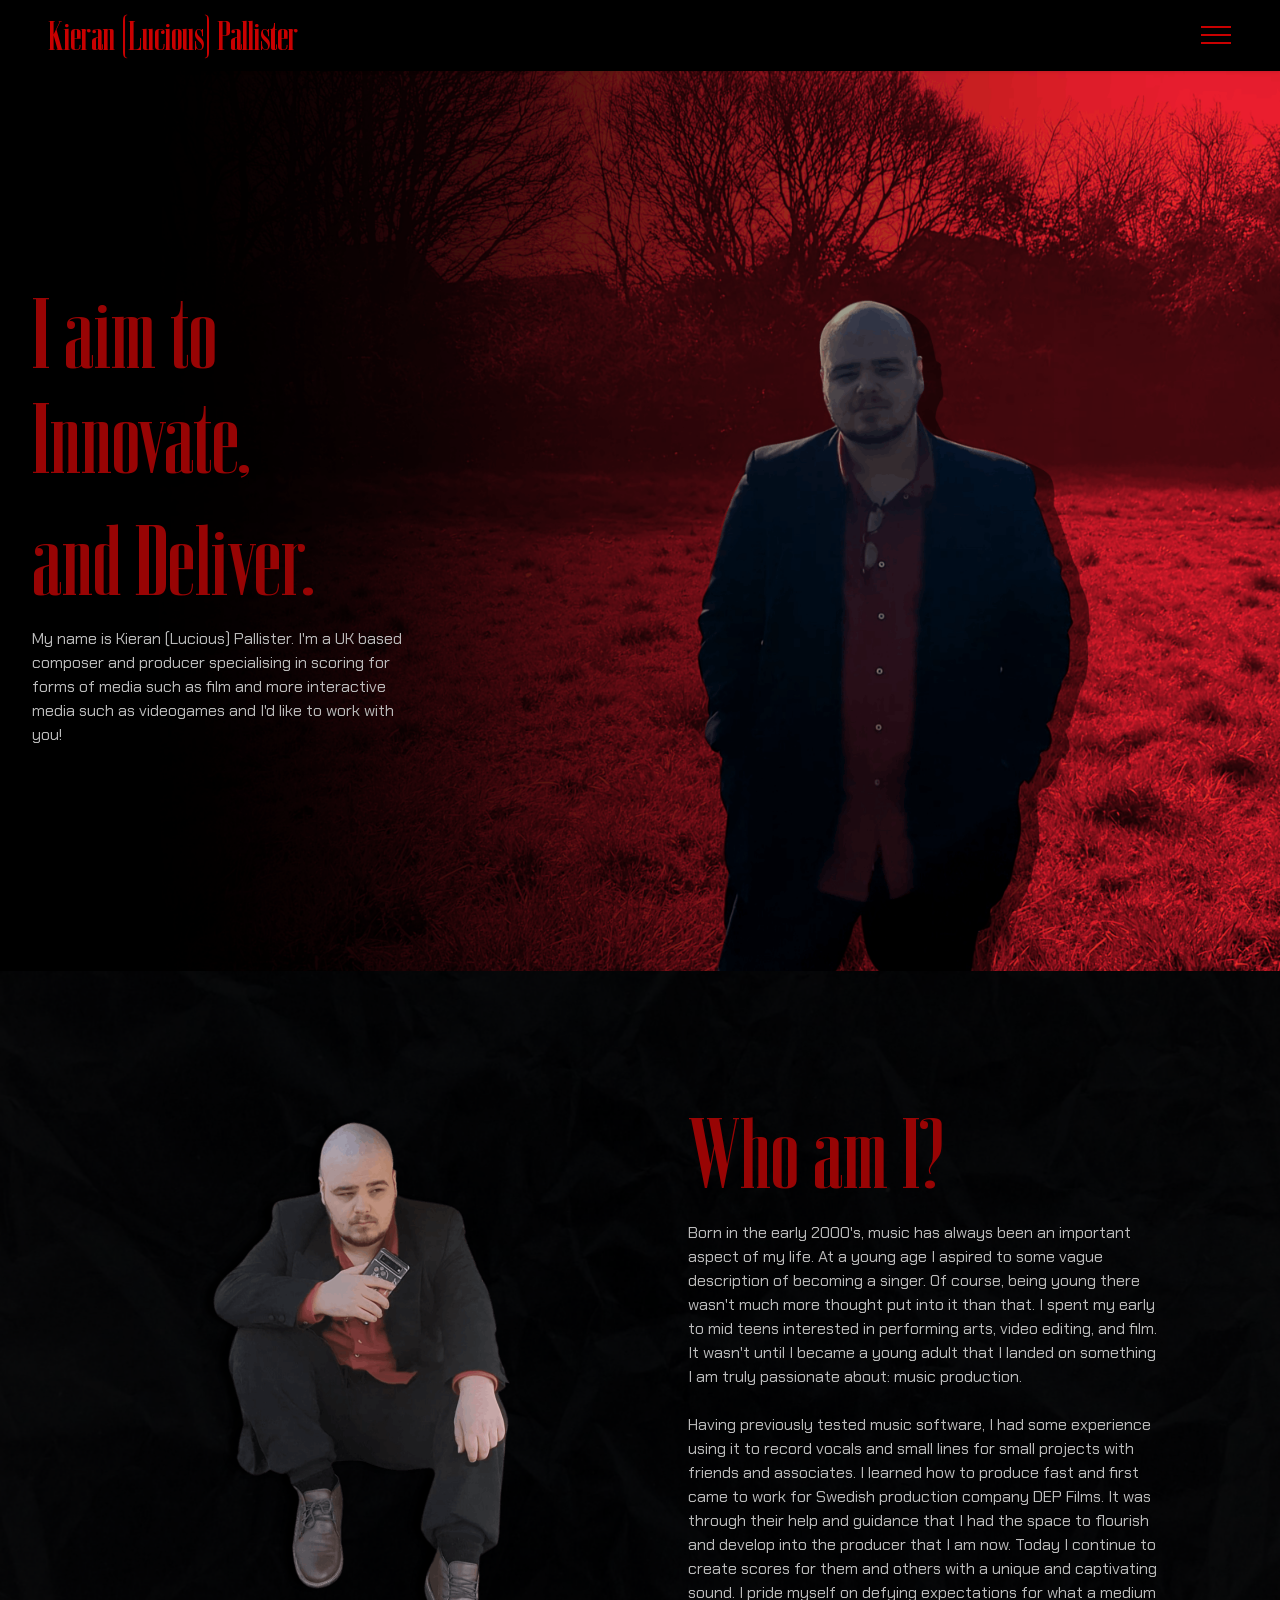
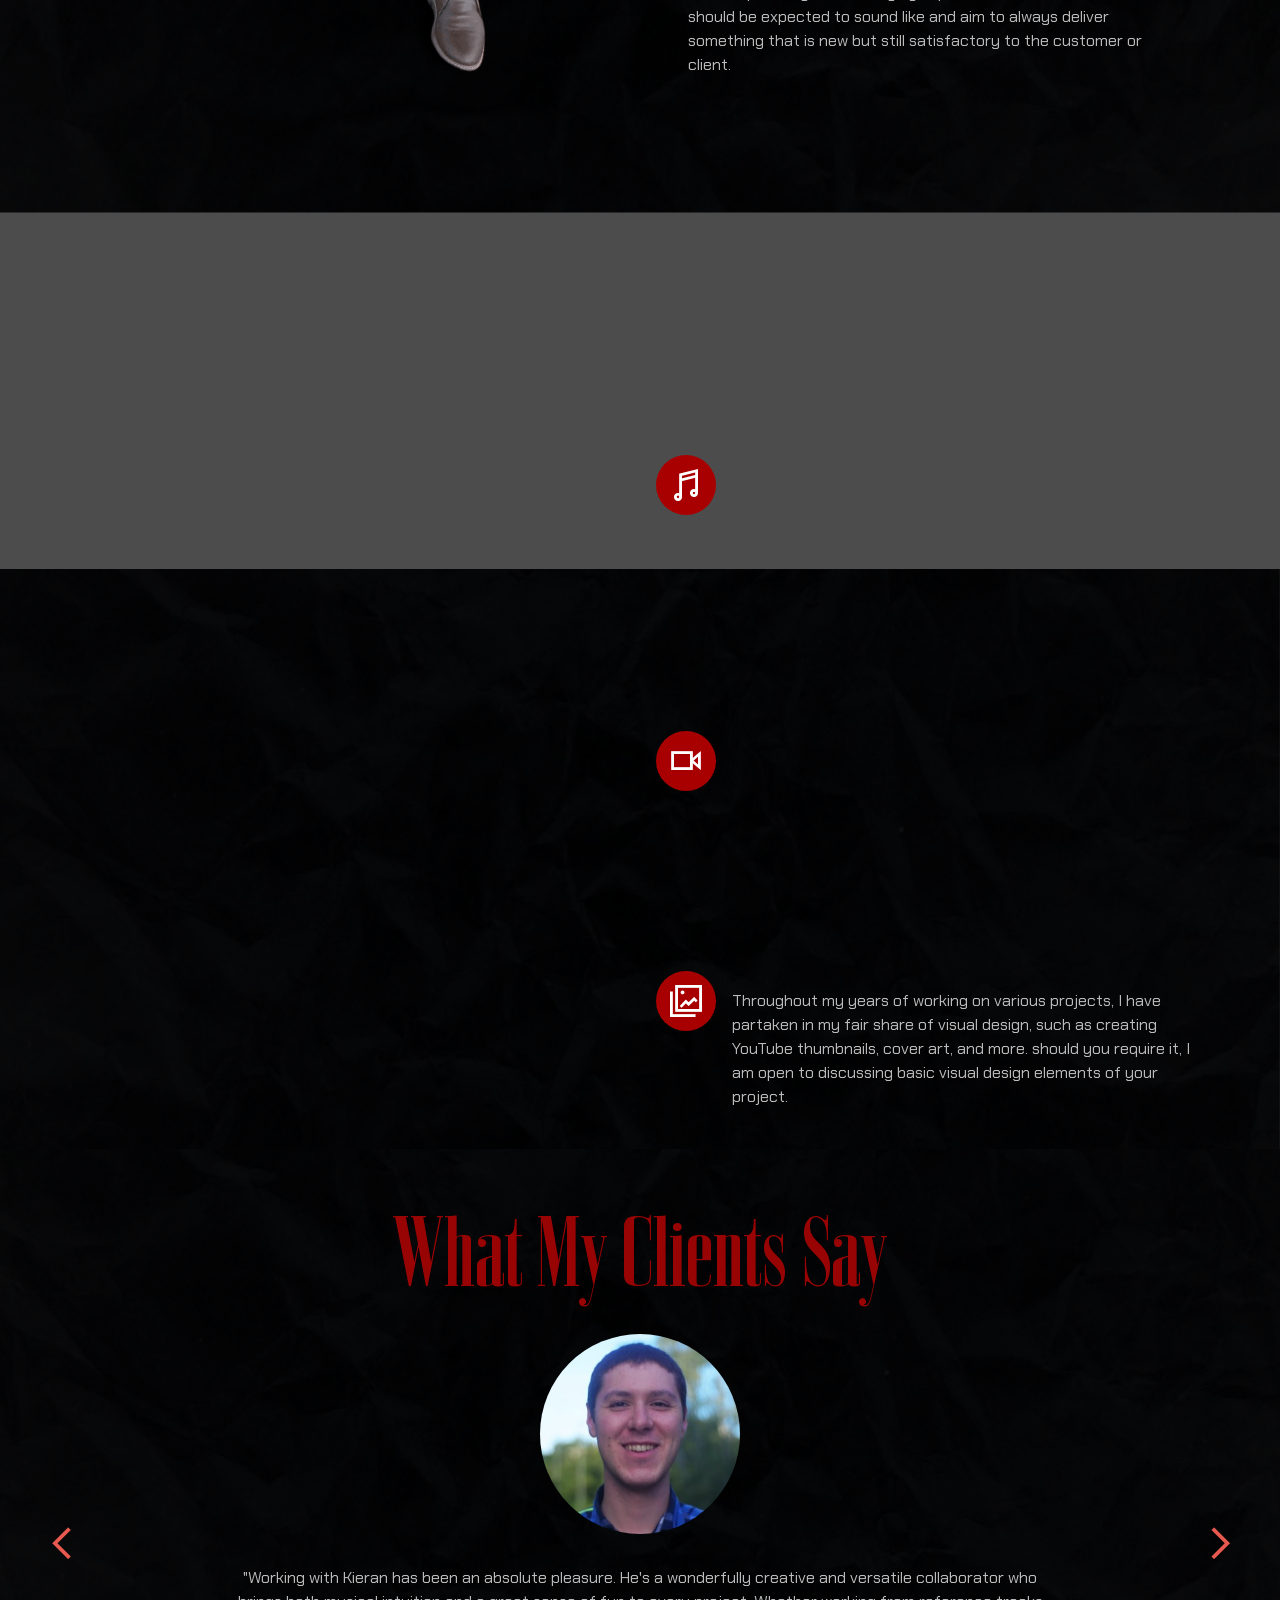
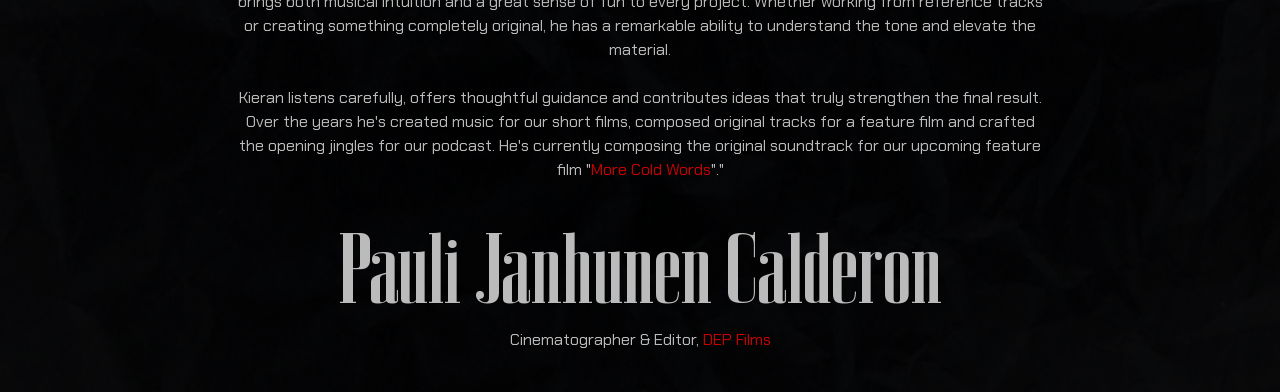
==== commit 6391ea25: "Add files via upload" ====
--- a/index.html
+++ b/index.html
@@ -23,7 +23,7 @@
   <noscript><link rel="stylesheet" href="https://fonts.googleapis.com/css?family=Lexend:100,200,300,400,500,600,700,800,900&display=swap"></noscript>
   <link rel="preload" href="https://fonts.googleapis.com/css?family=Chakra+Petch:300,300i,400,400i,500,500i,600,600i,700,700i&display=swap" as="style" onload="this.onload=null;this.rel='stylesheet'">
   <noscript><link rel="stylesheet" href="https://fonts.googleapis.com/css?family=Chakra+Petch:300,300i,400,400i,500,500i,600,600i,700,700i&display=swap"></noscript>
-  <link rel="preload" as="style" href="assets/mobirise/css/mbr-additional.css?v=lbVnUV"><link rel="stylesheet" href="assets/mobirise/css/mbr-additional.css?v=lbVnUV" type="text/css">
+  <link rel="preload" as="style" href="assets/mobirise/css/mbr-additional.css?v=JyFlzL"><link rel="stylesheet" href="assets/mobirise/css/mbr-additional.css?v=JyFlzL" type="text/css">
 
   
   
@@ -50,30 +50,12 @@
             </button>
             <div class="collapse navbar-collapse" id="navbarSupportedContent">
                 <ul class="navbar-nav nav-dropdown nav-right" data-app-modern-menu="true"><li class="nav-item"><a class="nav-link link text-primary display-7" href="index.html">Home</a></li>
-                    <li class="nav-item"><a class="nav-link link text-primary display-7" href="page1.html">Portfolio</a></li></ul>
+                    <li class="nav-item"><a class="nav-link link text-primary display-7" href="Portfolio.html">Portfolio</a></li><li class="nav-item"><a class="nav-link link text-primary display-7" href="Education.html">Education</a></li></ul>
                 
                 
             </div>
         </div>
     </nav>
-</section>
-
-<section data-bs-version="5.1" class="image3 cid-vx7mcqNDON" id="image3-3">
-    
-
-    
-    
-
-    <div class="container-fluid">
-        <div class="row justify-content-center">
-            <div class="col-12 col-lg-12">
-                <div class="image-wrapper">
-                    <img src="assets/images/this-website-is-under-construc-10-4-2026201-1024x177.webp" alt="Mobirise Website Builder">
-                    
-                </div>
-            </div>
-        </div>
-    </div>
 </section>
 
 <section data-bs-version="5.1" class="header2 cid-vxNX5h8fM0 mbr-fullscreen" id="header2-4">
@@ -133,8 +115,8 @@
                 <div class="card-wrapper">
                     <div class="card-box align-left">
                         <h4 class="card-title mbr-fonts-style mb-4 display-1"><strong>What can I do for YOU?</strong></h4>
-                        <p class="mbr-text mbr-fonts-style mb-4 display-7">Here you will find a small summary of my abilities and an explanation of how they might suit your needs, should you choose to acquire me for your next project.&nbsp;<br></p>
-                        <div class="mbr-section-btn"><a class="btn btn-primary display-4" href="page1.html">View my portfolio</a></div>
+                        <p class="mbr-text mbr-fonts-style mb-4 display-7">Here you will find a small summary of my skills and an explanation of how they might suit your needs, should you choose to acquire me for your next project.&nbsp;<br></p>
+                        <div class="mbr-section-btn"><a class="btn btn-primary display-4" href="Portfolio.html">View my portfolio</a></div>
                     </div>
                 </div>
             </div>
--- a/assets/mobirise/css/mbr-additional.css
+++ b/assets/mobirise/css/mbr-additional.css
@@ -694,6 +694,14 @@
 }
 .smaller-title > .mbr-iconfont {
   font-size: 2.5rem;
+}
+.legal-text {
+  font-family: 'Chakra Petch', sans-serif;
+  font-size: 0.4rem;
+  line-height: 1.5;
+}
+.legal-text > .mbr-iconfont {
+  font-size: 0.4rem;
 }
 .cid-vxTpGrJq7x .navbar-dropdown {
   position: relative !important;
@@ -1043,37 +1051,6 @@
     left: -1rem;
   }
 }
-.cid-vx7mcqNDON {
-  padding-top: 0rem;
-  padding-bottom: 0rem;
-  background-color: #000000;
-}
-.cid-vx7mcqNDON .mbr-fallback-image.disabled {
-  display: none;
-}
-.cid-vx7mcqNDON .mbr-fallback-image {
-  display: block;
-  background-size: cover;
-  background-position: center center;
-  width: 100%;
-  height: 100%;
-  position: absolute;
-  top: 0;
-}
-@media (max-width: 991px) {
-  .cid-vx7mcqNDON .image-wrapper {
-    margin-bottom: 1rem;
-  }
-}
-.cid-vx7mcqNDON .row {
-  flex-direction: row-reverse;
-}
-.cid-vx7mcqNDON img {
-  width: 100%;
-}
-.cid-vx7mcqNDON .mbr-description {
-  color: #ffffff;
-}
 .cid-vxNX5h8fM0 {
   background-image: url("../../../assets/images/image20-2000x1125.webp");
 }
@@ -1791,3 +1768,463 @@
 .cid-vynvtGQggb .mbr-section-btn {
   color: #bbbbbb;
 }
+.cid-vyrg77i2IG {
+  padding-top: 0rem;
+  padding-bottom: 0rem;
+  background-image: url("../../../assets/images/crumpled-black-paper-texture-1392346176-2000x1333.webp");
+}
+.cid-vyrg77i2IG .mbr-fallback-image.disabled {
+  display: none;
+}
+.cid-vyrg77i2IG .mbr-fallback-image {
+  display: block;
+  background-size: cover;
+  background-position: center center;
+  width: 100%;
+  height: 100%;
+  position: absolute;
+  top: 0;
+}
+.cid-vyrg77i2IG .row {
+  align-items: center;
+}
+@media (max-width: 991px) {
+  .cid-vyrg77i2IG .image-wrapper {
+    padding: 1rem;
+  }
+}
+@media (min-width: 992px) {
+  .cid-vyrg77i2IG .text-wrapper {
+    padding: 0 2rem;
+  }
+}
+.cid-vyrg77i2IG .mbr-section-title {
+  color: #a80000;
+}
+.cid-vyrg77i2IG .mbr-text,
+.cid-vyrg77i2IG .mbr-section-btn {
+  color: #bbbbbb;
+}
+.cid-vyr5ppi8kn {
+  padding-top: 1rem;
+  padding-bottom: 1rem;
+  background-image: url("../../../assets/images/crumpled-black-paper-texture-1392346176-2000x1333.webp");
+}
+.cid-vyr5ppi8kn .mbr-fallback-image.disabled {
+  display: none;
+}
+.cid-vyr5ppi8kn .mbr-fallback-image {
+  display: block;
+  background-size: cover;
+  background-position: center center;
+  width: 100%;
+  height: 100%;
+  position: absolute;
+  top: 0;
+}
+.cid-vyr5ppi8kn .video-wrapper iframe {
+  width: 100%;
+}
+.cid-vyr5ppi8kn .mbr-section-title,
+.cid-vyr5ppi8kn .mbr-description {
+  text-align: center;
+}
+@media (min-width: 992px) {
+  .cid-vyr5ppi8kn .text-wrapper {
+    padding: 2rem;
+  }
+}
+.cid-vyr5ppi8kn .mbr-description {
+  text-align: justify;
+  color: #980404;
+}
+.cid-vyr5ppi8kn .mbr-text {
+  color: #bbbbbb;
+  text-align: left;
+}
+.cid-vyriwwoJQf {
+  padding-top: 2rem;
+  padding-bottom: 0rem;
+  background-color: #000000;
+}
+.cid-vyriwwoJQf .mbr-fallback-image.disabled {
+  display: none;
+}
+.cid-vyriwwoJQf .mbr-fallback-image {
+  display: block;
+  background-size: cover;
+  background-position: center center;
+  width: 100%;
+  height: 100%;
+  position: absolute;
+  top: 0;
+}
+.cid-vyriwwoJQf .mbr-section-title {
+  color: #980404;
+}
+.cid-vyriwwoJQf .mbr-section-subtitle {
+  color: #bbbbbb;
+}
+.cid-vyr5ppxVl5 .navbar-dropdown {
+  position: relative !important;
+}
+.cid-vyr5ppxVl5 .dropdown-item:before {
+  font-family: Moririse2 !important;
+  content: "\e966";
+  display: inline-block;
+  width: 0;
+  position: absolute;
+  left: 1rem;
+  top: 0.5rem;
+  margin-right: 0.5rem;
+  line-height: 1;
+  font-size: inherit;
+  vertical-align: middle;
+  text-align: center;
+  overflow: hidden;
+  transform: scale(0, 1);
+  transition: all 0.25s ease-in-out;
+}
+.cid-vyr5ppxVl5 .dropdown-menu {
+  padding: 0;
+  border-radius: 4px;
+  box-shadow: 0 1px 3px 0 rgba(0, 0, 0, 0.1);
+}
+.cid-vyr5ppxVl5 .dropdown-item {
+  border-bottom: 1px solid #e6e6e6;
+}
+.cid-vyr5ppxVl5 .dropdown-item:hover,
+.cid-vyr5ppxVl5 .dropdown-item:focus {
+  background: #c90000 !important;
+  color: white !important;
+}
+.cid-vyr5ppxVl5 .dropdown-item:hover span {
+  color: white;
+}
+.cid-vyr5ppxVl5 .dropdown-item:first-child {
+  border-top-left-radius: 4px;
+  border-top-right-radius: 4px;
+}
+.cid-vyr5ppxVl5 .dropdown-item:last-child {
+  border-bottom: none;
+  border-bottom-left-radius: 4px;
+  border-bottom-right-radius: 4px;
+}
+.cid-vyr5ppxVl5 .nav-dropdown .link {
+  padding: 0 0.3em !important;
+  margin: 0.667em 1em !important;
+}
+.cid-vyr5ppxVl5 .nav-dropdown .link.dropdown-toggle::after {
+  margin-left: 0.5rem;
+  margin-top: 0.2rem;
+}
+.cid-vyr5ppxVl5 .nav-link {
+  position: relative;
+}
+.cid-vyr5ppxVl5 .container {
+  display: flex;
+  margin: auto;
+}
+.cid-vyr5ppxVl5 .iconfont-wrapper {
+  color: #000000 !important;
+  font-size: 1.5rem;
+  padding-right: 0.5rem;
+}
+.cid-vyr5ppxVl5 .dropdown-menu,
+.cid-vyr5ppxVl5 .navbar.opened {
+  background: #000000 !important;
+}
+.cid-vyr5ppxVl5 .nav-item:focus,
+.cid-vyr5ppxVl5 .nav-link:focus {
+  outline: none;
+}
+.cid-vyr5ppxVl5 .dropdown .dropdown-menu .dropdown-item {
+  width: auto;
+  transition: all 0.25s ease-in-out;
+}
+.cid-vyr5ppxVl5 .dropdown .dropdown-menu .dropdown-item::after {
+  right: 0.5rem;
+}
+.cid-vyr5ppxVl5 .dropdown .dropdown-menu .dropdown-item .mbr-iconfont {
+  margin-right: 0.5rem;
+  vertical-align: sub;
+}
+.cid-vyr5ppxVl5 .dropdown .dropdown-menu .dropdown-item .mbr-iconfont:before {
+  display: inline-block;
+  transform: scale(1, 1);
+  transition: all 0.25s ease-in-out;
+}
+.cid-vyr5ppxVl5 .collapsed .dropdown-menu .dropdown-item:before {
+  display: none;
+}
+.cid-vyr5ppxVl5 .collapsed .dropdown .dropdown-menu .dropdown-item {
+  padding: 0.235em 1.5em 0.235em 1.5em !important;
+  transition: none;
+  margin: 0 !important;
+}
+.cid-vyr5ppxVl5 .navbar {
+  min-height: 70px;
+  transition: all 0.3s;
+  border-bottom: 1px solid transparent;
+  box-shadow: 0 1px 3px 0 rgba(0, 0, 0, 0.1);
+  background: #000000;
+}
+.cid-vyr5ppxVl5 .navbar.opened {
+  transition: all 0.3s;
+}
+.cid-vyr5ppxVl5 .navbar .dropdown-item {
+  padding: 0.5rem 1.8rem;
+}
+.cid-vyr5ppxVl5 .navbar .navbar-logo img {
+  width: auto;
+}
+.cid-vyr5ppxVl5 .navbar .navbar-collapse {
+  justify-content: flex-end;
+  z-index: 1;
+}
+.cid-vyr5ppxVl5 .navbar.collapsed {
+  justify-content: center;
+}
+.cid-vyr5ppxVl5 .navbar.collapsed .nav-item .nav-link::before {
+  display: none;
+}
+.cid-vyr5ppxVl5 .navbar.collapsed.opened .dropdown-menu {
+  top: 0;
+}
+.cid-vyr5ppxVl5 .navbar.collapsed .dropdown-menu .dropdown-submenu {
+  left: 0 !important;
+}
+.cid-vyr5ppxVl5 .navbar.collapsed .dropdown-menu .dropdown-item:after {
+  right: auto;
+}
+.cid-vyr5ppxVl5 .navbar.collapsed .dropdown-menu .dropdown-toggle[data-toggle="dropdown-submenu"]:after {
+  margin-left: 0.5rem;
+  margin-top: 0.2rem;
+  border-top: 0.35em solid;
+  border-right: 0.35em solid transparent;
+  border-left: 0.35em solid transparent;
+  border-bottom: 0;
+  top: 41%;
+}
+.cid-vyr5ppxVl5 .navbar.collapsed ul.navbar-nav li {
+  margin: auto;
+}
+.cid-vyr5ppxVl5 .navbar.collapsed .dropdown-menu .dropdown-item {
+  padding: 0.25rem 1.5rem;
+  text-align: center;
+}
+.cid-vyr5ppxVl5 .navbar.collapsed .icons-menu {
+  padding-left: 0;
+  padding-right: 0;
+  padding-top: 0.5rem;
+  padding-bottom: 0.5rem;
+}
+@media (max-width: 991px) {
+  .cid-vyr5ppxVl5 .navbar .nav-item .nav-link::before {
+    display: none;
+  }
+  .cid-vyr5ppxVl5 .navbar.opened .dropdown-menu {
+    top: 0;
+  }
+  .cid-vyr5ppxVl5 .navbar .dropdown-menu .dropdown-submenu {
+    left: 0 !important;
+  }
+  .cid-vyr5ppxVl5 .navbar .dropdown-menu .dropdown-item:after {
+    right: auto;
+  }
+  .cid-vyr5ppxVl5 .navbar .dropdown-menu .dropdown-toggle[data-toggle="dropdown-submenu"]:after {
+    margin-left: 0.5rem;
+    margin-top: 0.2rem;
+    border-top: 0.35em solid;
+    border-right: 0.35em solid transparent;
+    border-left: 0.35em solid transparent;
+    border-bottom: 0;
+    top: 40%;
+  }
+  .cid-vyr5ppxVl5 .navbar .navbar-logo img {
+    height: 3rem !important;
+  }
+  .cid-vyr5ppxVl5 .navbar ul.navbar-nav li {
+    margin: auto;
+  }
+  .cid-vyr5ppxVl5 .navbar .dropdown-menu .dropdown-item {
+    padding: 0.25rem 1.5rem !important;
+    text-align: center;
+  }
+  .cid-vyr5ppxVl5 .navbar .navbar-brand {
+    flex-shrink: initial;
+    flex-basis: auto;
+    word-break: break-word;
+    padding-right: 2rem;
+  }
+  .cid-vyr5ppxVl5 .navbar .navbar-toggler {
+    flex-basis: auto;
+  }
+  .cid-vyr5ppxVl5 .navbar .icons-menu {
+    padding-left: 0;
+    padding-top: 0.5rem;
+    padding-bottom: 0.5rem;
+  }
+}
+@media (max-width: 991px) and (max-width: 767px) {
+  .cid-vyr5ppxVl5 .navbar .navbar-brand {
+    width: calc(100% - 31px);
+  }
+}
+.cid-vyr5ppxVl5 .navbar.navbar-short {
+  min-height: 60px;
+}
+.cid-vyr5ppxVl5 .navbar.navbar-short .navbar-logo img {
+  height: 2.5rem !important;
+}
+.cid-vyr5ppxVl5 .navbar.navbar-short .navbar-brand {
+  min-height: 60px;
+  padding: 0;
+}
+.cid-vyr5ppxVl5 .navbar-brand {
+  min-height: 70px;
+  flex-shrink: 0;
+  align-items: center;
+  margin-right: 0;
+  padding: 10px 0;
+  transition: all 0.3s;
+  word-break: break-word;
+  z-index: 1;
+}
+.cid-vyr5ppxVl5 .navbar-brand .navbar-caption {
+  line-height: inherit !important;
+}
+.cid-vyr5ppxVl5 .navbar-brand .navbar-logo a {
+  outline: none;
+}
+.cid-vyr5ppxVl5 .dropdown-item.active,
+.cid-vyr5ppxVl5 .dropdown-item:active {
+  background-color: transparent;
+}
+.cid-vyr5ppxVl5 .navbar-expand-lg .navbar-nav .nav-link {
+  padding: 0;
+}
+.cid-vyr5ppxVl5 .nav-dropdown .link.dropdown-toggle {
+  margin-right: 1.667em;
+}
+.cid-vyr5ppxVl5 .nav-dropdown .link.dropdown-toggle[aria-expanded="true"] {
+  margin-right: 0;
+  padding: 0.667em 1.667em;
+}
+.cid-vyr5ppxVl5 .navbar.navbar-expand-lg .dropdown .dropdown-menu {
+  background: #000000;
+}
+.cid-vyr5ppxVl5 .navbar.navbar-expand-lg .dropdown .dropdown-menu .dropdown-submenu {
+  margin: 0;
+  left: 100%;
+}
+.cid-vyr5ppxVl5 .navbar .dropdown.open > .dropdown-menu {
+  display: block;
+}
+.cid-vyr5ppxVl5 ul.navbar-nav {
+  flex-wrap: wrap;
+}
+.cid-vyr5ppxVl5 .navbar-buttons {
+  text-align: center;
+  min-width: 170px;
+}
+.cid-vyr5ppxVl5 button.navbar-toggler {
+  outline: none;
+  width: 31px;
+  height: 20px;
+  cursor: pointer;
+  transition: all 0.2s;
+  position: relative;
+  align-self: center;
+}
+.cid-vyr5ppxVl5 button.navbar-toggler .hamburger span {
+  position: absolute;
+  right: 0;
+  width: 30px;
+  height: 2px;
+  border-right: 5px;
+  background-color: #c90000;
+}
+.cid-vyr5ppxVl5 button.navbar-toggler .hamburger span:nth-child(1) {
+  top: 0;
+  transition: all 0.2s;
+}
+.cid-vyr5ppxVl5 button.navbar-toggler .hamburger span:nth-child(2) {
+  top: 8px;
+  transition: all 0.15s;
+}
+.cid-vyr5ppxVl5 button.navbar-toggler .hamburger span:nth-child(3) {
+  top: 8px;
+  transition: all 0.15s;
+}
+.cid-vyr5ppxVl5 button.navbar-toggler .hamburger span:nth-child(4) {
+  top: 16px;
+  transition: all 0.2s;
+}
+.cid-vyr5ppxVl5 nav.opened .hamburger span:nth-child(1) {
+  top: 8px;
+  width: 0;
+  opacity: 0;
+  right: 50%;
+  transition: all 0.2s;
+}
+.cid-vyr5ppxVl5 nav.opened .hamburger span:nth-child(2) {
+  transform: rotate(45deg);
+  transition: all 0.25s;
+}
+.cid-vyr5ppxVl5 nav.opened .hamburger span:nth-child(3) {
+  transform: rotate(-45deg);
+  transition: all 0.25s;
+}
+.cid-vyr5ppxVl5 nav.opened .hamburger span:nth-child(4) {
+  top: 8px;
+  width: 0;
+  opacity: 0;
+  right: 50%;
+  transition: all 0.2s;
+}
+.cid-vyr5ppxVl5 .navbar-dropdown {
+  padding: 0 1rem;
+}
+.cid-vyr5ppxVl5 a.nav-link {
+  display: flex;
+  align-items: center;
+  justify-content: center;
+}
+.cid-vyr5ppxVl5 .icons-menu {
+  flex-wrap: nowrap;
+  display: flex;
+  justify-content: center;
+  padding-left: 1rem;
+  padding-right: 1rem;
+  padding-top: 0.3rem;
+  text-align: center;
+}
+@media screen and (-ms-high-contrast: active), (-ms-high-contrast: none) {
+  .cid-vyr5ppxVl5 .navbar {
+    height: 70px;
+  }
+  .cid-vyr5ppxVl5 .navbar.opened {
+    height: auto;
+  }
+  .cid-vyr5ppxVl5 .nav-item .nav-link:hover::before {
+    width: 175%;
+    max-width: calc(100% + 2rem);
+    left: -1rem;
+  }
+}
+.cid-vyrdEndPKP {
+  padding-top: 2rem;
+  padding-bottom: 1rem;
+  background-color: #000000;
+}
+.cid-vyrdEndPKP .line {
+  background-color: #a80000;
+  align: center;
+  height: 2px;
+  margin: 0 auto;
+}
+.cid-vyrdEndPKP .mbr-text {
+  color: #bbbbbb;
+  text-align: center;
+}
--- a/assets/mobirise/css/mbr-additional.css
+++ b/assets/mobirise/css/mbr-additional.css
@@ -694,6 +694,14 @@
 }
 .smaller-title > .mbr-iconfont {
   font-size: 2.5rem;
+}
+.legal-text {
+  font-family: 'Chakra Petch', sans-serif;
+  font-size: 0.4rem;
+  line-height: 1.5;
+}
+.legal-text > .mbr-iconfont {
+  font-size: 0.4rem;
 }
 .cid-vxTpGrJq7x .navbar-dropdown {
   position: relative !important;
@@ -1043,37 +1051,6 @@
     left: -1rem;
   }
 }
-.cid-vx7mcqNDON {
-  padding-top: 0rem;
-  padding-bottom: 0rem;
-  background-color: #000000;
-}
-.cid-vx7mcqNDON .mbr-fallback-image.disabled {
-  display: none;
-}
-.cid-vx7mcqNDON .mbr-fallback-image {
-  display: block;
-  background-size: cover;
-  background-position: center center;
-  width: 100%;
-  height: 100%;
-  position: absolute;
-  top: 0;
-}
-@media (max-width: 991px) {
-  .cid-vx7mcqNDON .image-wrapper {
-    margin-bottom: 1rem;
-  }
-}
-.cid-vx7mcqNDON .row {
-  flex-direction: row-reverse;
-}
-.cid-vx7mcqNDON img {
-  width: 100%;
-}
-.cid-vx7mcqNDON .mbr-description {
-  color: #ffffff;
-}
 .cid-vxNX5h8fM0 {
   background-image: url("../../../assets/images/image20-2000x1125.webp");
 }
@@ -1791,3 +1768,463 @@
 .cid-vynvtGQggb .mbr-section-btn {
   color: #bbbbbb;
 }
+.cid-vyrg77i2IG {
+  padding-top: 0rem;
+  padding-bottom: 0rem;
+  background-image: url("../../../assets/images/crumpled-black-paper-texture-1392346176-2000x1333.webp");
+}
+.cid-vyrg77i2IG .mbr-fallback-image.disabled {
+  display: none;
+}
+.cid-vyrg77i2IG .mbr-fallback-image {
+  display: block;
+  background-size: cover;
+  background-position: center center;
+  width: 100%;
+  height: 100%;
+  position: absolute;
+  top: 0;
+}
+.cid-vyrg77i2IG .row {
+  align-items: center;
+}
+@media (max-width: 991px) {
+  .cid-vyrg77i2IG .image-wrapper {
+    padding: 1rem;
+  }
+}
+@media (min-width: 992px) {
+  .cid-vyrg77i2IG .text-wrapper {
+    padding: 0 2rem;
+  }
+}
+.cid-vyrg77i2IG .mbr-section-title {
+  color: #a80000;
+}
+.cid-vyrg77i2IG .mbr-text,
+.cid-vyrg77i2IG .mbr-section-btn {
+  color: #bbbbbb;
+}
+.cid-vyr5ppi8kn {
+  padding-top: 1rem;
+  padding-bottom: 1rem;
+  background-image: url("../../../assets/images/crumpled-black-paper-texture-1392346176-2000x1333.webp");
+}
+.cid-vyr5ppi8kn .mbr-fallback-image.disabled {
+  display: none;
+}
+.cid-vyr5ppi8kn .mbr-fallback-image {
+  display: block;
+  background-size: cover;
+  background-position: center center;
+  width: 100%;
+  height: 100%;
+  position: absolute;
+  top: 0;
+}
+.cid-vyr5ppi8kn .video-wrapper iframe {
+  width: 100%;
+}
+.cid-vyr5ppi8kn .mbr-section-title,
+.cid-vyr5ppi8kn .mbr-description {
+  text-align: center;
+}
+@media (min-width: 992px) {
+  .cid-vyr5ppi8kn .text-wrapper {
+    padding: 2rem;
+  }
+}
+.cid-vyr5ppi8kn .mbr-description {
+  text-align: justify;
+  color: #980404;
+}
+.cid-vyr5ppi8kn .mbr-text {
+  color: #bbbbbb;
+  text-align: left;
+}
+.cid-vyriwwoJQf {
+  padding-top: 2rem;
+  padding-bottom: 0rem;
+  background-color: #000000;
+}
+.cid-vyriwwoJQf .mbr-fallback-image.disabled {
+  display: none;
+}
+.cid-vyriwwoJQf .mbr-fallback-image {
+  display: block;
+  background-size: cover;
+  background-position: center center;
+  width: 100%;
+  height: 100%;
+  position: absolute;
+  top: 0;
+}
+.cid-vyriwwoJQf .mbr-section-title {
+  color: #980404;
+}
+.cid-vyriwwoJQf .mbr-section-subtitle {
+  color: #bbbbbb;
+}
+.cid-vyr5ppxVl5 .navbar-dropdown {
+  position: relative !important;
+}
+.cid-vyr5ppxVl5 .dropdown-item:before {
+  font-family: Moririse2 !important;
+  content: "\e966";
+  display: inline-block;
+  width: 0;
+  position: absolute;
+  left: 1rem;
+  top: 0.5rem;
+  margin-right: 0.5rem;
+  line-height: 1;
+  font-size: inherit;
+  vertical-align: middle;
+  text-align: center;
+  overflow: hidden;
+  transform: scale(0, 1);
+  transition: all 0.25s ease-in-out;
+}
+.cid-vyr5ppxVl5 .dropdown-menu {
+  padding: 0;
+  border-radius: 4px;
+  box-shadow: 0 1px 3px 0 rgba(0, 0, 0, 0.1);
+}
+.cid-vyr5ppxVl5 .dropdown-item {
+  border-bottom: 1px solid #e6e6e6;
+}
+.cid-vyr5ppxVl5 .dropdown-item:hover,
+.cid-vyr5ppxVl5 .dropdown-item:focus {
+  background: #c90000 !important;
+  color: white !important;
+}
+.cid-vyr5ppxVl5 .dropdown-item:hover span {
+  color: white;
+}
+.cid-vyr5ppxVl5 .dropdown-item:first-child {
+  border-top-left-radius: 4px;
+  border-top-right-radius: 4px;
+}
+.cid-vyr5ppxVl5 .dropdown-item:last-child {
+  border-bottom: none;
+  border-bottom-left-radius: 4px;
+  border-bottom-right-radius: 4px;
+}
+.cid-vyr5ppxVl5 .nav-dropdown .link {
+  padding: 0 0.3em !important;
+  margin: 0.667em 1em !important;
+}
+.cid-vyr5ppxVl5 .nav-dropdown .link.dropdown-toggle::after {
+  margin-left: 0.5rem;
+  margin-top: 0.2rem;
+}
+.cid-vyr5ppxVl5 .nav-link {
+  position: relative;
+}
+.cid-vyr5ppxVl5 .container {
+  display: flex;
+  margin: auto;
+}
+.cid-vyr5ppxVl5 .iconfont-wrapper {
+  color: #000000 !important;
+  font-size: 1.5rem;
+  padding-right: 0.5rem;
+}
+.cid-vyr5ppxVl5 .dropdown-menu,
+.cid-vyr5ppxVl5 .navbar.opened {
+  background: #000000 !important;
+}
+.cid-vyr5ppxVl5 .nav-item:focus,
+.cid-vyr5ppxVl5 .nav-link:focus {
+  outline: none;
+}
+.cid-vyr5ppxVl5 .dropdown .dropdown-menu .dropdown-item {
+  width: auto;
+  transition: all 0.25s ease-in-out;
+}
+.cid-vyr5ppxVl5 .dropdown .dropdown-menu .dropdown-item::after {
+  right: 0.5rem;
+}
+.cid-vyr5ppxVl5 .dropdown .dropdown-menu .dropdown-item .mbr-iconfont {
+  margin-right: 0.5rem;
+  vertical-align: sub;
+}
+.cid-vyr5ppxVl5 .dropdown .dropdown-menu .dropdown-item .mbr-iconfont:before {
+  display: inline-block;
+  transform: scale(1, 1);
+  transition: all 0.25s ease-in-out;
+}
+.cid-vyr5ppxVl5 .collapsed .dropdown-menu .dropdown-item:before {
+  display: none;
+}
+.cid-vyr5ppxVl5 .collapsed .dropdown .dropdown-menu .dropdown-item {
+  padding: 0.235em 1.5em 0.235em 1.5em !important;
+  transition: none;
+  margin: 0 !important;
+}
+.cid-vyr5ppxVl5 .navbar {
+  min-height: 70px;
+  transition: all 0.3s;
+  border-bottom: 1px solid transparent;
+  box-shadow: 0 1px 3px 0 rgba(0, 0, 0, 0.1);
+  background: #000000;
+}
+.cid-vyr5ppxVl5 .navbar.opened {
+  transition: all 0.3s;
+}
+.cid-vyr5ppxVl5 .navbar .dropdown-item {
+  padding: 0.5rem 1.8rem;
+}
+.cid-vyr5ppxVl5 .navbar .navbar-logo img {
+  width: auto;
+}
+.cid-vyr5ppxVl5 .navbar .navbar-collapse {
+  justify-content: flex-end;
+  z-index: 1;
+}
+.cid-vyr5ppxVl5 .navbar.collapsed {
+  justify-content: center;
+}
+.cid-vyr5ppxVl5 .navbar.collapsed .nav-item .nav-link::before {
+  display: none;
+}
+.cid-vyr5ppxVl5 .navbar.collapsed.opened .dropdown-menu {
+  top: 0;
+}
+.cid-vyr5ppxVl5 .navbar.collapsed .dropdown-menu .dropdown-submenu {
+  left: 0 !important;
+}
+.cid-vyr5ppxVl5 .navbar.collapsed .dropdown-menu .dropdown-item:after {
+  right: auto;
+}
+.cid-vyr5ppxVl5 .navbar.collapsed .dropdown-menu .dropdown-toggle[data-toggle="dropdown-submenu"]:after {
+  margin-left: 0.5rem;
+  margin-top: 0.2rem;
+  border-top: 0.35em solid;
+  border-right: 0.35em solid transparent;
+  border-left: 0.35em solid transparent;
+  border-bottom: 0;
+  top: 41%;
+}
+.cid-vyr5ppxVl5 .navbar.collapsed ul.navbar-nav li {
+  margin: auto;
+}
+.cid-vyr5ppxVl5 .navbar.collapsed .dropdown-menu .dropdown-item {
+  padding: 0.25rem 1.5rem;
+  text-align: center;
+}
+.cid-vyr5ppxVl5 .navbar.collapsed .icons-menu {
+  padding-left: 0;
+  padding-right: 0;
+  padding-top: 0.5rem;
+  padding-bottom: 0.5rem;
+}
+@media (max-width: 991px) {
+  .cid-vyr5ppxVl5 .navbar .nav-item .nav-link::before {
+    display: none;
+  }
+  .cid-vyr5ppxVl5 .navbar.opened .dropdown-menu {
+    top: 0;
+  }
+  .cid-vyr5ppxVl5 .navbar .dropdown-menu .dropdown-submenu {
+    left: 0 !important;
+  }
+  .cid-vyr5ppxVl5 .navbar .dropdown-menu .dropdown-item:after {
+    right: auto;
+  }
+  .cid-vyr5ppxVl5 .navbar .dropdown-menu .dropdown-toggle[data-toggle="dropdown-submenu"]:after {
+    margin-left: 0.5rem;
+    margin-top: 0.2rem;
+    border-top: 0.35em solid;
+    border-right: 0.35em solid transparent;
+    border-left: 0.35em solid transparent;
+    border-bottom: 0;
+    top: 40%;
+  }
+  .cid-vyr5ppxVl5 .navbar .navbar-logo img {
+    height: 3rem !important;
+  }
+  .cid-vyr5ppxVl5 .navbar ul.navbar-nav li {
+    margin: auto;
+  }
+  .cid-vyr5ppxVl5 .navbar .dropdown-menu .dropdown-item {
+    padding: 0.25rem 1.5rem !important;
+    text-align: center;
+  }
+  .cid-vyr5ppxVl5 .navbar .navbar-brand {
+    flex-shrink: initial;
+    flex-basis: auto;
+    word-break: break-word;
+    padding-right: 2rem;
+  }
+  .cid-vyr5ppxVl5 .navbar .navbar-toggler {
+    flex-basis: auto;
+  }
+  .cid-vyr5ppxVl5 .navbar .icons-menu {
+    padding-left: 0;
+    padding-top: 0.5rem;
+    padding-bottom: 0.5rem;
+  }
+}
+@media (max-width: 991px) and (max-width: 767px) {
+  .cid-vyr5ppxVl5 .navbar .navbar-brand {
+    width: calc(100% - 31px);
+  }
+}
+.cid-vyr5ppxVl5 .navbar.navbar-short {
+  min-height: 60px;
+}
+.cid-vyr5ppxVl5 .navbar.navbar-short .navbar-logo img {
+  height: 2.5rem !important;
+}
+.cid-vyr5ppxVl5 .navbar.navbar-short .navbar-brand {
+  min-height: 60px;
+  padding: 0;
+}
+.cid-vyr5ppxVl5 .navbar-brand {
+  min-height: 70px;
+  flex-shrink: 0;
+  align-items: center;
+  margin-right: 0;
+  padding: 10px 0;
+  transition: all 0.3s;
+  word-break: break-word;
+  z-index: 1;
+}
+.cid-vyr5ppxVl5 .navbar-brand .navbar-caption {
+  line-height: inherit !important;
+}
+.cid-vyr5ppxVl5 .navbar-brand .navbar-logo a {
+  outline: none;
+}
+.cid-vyr5ppxVl5 .dropdown-item.active,
+.cid-vyr5ppxVl5 .dropdown-item:active {
+  background-color: transparent;
+}
+.cid-vyr5ppxVl5 .navbar-expand-lg .navbar-nav .nav-link {
+  padding: 0;
+}
+.cid-vyr5ppxVl5 .nav-dropdown .link.dropdown-toggle {
+  margin-right: 1.667em;
+}
+.cid-vyr5ppxVl5 .nav-dropdown .link.dropdown-toggle[aria-expanded="true"] {
+  margin-right: 0;
+  padding: 0.667em 1.667em;
+}
+.cid-vyr5ppxVl5 .navbar.navbar-expand-lg .dropdown .dropdown-menu {
+  background: #000000;
+}
+.cid-vyr5ppxVl5 .navbar.navbar-expand-lg .dropdown .dropdown-menu .dropdown-submenu {
+  margin: 0;
+  left: 100%;
+}
+.cid-vyr5ppxVl5 .navbar .dropdown.open > .dropdown-menu {
+  display: block;
+}
+.cid-vyr5ppxVl5 ul.navbar-nav {
+  flex-wrap: wrap;
+}
+.cid-vyr5ppxVl5 .navbar-buttons {
+  text-align: center;
+  min-width: 170px;
+}
+.cid-vyr5ppxVl5 button.navbar-toggler {
+  outline: none;
+  width: 31px;
+  height: 20px;
+  cursor: pointer;
+  transition: all 0.2s;
+  position: relative;
+  align-self: center;
+}
+.cid-vyr5ppxVl5 button.navbar-toggler .hamburger span {
+  position: absolute;
+  right: 0;
+  width: 30px;
+  height: 2px;
+  border-right: 5px;
+  background-color: #c90000;
+}
+.cid-vyr5ppxVl5 button.navbar-toggler .hamburger span:nth-child(1) {
+  top: 0;
+  transition: all 0.2s;
+}
+.cid-vyr5ppxVl5 button.navbar-toggler .hamburger span:nth-child(2) {
+  top: 8px;
+  transition: all 0.15s;
+}
+.cid-vyr5ppxVl5 button.navbar-toggler .hamburger span:nth-child(3) {
+  top: 8px;
+  transition: all 0.15s;
+}
+.cid-vyr5ppxVl5 button.navbar-toggler .hamburger span:nth-child(4) {
+  top: 16px;
+  transition: all 0.2s;
+}
+.cid-vyr5ppxVl5 nav.opened .hamburger span:nth-child(1) {
+  top: 8px;
+  width: 0;
+  opacity: 0;
+  right: 50%;
+  transition: all 0.2s;
+}
+.cid-vyr5ppxVl5 nav.opened .hamburger span:nth-child(2) {
+  transform: rotate(45deg);
+  transition: all 0.25s;
+}
+.cid-vyr5ppxVl5 nav.opened .hamburger span:nth-child(3) {
+  transform: rotate(-45deg);
+  transition: all 0.25s;
+}
+.cid-vyr5ppxVl5 nav.opened .hamburger span:nth-child(4) {
+  top: 8px;
+  width: 0;
+  opacity: 0;
+  right: 50%;
+  transition: all 0.2s;
+}
+.cid-vyr5ppxVl5 .navbar-dropdown {
+  padding: 0 1rem;
+}
+.cid-vyr5ppxVl5 a.nav-link {
+  display: flex;
+  align-items: center;
+  justify-content: center;
+}
+.cid-vyr5ppxVl5 .icons-menu {
+  flex-wrap: nowrap;
+  display: flex;
+  justify-content: center;
+  padding-left: 1rem;
+  padding-right: 1rem;
+  padding-top: 0.3rem;
+  text-align: center;
+}
+@media screen and (-ms-high-contrast: active), (-ms-high-contrast: none) {
+  .cid-vyr5ppxVl5 .navbar {
+    height: 70px;
+  }
+  .cid-vyr5ppxVl5 .navbar.opened {
+    height: auto;
+  }
+  .cid-vyr5ppxVl5 .nav-item .nav-link:hover::before {
+    width: 175%;
+    max-width: calc(100% + 2rem);
+    left: -1rem;
+  }
+}
+.cid-vyrdEndPKP {
+  padding-top: 2rem;
+  padding-bottom: 1rem;
+  background-color: #000000;
+}
+.cid-vyrdEndPKP .line {
+  background-color: #a80000;
+  align: center;
+  height: 2px;
+  margin: 0 auto;
+}
+.cid-vyrdEndPKP .mbr-text {
+  color: #bbbbbb;
+  text-align: center;
+}
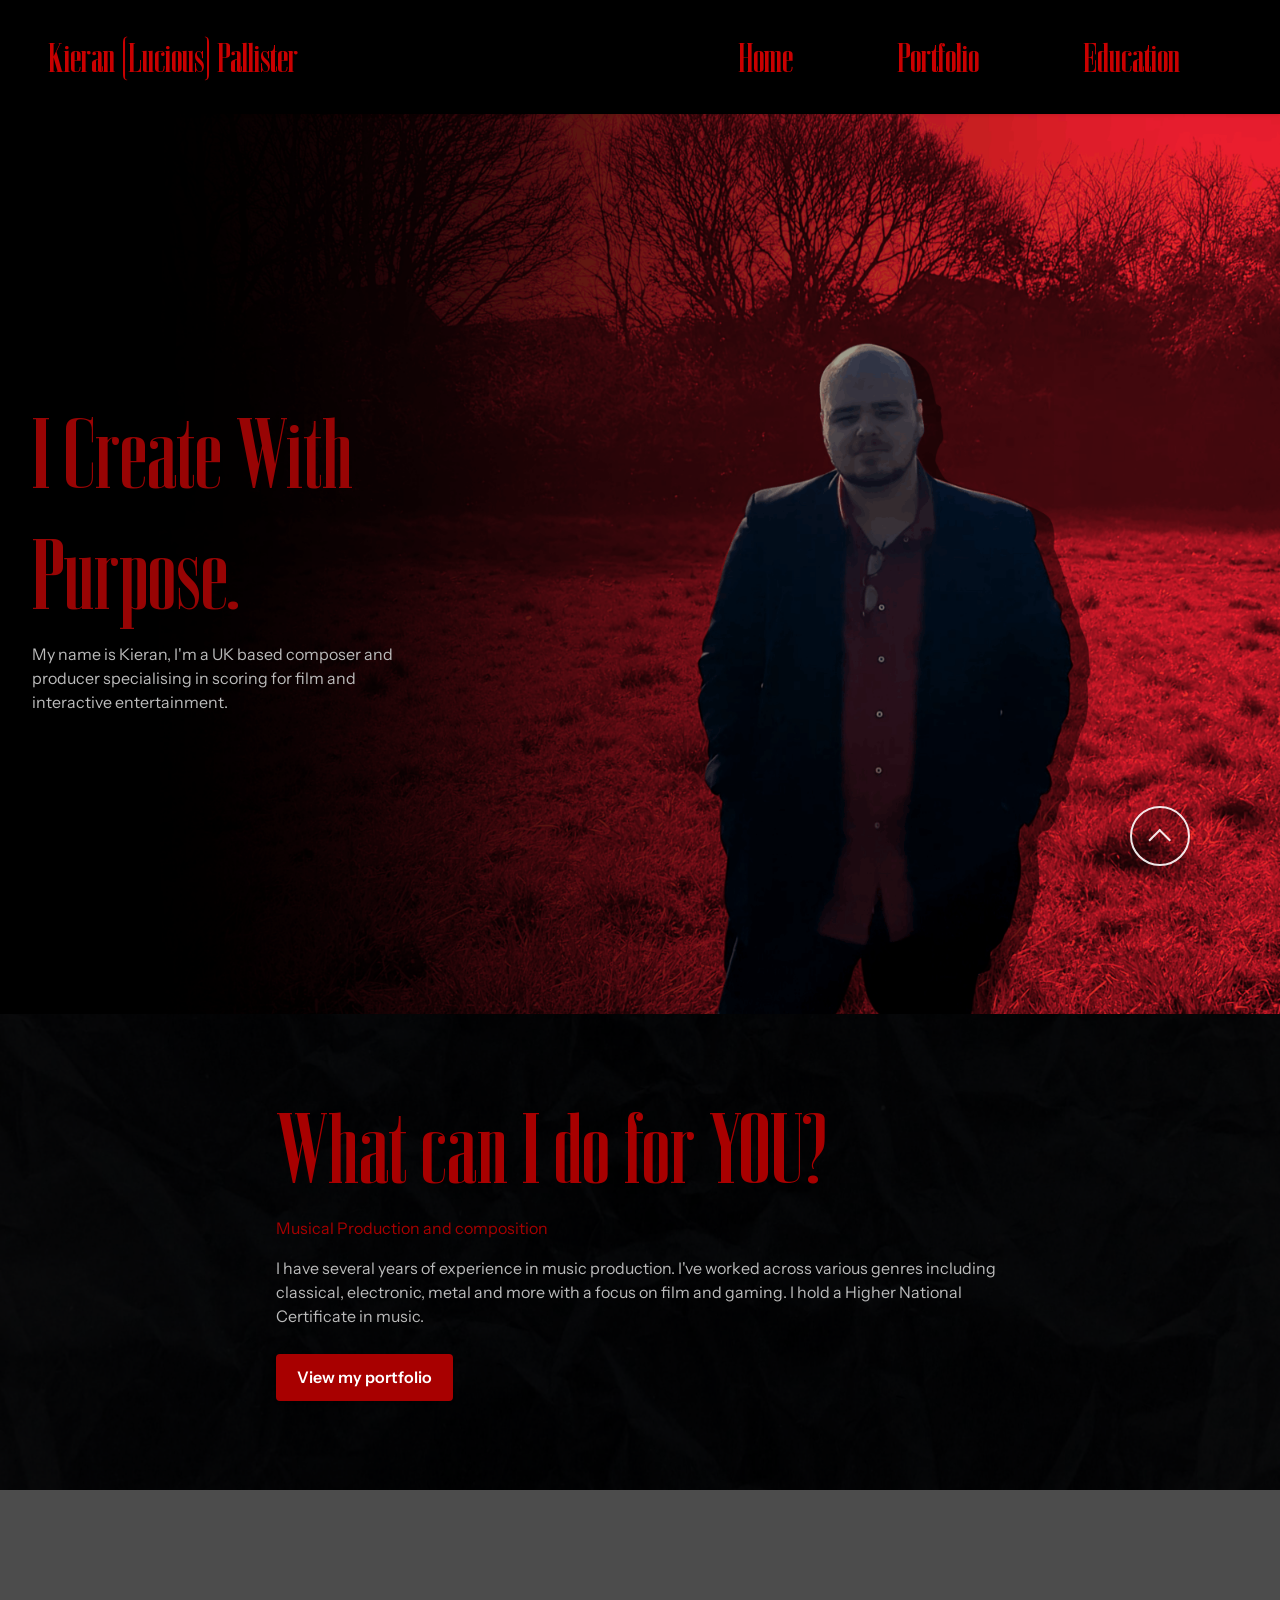
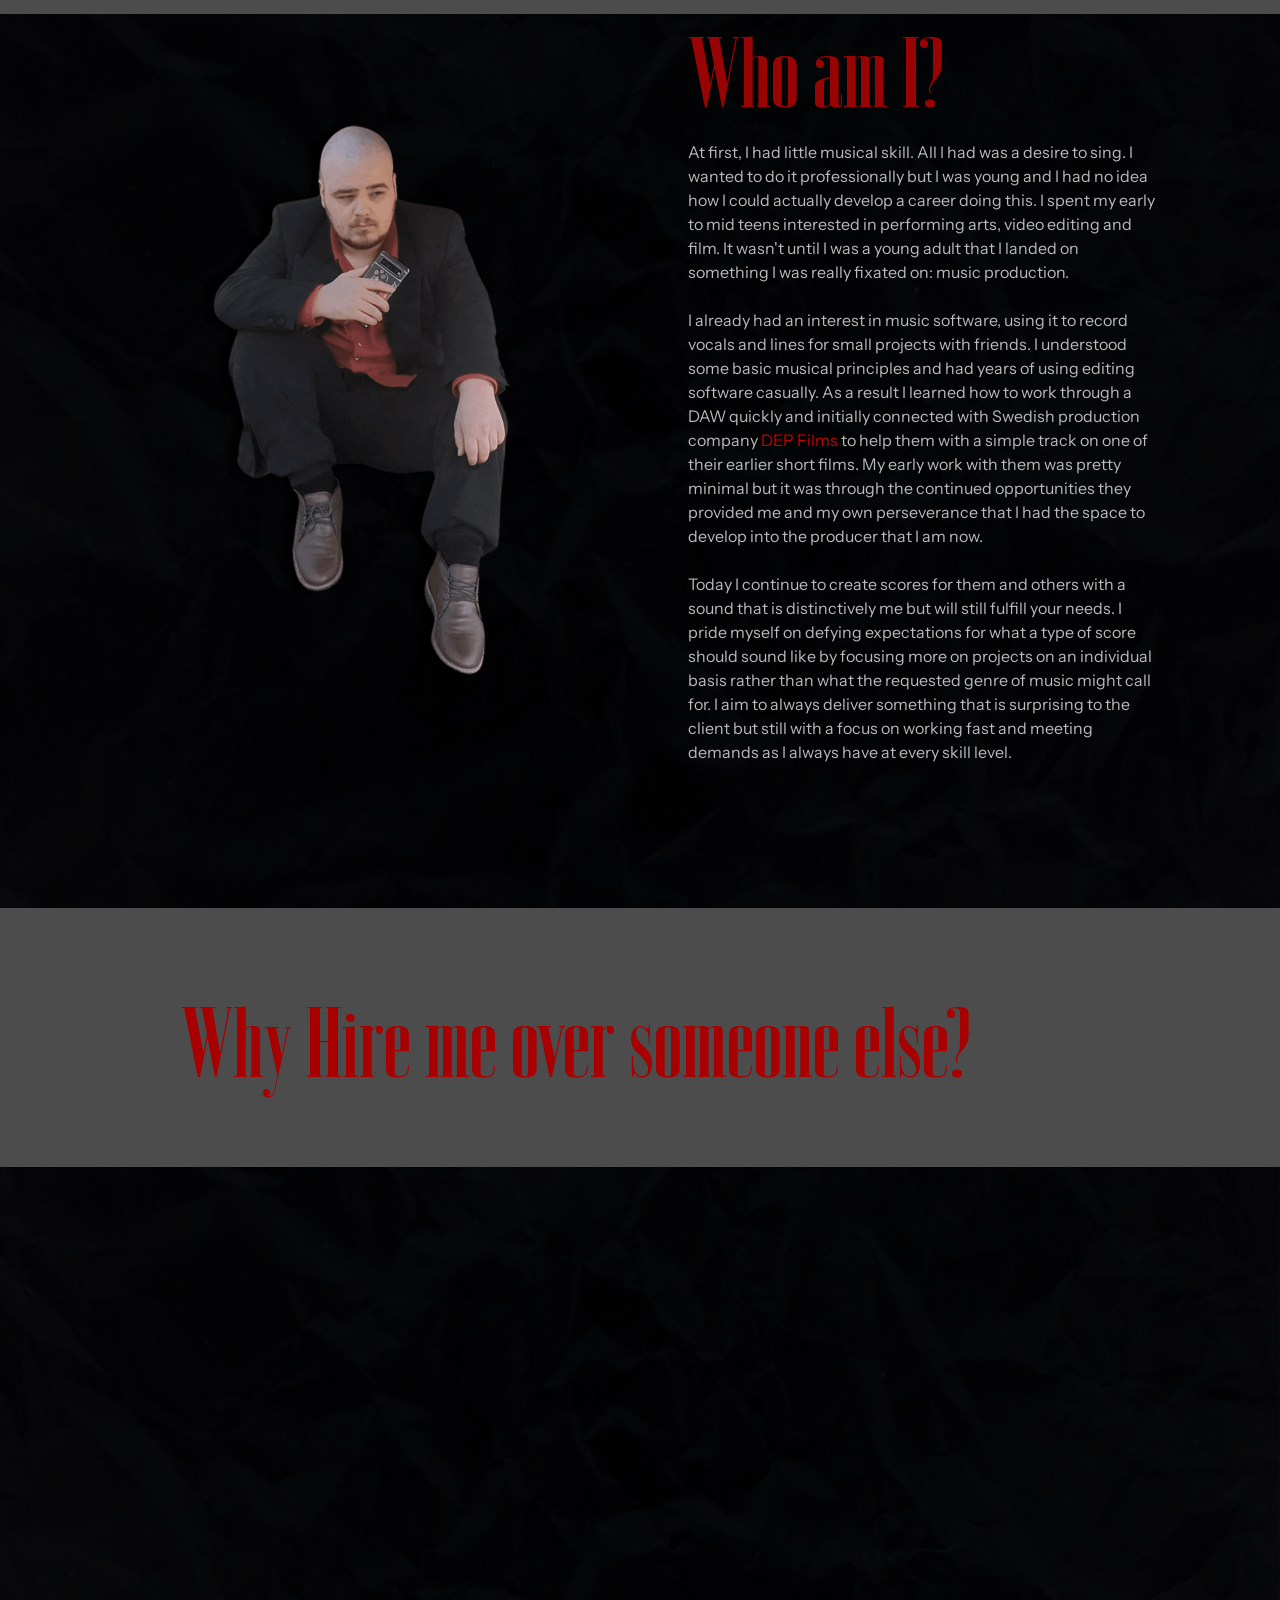
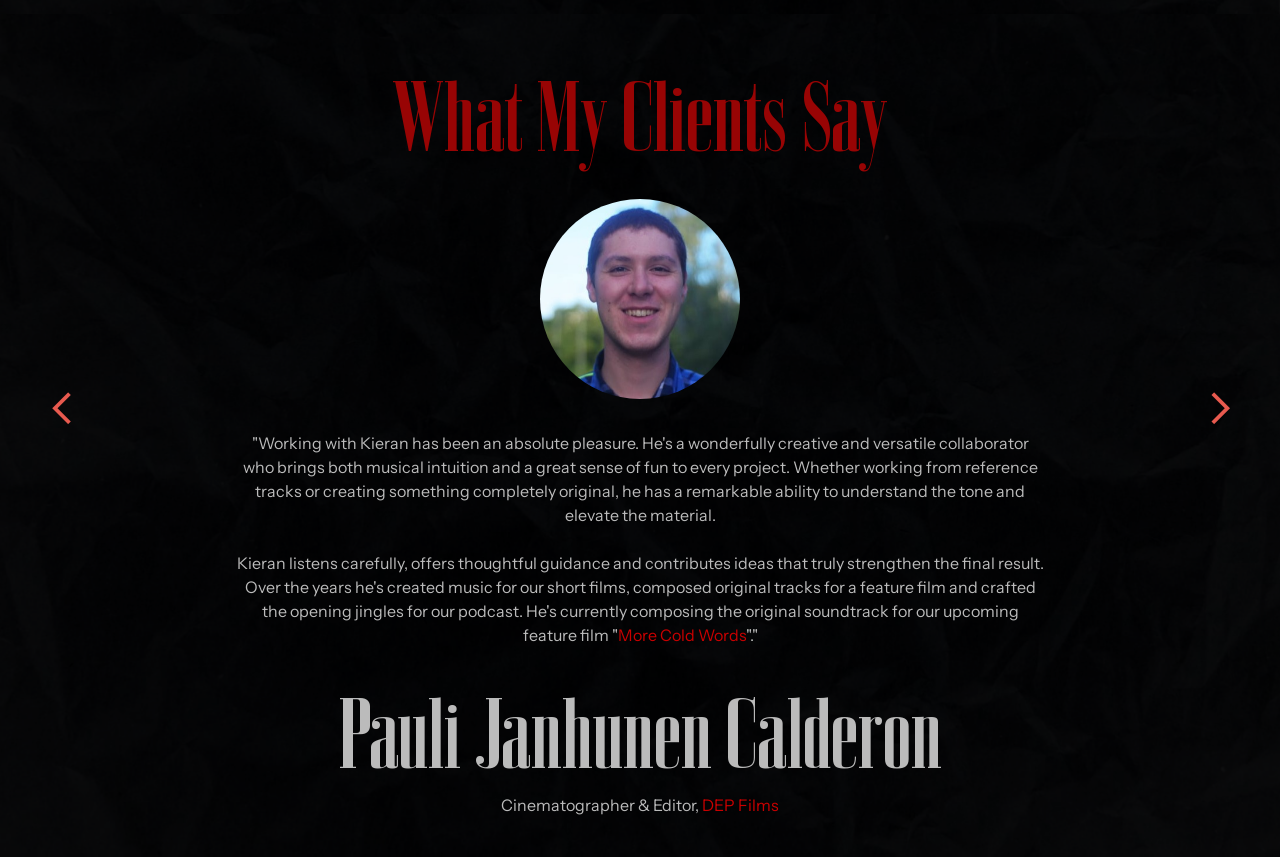
==== commit 957891bc: "Add files via upload" ====
--- a/index.html
+++ b/index.html
@@ -7,10 +7,10 @@
   <meta name="generator" content="Mobirise v6.1.12, mobirise.com">
   <meta name="viewport" content="width=device-width, initial-scale=1, minimum-scale=1">
   <link rel="shortcut icon" href="assets/images/still20of20me20idk-1266x1379-128x139.png" type="image/x-icon">
-  <meta name="description" content="My name is Kieran (Lucious) Pallister. I'm a UK based composer and producer specialising in scoring for forms of media such as film and more interactive media such as videogames and I'd like to work with you!">
-  
-  
-  <title>Kieran (Lucious) Pallister - Landing Page</title>
+  <meta name="description" content="My name is Kieran, I'm a UK based composer and producer specialising in scoring for film and interactive entertainment.">
+  
+  
+  <title>Kieran (Lucious) Pallister - Official Website</title>
   <link rel="stylesheet" href="assets/web/assets/mobirise-icons2/mobirise2.css">
   <link rel="stylesheet" href="assets/bootstrap/css/bootstrap.min.css">
   <link rel="stylesheet" href="assets/parallax/jarallax.css">
@@ -21,9 +21,11 @@
   <link href="assets/fonts/style.css" rel="stylesheet">
   <link rel="preload" href="https://fonts.googleapis.com/css?family=Lexend:100,200,300,400,500,600,700,800,900&display=swap" as="style" onload="this.onload=null;this.rel='stylesheet'">
   <noscript><link rel="stylesheet" href="https://fonts.googleapis.com/css?family=Lexend:100,200,300,400,500,600,700,800,900&display=swap"></noscript>
+  <link rel="preload" href="https://fonts.googleapis.com/css?family=Instrument+Sans:400,500,600,700,400i,500i,600i,700i&display=swap" as="style" onload="this.onload=null;this.rel='stylesheet'">
+  <noscript><link rel="stylesheet" href="https://fonts.googleapis.com/css?family=Instrument+Sans:400,500,600,700,400i,500i,600i,700i&display=swap"></noscript>
   <link rel="preload" href="https://fonts.googleapis.com/css?family=Chakra+Petch:300,300i,400,400i,500,500i,600,600i,700,700i&display=swap" as="style" onload="this.onload=null;this.rel='stylesheet'">
   <noscript><link rel="stylesheet" href="https://fonts.googleapis.com/css?family=Chakra+Petch:300,300i,400,400i,500,500i,600,600i,700,700i&display=swap"></noscript>
-  <link rel="preload" as="style" href="assets/mobirise/css/mbr-additional.css?v=JyFlzL"><link rel="stylesheet" href="assets/mobirise/css/mbr-additional.css?v=JyFlzL" type="text/css">
+  <link rel="preload" as="style" href="assets/mobirise/css/mbr-additional.css?v=SjBKLe"><link rel="stylesheet" href="assets/mobirise/css/mbr-additional.css?v=SjBKLe" type="text/css">
 
   
   
@@ -34,7 +36,7 @@
   <section data-bs-version="5.1" class="menu menu1 cid-vxTpGrJq7x" once="menu" id="menu1-c">
     
 
-    <nav class="navbar navbar-dropdown collapsed">
+    <nav class="navbar navbar-dropdown navbar-expand-lg">
         <div class="container-fluid">
             <div class="navbar-brand">
                 
@@ -49,8 +51,7 @@
                 </div>
             </button>
             <div class="collapse navbar-collapse" id="navbarSupportedContent">
-                <ul class="navbar-nav nav-dropdown nav-right" data-app-modern-menu="true"><li class="nav-item"><a class="nav-link link text-primary display-7" href="index.html">Home</a></li>
-                    <li class="nav-item"><a class="nav-link link text-primary display-7" href="Portfolio.html">Portfolio</a></li><li class="nav-item"><a class="nav-link link text-primary display-7" href="Education.html">Education</a></li></ul>
+                <ul class="navbar-nav nav-dropdown nav-right" data-app-modern-menu="true"><li class="nav-item"><a class="nav-link link text-primary smaller-title" href="index.html">Home</a></li><li class="nav-item"><a class="nav-link link text-primary smaller-title" href="Portfolio.html">Portfolio</a></li><li class="nav-item"><a class="nav-link link text-primary smaller-title" href="Education.html">Education</a></li></ul>
                 
                 
             </div>
@@ -68,10 +69,30 @@
     <div class="container-fluid">
         <div class="row">
             <div class="col-12 col-lg-4">
-                <h1 class="mbr-section-title mbr-fonts-style mb-3 display-1"><strong>I aim to Innovate,</strong></h1>
-                <h2 class="mbr-section-subtitle mbr-fonts-style mb-3 display-1">and Deliver.</h2>
-                <p class="mbr-text mbr-fonts-style display-7">My name is Kieran (Lucious) Pallister. I'm a UK based composer and producer specialising in scoring for forms of media such as film and more interactive media such as videogames and I'd like to work with you!</p>
-                
+                <h1 class="mbr-section-title mbr-fonts-style mb-3 display-1"><strong>I Create With</strong></h1>
+                <h2 class="mbr-section-subtitle mbr-fonts-style mb-3 display-1">Purpose.</h2>
+                <p class="mbr-text mbr-fonts-style display-7">My name is Kieran, I'm a UK based composer and producer specialising in scoring for film and interactive entertainment.</p>
+                
+            </div>
+        </div>
+    </div>
+</section>
+
+<section data-bs-version="5.1" class="header5 cid-vyLonGdpt9 mbr-parallax-background" id="header5-14">
+
+    
+
+    
+    <div class="mbr-overlay" style="opacity: 0.7; background-color: rgb(0, 0, 0);"></div>
+
+    <div class="container">
+        <div class="row justify-content-center">
+            <div class="col-12 col-lg-8">
+                <h1 class="mbr-section-title mbr-fonts-style mbr-white mb-3 display-1"><strong>What can I do for YOU?</strong></h1>
+                <h2 class="mbr-section-subtitle mbr-fonts-style mbr-white mb-3 display-7">Musical Production and composition</h2>
+                <p class="mbr-text mbr-fonts-style mbr-white display-7">
+                    I have several years of experience in music production. I've worked across various genres including classical, electronic, metal and more with a focus on film and gaming. I hold a Higher National Certificate in music.</p>
+                <div class="mbr-section-btn mt-3"><a class="btn btn-warning display-7" href="Portfolio.html">View my portfolio</a></div>
             </div>
         </div>
     </div>
@@ -95,57 +116,43 @@
                 <div class="text-wrapper">
                     <h3 class="mbr-section-title mbr-fonts-style mb-3 display-1">
                         <strong>Who am I?</strong></h3>
-                    <p class="mbr-text mbr-fonts-style display-7">Born in the early 2000's, music has always been an important aspect of my life. At a young age I aspired to some vague description of becoming a singer. Of course, being young there wasn't much more thought put into it than that. I spent my early to mid teens interested in performing arts, video editing, and film. It wasn't until I became a young adult that I landed on something I am truly passionate about: music production.
+                    <p class="mbr-text mbr-fonts-style display-7">At first, I had little musical skill. All I had was a desire to sing. I wanted to do it professionally but I was young and I had no idea how I could actually develop a career doing this. I spent my early to mid teens interested in performing arts, video editing and film. It wasn't until I was a young adult that I landed on something I was really fixated on: music production.
 <br>
-<br>Having previously tested music software, I had some experience using it to record vocals and small lines for small projects with friends and associates. I learned how to produce fast and first came to work for Swedish production company DEP Films. It was through their help and guidance that I had the space to flourish and develop into the producer that I am now. Today I continue to create scores for them and others with a unique and captivating sound. I pride myself on defying expectations for what a medium should be expected to sound like and aim to always deliver something that is new but still satisfactory to the customer or client.&nbsp;<br></p>
-                </div>
-            </div>
-        </div>
-    </div>
-</section>
-
-<section data-bs-version="5.1" class="features12 cid-sFF3eJNZDT mbr-parallax-background" id="features13-2">
-
-    
-    <div class="mbr-overlay" style="opacity: 0.7; background-color: rgb(0, 0, 0);">
-    </div>
+<br>I already had an interest in music software, using it to record vocals and lines for small projects with friends. I understood some basic musical principles and had years of using editing software casually. As a result I learned how to work through a DAW quickly and initially connected with Swedish production company <a href="http://www.depfilms.com" class="text-primary">DEP Films</a> to help them with a simple track on one of their earlier short films. My early work with them was pretty minimal but it was through the continued opportunities they provided me and my own perseverance that I had the space to develop into the producer that I am now.
+<br>
+<br>Today I continue to create scores for them and others with a sound that is distinctively me but will still fulfill your needs. I pride myself on defying expectations for what a type of score should sound like by focusing more on projects on an individual basis rather than what the requested genre of music might call for. I aim to always deliver something that is surprising to the client but still with a focus on working fast and meeting demands as I always have at every skill level.<br></p>
+                </div>
+            </div>
+        </div>
+    </div>
+</section>
+
+<section data-bs-version="5.1" class="content13 cid-vyL4gubPd3 mbr-parallax-background" id="content13-13">
+    
+
+    
+    <div class="mbr-overlay" style="opacity: 0.7; background-color: rgb(0, 0, 0);"></div>
     <div class="container">
         <div class="row justify-content-center">
-            <div class="col-12 col-lg-6">
-                <div class="card-wrapper">
-                    <div class="card-box align-left">
-                        <h4 class="card-title mbr-fonts-style mb-4 display-1"><strong>What can I do for YOU?</strong></h4>
-                        <p class="mbr-text mbr-fonts-style mb-4 display-7">Here you will find a small summary of my skills and an explanation of how they might suit your needs, should you choose to acquire me for your next project.&nbsp;<br></p>
-                        <div class="mbr-section-btn"><a class="btn btn-primary display-4" href="Portfolio.html">View my portfolio</a></div>
-                    </div>
-                </div>
-            </div>
-            <div class="col-12 col-lg-6">
-                <div class="item mbr-flex">
-                    <div class="icon-box">
-                        <span class="mbr-iconfont mobi-mbri-music mobi-mbri"></span>
-                    </div>
-                    <div class="text-box">
-                        <h4 class="icon-title mbr-black mbr-fonts-style display-5"><strong>Musical Production and Composition</strong></h4>
-                        <h5 class="icon-text mbr-black mbr-fonts-style display-7">Being the primary focus of my services and abilities, I have several years of experience in music production with DAW Mixcraft 9, working in a variety of genres. I am very flexible and open to learning new styles of music to suit your needs. I am currently taking a university level course at my local college to cement these skills and currently hold a Higher National Certificate, I am confident my abilities are already at the level required to fulfill your project needs.</h5>
-                    </div>
-                </div>
-                <div class="item mbr-flex">
-                    <div class="icon-box">
-                        <span class="mbr-iconfont mobi-mbri-video mobi-mbri"></span>
-                    </div>
-                    <div class="text-box">
-                        <h4 class="icon-title mbr-black mbr-fonts-style display-5"><strong>Basic Video Editing</strong></h4>
-                        <h5 class="icon-text mbr-black mbr-fonts-style display-7">I have a lifetime of experience editing footage in Sony Vegas. This is something I have taught myself from a young age, and I am a capable editor, although not to a professional degree. I am open to discussing editorial work if this is something you would require.</h5>
-                    </div>
-                </div>
-                <div class="item mbr-flex">
-                    <div class="icon-box">
-                        <span class="mbr-iconfont mobi-mbri-photo mobi-mbri"></span>
-                    </div>
-                    <div class="text-box">
-                        <h4 class="icon-title mbr-black mbr-fonts-style display-5"><strong>Visual Design for your project</strong></h4>
-                        <h5 class="icon-text mbr-black mbr-fonts-style display-7">Throughout my years of working on various projects, I have partaken in my fair share of visual design, such as creating YouTube thumbnails, cover art, and more. should you require it, I am open to discussing basic visual design elements of your project.</h5>
+            <div class="col-md-12 col-lg-10">
+                <h3 class="mbr-section-title mbr-fonts-style mb-4 display-1">
+                    <strong>Why Hire me over someone else?</strong></h3>
+            </div>
+        </div>
+        <div class="row justify-content-center">
+            <div class="col-md-12 col-lg-10">
+                <div class="row justify-content-center">
+                    <div class="col-12 col-lg-6">
+                        <ul class="list mbr-fonts-style display-7">
+                            <li><strong>I create with feeling rather than function.</strong><br>I am devoted to my craft. I'm not just here to give you something that feels like it's straight off of a factory line. I recognise the importance that music plays in conveying the emotional weight of a project.</li>
+                            <li><strong>I have experience across multiple mediums.</strong><br>I have an extensive track record of working across multiple formats and genres. My experience in these can blend together as little or as much as you deem necessary to suit your needs.</li>
+                            <li><strong>My work is publicly available.</strong><br>Don't just take my word for it. Let this site <a href="Portfolio.html" class="text-primary">and my portfolio</a> show you what I'm capable of. I enjoy sharing my work once it's completed but I can be discreet based on your needs.</li>
+                        </ul>
+                    </div>
+                    <div class="col-12 col-lg-6">
+                        <ul class="list mbr-fonts-style display-7">
+                            <li><strong>I'm receptive to feedback.</strong><br>I take great pride in my work but I understand that when I'm helping you, your project is yours and I aim to respect that as much as possible.<br><br><strong>I hold an HNC and am studying for an HND.</strong></li><li>My work is backed up by my education<br><br><a href="Education.html" class="text-primary">See what I'm up to this year!</a></li>
+                        </ul>
                     </div>
                 </div>
             </div>
@@ -190,7 +197,7 @@
                             <img src="assets/images/racind-1-400x364.webp" alt="">
                         </div>
                         <div class="user_text mb-4">
-                            <p class="mbr-fonts-style display-7">"Lucious has been my go to music artist since 2024 and he has never disappointed. Without his work, my games would simply not be the same.<br><br>Not only that, he’s also a pleasure to work with, responding well to new ideas and being proficient in many genres and themes. I’ve requested, at times, extremely esoteric things, from “Shostakovich Metal” to “Sega Megadrive - must be possible on real hardware”, and every time he’s delivered to his usual high standard.<br><br>His guidance in how music can be used thematically to aid the story had a major positive impact on my most recent game, <a href="https://raccoonindustries.itch.io/neet-2-sic-semper-tyrannis" class="text-primary">NEET 2: Sic Semper Tyrannis</a>, which through its music compositions, told a far richer story than text alone.<br><br>Therefore, I cannot recommend the man enough. He would be a valuable addition to any creative project and elevate the quality of the oft-neglected audio portion of Video, Films and Games to levels you didn’t think possible.”<br></p>
+                            <p class="mbr-fonts-style display-7">"Kieran has been my go to music artist since 2024 and he has never disappointed. Without his work, my games would simply not be the same.<br><br>Not only that, he’s also a pleasure to work with, responding well to new ideas and being proficient in many genres and themes. I’ve requested, at times, extremely esoteric things, from “Shostakovich Metal” to “Sega Megadrive - must be possible on real hardware”, and every time he’s delivered to his usual high standard.<br><br>His guidance in how music can be used thematically to aid the story had a major positive impact on my most recent game, <a href="https://raccoonindustries.itch.io/neet-2-sic-semper-tyrannis" class="text-primary">NEET 2: Sic Semper Tyrannis</a>, which through its music compositions, told a far richer story than text alone.<br><br>Therefore, I cannot recommend the man enough. He would be a valuable addition to any creative project and elevate the quality of the oft-neglected audio portion of Video, Films and Games to levels you didn’t think possible.”<br></p>
                         </div>
                         <div class="user_name mbr-fonts-style mb-2 display-1"><strong>Andre (Raccoon Industries)</strong></div>
                         <div class="user_desk mbr-fonts-style display-7">Editor &amp; Game Developer, <a href="https://www.youtube.com/@raccoon_industries" class="text-primary">Independent</a></div>
--- a/assets/mobirise/css/mbr-additional.css
+++ b/assets/mobirise/css/mbr-additional.css
@@ -37,7 +37,7 @@
   font-size: 2.5rem;
 }
 .display-7 {
-  font-family: 'Chakra Petch', sans-serif;
+  font-family: 'Instrument Sans', sans-serif;
   font-size: 1rem;
   line-height: 1.5;
 }
@@ -763,8 +763,13 @@
   display: flex;
   margin: auto;
 }
+@media (min-width: 992px) {
+  .cid-vxTpGrJq7x .container {
+    flex-wrap: nowrap;
+  }
+}
 .cid-vxTpGrJq7x .iconfont-wrapper {
-  color: #000000 !important;
+  color: #a80000 !important;
   font-size: 1.5rem;
   padding-right: 0.5rem;
 }
@@ -1079,6 +1084,33 @@
   color: #980404;
   text-align: justify;
 }
+.cid-vyLonGdpt9 {
+  padding-top: 5rem;
+  padding-bottom: 5rem;
+  background-image: url("../../../assets/images/crumpled-black-paper-texture-1392346176-2000x1333.webp");
+}
+.cid-vyLonGdpt9 .mbr-fallback-image.disabled {
+  display: none;
+}
+.cid-vyLonGdpt9 .mbr-fallback-image {
+  display: block;
+  background-size: cover;
+  background-position: center center;
+  width: 100%;
+  height: 100%;
+  position: absolute;
+  top: 0;
+}
+.cid-vyLonGdpt9 .mbr-section-title {
+  color: #a80000;
+}
+.cid-vyLonGdpt9 .mbr-text,
+.cid-vyLonGdpt9 .mbr-section-btn {
+  color: #bbbbbb;
+}
+.cid-vyLonGdpt9 .mbr-section-subtitle {
+  color: #a80000;
+}
 .cid-sFF75ZhH2d {
   padding-top: 6rem;
   padding-bottom: 6rem;
@@ -1103,53 +1135,45 @@
 .cid-sFF75ZhH2d .mbr-text {
   color: #bbbbbb;
 }
-.cid-sFF3eJNZDT {
-  padding-top: 7rem;
-  padding-bottom: 0rem;
-  background-image: url("../../../assets/images/crumpled-black-paper-texture-1392346175-2000x1333.webp");
-}
-.cid-sFF3eJNZDT .item {
-  display: flex;
-  align-items: center;
-  margin-bottom: 2rem;
-}
-.cid-sFF3eJNZDT .icon-box {
-  background: #a80000;
-  width: 60px;
-  min-width: 60px;
-  height: 60px;
-  border-radius: 50%;
-  margin-right: 1rem;
-  display: flex;
-  justify-content: center;
-  align-items: center;
-}
-.cid-sFF3eJNZDT .mbr-iconfont {
+.cid-vyL4gubPd3 {
+  padding-top: 5rem;
+  padding-bottom: 5rem;
+  background-image: url("../../../assets/images/crumpled-black-paper-texture-1392346176-2000x1333.webp");
+}
+.cid-vyL4gubPd3 .mbr-fallback-image.disabled {
+  display: none;
+}
+.cid-vyL4gubPd3 .mbr-fallback-image {
+  display: block;
+  background-size: cover;
+  background-position: center center;
+  width: 100%;
+  height: 100%;
+  position: absolute;
+  top: 0;
+}
+.cid-vyL4gubPd3 ul {
+  list-style: none;
+  margin: 0;
+  padding-left: 2.5rem;
+}
+.cid-vyL4gubPd3 li {
+  position: relative;
+  margin-bottom: 1rem;
+}
+.cid-vyL4gubPd3 ul li::before {
+  position: absolute;
+  left: -1.6rem;
+  content: "\2022";
+  color: #a80000;
+  font-weight: bold;
   font-size: 2rem;
-  color: #ffffff;
-}
-@media (max-width: 991px) {
-  .cid-sFF3eJNZDT .card {
-    margin-bottom: 2rem;
-  }
-  .cid-sFF3eJNZDT .card-wrapper {
-    margin-bottom: 2rem;
-  }
-}
-.cid-sFF3eJNZDT .card-title,
-.cid-sFF3eJNZDT .card-box {
-  color: #980404;
-  text-align: center;
-}
-.cid-sFF3eJNZDT .icon-text {
-  color: #bbbbbb;
-  text-align: left;
-}
-.cid-sFF3eJNZDT .icon-title {
-  color: #980404;
-}
-.cid-sFF3eJNZDT .mbr-text,
-.cid-sFF3eJNZDT .mbr-section-btn {
+  width: 1.6rem;
+}
+.cid-vyL4gubPd3 .mbr-section-title {
+  color: #a80000;
+}
+.cid-vyL4gubPd3 .list {
   color: #bbbbbb;
 }
 .cid-vyr2ktpw9m {
@@ -1215,43 +1239,6 @@
 }
 .cid-vyr2ktpw9m .user_desk {
   color: #bbbbbb;
-}
-.cid-vynqJjSIXA {
-  padding-top: 1rem;
-  padding-bottom: 1rem;
-  background-image: url("../../../assets/images/crumpled-black-paper-texture-1392346176-2000x1333.webp");
-}
-.cid-vynqJjSIXA .mbr-fallback-image.disabled {
-  display: none;
-}
-.cid-vynqJjSIXA .mbr-fallback-image {
-  display: block;
-  background-size: cover;
-  background-position: center center;
-  width: 100%;
-  height: 100%;
-  position: absolute;
-  top: 0;
-}
-.cid-vynqJjSIXA .video-wrapper iframe {
-  width: 100%;
-}
-.cid-vynqJjSIXA .mbr-section-title,
-.cid-vynqJjSIXA .mbr-description {
-  text-align: center;
-}
-@media (min-width: 992px) {
-  .cid-vynqJjSIXA .text-wrapper {
-    padding: 2rem;
-  }
-}
-.cid-vynqJjSIXA .mbr-description {
-  text-align: justify;
-  color: #980404;
-}
-.cid-vynqJjSIXA .mbr-text {
-  color: #bbbbbb;
-  text-align: left;
 }
 .cid-vxTpGrJq7x .navbar-dropdown {
   position: relative !important;
@@ -1313,8 +1300,13 @@
   display: flex;
   margin: auto;
 }
+@media (min-width: 992px) {
+  .cid-vxTpGrJq7x .container {
+    flex-wrap: nowrap;
+  }
+}
 .cid-vxTpGrJq7x .iconfont-wrapper {
-  color: #000000 !important;
+  color: #a80000 !important;
   font-size: 1.5rem;
   padding-right: 0.5rem;
 }
@@ -1601,6 +1593,43 @@
     left: -1rem;
   }
 }
+.cid-vynqJjSIXA {
+  padding-top: 1rem;
+  padding-bottom: 1rem;
+  background-image: url("../../../assets/images/crumpled-black-paper-texture-1392346176-2000x1333.webp");
+}
+.cid-vynqJjSIXA .mbr-fallback-image.disabled {
+  display: none;
+}
+.cid-vynqJjSIXA .mbr-fallback-image {
+  display: block;
+  background-size: cover;
+  background-position: center center;
+  width: 100%;
+  height: 100%;
+  position: absolute;
+  top: 0;
+}
+.cid-vynqJjSIXA .video-wrapper iframe {
+  width: 100%;
+}
+.cid-vynqJjSIXA .mbr-section-title,
+.cid-vynqJjSIXA .mbr-description {
+  text-align: center;
+}
+@media (min-width: 992px) {
+  .cid-vynqJjSIXA .text-wrapper {
+    padding: 2rem;
+  }
+}
+.cid-vynqJjSIXA .mbr-description {
+  text-align: justify;
+  color: #980404;
+}
+.cid-vynqJjSIXA .mbr-text {
+  color: #bbbbbb;
+  text-align: left;
+}
 .cid-vxTcItr8gM {
   padding-top: 1rem;
   padding-bottom: 0rem;
@@ -1766,103 +1795,6 @@
 }
 .cid-vynvtGQggb .mbr-text,
 .cid-vynvtGQggb .mbr-section-btn {
-  color: #bbbbbb;
-}
-.cid-vyrg77i2IG {
-  padding-top: 0rem;
-  padding-bottom: 0rem;
-  background-image: url("../../../assets/images/crumpled-black-paper-texture-1392346176-2000x1333.webp");
-}
-.cid-vyrg77i2IG .mbr-fallback-image.disabled {
-  display: none;
-}
-.cid-vyrg77i2IG .mbr-fallback-image {
-  display: block;
-  background-size: cover;
-  background-position: center center;
-  width: 100%;
-  height: 100%;
-  position: absolute;
-  top: 0;
-}
-.cid-vyrg77i2IG .row {
-  align-items: center;
-}
-@media (max-width: 991px) {
-  .cid-vyrg77i2IG .image-wrapper {
-    padding: 1rem;
-  }
-}
-@media (min-width: 992px) {
-  .cid-vyrg77i2IG .text-wrapper {
-    padding: 0 2rem;
-  }
-}
-.cid-vyrg77i2IG .mbr-section-title {
-  color: #a80000;
-}
-.cid-vyrg77i2IG .mbr-text,
-.cid-vyrg77i2IG .mbr-section-btn {
-  color: #bbbbbb;
-}
-.cid-vyr5ppi8kn {
-  padding-top: 1rem;
-  padding-bottom: 1rem;
-  background-image: url("../../../assets/images/crumpled-black-paper-texture-1392346176-2000x1333.webp");
-}
-.cid-vyr5ppi8kn .mbr-fallback-image.disabled {
-  display: none;
-}
-.cid-vyr5ppi8kn .mbr-fallback-image {
-  display: block;
-  background-size: cover;
-  background-position: center center;
-  width: 100%;
-  height: 100%;
-  position: absolute;
-  top: 0;
-}
-.cid-vyr5ppi8kn .video-wrapper iframe {
-  width: 100%;
-}
-.cid-vyr5ppi8kn .mbr-section-title,
-.cid-vyr5ppi8kn .mbr-description {
-  text-align: center;
-}
-@media (min-width: 992px) {
-  .cid-vyr5ppi8kn .text-wrapper {
-    padding: 2rem;
-  }
-}
-.cid-vyr5ppi8kn .mbr-description {
-  text-align: justify;
-  color: #980404;
-}
-.cid-vyr5ppi8kn .mbr-text {
-  color: #bbbbbb;
-  text-align: left;
-}
-.cid-vyriwwoJQf {
-  padding-top: 2rem;
-  padding-bottom: 0rem;
-  background-color: #000000;
-}
-.cid-vyriwwoJQf .mbr-fallback-image.disabled {
-  display: none;
-}
-.cid-vyriwwoJQf .mbr-fallback-image {
-  display: block;
-  background-size: cover;
-  background-position: center center;
-  width: 100%;
-  height: 100%;
-  position: absolute;
-  top: 0;
-}
-.cid-vyriwwoJQf .mbr-section-title {
-  color: #980404;
-}
-.cid-vyriwwoJQf .mbr-section-subtitle {
   color: #bbbbbb;
 }
 .cid-vyr5ppxVl5 .navbar-dropdown {
@@ -1925,8 +1857,13 @@
   display: flex;
   margin: auto;
 }
+@media (min-width: 992px) {
+  .cid-vyr5ppxVl5 .container {
+    flex-wrap: nowrap;
+  }
+}
 .cid-vyr5ppxVl5 .iconfont-wrapper {
-  color: #000000 !important;
+  color: #a80000 !important;
   font-size: 1.5rem;
   padding-right: 0.5rem;
 }
@@ -2213,6 +2150,103 @@
     left: -1rem;
   }
 }
+.cid-vyrg77i2IG {
+  padding-top: 0rem;
+  padding-bottom: 0rem;
+  background-image: url("../../../assets/images/crumpled-black-paper-texture-1392346176-2000x1333.webp");
+}
+.cid-vyrg77i2IG .mbr-fallback-image.disabled {
+  display: none;
+}
+.cid-vyrg77i2IG .mbr-fallback-image {
+  display: block;
+  background-size: cover;
+  background-position: center center;
+  width: 100%;
+  height: 100%;
+  position: absolute;
+  top: 0;
+}
+.cid-vyrg77i2IG .row {
+  align-items: center;
+}
+@media (max-width: 991px) {
+  .cid-vyrg77i2IG .image-wrapper {
+    padding: 1rem;
+  }
+}
+@media (min-width: 992px) {
+  .cid-vyrg77i2IG .text-wrapper {
+    padding: 0 2rem;
+  }
+}
+.cid-vyrg77i2IG .mbr-section-title {
+  color: #a80000;
+}
+.cid-vyrg77i2IG .mbr-text,
+.cid-vyrg77i2IG .mbr-section-btn {
+  color: #bbbbbb;
+}
+.cid-vyr5ppi8kn {
+  padding-top: 1rem;
+  padding-bottom: 1rem;
+  background-image: url("../../../assets/images/crumpled-black-paper-texture-1392346176-2000x1333.webp");
+}
+.cid-vyr5ppi8kn .mbr-fallback-image.disabled {
+  display: none;
+}
+.cid-vyr5ppi8kn .mbr-fallback-image {
+  display: block;
+  background-size: cover;
+  background-position: center center;
+  width: 100%;
+  height: 100%;
+  position: absolute;
+  top: 0;
+}
+.cid-vyr5ppi8kn .video-wrapper iframe {
+  width: 100%;
+}
+.cid-vyr5ppi8kn .mbr-section-title,
+.cid-vyr5ppi8kn .mbr-description {
+  text-align: center;
+}
+@media (min-width: 992px) {
+  .cid-vyr5ppi8kn .text-wrapper {
+    padding: 2rem;
+  }
+}
+.cid-vyr5ppi8kn .mbr-description {
+  text-align: justify;
+  color: #980404;
+}
+.cid-vyr5ppi8kn .mbr-text {
+  color: #bbbbbb;
+  text-align: left;
+}
+.cid-vyriwwoJQf {
+  padding-top: 2rem;
+  padding-bottom: 0rem;
+  background-color: #000000;
+}
+.cid-vyriwwoJQf .mbr-fallback-image.disabled {
+  display: none;
+}
+.cid-vyriwwoJQf .mbr-fallback-image {
+  display: block;
+  background-size: cover;
+  background-position: center center;
+  width: 100%;
+  height: 100%;
+  position: absolute;
+  top: 0;
+}
+.cid-vyriwwoJQf .mbr-section-title {
+  color: #980404;
+}
+.cid-vyriwwoJQf .mbr-section-subtitle {
+  color: #bbbbbb;
+}
 .cid-vyrdEndPKP {
   padding-top: 2rem;
   padding-bottom: 1rem;
--- a/assets/mobirise/css/mbr-additional.css
+++ b/assets/mobirise/css/mbr-additional.css
@@ -37,7 +37,7 @@
   font-size: 2.5rem;
 }
 .display-7 {
-  font-family: 'Chakra Petch', sans-serif;
+  font-family: 'Instrument Sans', sans-serif;
   font-size: 1rem;
   line-height: 1.5;
 }
@@ -763,8 +763,13 @@
   display: flex;
   margin: auto;
 }
+@media (min-width: 992px) {
+  .cid-vxTpGrJq7x .container {
+    flex-wrap: nowrap;
+  }
+}
 .cid-vxTpGrJq7x .iconfont-wrapper {
-  color: #000000 !important;
+  color: #a80000 !important;
   font-size: 1.5rem;
   padding-right: 0.5rem;
 }
@@ -1079,6 +1084,33 @@
   color: #980404;
   text-align: justify;
 }
+.cid-vyLonGdpt9 {
+  padding-top: 5rem;
+  padding-bottom: 5rem;
+  background-image: url("../../../assets/images/crumpled-black-paper-texture-1392346176-2000x1333.webp");
+}
+.cid-vyLonGdpt9 .mbr-fallback-image.disabled {
+  display: none;
+}
+.cid-vyLonGdpt9 .mbr-fallback-image {
+  display: block;
+  background-size: cover;
+  background-position: center center;
+  width: 100%;
+  height: 100%;
+  position: absolute;
+  top: 0;
+}
+.cid-vyLonGdpt9 .mbr-section-title {
+  color: #a80000;
+}
+.cid-vyLonGdpt9 .mbr-text,
+.cid-vyLonGdpt9 .mbr-section-btn {
+  color: #bbbbbb;
+}
+.cid-vyLonGdpt9 .mbr-section-subtitle {
+  color: #a80000;
+}
 .cid-sFF75ZhH2d {
   padding-top: 6rem;
   padding-bottom: 6rem;
@@ -1103,53 +1135,45 @@
 .cid-sFF75ZhH2d .mbr-text {
   color: #bbbbbb;
 }
-.cid-sFF3eJNZDT {
-  padding-top: 7rem;
-  padding-bottom: 0rem;
-  background-image: url("../../../assets/images/crumpled-black-paper-texture-1392346175-2000x1333.webp");
-}
-.cid-sFF3eJNZDT .item {
-  display: flex;
-  align-items: center;
-  margin-bottom: 2rem;
-}
-.cid-sFF3eJNZDT .icon-box {
-  background: #a80000;
-  width: 60px;
-  min-width: 60px;
-  height: 60px;
-  border-radius: 50%;
-  margin-right: 1rem;
-  display: flex;
-  justify-content: center;
-  align-items: center;
-}
-.cid-sFF3eJNZDT .mbr-iconfont {
+.cid-vyL4gubPd3 {
+  padding-top: 5rem;
+  padding-bottom: 5rem;
+  background-image: url("../../../assets/images/crumpled-black-paper-texture-1392346176-2000x1333.webp");
+}
+.cid-vyL4gubPd3 .mbr-fallback-image.disabled {
+  display: none;
+}
+.cid-vyL4gubPd3 .mbr-fallback-image {
+  display: block;
+  background-size: cover;
+  background-position: center center;
+  width: 100%;
+  height: 100%;
+  position: absolute;
+  top: 0;
+}
+.cid-vyL4gubPd3 ul {
+  list-style: none;
+  margin: 0;
+  padding-left: 2.5rem;
+}
+.cid-vyL4gubPd3 li {
+  position: relative;
+  margin-bottom: 1rem;
+}
+.cid-vyL4gubPd3 ul li::before {
+  position: absolute;
+  left: -1.6rem;
+  content: "\2022";
+  color: #a80000;
+  font-weight: bold;
   font-size: 2rem;
-  color: #ffffff;
-}
-@media (max-width: 991px) {
-  .cid-sFF3eJNZDT .card {
-    margin-bottom: 2rem;
-  }
-  .cid-sFF3eJNZDT .card-wrapper {
-    margin-bottom: 2rem;
-  }
-}
-.cid-sFF3eJNZDT .card-title,
-.cid-sFF3eJNZDT .card-box {
-  color: #980404;
-  text-align: center;
-}
-.cid-sFF3eJNZDT .icon-text {
-  color: #bbbbbb;
-  text-align: left;
-}
-.cid-sFF3eJNZDT .icon-title {
-  color: #980404;
-}
-.cid-sFF3eJNZDT .mbr-text,
-.cid-sFF3eJNZDT .mbr-section-btn {
+  width: 1.6rem;
+}
+.cid-vyL4gubPd3 .mbr-section-title {
+  color: #a80000;
+}
+.cid-vyL4gubPd3 .list {
   color: #bbbbbb;
 }
 .cid-vyr2ktpw9m {
@@ -1215,43 +1239,6 @@
 }
 .cid-vyr2ktpw9m .user_desk {
   color: #bbbbbb;
-}
-.cid-vynqJjSIXA {
-  padding-top: 1rem;
-  padding-bottom: 1rem;
-  background-image: url("../../../assets/images/crumpled-black-paper-texture-1392346176-2000x1333.webp");
-}
-.cid-vynqJjSIXA .mbr-fallback-image.disabled {
-  display: none;
-}
-.cid-vynqJjSIXA .mbr-fallback-image {
-  display: block;
-  background-size: cover;
-  background-position: center center;
-  width: 100%;
-  height: 100%;
-  position: absolute;
-  top: 0;
-}
-.cid-vynqJjSIXA .video-wrapper iframe {
-  width: 100%;
-}
-.cid-vynqJjSIXA .mbr-section-title,
-.cid-vynqJjSIXA .mbr-description {
-  text-align: center;
-}
-@media (min-width: 992px) {
-  .cid-vynqJjSIXA .text-wrapper {
-    padding: 2rem;
-  }
-}
-.cid-vynqJjSIXA .mbr-description {
-  text-align: justify;
-  color: #980404;
-}
-.cid-vynqJjSIXA .mbr-text {
-  color: #bbbbbb;
-  text-align: left;
 }
 .cid-vxTpGrJq7x .navbar-dropdown {
   position: relative !important;
@@ -1313,8 +1300,13 @@
   display: flex;
   margin: auto;
 }
+@media (min-width: 992px) {
+  .cid-vxTpGrJq7x .container {
+    flex-wrap: nowrap;
+  }
+}
 .cid-vxTpGrJq7x .iconfont-wrapper {
-  color: #000000 !important;
+  color: #a80000 !important;
   font-size: 1.5rem;
   padding-right: 0.5rem;
 }
@@ -1601,6 +1593,43 @@
     left: -1rem;
   }
 }
+.cid-vynqJjSIXA {
+  padding-top: 1rem;
+  padding-bottom: 1rem;
+  background-image: url("../../../assets/images/crumpled-black-paper-texture-1392346176-2000x1333.webp");
+}
+.cid-vynqJjSIXA .mbr-fallback-image.disabled {
+  display: none;
+}
+.cid-vynqJjSIXA .mbr-fallback-image {
+  display: block;
+  background-size: cover;
+  background-position: center center;
+  width: 100%;
+  height: 100%;
+  position: absolute;
+  top: 0;
+}
+.cid-vynqJjSIXA .video-wrapper iframe {
+  width: 100%;
+}
+.cid-vynqJjSIXA .mbr-section-title,
+.cid-vynqJjSIXA .mbr-description {
+  text-align: center;
+}
+@media (min-width: 992px) {
+  .cid-vynqJjSIXA .text-wrapper {
+    padding: 2rem;
+  }
+}
+.cid-vynqJjSIXA .mbr-description {
+  text-align: justify;
+  color: #980404;
+}
+.cid-vynqJjSIXA .mbr-text {
+  color: #bbbbbb;
+  text-align: left;
+}
 .cid-vxTcItr8gM {
   padding-top: 1rem;
   padding-bottom: 0rem;
@@ -1766,103 +1795,6 @@
 }
 .cid-vynvtGQggb .mbr-text,
 .cid-vynvtGQggb .mbr-section-btn {
-  color: #bbbbbb;
-}
-.cid-vyrg77i2IG {
-  padding-top: 0rem;
-  padding-bottom: 0rem;
-  background-image: url("../../../assets/images/crumpled-black-paper-texture-1392346176-2000x1333.webp");
-}
-.cid-vyrg77i2IG .mbr-fallback-image.disabled {
-  display: none;
-}
-.cid-vyrg77i2IG .mbr-fallback-image {
-  display: block;
-  background-size: cover;
-  background-position: center center;
-  width: 100%;
-  height: 100%;
-  position: absolute;
-  top: 0;
-}
-.cid-vyrg77i2IG .row {
-  align-items: center;
-}
-@media (max-width: 991px) {
-  .cid-vyrg77i2IG .image-wrapper {
-    padding: 1rem;
-  }
-}
-@media (min-width: 992px) {
-  .cid-vyrg77i2IG .text-wrapper {
-    padding: 0 2rem;
-  }
-}
-.cid-vyrg77i2IG .mbr-section-title {
-  color: #a80000;
-}
-.cid-vyrg77i2IG .mbr-text,
-.cid-vyrg77i2IG .mbr-section-btn {
-  color: #bbbbbb;
-}
-.cid-vyr5ppi8kn {
-  padding-top: 1rem;
-  padding-bottom: 1rem;
-  background-image: url("../../../assets/images/crumpled-black-paper-texture-1392346176-2000x1333.webp");
-}
-.cid-vyr5ppi8kn .mbr-fallback-image.disabled {
-  display: none;
-}
-.cid-vyr5ppi8kn .mbr-fallback-image {
-  display: block;
-  background-size: cover;
-  background-position: center center;
-  width: 100%;
-  height: 100%;
-  position: absolute;
-  top: 0;
-}
-.cid-vyr5ppi8kn .video-wrapper iframe {
-  width: 100%;
-}
-.cid-vyr5ppi8kn .mbr-section-title,
-.cid-vyr5ppi8kn .mbr-description {
-  text-align: center;
-}
-@media (min-width: 992px) {
-  .cid-vyr5ppi8kn .text-wrapper {
-    padding: 2rem;
-  }
-}
-.cid-vyr5ppi8kn .mbr-description {
-  text-align: justify;
-  color: #980404;
-}
-.cid-vyr5ppi8kn .mbr-text {
-  color: #bbbbbb;
-  text-align: left;
-}
-.cid-vyriwwoJQf {
-  padding-top: 2rem;
-  padding-bottom: 0rem;
-  background-color: #000000;
-}
-.cid-vyriwwoJQf .mbr-fallback-image.disabled {
-  display: none;
-}
-.cid-vyriwwoJQf .mbr-fallback-image {
-  display: block;
-  background-size: cover;
-  background-position: center center;
-  width: 100%;
-  height: 100%;
-  position: absolute;
-  top: 0;
-}
-.cid-vyriwwoJQf .mbr-section-title {
-  color: #980404;
-}
-.cid-vyriwwoJQf .mbr-section-subtitle {
   color: #bbbbbb;
 }
 .cid-vyr5ppxVl5 .navbar-dropdown {
@@ -1925,8 +1857,13 @@
   display: flex;
   margin: auto;
 }
+@media (min-width: 992px) {
+  .cid-vyr5ppxVl5 .container {
+    flex-wrap: nowrap;
+  }
+}
 .cid-vyr5ppxVl5 .iconfont-wrapper {
-  color: #000000 !important;
+  color: #a80000 !important;
   font-size: 1.5rem;
   padding-right: 0.5rem;
 }
@@ -2213,6 +2150,103 @@
     left: -1rem;
   }
 }
+.cid-vyrg77i2IG {
+  padding-top: 0rem;
+  padding-bottom: 0rem;
+  background-image: url("../../../assets/images/crumpled-black-paper-texture-1392346176-2000x1333.webp");
+}
+.cid-vyrg77i2IG .mbr-fallback-image.disabled {
+  display: none;
+}
+.cid-vyrg77i2IG .mbr-fallback-image {
+  display: block;
+  background-size: cover;
+  background-position: center center;
+  width: 100%;
+  height: 100%;
+  position: absolute;
+  top: 0;
+}
+.cid-vyrg77i2IG .row {
+  align-items: center;
+}
+@media (max-width: 991px) {
+  .cid-vyrg77i2IG .image-wrapper {
+    padding: 1rem;
+  }
+}
+@media (min-width: 992px) {
+  .cid-vyrg77i2IG .text-wrapper {
+    padding: 0 2rem;
+  }
+}
+.cid-vyrg77i2IG .mbr-section-title {
+  color: #a80000;
+}
+.cid-vyrg77i2IG .mbr-text,
+.cid-vyrg77i2IG .mbr-section-btn {
+  color: #bbbbbb;
+}
+.cid-vyr5ppi8kn {
+  padding-top: 1rem;
+  padding-bottom: 1rem;
+  background-image: url("../../../assets/images/crumpled-black-paper-texture-1392346176-2000x1333.webp");
+}
+.cid-vyr5ppi8kn .mbr-fallback-image.disabled {
+  display: none;
+}
+.cid-vyr5ppi8kn .mbr-fallback-image {
+  display: block;
+  background-size: cover;
+  background-position: center center;
+  width: 100%;
+  height: 100%;
+  position: absolute;
+  top: 0;
+}
+.cid-vyr5ppi8kn .video-wrapper iframe {
+  width: 100%;
+}
+.cid-vyr5ppi8kn .mbr-section-title,
+.cid-vyr5ppi8kn .mbr-description {
+  text-align: center;
+}
+@media (min-width: 992px) {
+  .cid-vyr5ppi8kn .text-wrapper {
+    padding: 2rem;
+  }
+}
+.cid-vyr5ppi8kn .mbr-description {
+  text-align: justify;
+  color: #980404;
+}
+.cid-vyr5ppi8kn .mbr-text {
+  color: #bbbbbb;
+  text-align: left;
+}
+.cid-vyriwwoJQf {
+  padding-top: 2rem;
+  padding-bottom: 0rem;
+  background-color: #000000;
+}
+.cid-vyriwwoJQf .mbr-fallback-image.disabled {
+  display: none;
+}
+.cid-vyriwwoJQf .mbr-fallback-image {
+  display: block;
+  background-size: cover;
+  background-position: center center;
+  width: 100%;
+  height: 100%;
+  position: absolute;
+  top: 0;
+}
+.cid-vyriwwoJQf .mbr-section-title {
+  color: #980404;
+}
+.cid-vyriwwoJQf .mbr-section-subtitle {
+  color: #bbbbbb;
+}
 .cid-vyrdEndPKP {
   padding-top: 2rem;
   padding-bottom: 1rem;
